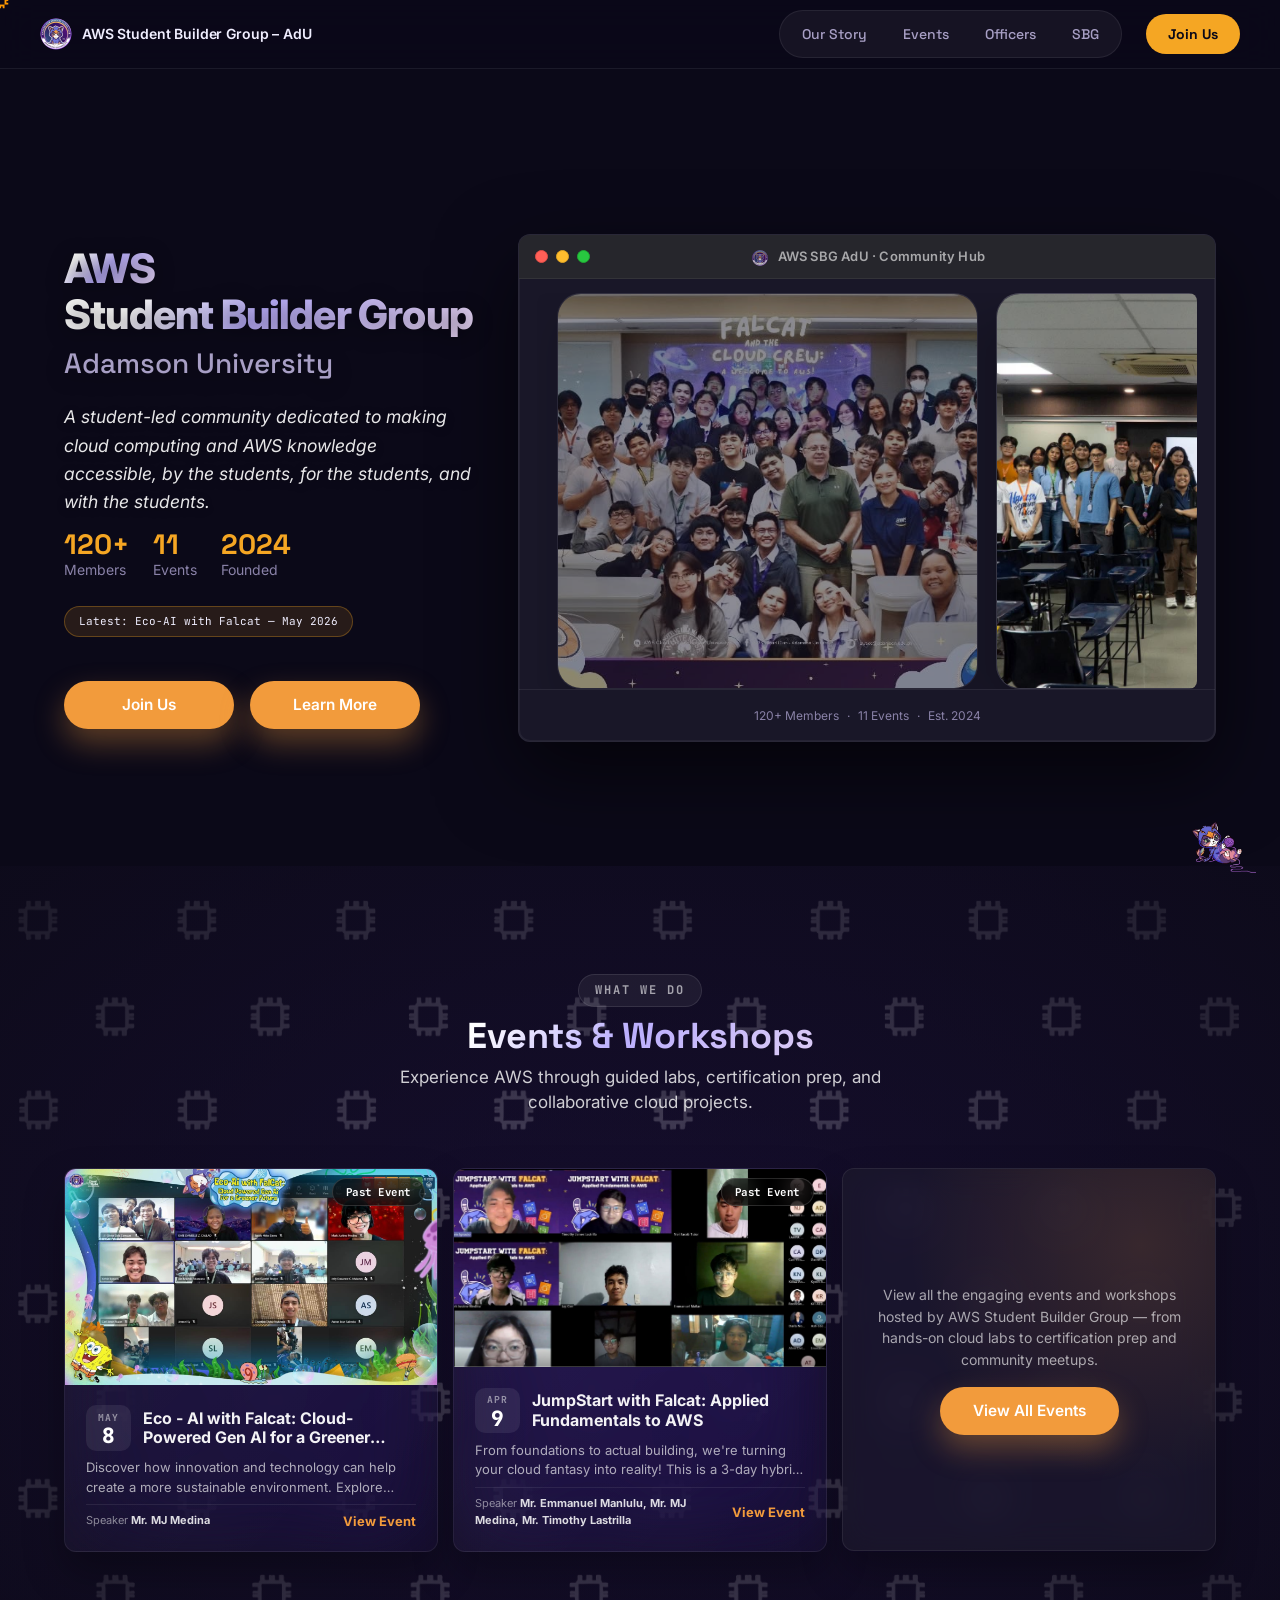
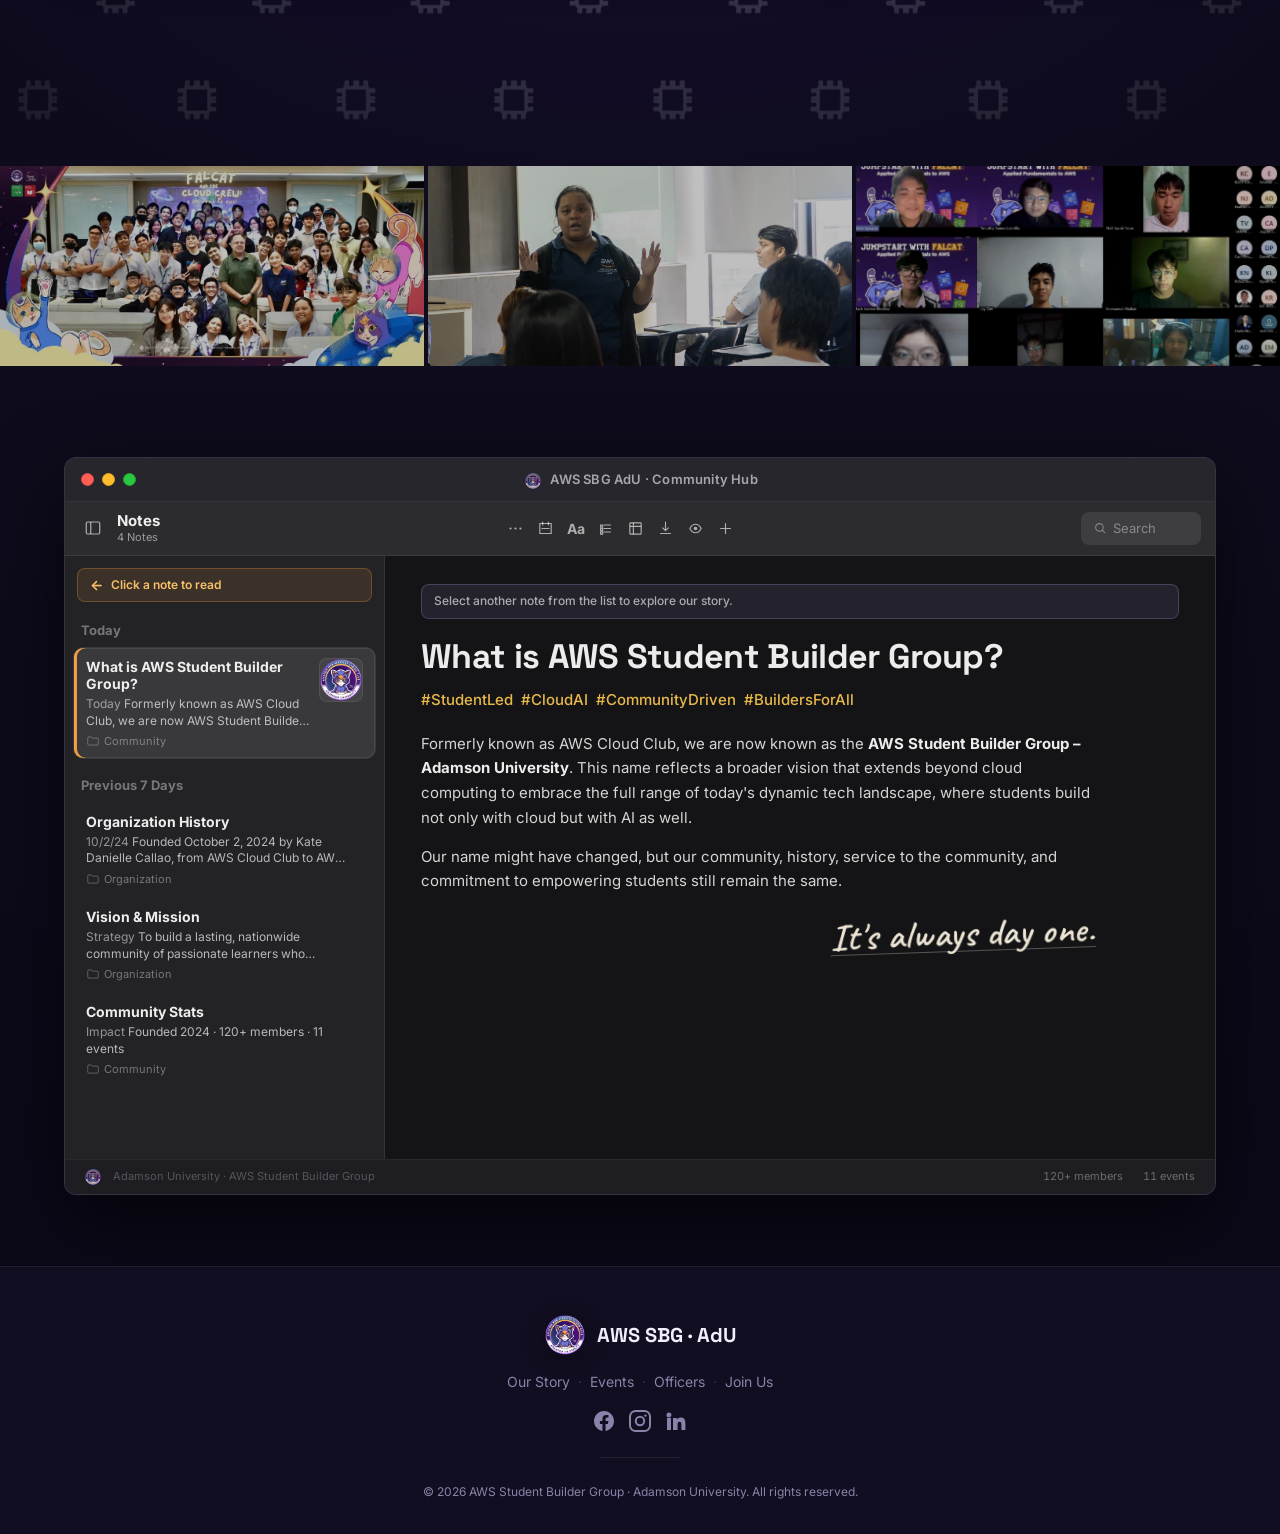
==== index.html @ 2e2fcd74 "feat: suggested prompts, message animations, reduced-motion support, button press feedback" ====
﻿<!DOCTYPE html>
<html lang="en">
<head>
    <meta charset="UTF-8" />
    <meta name="viewport" content="width=device-width, initial-scale=1.0, user-scalable=yes" />
    <title>AWS Student Builder Group · Adamson University</title>
    <link rel="icon" type="image/png" href="img/awscatlogo.png" />
    <link rel="preconnect" href="https://fonts.googleapis.com" />
    <link rel="preconnect" href="https://fonts.gstatic.com" crossorigin />
    <link rel="stylesheet" href="https://fonts.googleapis.com/css2?family=Space+Grotesk:wght@400;500;600;700&family=Inter:wght@400;500;600&family=JetBrains+Mono:wght@400;500&family=Caveat:wght@500;600&display=swap" />

    <link rel="stylesheet" href="css/design-tokens.css" />
    <link rel="stylesheet" href="css/base.css" />
    <link rel="stylesheet" href="css/navbar.css" />
    <link rel="stylesheet" href="css/desktop-adaptive.css" />
    <link rel="stylesheet" href="css/mobile-layout.css" />
    <link rel="stylesheet" href="css/section3-notes-mobile.css" />
    <link rel="stylesheet" href="css/pages/index.css" />
    <link rel="stylesheet" href="css/responsive.css" />
</head>
<body class="home-page">
    <a class="skip-link" href="#main-content">Skip to main content</a>
    <div class="custom-cursor-glow" id="custom-cursor-glow" aria-hidden="true"></div>
    <div class="custom-cursor" id="custom-cursor" aria-hidden="true"></div>

    <!-- NAVBAR -->
    <header class="site-navbar" aria-label="Site navigation">
        <div class="navbar-inner">
            <!-- Left: Brand Pill -->
            <a class="navbar-brand-pill" href="index.html" aria-label="Go to home page">
                <img src="img/awscatlogo.png" alt="AWS Cat Logo" class="navbar-brand-logo" fetchpriority="high" decoding="async" width="512" height="512" />
                <span class="navbar-brand-name"><span class="brand-full">AWS Student Builder Group – AdU</span><span class="brand-short">AWS SBG · AdU</span></span>
            </a>

            <!-- Right: Nav group -->
            <div class="navbar-right">
                <nav class="navbar-nav-pill" aria-label="Main navigation">
                    <a class="navbar-link" href="org-history.html">Our Story</a>
                    <a class="navbar-link" href="events.html">Events</a>
                    <a class="navbar-link" href="officers.html">Officers</a>
                    <a class="navbar-link" href="sbg.html">SBG</a>
                </nav>
                <a class="navbar-cta" href="join.html">Join Us</a>
            </div>

            <!-- Mobile hamburger -->
            <button class="navbar-hamburger" type="button" aria-label="Open navigation menu" aria-expanded="false">
                <span class="navbar-hamburger-line"></span>
                <span class="navbar-hamburger-line"></span>
                <span class="navbar-hamburger-line"></span>
            </button>
        </div>

        <!-- Mobile menu -->
        <div class="navbar-mobile-menu" aria-hidden="true">
            <nav class="navbar-mobile-links" aria-label="Mobile navigation">
                <a class="navbar-mobile-cta" href="join.html">Join Us</a>
                <a class="navbar-mobile-link" href="org-history.html">Our Story</a>
                <a class="navbar-mobile-link" href="events.html">Events</a>
                <a class="navbar-mobile-link" href="officers.html">Officers</a>
                <a class="navbar-mobile-link" href="sbg.html">SBG</a>
            </nav>
        </div>
    </header>

    <main class="home-main" id="main-content">
        <!-- SECTION 1: Hero -->
        <section class="page-section section1">
            <div class="section1-content">
                <h1>
                    <span class="section1-title">
                        <span class="section1-title-line1">AWS</span>
                        <span class="section1-title-line2">Student Builder Group</span>
                    </span>
                    <span class="section1-subtitle">Adamson University</span>
                </h1>
                <p class="section1-lead">A student-led community dedicated to making cloud computing and AWS knowledge accessible, by the students, for the students, and with the students.</p>
                <div class="section1-stats">
                    <span class="section1-stat"><strong>120+</strong> Members</span>
                    <span class="section1-stat"><strong>11</strong> Events</span>
                    <span class="section1-stat"><strong>2024</strong> Founded</span>
                </div>
                <span class="section1-latest-pill">Latest: Eco-AI with Falcat — May 2026</span>
                <div class="section1-buttons">
                    <a class="section1-btn section1-btn-primary" href="join.html">Join Us</a>
                    <a class="section1-btn section1-btn-ghost" href="org-history.html">Learn More</a>
                </div>
            </div>

            <div class="section1-card-wrapper">
                <div class="section1-glass-card" id="section1-tilt-card">
                    <div class="section3-titlebar section1-card-topbar">
                        <div class="section3-window-controls">
                            <button class="section3-control red" type="button" tabindex="-1" aria-hidden="true"></button>
                            <button class="section3-control yellow" type="button" tabindex="-1" aria-hidden="true"></button>
                            <button class="section3-control green" type="button" tabindex="-1" aria-hidden="true"></button>
                        </div>
                        <div class="section3-title">
                            <span class="section3-title-icon"></span>
                            AWS SBG AdU · Community Hub
                        </div>
                        <div class="section3-titlebar-spacer" aria-hidden="true"></div>
                    </div>
                    <div class="section1-card-media">
                        <div class="section1-carousel-window">
                            <div class="section1-carousel-track">
                                <div class="section1-carousel-slide"><img decoding="async" src="img/home1.jpg" alt="Community event" /></div>
                                <div class="section1-carousel-slide"><img loading="lazy" decoding="async" src="img/home2.jpg" alt="Workshop session" /></div>
                                <div class="section1-carousel-slide"><img loading="lazy" decoding="async" src="img/home3.jpg" alt="Group photo" /></div>
                                <div class="section1-carousel-slide"><img loading="lazy" decoding="async" src="img/home1.jpg" alt="Community event" /></div>
                                <div class="section1-carousel-slide"><img loading="lazy" decoding="async" src="img/home2.jpg" alt="Workshop session" /></div>
                                <div class="section1-carousel-slide"><img loading="lazy" decoding="async" src="img/home3.jpg" alt="Group photo" /></div>
                            </div>
                        </div>
                    </div>
                    <div class="section1-card-stats">
                        <span>120+ Members</span>
                        <span>·</span>
                        <span>11 Events</span>
                        <span>·</span>
                        <span>Est. 2024</span>
                    </div>
                </div>
            </div>
        </section>

        <!-- SECTION 2: Workshops & Events -->
        <section class="page-section section2" id="workshops">
            <div class="section2-header section2-reveal">
                <span class="page-label">What We Do</span>
                <h2>Events & Workshops</h2>
                <p class="section2-subtitle">Experience AWS through guided labs, certification prep, and collaborative cloud projects.</p>
            </div>

            <div class="section2-events-grid" id="section2-events-grid"></div>
        </section>

        <!-- Community photo strip (static) -->
        <div class="community-photo-divider">
            <div class="community-photo-track">
                <img src="img/event6/event6-1.jpg" alt="Falcat and the Cloud Crew" loading="lazy" decoding="async" />
                <img src="img/event5/event5-1.jpg" alt="Building Bridges" loading="lazy" decoding="async" />
                <img src="img/event10/event10-1.jpg" alt="JumpStart with Falcat" loading="lazy" decoding="async" />
            </div>
        </div>

        <!-- SECTION 3: Community Hub -->
        <section class="page-section section3">
            <div class="section3-stage">
            <div class="section3-window">
                <!-- Title Bar -->
                <div class="section3-titlebar">
                    <div class="section3-window-controls">
                        <button class="section3-control red"></button>
                        <button class="section3-control yellow"></button>
                        <button class="section3-control green"></button>
                    </div>
                    <div class="section3-title">
                        <span class="section3-title-icon"></span>
                        AWS SBG AdU · Community Hub
                    </div>
                    <div class="section3-titlebar-spacer" aria-hidden="true"></div>
                </div>

                <!-- Finder Body -->
                <div class="section3-body">
                    <!-- Main Content: macOS Notes inside Finder -->
                    <div class="section3-main">
                        <div class="section3-notes-app is-mobile-list">
                            <div class="section3-notes-toolbar">
                                <div class="section3-notes-mobile-topnav">
                                    <button type="button" class="section3-notes-mobile-nav-btn section3-notes-mobile-back" id="section3-notes-mobile-back" aria-label="Back to all notes">
                                        <svg viewBox="0 0 24 24" width="18" height="18" aria-hidden="true"><path d="M14.5 7.5L10 12l4.5 4.5" fill="none" stroke="currentColor" stroke-width="2.2" stroke-linecap="round" stroke-linejoin="round"/></svg>
                                    </button>
                                    <button type="button" class="section3-notes-mobile-nav-btn section3-notes-mobile-more" tabindex="-1" aria-hidden="true">
                                        <svg viewBox="0 0 24 24" width="18" height="18" aria-hidden="true"><circle cx="6" cy="12" r="1.6" fill="currentColor"/><circle cx="12" cy="12" r="1.6" fill="currentColor"/><circle cx="18" cy="12" r="1.6" fill="currentColor"/></svg>
                                    </button>
                                </div>
                                <div class="section3-notes-mobile-header">
                                    <div class="section3-notes-toolbar-heading">
                                        <span class="section3-notes-app-title">Notes</span>
                                        <span class="section3-notes-count">
                                            <svg class="section3-notes-count-icon" viewBox="0 0 24 24" width="14" height="14" aria-hidden="true"><circle cx="12" cy="12" r="8.5" fill="none" stroke="currentColor" stroke-width="1.6"/><path d="M12 7.5v4.2l2.6 1.5" fill="none" stroke="currentColor" stroke-width="1.6" stroke-linecap="round"/></svg>
                                            4 Notes
                                        </span>
                                    </div>
                                </div>
                                <div class="section3-notes-toolbar-left">
                                    <button type="button" class="section3-notes-toolbar-btn" aria-label="Sidebar" tabindex="-1">
                                        <svg viewBox="0 0 24 24" width="18" height="18" aria-hidden="true"><rect x="3" y="4" width="18" height="16" rx="2" fill="none" stroke="currentColor" stroke-width="1.6"/><path d="M9 4v16" stroke="currentColor" stroke-width="1.6"/></svg>
                                    </button>
                                    <div class="section3-notes-toolbar-heading">
                                        <span class="section3-notes-app-title">Notes</span>
                                        <span class="section3-notes-count">4 Notes</span>
                                    </div>
                                </div>
                                <div class="section3-notes-toolbar-actions" aria-hidden="true">
                                    <button type="button" class="section3-notes-toolbar-btn" tabindex="-1">
                                        <svg viewBox="0 0 24 24" width="17" height="17"><circle cx="5" cy="12" r="1.5" fill="currentColor"/><circle cx="12" cy="12" r="1.5" fill="currentColor"/><circle cx="19" cy="12" r="1.5" fill="currentColor"/></svg>
                                    </button>
                                    <button type="button" class="section3-notes-toolbar-btn" tabindex="-1">
                                        <svg viewBox="0 0 24 24" width="17" height="17"><path d="M4 5h16v14H4z" fill="none" stroke="currentColor" stroke-width="1.6"/><path d="M8 3v4M16 3v4M7 12h10" stroke="currentColor" stroke-width="1.6" stroke-linecap="round"/></svg>
                                    </button>
                                    <button type="button" class="section3-notes-toolbar-btn" tabindex="-1"><span class="section3-notes-toolbar-aa">Aa</span></button>
                                    <button type="button" class="section3-notes-toolbar-btn" tabindex="-1">
                                        <svg viewBox="0 0 24 24" width="17" height="17"><path d="M5 7h3v3H5zM10 7h9M5 12h3v3H5zM10 12h9M5 17h3v3H5zM10 17h9" fill="none" stroke="currentColor" stroke-width="1.6" stroke-linecap="round"/></svg>
                                    </button>
                                    <button type="button" class="section3-notes-toolbar-btn" tabindex="-1">
                                        <svg viewBox="0 0 24 24" width="17" height="17"><rect x="4" y="4" width="16" height="16" rx="1" fill="none" stroke="currentColor" stroke-width="1.6"/><path d="M4 9h16M9 4v16" stroke="currentColor" stroke-width="1.6"/></svg>
                                    </button>
                                    <button type="button" class="section3-notes-toolbar-btn" tabindex="-1">
                                        <svg viewBox="0 0 24 24" width="17" height="17"><path d="M12 3v12M8 11l4 4 4-4" fill="none" stroke="currentColor" stroke-width="1.6" stroke-linecap="round" stroke-linejoin="round"/><path d="M5 19h14" stroke="currentColor" stroke-width="1.6" stroke-linecap="round"/></svg>
                                    </button>
                                    <button type="button" class="section3-notes-toolbar-btn" tabindex="-1">
                                        <svg viewBox="0 0 24 24" width="17" height="17"><path d="M4 12c2-4 6-6 8-6s6 2 8 6c-2 4-6 6-8 6s-6-2-8-6z" fill="none" stroke="currentColor" stroke-width="1.6"/><circle cx="12" cy="12" r="2.5" fill="currentColor"/></svg>
                                    </button>
                                    <button type="button" class="section3-notes-toolbar-btn" tabindex="-1">
                                        <svg viewBox="0 0 24 24" width="17" height="17"><path d="M12 5v14M5 12h14" stroke="currentColor" stroke-width="1.6" stroke-linecap="round"/></svg>
                                    </button>
                                </div>
                                <div class="section3-notes-search section3-notes-search--toolbar" role="search">
                                    <svg viewBox="0 0 24 24" width="14" height="14" aria-hidden="true"><circle cx="11" cy="11" r="6.5" fill="none" stroke="currentColor" stroke-width="1.8"/><path d="M16 16l4 4" stroke="currentColor" stroke-width="1.8" stroke-linecap="round"/></svg>
                                    <span>Search</span>
                                </div>
                            </div>

                            <div class="section3-notes-body">
                                <aside class="section3-notes-list" aria-label="Notes list">
                                    <p class="section3-notes-list-hint" id="section3-notes-hint">
                                        <span class="section3-notes-list-hint-icon" aria-hidden="true">←</span>
                                        Click a note to read
                                    </p>
                                    <div class="section3-notes-list-group">
                                        <div class="section3-notes-list-label">Today</div>
                                        <div class="section3-notes-list-card">
                                        <button type="button" class="section3-notes-list-item active" data-note-id="about" aria-pressed="true" title="Open this note">
                                            <div class="section3-notes-list-item-text">
                                                <span class="section3-notes-list-item-title">What is AWS Student Builder Group?</span>
                                                <span class="section3-notes-list-item-preview"><span class="section3-notes-list-item-time">Today</span> Formerly known as AWS Cloud Club, we are now AWS Student Builder Group – Adamson University…</span>
                                                <span class="section3-notes-list-item-folder">
                                                    <svg viewBox="0 0 24 24" width="14" height="14" aria-hidden="true"><path d="M3 7a2 2 0 012-2h4l2 2h8a2 2 0 012 2v8a2 2 0 01-2 2H5a2 2 0 01-2-2V7z" fill="none" stroke="currentColor" stroke-width="1.6"/></svg>
                                                    Community
                                                </span>
                                            </div>
                                            <img class="section3-notes-list-item-thumb" src="img/awscatlogo.png" alt="" />
                                        </button>
                                        </div>
                                    </div>
                                    <div class="section3-notes-list-group">
                                        <div class="section3-notes-list-label">Previous 7 Days</div>
                                        <div class="section3-notes-list-card">
                                        <button type="button" class="section3-notes-list-item" data-note-id="history" aria-pressed="false" title="Click to open Organization History">
                                            <div class="section3-notes-list-item-text">
                                                <span class="section3-notes-list-item-title">Organization History</span>
                                                <span class="section3-notes-list-item-preview"><span class="section3-notes-list-item-time">10/2/24</span> Founded October 2, 2024 by Kate Danielle Callao, from AWS Cloud Club to AWS Student Builder Group…</span>
                                                <span class="section3-notes-list-item-folder">
                                                    <svg viewBox="0 0 24 24" width="14" height="14" aria-hidden="true"><path d="M3 7a2 2 0 012-2h4l2 2h8a2 2 0 012 2v8a2 2 0 01-2 2H5a2 2 0 01-2-2V7z" fill="none" stroke="currentColor" stroke-width="1.6"/></svg>
                                                    Organization
                                                </span>
                                            </div>
                                        </button>
                                        <button type="button" class="section3-notes-list-item" data-note-id="vision-mission" aria-pressed="false" title="Click to open Vision &amp; Mission">
                                            <div class="section3-notes-list-item-text">
                                                <span class="section3-notes-list-item-title">Vision &amp; Mission</span>
                                                <span class="section3-notes-list-item-preview"><span class="section3-notes-list-item-time">Strategy</span> To build a lasting, nationwide community of passionate learners who embrace innovation…</span>
                                                <span class="section3-notes-list-item-folder">
                                                    <svg viewBox="0 0 24 24" width="14" height="14" aria-hidden="true"><path d="M3 7a2 2 0 012-2h4l2 2h8a2 2 0 012 2v8a2 2 0 01-2 2H5a2 2 0 01-2-2V7z" fill="none" stroke="currentColor" stroke-width="1.6"/></svg>
                                                    Organization
                                                </span>
                                            </div>
                                        </button>
                                        <button type="button" class="section3-notes-list-item" data-note-id="stats" aria-pressed="false" title="Click to open Community Stats">
                                            <div class="section3-notes-list-item-text">
                                                <span class="section3-notes-list-item-title">Community Stats</span>
                                                <span class="section3-notes-list-item-preview"><span class="section3-notes-list-item-time">Impact</span> <span id="section3-stats-snippet">Founded 2024 · 120+ members · 11 events</span></span>
                                                <span class="section3-notes-list-item-folder">
                                                    <svg viewBox="0 0 24 24" width="14" height="14" aria-hidden="true"><path d="M3 7a2 2 0 012-2h4l2 2h8a2 2 0 012 2v8a2 2 0 01-2 2H5a2 2 0 01-2-2V7z" fill="none" stroke="currentColor" stroke-width="1.6"/></svg>
                                                    Community
                                                </span>
                                            </div>
                                        </button>
                                        </div>
                                    </div>
                                </aside>

                                <div class="section3-notes-detail" aria-live="polite">
                                    <p class="section3-notes-detail-hint" id="section3-notes-detail-hint">Select another note from the list to explore our story.</p>
                                    <article class="section3-notes-pane active" data-note-panel="about">
                                        <h2 class="section3-notes-pane-title">What is AWS Student Builder Group?</h2>
                                        <div class="section3-notes-pane-tags">
                                            <span>#StudentLed</span>
                                            <span>#CloudAI</span>
                                            <span>#CommunityDriven</span>
                                            <span>#BuildersForAll</span>
                                        </div>
                                        <div class="section3-notes-pane-body">
                                            <p>Formerly known as AWS Cloud Club, we are now known as the <strong>AWS Student Builder Group – Adamson University</strong>. This name reflects a broader vision that extends beyond cloud computing to embrace the full range of today's dynamic tech landscape, where students build not only with cloud but with AI as well.</p>
                                            <p>Our name might have changed, but our community, history, service to the community, and commitment to empowering students still remain the same.</p>
                                            <p class="section3-notes-handwrite" aria-label="It's always day one">
                                                <span class="section3-notes-handwrite-text">It&apos;s always day one.</span>
                                            </p>
                                        </div>
                                    </article>

                                    <article class="section3-notes-pane" data-note-panel="history" hidden>
                                        <h2 class="section3-notes-pane-title">Organization History</h2>
                                        <div class="section3-notes-pane-tags">
                                            <span>#Founded2024</span>
                                            <span>#Community</span>
                                        </div>
                                        <div class="section3-notes-pane-body">
                                            <p>AWS Cloud Club Adamson University was officially founded on October 2, 2024, by <strong>Kate Danielle Callao</strong>, driven by a vision to bring AWS and cloud computing education to every Adamson student. Like all founding chapters, the first term was a period of building, learning, and laying groundwork that would carry the org forward.</p>
                                            <p>Under <strong>Kelvin Ignacio</strong>'s presidency, that foundation grew into something recognized, rising as a top socio-civic organization and eventually evolving into AWS Student Builder Group, opening its doors to all learners regardless of skill level, with one goal: to transform students into builders.</p>
                                        </div>
                                    </article>

                                    <article class="section3-notes-pane" data-note-panel="vision-mission" hidden>
                                        <h2 class="section3-notes-pane-title">Vision &amp; Mission</h2>
                                        <div class="section3-notes-pane-tags">
                                            <span>#Vision</span>
                                            <span>#Mission</span>
                                            <span>#Innovation</span>
                                        </div>
                                        <div class="section3-notes-pane-body">
                                            <h3>Vision</h3>
                                            <p>To build a lasting, nationwide community of passionate learners who embrace innovation and harness the power of AWS to drive technological advancement.</p>
                                            <h3>Mission</h3>
                                            <p>We empower students to grow into their chosen fields through inclusive education, hands-on workshops, and meaningful networking, equipping them with the skills to thrive in the digital economy.</p>
                                            <p>We champion volunteerism and community service, creating real opportunities for students to give back. And we serve as the bridge between students and the AWS ecosystem, preparing them to help transform industries through cloud technology.</p>
                                        </div>
                                    </article>

                                    <article class="section3-notes-pane" data-note-panel="stats" hidden>
                                        <h2 class="section3-notes-pane-title">Community Stats</h2>
                                        <div class="section3-notes-pane-tags">
                                            <span>#Community</span>
                                            <span>#Impact</span>
                                        </div>
                                        <div class="section3-notes-pane-body">
                                            <p>A snapshot of our growing community, aligned with our organization history.</p>
                                            <div class="section3-notes-stats-grid section3-notes-stats-grid--three">
                                                <div class="section3-notes-stat">
                                                    <span class="section3-notes-stat-number">2024</span>
                                                    <span class="section3-notes-stat-label">Year Founded</span>
                                                </div>
                                                <div class="section3-notes-stat">
                                                    <span class="section3-notes-stat-number">50+</span>
                                                    <span class="section3-notes-stat-label">Members</span>
                                                </div>
                                                <div class="section3-notes-stat">
                                                    <span class="section3-notes-stat-number" id="section3-stat-events">11</span>
                                                    <span class="section3-notes-stat-label">Events</span>
                                                </div>
                                            </div>
                                            <p>Since our founding on October 2, 2024, workshops, certification prep, and community events have brought together students from every skill level, from first-time cloud learners to builders ready for the AWS ecosystem.</p>
                                            <p>These numbers reflect more than headcount: they capture a student-led organization that rebuilt through early challenges, earned recognition as a top socio-civic group, and continues to grow as <strong>AWS Student Builder Group – Adamson University</strong>.</p>
                                        </div>
                                    </article>
                                </div>
                            </div>

                            <div class="section3-notes-mobile-dock" aria-hidden="true">
                                <div class="section3-notes-search" role="search">
                                    <svg viewBox="0 0 24 24" width="16" height="16" aria-hidden="true"><circle cx="11" cy="11" r="6.5" fill="none" stroke="currentColor" stroke-width="1.8"/><path d="M16 16l4 4" stroke="currentColor" stroke-width="1.8" stroke-linecap="round"/></svg>
                                    <span>Search</span>
                                    <svg class="section3-notes-search-mic" viewBox="0 0 24 24" width="16" height="16" aria-hidden="true"><rect x="9" y="3" width="6" height="11" rx="3" fill="none" stroke="currentColor" stroke-width="1.8"/><path d="M5 11a7 7 0 0014 0M12 18v3" fill="none" stroke="currentColor" stroke-width="1.8" stroke-linecap="round"/></svg>
                                </div>
                                <button type="button" class="section3-notes-mobile-compose" tabindex="-1" aria-hidden="true">
                                    <svg viewBox="0 0 24 24" width="20" height="20" aria-hidden="true"><path d="M12 20h8" fill="none" stroke="currentColor" stroke-width="2" stroke-linecap="round"/><path d="M16.5 4.5a2.1 2.1 0 013 3L8 19l-4 1 1-4 11.5-11.5z" fill="none" stroke="currentColor" stroke-width="2" stroke-linecap="round" stroke-linejoin="round"/></svg>
                                </button>
                            </div>
                        </div>
                    </div>
                </div>

                <!-- Footer / Status Bar -->
                <div class="section3-footer">
                    <span><span class="section3-title-icon" aria-hidden="true"></span>Adamson University · AWS Student Builder Group</span>
                    <div class="section3-footer-items" id="section3-footer-stats">
                        <span>120+ members</span>
                        <span id="section3-footer-events" data-finder-footer-events>11 events</span>
                    </div>
                </div>
            </div>
            </div>
        </section>
    </main>

    <!-- SITE FOOTER -->
    <footer class="site-footer" aria-label="Site footer">
        <div class="site-footer-inner">
            <div class="site-footer-columns">
                <div class="site-footer-brand">
                    <img src="img/awscatlogo.png" alt="AWS Cat Logo" class="site-footer-logo" loading="lazy" decoding="async" />
                    <span class="site-footer-brand-name">AWS SBG · AdU</span>
                </div>
                <nav class="site-footer-nav" aria-label="Footer navigation">
                    <a href="org-history.html">Our Story</a>
                    <span class="site-footer-nav-dot">·</span>
                    <a href="events.html">Events</a>
                    <span class="site-footer-nav-dot">·</span>
                    <a href="officers.html">Officers</a>
                    <span class="site-footer-nav-dot">·</span>
                    <a href="join.html">Join Us</a>
                </nav>
                <div class="site-footer-socials">
                    <a href="https://www.facebook.com/awsccadamsonuniversity" target="_blank" rel="noopener noreferrer" aria-label="Facebook">
                        <svg viewBox="0 0 24 24" width="24" height="24" fill="currentColor" aria-hidden="true"><path d="M22 12.06C22 6.5 17.52 2 12 2S2 6.5 2 12.06c0 5 3.66 9.15 8.44 9.94v-7.03H7.9v-2.9h2.54V9.85c0-2.51 1.49-3.9 3.78-3.9 1.09 0 2.24.2 2.24.2v2.46h-1.26c-1.24 0-1.63.77-1.63 1.56v1.88h2.78l-.44 2.9h-2.34V22c4.78-.79 8.44-4.94 8.44-9.94z"/></svg>
                    </a>
                    <a href="https://www.instagram.com/awscc_adu/" target="_blank" rel="noopener noreferrer" aria-label="Instagram">
                        <svg viewBox="0 0 24 24" width="24" height="24" fill="none" stroke="currentColor" stroke-width="2" aria-hidden="true"><rect x="2" y="2" width="20" height="20" rx="5.5"/><circle cx="12" cy="12" r="4.2"/><circle cx="17.4" cy="6.6" r="1.2" fill="currentColor" stroke="none"/></svg>
                    </a>
                    <a href="https://www.linkedin.com/company/aws-cloud-clubs-adamson-university/" target="_blank" rel="noopener noreferrer" aria-label="LinkedIn">
                        <svg viewBox="0 0 24 24" width="24" height="24" fill="currentColor" aria-hidden="true"><path d="M4.98 3.5a2.5 2.5 0 11-.02 5 2.5 2.5 0 01.02-5zM3 9h4v12H3zM9 9h3.8v1.64h.05c.53-1 1.83-2.06 3.77-2.06 4.03 0 4.78 2.65 4.78 6.1V21h-4v-5.3c0-1.26-.02-2.9-1.77-2.9-1.77 0-2.04 1.38-2.04 2.8V21H9z"/></svg>
                    </a>
                </div>
            </div>
            <div class="site-footer-divider"></div>
            <p class="site-footer-copy">© 2026 AWS Student Builder Group · Adamson University. All rights reserved.</p>
        </div>
    </footer>

    <div class="section2-event-modal" id="section2-event-modal" hidden aria-hidden="true" role="dialog" aria-modal="true" aria-labelledby="section2-event-modal-title">
        <div class="section2-event-modal-backdrop" data-modal-close></div>
        <div class="section2-event-modal-inner">
            <button type="button" class="section2-event-modal-back" data-modal-close>
                <span class="arrow">←</span>
                Back
            </button>
            <div class="section2-event-modal-window">
            <div class="section3-titlebar section2-event-modal-titlebar">
                <div class="section3-window-controls">
                    <button class="section3-control red" type="button" data-modal-close aria-label="Close"></button>
                    <button class="section3-control yellow" type="button" tabindex="-1" aria-hidden="true"></button>
                    <button class="section3-control green" type="button" tabindex="-1" aria-hidden="true"></button>
                </div>
                <div class="section3-title">
                    <span class="section3-title-icon"></span>
                    <span id="section2-event-modal-title">Event Details</span>
                </div>
                <div class="section3-titlebar-spacer" aria-hidden="true"></div>
            </div>
            <div class="section2-event-modal-body">
                <div class="section2-event-modal-gallery">
                    <div class="section2-event-modal-gallery-view">
                        <img id="section2-event-modal-image" src="" alt="" />
                        <span class="section2-event-modal-gallery-counter" id="section2-event-modal-counter" aria-live="polite">1 / 4</span>
                    </div>
                    <div class="section2-event-modal-gallery-bar" aria-label="Event photo gallery">
                        <button type="button" class="section2-gallery-btn section2-gallery-prev" aria-label="Previous image">
                            <svg viewBox="0 0 24 24" fill="none" stroke="currentColor" stroke-width="2.2" stroke-linecap="round" stroke-linejoin="round" aria-hidden="true"><path d="M15 6l-6 6 6 6"/></svg>
                        </button>
                        <div class="section2-event-modal-gallery-thumbs" id="section2-event-modal-thumbs"></div>
                        <button type="button" class="section2-gallery-btn section2-gallery-next" aria-label="Next image">
                            <svg viewBox="0 0 24 24" fill="none" stroke="currentColor" stroke-width="2.2" stroke-linecap="round" stroke-linejoin="round" aria-hidden="true"><path d="M9 6l6 6-6 6"/></svg>
                        </button>
                    </div>
                </div>
                <div class="section2-event-modal-details">
                    <div class="section2-event-modal-meta section2-event-modal-reveal">
                        <div class="section2-event-date-box">
                            <div class="section2-event-date-month" id="section2-event-modal-month">Jan</div>
                            <div class="section2-event-date-day" id="section2-event-modal-day">1</div>
                        </div>
                        <span class="section2-event-modal-badge" id="section2-event-modal-badge">Past Event</span>
                    </div>
                    <h2 class="section2-event-modal-heading section2-event-modal-reveal" id="section2-event-modal-heading"></h2>
                    <div class="section2-event-modal-tags section2-event-modal-reveal" id="section2-event-modal-tags"></div>
                    <p class="section2-event-modal-desc section2-event-modal-reveal" id="section2-event-modal-desc"></p>
                    <p class="section2-event-modal-speaker section2-event-modal-reveal">Speaker: <strong id="section2-event-modal-speaker">n/a</strong></p>
                </div>
            </div>
            <div class="section3-footer section2-event-modal-footer">
                <span><span class="section3-title-icon" aria-hidden="true"></span>Adamson University · AWS Student Builder Group</span>
                <div class="section3-footer-items">
                    <span>120+ members</span>
                    <span data-finder-footer-events>11 events</span>
                </div>
            </div>
        </div>
        </div>
    </div>

    <img src="img/awscat1.png" alt="AWS Cat Sticker" class="sticker"  loading="lazy" decoding="async" />

    <script src="js/navbar.js" defer></script>
    <script src="js/events-data.js" defer></script>
    <script src="js/pages/index.js" defer></script>
</body>
</html>
---- css/design-tokens.css ----
/* ============================================================
   AWS SBG AdU — Design Tokens (v2)
   All visual decisions flow from these variables.
   No ad-hoc values anywhere in the codebase.
   ============================================================ */

:root {
    /* Colors */
    --color-bg-deep: #0B0918;
    --color-bg-dark: #110E21;
    --color-bg-surface: #1A1535;
    --color-bg-elevated: #241D45;
    --color-brand-purple: #5B3FD9;
    --color-accent-orange: #F5A623;
    --color-accent-glow: rgba(91, 63, 217, 0.15);
    --color-text-primary: #F0EEFF;
    --color-text-secondary: #A89FC5;
    --color-text-muted: #8A82A8;
    --color-border-subtle: rgba(255, 255, 255, 0.07);
    --color-border-active: rgba(255, 255, 255, 0.15);

    /* Typography */
    --font-display: 'Space Grotesk', sans-serif;
    --font-body: 'Inter', sans-serif;
    --font-mono: 'JetBrains Mono', monospace;

    /* Type scale */
    --text-xs: clamp(11px, 1vw, 12px);
    --text-sm: clamp(13px, 1.2vw, 14px);
    --text-base: clamp(14px, 1.5vw, 16px);
    --text-lg: clamp(16px, 2vw, 20px);
    --text-xl: clamp(20px, 2.5vw, 28px);
    --text-2xl: clamp(28px, 3.5vw, 40px);
    --text-3xl: clamp(36px, 4.5vw, 56px);
    --text-hero: clamp(32px, 5vw, 64px);

    /* Spacing (4px base) */
    --space-xs: 4px;
    --space-sm: 8px;
    --space-md: 16px;
    --space-lg: 24px;
    --space-xl: 40px;
    --space-2xl: 64px;
    --space-3xl: 96px;

    /* Border radius */
    --radius-sm: 8px;
    --radius-md: 12px;
    --radius-lg: 20px;
    --radius-pill: 999px;

    /* Legacy compatibility aliases */
    --bg-gradient: linear-gradient(180deg, #0B0918 0%, #110E21 40%, #0B0918 100%);
    --accent-gradient: linear-gradient(135deg, #F0EEFF 0%, #A89FC5 50%, #5B3FD9 100%);
    --aws-orange: #F5A623;
    --aws-orange-hover: #FFB83F;
    --font-sans: var(--font-body);
    --font-heading: var(--font-display);

    /* Layout */
    --page-padding: clamp(20px, 5vw, 80px);
    --content-max: 1400px;
    --ui-scale: 1;

    /* Section padding */
    --section-pad-v: var(--space-3xl);
    --section-pad-h: 80px;
}

@media (max-width: 1024px) {
    :root {
        --section-pad-v: var(--space-2xl);
        --section-pad-h: 40px;
        --ui-scale: 1;
    }
}

@media (max-width: 767px) {
    :root {
        --section-pad-v: 48px;
        --section-pad-h: 20px;
    }
}
---- css/base.css ----
/* ============================================================
   AWS SBG AdU — Base styles & shared chrome (all pages)
   Font loaded via <link> in HTML (non-blocking).
   ============================================================ */

*, *::before, *::after {
    margin: 0;
    padding: 0;
    box-sizing: border-box;
}

html {
    min-height: 100%;
    background: var(--bg-gradient);
    background-repeat: no-repeat;
}

body {
    font-family: var(--font-sans);
    color: #ffffff;
    background: transparent;
    position: relative;
    min-height: 100vh;
    font-size: var(--text-base);
    line-height: 1.5;
}

/* Custom cursor */
body.custom-cursor-active,
body.custom-cursor-active * {
    cursor: none !important;
}

.custom-cursor-glow {
    position: fixed;
    top: 0;
    left: 0;
    width: calc(34px * var(--ui-scale));
    height: calc(34px * var(--ui-scale));
    pointer-events: none;
    z-index: 99998;
    border-radius: 50%;
    background: radial-gradient(circle, var(--glow-light) 0%, var(--glow-purple) 40%, var(--glow-deep) 62%, transparent 70%);
    filter: blur(6px);
    opacity: 0.8;
    transform: translate(-50%, -50%);
    will-change: transform;
}

.custom-cursor {
    position: fixed;
    top: 0;
    left: 0;
    width: calc(20px * var(--ui-scale));
    height: calc(20px * var(--ui-scale));
    pointer-events: none;
    z-index: 99999;
    background: url("../img/cursor.png") center / contain no-repeat;
    transform: translate(-50%, -50%);
    will-change: transform;
}

@media (pointer: coarse) and (hover: none) {
    .custom-cursor,
    .custom-cursor-glow {
        display: none;
    }
}

/* Phones, tablets (incl. iPad): no hero card cursor-tilt */
@media (hover: none), (pointer: coarse) {
    .home-page #section1-tilt-card {
        transform: none !important;
        transition: none !important;
    }
}

.touch-primary-device .home-page #section1-tilt-card {
    transform: none !important;
    transition: none !important;
}

@media (prefers-reduced-motion: reduce) {
    .home-page #section1-tilt-card {
        transform: none !important;
        transition: none !important;
    }
}

/* Shared animations */
@keyframes fadeInUp {
    from { opacity: 0; transform: translateY(30px); }
    to { opacity: 1; transform: translateY(0); }
}

@keyframes float {
    0%, 100% { transform: translateY(0); }
    50% { transform: translateY(-15px); }
}

@keyframes pulseGlow {
    0%, 100% {
        box-shadow: 0 30px 80px rgba(0, 0, 0, 0.6), 0 0 0 1px rgba(255, 255, 255, 0.05) inset, 0 0 20px rgba(187, 175, 253, 0.08);
    }
    50% {
        box-shadow: 0 30px 80px rgba(0, 0, 0, 0.6), 0 0 0 1px rgba(255, 255, 255, 0.05) inset, 0 0 40px rgba(187, 175, 253, 0.15);
    }
}

.sticker {
    position: fixed;
    bottom: calc(30px * var(--ui-scale));
    right: calc(30px * var(--ui-scale));
    width: calc(120px * var(--ui-scale));
    height: auto;
    z-index: 999;
    animation: float 3s ease-in-out infinite;
    pointer-events: none;
}

/* ============================================================
   Header — now handled by css/navbar.css
   Legacy class kept for subpage back-button offset.
   ============================================================ */
.site-header {
    display: none;
}

/* Subpage shared patterns */
.page-back,
.events-back {
    display: inline-flex;
    align-items: center;
    gap: 8px;
    color: rgba(255, 255, 255, 0.7);
    text-decoration: none;
    font-size: var(--text-sm);
    font-weight: 600;
    padding: calc(8px * var(--ui-scale)) calc(18px * var(--ui-scale));
    border-radius: 100px;
    border: 1px solid rgba(255, 255, 255, 0.15);
    background: rgba(255, 255, 255, 0.06);
    backdrop-filter: blur(16px);
    -webkit-backdrop-filter: blur(16px);
    transition: transform 0.25s ease, background 0.25s ease, border-color 0.25s ease;
    margin-bottom: calc(28px * var(--ui-scale));
}

.page-back:hover,
.events-back:hover {
    background: rgba(255, 255, 255, 0.14);
    border-color: rgba(255, 255, 255, 0.4);
    transform: translateY(-2px);
}

.page-back .arrow,
.events-back .arrow {
    transition: transform 0.25s ease;
}

.page-back:hover .arrow,
.events-back:hover .arrow {
    transform: translateX(-4px);
}

.page-label {
    display: inline-block;
    font-size: var(--text-xs);
    font-weight: 700;
    letter-spacing: 2px;
    text-transform: uppercase;
    color: rgba(255, 255, 255, 0.6);
    margin-bottom: var(--space-md);
    padding: 6px 16px;
    background: rgba(255, 255, 255, 0.06);
    border-radius: 100px;
    border: 1px solid rgba(255, 255, 255, 0.1);
}

.join-page,
.sbg-page,
.events-page,
.of-page,
.oh-page {
    position: relative;
    z-index: 1;
    padding: calc(40px * var(--ui-scale)) var(--page-padding) calc(40px * var(--ui-scale));
}

.join-hero,
.sbg-hero,
.events-header,
.of-hero,
.oh-hero {
    text-align: center;
    margin-bottom: calc(40px * var(--ui-scale));
    animation: fadeInUp 0.8s ease-out both;
    display: flex;
    flex-direction: column;
    align-items: center;
}

.page-hero-logo {
    width: calc(160px * var(--ui-scale));
    height: calc(160px * var(--ui-scale));
    border-radius: calc(28px * var(--ui-scale));
    object-fit: contain;
    filter: drop-shadow(0 8px 28px rgba(0, 0, 0, 0.5));
    margin: 0 auto calc(28px * var(--ui-scale));
    display: block;
}

.page-hero-logo--flat {
    border-radius: 0;
}

.join-hero h1,
.sbg-hero h1,
.events-header h1,
.of-hero h1,
.oh-hero h1 {
    font-size: var(--text-hero);
    font-weight: 800;
    line-height: 1.04;
    margin-bottom: var(--space-md);
    background: var(--accent-gradient);
    -webkit-background-clip: text;
    -webkit-text-fill-color: transparent;
    background-clip: text;
}

.join-hero p,
.sbg-hero p,
.events-header p,
.events-subtitle,
.of-hero p,
.oh-hero p {
    font-size: var(--text-subtitle);
    color: rgba(255, 255, 255, 0.8);
    line-height: 1.7;
    max-width: 680px;
    margin: 0 auto;
    text-align: center;
}

/* Site footer */
.site-footer {
    width: 100%;
    padding: 0;
    display: flex;
    flex-direction: column;
    align-items: stretch;
    position: relative;
    z-index: 2;
    isolation: isolate;
}

.site-footer-card {
    position: relative;
    width: 100%;
    background: #000000;
    border-top: 1px solid rgba(255, 255, 255, 0.1);
    box-shadow: none;
}

.site-footer-card::before {
    display: none;
}

.site-footer-main {
    position: relative;
    z-index: 1;
    width: 100%;
    max-width: var(--content-max);
    margin: 0 auto;
    padding: calc(48px * var(--ui-scale)) var(--page-padding) calc(32px * var(--ui-scale));
    text-align: center;
    display: flex;
    flex-direction: column;
    align-items: center;
    gap: calc(18px * var(--ui-scale));
}

.site-footer-logo-row {
    display: flex;
    align-items: center;
    gap: calc(16px * var(--ui-scale));
}

.site-footer-logo {
    width: calc(56px * var(--ui-scale));
    height: calc(56px * var(--ui-scale));
    border-radius: 12px;
    object-fit: contain;
    filter: drop-shadow(0 4px 12px rgba(0, 0, 0, 0.4));
    flex-shrink: 0;
}

.site-footer-titles {
    display: flex;
    flex-direction: column;
    align-items: flex-start;
    line-height: 1.15;
}

.site-footer-title {
    font-size: var(--text-xl);
    font-weight: 800;
    background: var(--accent-gradient);
    -webkit-background-clip: text;
    -webkit-text-fill-color: transparent;
    background-clip: text;
}

.site-footer-subtitle {
    font-size: var(--text-sm);
    font-weight: 600;
    color: rgba(255, 255, 255, 0.65);
    letter-spacing: 0.5px;
}

.site-footer-desc {
    max-width: 540px;
    margin: 0;
    font-size: var(--text-md);
    line-height: 1.7;
    color: rgba(255, 255, 255, 0.8);
}

.site-footer-socials {
    display: flex;
    gap: calc(14px * var(--ui-scale));
    margin-top: 4px;
}

.site-footer-social {
    width: calc(46px * var(--ui-scale));
    height: calc(46px * var(--ui-scale));
    border-radius: 50%;
    display: inline-flex;
    align-items: center;
    justify-content: center;
    color: #fff;
    background: var(--aws-orange);
    border: 1px solid rgba(242, 155, 60, 0.6);
    box-shadow: 0 6px 18px rgba(242, 155, 60, 0.3);
    transition: transform 0.25s ease, background 0.25s ease, box-shadow 0.25s ease;
    text-decoration: none;
}

button.site-footer-social {
    appearance: none;
    -webkit-appearance: none;
    font: inherit;
    cursor: pointer;
    padding: 0;
    margin: 0;
}

.site-footer-social:hover {
    transform: translateY(-3px);
    background: var(--aws-orange-hover);
    box-shadow: 0 0 22px rgba(242, 155, 60, 0.55);
}

.site-footer-social svg {
    width: calc(20px * var(--ui-scale));
    height: calc(20px * var(--ui-scale));
    display: block;
}

.site-footer-bottom {
    position: relative;
    z-index: 1;
    padding: calc(16px * var(--ui-scale)) var(--page-padding) calc(20px * var(--ui-scale));
    text-align: center;
    font-size: var(--text-xs);
    letter-spacing: 0.2px;
    color: rgba(255, 255, 255, 0.55);
    background: #000000;
}

.footer-copy-toast {
    position: fixed;
    bottom: calc(28px + env(safe-area-inset-bottom));
    left: 50%;
    z-index: 10010;
    transform: translateX(-50%) translateY(10px);
    padding: 12px 20px;
    border-radius: 12px;
    background: linear-gradient(180deg, rgba(38, 32, 58, 0.96) 0%, rgba(22, 16, 38, 0.96) 100%);
    backdrop-filter: blur(24px) saturate(180%);
    -webkit-backdrop-filter: blur(24px) saturate(180%);
    border: 1px solid rgba(255, 255, 255, 0.14);
    box-shadow: 0 16px 40px rgba(0, 0, 0, 0.45);
    color: #ffffff;
    font-size: var(--text-sm);
    font-weight: 600;
    letter-spacing: -0.01em;
    white-space: nowrap;
    opacity: 0;
    pointer-events: none;
    transition: opacity 0.24s ease, transform 0.24s cubic-bezier(0.25, 1, 0.5, 1);
}

.footer-copy-toast.is-visible {
    opacity: 1;
    transform: translateX(-50%) translateY(0);
}

/* Finder window footer — branding + community stats (one line) */
[class$="-finder-footer"],
.section3-footer {
    padding: 8px 20px;
    border-top: 1px solid rgba(255, 255, 255, 0.05);
    display: flex;
    flex-direction: row;
    align-items: center;
    justify-content: space-between;
    gap: 12px;
    flex-shrink: 0;
    flex-wrap: nowrap;
    font-size: 11px;
    color: rgba(255, 255, 255, 0.25);
    background: rgba(30, 30, 35, 0.9);
    min-height: 32px;
    font-family: var(--font-sans);
}

[class$="-finder-footer"] > span,
.section3-footer > span {
    display: flex;
    align-items: center;
    gap: 6px;
    flex-shrink: 1;
    min-width: 0;
}

[class$="-finder-footer-items"],
.section3-footer-items {
    display: flex;
    flex-wrap: nowrap;
    align-items: center;
    justify-content: flex-end;
    gap: 20px;
    flex-shrink: 0;
}

[class$="-finder-footer-items"] span,
.section3-footer-items span {
    display: inline-flex;
    align-items: center;
    white-space: nowrap;
    color: rgba(255, 255, 255, 0.35);
    font-variant-numeric: tabular-nums;
}
---- css/navbar.css ----
/* ============================================================
   AWS SBG AdU — Navbar v3
   Pill-based sticky bar. Brand pill left, nav pill + CTA right.
   Responsive: tablet hides nav pill, mobile hides CTA too.
   ============================================================ */

/* ---------- Base bar ---------- */
.site-navbar {
    position: fixed;
    top: 0;
    left: 0;
    right: 0;
    z-index: 100;
    background: rgba(11, 9, 24, 0.88);
    backdrop-filter: blur(20px) saturate(150%);
    -webkit-backdrop-filter: blur(20px) saturate(150%);
    border-bottom: 1px solid var(--color-border-subtle);
}

/* Homepage: same fixed behavior */
.home-page .site-navbar {
    position: fixed;
}

.navbar-inner {
    display: flex;
    align-items: center;
    justify-content: space-between;
    padding: 10px 40px;
    max-width: 1400px;
    margin: 0 auto;
}

/* ---------- LEFT: Brand (clean, no pill) ---------- */
.navbar-brand-pill {
    display: flex;
    align-items: center;
    gap: 10px;
    padding: 0;
    background: none;
    border: none;
    border-radius: 0;
    text-decoration: none;
    color: var(--color-text-primary);
    flex-shrink: 0;
    transition: opacity 0.2s ease;
}

.navbar-brand-pill:hover {
    opacity: 0.8;
}

.navbar-brand-logo {
    width: 32px;
    height: 32px;
    border-radius: 50%;
    object-fit: cover;
    flex-shrink: 0;
}

.navbar-brand-name {
    font-family: var(--font-display);
    font-size: var(--text-sm);
    font-weight: 600;
    color: var(--color-text-primary);
    white-space: nowrap;
    letter-spacing: -0.01em;
}

/* Short brand name — hidden by default, shown on tablet */
.navbar-brand-name .brand-short {
    display: none;
}
.navbar-brand-name .brand-full {
    display: inline;
}

/* ---------- RIGHT: Nav group ---------- */
.navbar-right {
    display: flex;
    align-items: center;
    gap: 12px;
}

/* Nav links pill container */
.navbar-nav-pill {
    display: flex;
    align-items: center;
    gap: 4px;
    padding: 5px 6px;
    background: rgba(255, 255, 255, 0.05);
    border: 1px solid var(--color-border-subtle);
    border-radius: var(--radius-pill);
}

/* Link wrappers */
.navbar-link-wrap {
    position: relative;
    display: flex;
    align-items: center;
}

.navbar-link {
    font-family: var(--font-display);
    font-size: var(--text-sm);
    font-weight: 500;
    color: var(--color-text-secondary);
    text-decoration: none;
    padding: 7px 16px;
    border-radius: var(--radius-pill);
    position: relative;
    transition: color 0.2s ease, background 0.2s ease;
    white-space: nowrap;
}

.navbar-link:hover {
    color: var(--color-text-primary);
}

/* Active state */
.navbar-link.active {
    color: var(--color-text-primary);
    background: rgba(255, 255, 255, 0.09);
}

.navbar-link.active::after {
    content: '';
    position: absolute;
    bottom: 2px;
    left: 50%;
    transform: translateX(-50%);
    width: 4px;
    height: 4px;
    border-radius: 50%;
    background: var(--color-accent-orange);
}

/* ---------- CTA: Join Us ---------- */
.navbar-cta {
    font-family: var(--font-display);
    font-size: var(--text-sm);
    font-weight: 700;
    color: #0B0918;
    background: var(--color-accent-orange);
    padding: 9px 22px;
    border-radius: var(--radius-pill);
    text-decoration: none;
    white-space: nowrap;
    margin-left: 12px;
    transition: background 0.2s ease, transform 0.2s ease;
}

.navbar-cta:hover {
    background: #FFB83F;
    transform: scale(1.02);
}

.navbar-cta:active {
    transform: scale(0.98);
}

/* ---------- Dropdown menus ---------- */
.navbar-dropdown {
    position: absolute;
    top: calc(100% + 12px);
    left: 50%;
    transform: translateX(-50%) translateY(-6px) scale(0.96);
    transform-origin: top center;
    min-width: 180px;
    padding: 8px;
    background: rgba(15, 12, 30, 0.97);
    border: 1px solid var(--color-border-subtle);
    border-radius: var(--radius-md);
    box-shadow: 0 16px 40px rgba(0, 0, 0, 0.5);
    opacity: 0;
    pointer-events: none;
    transition: opacity 0.2s ease, transform 0.2s ease;
    z-index: 200;
}

.navbar-link-wrap:hover .navbar-dropdown,
.navbar-link-wrap.open .navbar-dropdown {
    opacity: 1;
    pointer-events: auto;
    transform: translateX(-50%) translateY(0) scale(1);
}

.navbar-dropdown-item {
    display: block;
    padding: 10px 14px;
    border-radius: var(--radius-sm);
    color: var(--color-text-secondary);
    font-family: var(--font-body);
    font-size: var(--text-sm);
    font-weight: 500;
    text-decoration: none;
    transition: background 0.2s ease, color 0.2s ease;
}

.navbar-dropdown-item:hover {
    background: var(--color-bg-elevated);
    color: var(--color-text-primary);
}

.navbar-dropdown-item.primary {
    color: var(--color-text-primary);
    font-weight: 600;
}

.navbar-dropdown-divider {
    height: 1px;
    margin: 4px 8px;
    background: var(--color-border-subtle);
}

/* ---------- Hamburger ---------- */
.navbar-hamburger {
    display: none;
    flex-direction: column;
    justify-content: center;
    align-items: center;
    gap: 4px;
    width: 44px;
    height: 44px;
    padding: 0;
    border: none;
    border-radius: var(--radius-sm);
    background: transparent;
    cursor: pointer;
    -webkit-tap-highlight-color: transparent;
    transition: background 0.2s ease;
}

.navbar-hamburger:hover {
    background: rgba(255, 255, 255, 0.06);
}

.navbar-hamburger-line {
    display: block;
    width: 20px;
    height: 2px;
    background: var(--color-text-primary);
    border-radius: 2px;
    transition: transform 0.3s ease, opacity 0.3s ease;
}

.navbar-hamburger[aria-expanded="true"] .navbar-hamburger-line:nth-child(1) {
    transform: translateY(6px) rotate(45deg);
}
.navbar-hamburger[aria-expanded="true"] .navbar-hamburger-line:nth-child(2) {
    opacity: 0;
}
.navbar-hamburger[aria-expanded="true"] .navbar-hamburger-line:nth-child(3) {
    transform: translateY(-6px) rotate(-45deg);
}

/* ---------- Mobile menu (dropdown panel) ---------- */
.navbar-mobile-menu {
    display: none;
    flex-direction: column;
    padding: 0;
    max-height: 0;
    overflow: hidden;
    transition: max-height 0.35s cubic-bezier(0.25, 1, 0.5, 1), padding 0.35s ease;
    visibility: hidden;
}

.navbar-mobile-menu.is-open {
    max-height: 500px;
    padding: 16px 24px;
    visibility: visible;
}

.navbar-mobile-links {
    display: flex;
    flex-direction: column;
    gap: 0;
}

.navbar-mobile-link {
    font-family: var(--font-display);
    font-size: var(--text-base);
    font-weight: 500;
    color: var(--color-text-secondary);
    text-decoration: none;
    padding: 0 16px;
    min-height: 48px;
    display: flex;
    align-items: center;
    border-bottom: 1px solid var(--color-border-subtle);
    transition: color 0.2s ease, background 0.2s ease;
}

.navbar-mobile-link:last-of-type {
    border-bottom: none;
}

.navbar-mobile-link:hover,
.navbar-mobile-link:active {
    background: var(--color-bg-elevated);
    color: var(--color-text-primary);
}

.navbar-mobile-cta {
    font-family: var(--font-display);
    font-size: var(--text-base);
    font-weight: 700;
    color: #0B0918;
    background: var(--color-accent-orange);
    text-align: center;
    padding: 14px 20px;
    border-radius: var(--radius-sm);
    text-decoration: none;
    margin-bottom: 8px;
    transition: background 0.2s ease;
    min-height: 48px;
    display: flex;
    align-items: center;
    justify-content: center;
}

.navbar-mobile-cta:hover {
    background: #FFB83F;
}

/* ═══════════════════════════════════════
   TABLET (768px – 1024px)
   ═══════════════════════════════════════ */
@media (min-width: 768px) and (max-width: 1024px) {
    .navbar-inner {
        padding: 10px 24px;
    }

    /* Brand: short name */
    .navbar-brand-name .brand-full {
        display: none;
    }
    .navbar-brand-name .brand-short {
        display: inline;
    }

    /* Hide nav pill */
    .navbar-nav-pill {
        display: none;
    }

    /* Show hamburger */
    .navbar-hamburger {
        display: flex;
    }

    /* Keep Join Us visible */
    .navbar-cta {
        margin-left: 0;
    }

    /* Show mobile menu */
    .navbar-mobile-menu {
        display: flex;
        background: rgba(11, 9, 24, 0.98);
    }
}

/* ═══════════════════════════════════════
   MOBILE (<768px)
   ═══════════════════════════════════════ */
@media (max-width: 767px) {
    .navbar-inner {
        padding: 10px 20px;
    }

    /* Brand: short name */
    .navbar-brand-name .brand-full {
        display: none;
    }
    .navbar-brand-name .brand-short {
        display: inline;
    }
    .navbar-brand-name {
        font-size: 12px;
    }

    /* Hide nav pill and CTA */
    .navbar-nav-pill {
        display: none;
    }
    .navbar-cta {
        display: none;
    }

    /* Hamburger only */
    .navbar-hamburger {
        display: flex;
    }

    /* Mobile menu with Join Us as first item */
    .navbar-mobile-menu {
        display: flex;
        background: rgba(11, 9, 24, 0.98);
    }

    .navbar-mobile-cta {
        order: -1;
        width: 100%;
    }
}
---- css/desktop-adaptive.css ----
/* ============================================================
   AWS SBG AdU — Desktop & tablet adaptive layout
   ============================================================ */

/* Tablet */
@media (max-width: 1024px) {
    .join-page,
    .sbg-page,
    .events-page,
    .of-page,
    .oh-page {
        padding-top: calc(32px * var(--ui-scale));
    }
}

/* Home — index horizontal sections */
@media (max-width: 1024px) {
    .page-section {
        padding-left: var(--page-padding);
        padding-right: var(--page-padding);
    }

    .top-bar {
        left: var(--page-padding);
    }

    .section2 {
        padding: calc(56px * var(--ui-scale)) var(--page-padding) calc(16px * var(--ui-scale));
    }

    .section3-stage {
        padding: calc(60px * var(--ui-scale)) var(--page-padding) calc(30px * var(--ui-scale));
    }
}

@media (min-width: 1025px) {
    /* Scale index hero typography */
    .section1-content h1 {
        font-size: calc(var(--text-hero) * var(--ui-scale));
    }

    .section1-content p {
        font-size: calc(var(--text-subtitle) * var(--ui-scale));
    }

    .section3-stat-number {
        font-size: calc(36px * var(--ui-scale));
    }

    .section3-stat-label {
        font-size: calc(var(--text-sm) * var(--ui-scale));
    }

    /* Finder windows scale down on smaller desktops */
    .ev-finder-window,
    .oh-finder-window,
    .sbg-finder-window,
    .of-finder-window,
    .jf-finder-window,
    .section3-window {
        font-size: calc(14px * var(--ui-scale));
    }
}

/* Short viewports — keep home sections visible */
@media (max-height: 800px) and (min-width: 1025px) {
    .section2 {
        justify-content: flex-start;
        padding-top: calc(84px * var(--ui-scale));
        padding-bottom: calc(28px * var(--ui-scale));
        gap: calc(10px * var(--ui-scale));
    }

    .home-page .section2-header .section2-subtitle {
        margin-bottom: clamp(6px, 0.8vh, 12px);
    }

    .home-page .section2-events-grid {
        margin-top: clamp(24px, 3vh, 44px);
        gap: clamp(8px, 1vw, 12px);
    }

    .home-page .section2-event-card-image {
        flex: 1 1 auto;
        min-height: clamp(92px, 16vh, 155px);
        height: auto;
    }

    .home-page .section2-event-card-content {
        padding: clamp(8px, 0.9vh, 12px);
    }

    .home-page .section2-view-all-card {
        padding: clamp(8px, 1vh, 14px) clamp(10px, 1vw, 14px);
    }

    .home-page .section2-header h2 {
        font-size: clamp(1.375rem, 1rem + 1.6vw, 2rem);
    }

    .home-page .section2-header .section2-subtitle {
        font-size: clamp(0.75rem, 0.7rem + 0.25vw, 0.875rem);
    }

    .home-page .section2-event-card-title {
        font-size: clamp(0.8125rem, 0.74rem + 0.3vw, 0.9375rem);
    }

    .home-page .section2-event-card-desc {
        font-size: clamp(0.6875rem, 0.64rem + 0.2vw, 0.75rem);
    }
}

@media (max-height: 700px) and (min-width: 1025px) {
    .section1-content h1 {
        font-size: calc(clamp(1.5rem, 3vw, 2rem) * var(--ui-scale));
        margin-bottom: calc(12px * var(--ui-scale));
    }

    .home-page .section2-header h2 {
        font-size: clamp(1.25rem, 0.9rem + 1.4vw, 1.75rem);
    }

    .home-page .section2-header .section2-subtitle {
        font-size: clamp(0.6875rem, 0.64rem + 0.2vw, 0.8125rem);
    }

    .home-page .section2-event-card-title {
        font-size: clamp(0.75rem, 0.68rem + 0.25vw, 0.875rem);
    }

    .home-page .section2-event-card-desc {
        font-size: clamp(0.625rem, 0.58rem + 0.18vw, 0.6875rem);
    }

    .home-page .section2-event-card-speaker,
    .home-page .section2-event-card-link {
        font-size: clamp(0.625rem, 0.58rem + 0.15vw, 0.6875rem);
    }

    .home-page .section2-event-card-image {
        flex: 1 1 auto;
        min-height: clamp(76px, 13vh, 120px);
        height: auto;
    }

    .home-page .section2-view-all-card {
        padding: clamp(6px, 0.8vh, 10px) clamp(8px, 0.9vw, 12px);
    }

    .home-page .section2-view-all-card-btn {
        min-width: clamp(150px, 14vw, 170px);
        height: clamp(48px, 5.2vh, 56px);
        padding: clamp(12px, 1.2vh, 16px) clamp(24px, 2.5vw, 32px);
        font-size: clamp(0.875rem, 0.8rem + 0.2vw, 1rem);
        margin-top: clamp(14px, 1.8vh, 22px);
    }
}

/* Container-based card behavior */
.ev-preview-panel,
.section2-event-card,
.of-card,
.ev-stat,
.oh-stat {
    container-type: inline-size;
}

@container (max-width: 320px) {
    .section2-event-card-footer {
        flex-wrap: nowrap;
        justify-content: space-between;
        align-items: center;
    }

    .section2-event-card-speaker {
        font-size: 10px;
    }

    .section2-event-card-link {
        font-size: 11px;
    }
}

/* Prevent horizontal overflow on all pages */
html,
body {
    overflow-x: hidden;
}

body:not(.home-page) {
    overflow-x: hidden;
    overflow-y: auto;
}

/* Mobile menu elements never show on desktop/tablet */
@media (min-width: 1025px) and (hover: hover) and (pointer: fine) {
    .mnav-toggle,
    .mnav-sheet,
    .mnav-backdrop {
        display: none !important;
    }
}

/* Laptops & desktops: always run the Section 1 moving carousel */
@media (min-width: 1025px) {
    .home-page .section1-carousel-track {
        display: flex !important;
        animation: slideCarousel 6.5s linear infinite !important;
        animation-play-state: running !important;
        width: auto;
    }

    .home-page .section1-carousel-track {
        will-change: transform;
    }

    .home-page .section1-carousel-window {
        overflow: hidden;
        padding: 0 clamp(20px, 2.5vw, 38px);
    }

    .home-page .section1-carousel-slide {
        display: block !important;
        flex: 0 0 65%;
        min-width: min(400px, 38vw);
    }

    .home-page .section1-carousel-slide:first-child,
    .home-page .section1-carousel-slide:nth-child(4) {
        opacity: 0.5;
    }
}

/* ============================================================
   Section 1 hero — keep clear of the fixed nav and scale with
   viewport height so it never clashes on smaller laptops
   (e.g. Dell 7420 at 100%/125%).
   ============================================================ */
@media (min-width: 1025px) {
    .home-page .page-section.section1 {
        align-items: stretch;
        justify-content: flex-start;
        padding-top: clamp(112px, 13vh, 148px);
        padding-bottom: clamp(48px, 7vh, 80px);
        padding-left: clamp(48px, 5vw, 88px);
        padding-right: clamp(48px, 5vw, 88px);
        gap: clamp(20px, 3.5vw, 56px);
        box-sizing: border-box;
    }

    .home-page .section1-content {
        flex: 0 1 clamp(280px, 32vw, 520px);
        min-width: 0;
        max-width: clamp(300px, 32vw, 520px);
        text-align: left;
        align-self: center;
    }

    .home-page .section1-hero-logo {
        width: clamp(96px, 9vmin, 140px);
        height: clamp(96px, 9vmin, 140px);
        margin-bottom: clamp(16px, 2.5vh, 28px);
    }

    .home-page .section1-content h1 {
        margin-bottom: clamp(14px, 2vh, 20px);
    }

    .home-page .section1-content h1 .section1-title {
        font-size: clamp(1.75rem, 1rem + 1.5vw + 0.6vh, 3.25rem);
        align-items: flex-start;
    }

    .home-page .section1-content h1 .section1-title .section1-title-line1,
    .home-page .section1-content h1 .section1-title .section1-title-line2,
    .home-page .section1-content h1 .section1-title .section1-title-line3 {
        text-align: left;
    }

    .home-page .section1-lead {
        font-size: clamp(0.9375rem, 0.82rem + 0.35vw, 1.125rem);
        line-height: 1.6;
        margin-bottom: clamp(10px, 1.4vh, 16px);
    }

    .home-page .section1-motto {
        font-size: clamp(0.875rem, 0.78rem + 0.28vw, 1.0625rem);
        line-height: 1.55;
        margin-bottom: clamp(20px, 3vh, 32px);
    }

    .home-page .section1-btn {
        font-size: clamp(0.875rem, 0.8rem + 0.2vw, 1rem);
        min-width: clamp(150px, 14vw, 170px);
        height: clamp(48px, 5.2vh, 56px);
        padding: clamp(12px, 1.2vh, 16px) clamp(24px, 2.5vw, 32px);
    }

    .home-page .section1-card-wrapper {
        flex: 1 1 clamp(380px, 50vw, 960px);
        min-width: 0;
        max-width: none;
        padding-left: 0;
        padding-top: clamp(24px, 4vh, 48px);
        padding-bottom: clamp(24px, 4vh, 48px);
        display: flex;
        flex-direction: column;
        justify-content: flex-start;
        align-items: stretch;
        align-self: stretch;
        min-height: 0;
        height: 100%;
        box-sizing: border-box;
    }

    .home-page .section1-glass-card {
        width: 100%;
        max-width: min(960px, 100%);
        flex: 1 1 auto;
        min-height: 0;
        height: 100%;
        max-height: 100%;
    }

    .home-page .section1-card-media {
        flex: 1 1 auto;
        min-height: clamp(140px, 20vh, 220px);
        height: auto;
        width: calc(100% - clamp(24px, 2.5vw, 36px));
        margin: clamp(10px, 1.2vh, 14px) clamp(12px, 1.6vw, 18px) 0;
    }

    .home-page .section1-carousel-window,
    .home-page .section1-carousel-track,
    .home-page .section1-carousel-slide {
        height: 100%;
        min-height: 100%;
    }

    .home-page .section1-card-topbar,
    .home-page .section1-card-bottombar {
        flex-shrink: 0;
    }

    .home-page .section1-glass-card h2 {
        font-size: clamp(1rem, 0.85rem + 0.75vw, 1.5rem);
        padding: clamp(10px, 1.6vh, 18px) clamp(14px, 2vw, 24px) 0;
        flex-shrink: 0;
    }

    .home-page .section1-glass-card p {
        font-size: clamp(0.8125rem, 0.75rem + 0.25vw, 1.0625rem);
        padding: clamp(8px, 1vh, 12px) clamp(14px, 2vw, 24px) clamp(12px, 1.6vh, 16px);
        flex-shrink: 0;
    }

    .home-page .section1-carousel-slide {
        min-width: min(400px, 38vw);
    }
}

/* Home — section 2 fluid typography (scales with viewport width & height) */
@media (min-width: 1025px) {
    .home-page .section2-header .page-label {
        font-size: clamp(0.625rem, 0.54rem + 0.28vw, 0.75rem);
        margin-bottom: clamp(8px, 1.2vh, 12px);
    }

    .home-page .section2-header h2 {
        font-size: clamp(1.75rem, 1.05rem + 2vw + 0.45vh, 3.25rem);
        margin-bottom: clamp(6px, 1vh, 10px);
    }

    .home-page .section2-header .section2-subtitle {
        font-size: clamp(0.8125rem, 0.74rem + 0.38vw + 0.08vh, 1.0625rem);
    }

    .home-page .section2-event-card-content {
        padding: clamp(14px, 1.2vw + 0.6vh, 22px);
        gap: clamp(6px, 0.8vh, 10px);
        flex: 0 0 auto;
    }

    .home-page .section2-event-card-title {
        font-size: clamp(0.875rem, 0.78rem + 0.48vw, 1.125rem);
    }

    .home-page .section2-event-card-desc {
        font-size: clamp(0.6875rem, 0.64rem + 0.32vw, 0.8125rem);
    }

    .home-page .section2-event-card-speaker {
        font-size: clamp(0.625rem, 0.56rem + 0.22vw, 0.6875rem);
    }

    .home-page .section2-event-card-link {
        font-size: clamp(0.6875rem, 0.62rem + 0.28vw, 0.8125rem);
    }

    .home-page .section2-event-date-day {
        font-size: clamp(1rem, 0.88rem + 0.55vw, 1.375rem);
    }

    .home-page .section2-event-date-month {
        font-size: clamp(0.5rem, 0.46rem + 0.18vw, 0.625rem);
    }

    .home-page .section2-event-card-badge {
        font-size: clamp(0.5625rem, 0.5rem + 0.22vw, 0.6875rem);
        padding: clamp(4px, 0.5vh, 5px) clamp(10px, 1vw, 14px);
    }

    .home-page .section2-view-all-card-label {
        font-size: clamp(0.625rem, 0.55rem + 0.28vw, 0.6875rem);
    }

    .home-page .section2-view-all-card-title {
        font-size: clamp(1rem, 0.88rem + 0.65vw, 1.375rem);
    }

    .home-page .section2-view-all-card-desc {
        font-size: clamp(0.75rem, 0.68rem + 0.32vw, 0.875rem);
    }

    .home-page .section2-view-all-card-btn {
        min-width: clamp(150px, 14vw, 170px);
        height: clamp(48px, 5.2vh, 56px);
        padding: clamp(12px, 1.2vh, 16px) clamp(24px, 2.5vw, 32px);
        font-size: clamp(0.875rem, 0.8rem + 0.2vw, 1rem);
        margin-top: clamp(16px, 2vh, 24px);
    }
}

@media (min-width: 1025px) and (max-width: 1280px) {
    .home-page .section2-header h2 {
        font-size: clamp(1.5rem, 0.95rem + 2.4vw, 2.25rem);
    }

    .home-page .section2-event-card-title {
        font-size: clamp(0.8125rem, 0.74rem + 0.4vw, 1rem);
    }

    .home-page .section2-events-grid {
        gap: clamp(8px, 1vw, 14px);
    }

    .home-page .section2-event-card-image {
        flex: 1 1 auto;
        min-height: clamp(68px, 11vh, 130px);
        height: auto;
    }
}

/* Home — section 2 fills viewport (no internal scroll) */
@media (min-width: 1025px) {
    .home-page .page-section.section2 {
        height: 100vh;
        max-height: 100vh;
        overflow: hidden;
        justify-content: flex-start;
        padding-top: clamp(104px, 12vh, 136px);
        padding-bottom: clamp(52px, 7vh, 88px);
        padding-left: clamp(48px, 5vw, 88px);
        padding-right: clamp(48px, 5vw, 88px);
        gap: clamp(8px, 1.2vh, 14px);
    }

    .home-page .section2-header {
        flex-shrink: 0;
    }

    .home-page .section2-events-grid {
        flex: 0 1 auto;
        min-height: 0;
        max-height: min(70vh, 620px);
        margin-top: clamp(32px, 3.5vh, 52px);
        margin-bottom: clamp(16px, 2.5vh, 32px);
        gap: clamp(10px, 1.2vw, 18px);
        max-width: min(1160px, 93vw);
        grid-template-rows: minmax(0, 1fr);
        align-self: center;
    }

    .home-page .section2-event-card,
    .home-page .section2-view-all-card {
        min-height: 0;
        max-height: 100%;
        border-radius: clamp(12px, 1.1vw, 18px);
    }

    .home-page .section2-event-card-image {
        flex: 1 1 auto;
        min-height: clamp(132px, 22vh, 290px);
        height: auto;
    }

    .home-page .section2-event-card-content {
        flex: 0 0 auto;
    }

    .home-page .section2-event-card-badge {
        top: clamp(8px, 1vh, 12px);
        right: clamp(8px, 1vw, 12px);
    }

    .home-page .section2-event-date-box {
        padding: clamp(4px, 0.5vh, 6px) clamp(8px, 0.8vw, 12px);
        min-width: clamp(40px, 3.5vw, 48px);
        border-radius: clamp(8px, 0.8vw, 12px);
    }

    .home-page .section2-view-all-card {
        padding: clamp(10px, 1.2vh, 19px) clamp(11px, 1.15vw, 19px);
    }

    .home-page .section2-view-all-card-btn {
        min-width: clamp(150px, 14vw, 170px);
        height: clamp(48px, 5.2vh, 56px);
        padding: clamp(12px, 1.2vh, 16px) clamp(24px, 2.5vw, 32px);
        font-size: clamp(0.875rem, 0.8rem + 0.2vw, 1rem);
        margin-top: clamp(14px, 1.8vh, 22px);
    }
}

/* Shorter laptop screens (e.g. Dell 7420 at 100%/125%): shrink the hero so
   it never tucks under the fixed nav. */
@media (min-width: 1025px) and (max-height: 880px) {
    .home-page .page-section.section1 {
        padding-top: clamp(104px, 12vh, 124px);
        padding-bottom: clamp(36px, 5.5vh, 56px);
    }

    .home-page .section1-hero-logo {
        width: 92px;
        height: 92px;
        margin-bottom: 14px;
    }

    .home-page .section1-content h1 {
        margin-bottom: 12px;
    }

    .home-page .section1-content h1 .section1-title {
        font-size: clamp(1.5rem, 2.6vw, 2.1rem);
        line-height: 1.06;
    }

    .home-page .section1-lead {
        font-size: 0.95rem;
        line-height: 1.5;
        margin-bottom: 12px;
    }

    .home-page .section1-motto {
        font-size: 0.9rem;
        margin-bottom: 18px;
    }

    .home-page .section1-card-media {
        min-height: clamp(110px, 16vh, 160px);
    }

    .home-page .section1-card-wrapper {
        padding-top: clamp(16px, 3vh, 28px);
        padding-bottom: clamp(16px, 3vh, 28px);
    }

    .home-page .page-section.section2 {
        padding-top: clamp(96px, 11vh, 112px);
        padding-bottom: clamp(36px, 5vh, 56px);
        gap: clamp(6px, 1vh, 10px);
    }

    .home-page .section2-event-card-image {
        flex: 1 1 auto;
        min-height: clamp(112px, 18vh, 190px);
        height: auto;
    }

    .home-page .section2-events-grid {
        margin-top: clamp(18px, 2.2vh, 32px);
    }
}

@media (min-width: 1025px) and (max-height: 730px) {
    .home-page .page-section.section1 {
        padding-top: clamp(96px, 11vh, 112px);
        padding-bottom: clamp(28px, 4.5vh, 44px);
    }

    .home-page .section1-hero-logo {
        width: 72px;
        height: 72px;
        margin-bottom: 10px;
    }

    .home-page .section1-content h1 .section1-title {
        font-size: clamp(1.35rem, 2.1vw, 1.75rem);
    }

    .home-page .section1-lead {
        font-size: 0.9rem;
        margin-bottom: 10px;
    }

    .home-page .section1-motto {
        font-size: 0.85rem;
        margin-bottom: 14px;
    }

    .home-page .section1-card-media {
        min-height: clamp(96px, 14vh, 140px);
    }

    .home-page .section1-card-wrapper {
        padding-top: clamp(12px, 2.5vh, 20px);
        padding-bottom: clamp(12px, 2.5vh, 20px);
    }

    .home-page .section2-event-card-image {
        flex: 1 1 auto;
        min-height: clamp(76px, 13vh, 120px);
        height: auto;
    }

    .home-page .section2-view-all-card {
        padding: clamp(6px, 0.8vh, 10px) clamp(8px, 0.9vw, 12px);
    }
}

/* Narrow desktop widths: prevent the hero text from crowding the card */
@media (min-width: 1025px) and (max-width: 1100px) {
    .home-page .section1-content {
        max-width: clamp(280px, 42vw, 460px);
    }
}

/* ============================================================
   Laptop (1025px – 1279px)
   ============================================================ */
@media (min-width: 1025px) and (max-width: 1279px) {
    .home-page .section1-content {
        max-width: clamp(300px, 34vw, 460px);
        flex-basis: clamp(300px, 34vw, 460px);
    }

    .home-page .section1-glass-card {
        max-width: min(820px, 100%);
    }
}

/* ============================================================
   Large desktop — bigger community hub card
   ============================================================ */
@media (min-width: 1440px) {
    .home-page .page-section.section1 {
        padding-left: clamp(72px, 5vw, 120px);
        padding-right: clamp(72px, 5vw, 120px);
        gap: clamp(36px, 4vw, 80px);
    }

    .home-page .section1-content {
        flex: 0 1 540px;
        max-width: 540px;
    }

    .home-page .section1-card-wrapper {
        flex: 1 1 720px;
    }

    .home-page .section1-glass-card {
        max-width: min(1120px, 100%);
    }

    .home-page .section1-carousel-slide {
        min-width: min(460px, 34vw);
    }

    .home-page .section1-glass-card h2 {
        font-size: clamp(1.15rem, 0.9rem + 0.5vw, 1.625rem);
        padding: clamp(12px, 1.8vh, 20px) clamp(18px, 2.2vw, 28px) 0;
    }

    .home-page .section1-glass-card p {
        font-size: clamp(0.875rem, 0.8rem + 0.18vw, 1.0625rem);
        padding: clamp(8px, 1.2vh, 12px) clamp(18px, 2.2vw, 28px) clamp(14px, 1.8vh, 18px);
    }

    .home-page .section2-events-grid {
        max-width: min(1220px, 91vw);
        max-height: min(72vh, 640px);
    }

    .home-page .section2-event-card-image {
        min-height: clamp(158px, 24vh, 308px);
    }
}

@media (min-width: 1920px) {
    .home-page .page-section.section1 {
        padding-left: clamp(96px, 6vw, 140px);
        padding-right: clamp(96px, 6vw, 140px);
    }

    .home-page .section1-glass-card {
        max-width: min(1320px, 100%);
    }

    .home-page .section1-carousel-slide {
        min-width: min(520px, 30vw);
    }

    .home-page .section1-glass-card h2 {
        font-size: clamp(1.25rem, 1rem + 0.4vw, 1.75rem);
    }

    .home-page .section1-glass-card p {
        font-size: clamp(0.9375rem, 0.88rem + 0.12vw, 1.125rem);
    }

    .home-page .section2-events-grid {
        max-width: min(1280px, 89vw);
        max-height: min(74vh, 660px);
    }

    .home-page .section2-event-card-image {
        min-height: clamp(182px, 27vh, 335px);
    }
}

/* ============================================================
   Desktop browser zoom > ~110% — mobile-like section 1 stack.
   Applied via body.desktop-zoom-stack (set by JS from estimated
   browser zoom). At 110% and below the side-by-side hero with
   the moving carousel card is kept exactly as designed.
   ============================================================ */
.home-page.desktop-zoom-stack .horizontal-container {
    scroll-snap-type: y proximity;
}

.home-page.desktop-zoom-stack .page-section.section1 {
    flex-direction: column;
    justify-content: flex-start;
    align-items: center;
    height: auto;
    min-height: 100vh;
    overflow: visible;
    scroll-snap-stop: normal;
    padding: clamp(96px, 14vh, 128px) clamp(24px, 5vw, 48px) clamp(32px, 6vh, 56px);
    gap: 0;
}

.home-page.desktop-zoom-stack .section1-content {
    flex: none;
    width: 100%;
    max-width: 640px;
    text-align: center;
    padding-top: 0;
}

.home-page.desktop-zoom-stack .section1-hero-logo {
    width: 120px;
    height: 120px;
    margin: 0 auto 24px;
}

.home-page.desktop-zoom-stack .section1-content h1 {
    margin-bottom: 16px;
}

.home-page.desktop-zoom-stack .section1-content h1 .section1-title {
    align-items: center;
    font-size: clamp(1.65rem, 4vw, 2rem);
}

.home-page.desktop-zoom-stack .section1-content h1 .section1-title .section1-title-line1,
.home-page.desktop-zoom-stack .section1-content h1 .section1-title .section1-title-line2,
.home-page.desktop-zoom-stack .section1-content h1 .section1-title .section1-title-line3 {
    text-align: center;
}

.home-page.desktop-zoom-stack .section1-content p {
    font-size: clamp(0.95rem, 2vw, 1.05rem);
    margin-bottom: 24px;
}

.home-page.desktop-zoom-stack .section1-buttons {
    justify-content: center;
    margin-top: 0;
}

.home-page.desktop-zoom-stack .section1-card-wrapper {
    flex: none;
    width: 100%;
    max-width: 640px;
    margin-top: 32px;
    padding-left: 0;
    justify-content: center;
}

.home-page.desktop-zoom-stack .section1-glass-card {
    max-width: 100%;
    padding: 0;
    transform: none !important;
    transition: none !important;
}

.home-page.desktop-zoom-stack .section1-card-topbar {
    margin: 0;
}

.home-page.desktop-zoom-stack .section1-card-bottombar {
    margin: 0;
    margin-top: auto;
}

.home-page.desktop-zoom-stack .section1-glass-card h2 {
    font-size: 1.15rem;
    padding: 16px 16px 0;
}

.home-page.desktop-zoom-stack .section1-glass-card p {
    font-size: 0.9rem;
    padding: 10px 16px 16px;
}

.home-page.desktop-zoom-stack .section1-card-media {
    width: calc(100% - 32px);
    margin: 16px 16px 0;
    height: 200px;
}

.home-page.desktop-zoom-stack .page-section.section2 {
    height: auto;
    min-height: 100vh;
    overflow: visible;
    scroll-snap-stop: normal;
    padding-top: clamp(96px, 14vh, 124px);
    padding-bottom: clamp(32px, 6vh, 52px);
}

.home-page.desktop-zoom-stack .section3-stage {
    height: auto;
    min-height: 100vh;
    overflow: visible;
    scroll-snap-stop: normal;
    padding-top: clamp(88px, 12vh, 112px);
    padding-bottom: clamp(28px, 5vh, 48px);
}

/* Section 3 finder — compact typography & flexible grid when zoomed > ~110% */
.home-page.desktop-zoom-stack .section3-window {
    height: auto;
    max-height: none;
    min-height: 0;
}

.home-page.desktop-zoom-stack .section3-body {
    overflow: visible;
}

.home-page.desktop-zoom-stack .section3-main {
    overflow: hidden;
    padding: 0;
}

.home-page.desktop-zoom-stack .section3-notes-toolbar {
    padding: 8px 10px;
    min-height: 44px;
}

.home-page.desktop-zoom-stack .section3-notes-toolbar-actions {
    display: none;
}

.home-page.desktop-zoom-stack .section3-notes-list {
    width: 36%;
    min-width: 160px;
}

.home-page.desktop-zoom-stack .section3-notes-list-item-title {
    font-size: 12px;
}

.home-page.desktop-zoom-stack .section3-notes-list-item-snippet,
.home-page.desktop-zoom-stack .section3-notes-list-item-meta {
    font-size: 10px;
}

.home-page.desktop-zoom-stack .section3-notes-detail {
    padding: 16px 18px 20px;
}

.home-page.desktop-zoom-stack .section3-notes-pane-title {
    font-size: 20px;
}

.home-page.desktop-zoom-stack .section3-notes-pane-body {
    font-size: 12px;
    line-height: 1.5;
}

.home-page.desktop-zoom-stack .section3-notes-pane-tags span {
    font-size: 12px;
}

.home-page.desktop-zoom-stack .section3-stat-grid {
    gap: 8px;
    grid-template-rows: auto auto;
    flex: none;
}

.home-page.desktop-zoom-stack .section3-stat-item {
    padding: 8px 6px;
}

.home-page.desktop-zoom-stack .section3-stat-number {
    font-size: 22px;
}

.home-page.desktop-zoom-stack .section3-stat-label {
    font-size: 9px;
    margin-top: 2px;
}

.home-page.desktop-zoom-stack .section3-feature-grid {
    gap: 6px;
    margin-top: 0;
}

.home-page.desktop-zoom-stack .section3-feature-item {
    font-size: 11px;
    padding: 6px 8px;
    gap: 6px;
}

.home-page.desktop-zoom-stack .section3-join-wrap {
    margin-top: 8px;
    padding: 4px 6px 2px 2px;
}

.home-page.desktop-zoom-stack .section3-join-wrap .section1-btn {
    min-width: 120px;
    height: 36px;
    padding: 8px 18px;
    font-size: 12px;
}

.home-page.desktop-zoom-stack .section3-sidebar {
    width: 148px;
}

.home-page.desktop-zoom-stack .section3-sidebar-item {
    font-size: 11px;
    padding: 5px 10px;
}

.home-page.desktop-zoom-stack .section3-sidebar-label {
    font-size: 9px;
    padding: 6px 12px 3px;
}

.home-page.desktop-zoom-stack .section3-title {
    font-size: 11px;
}

.home-page.desktop-zoom-stack .section3-footer {
    font-size: 10px;
    padding: 6px 14px;
}

.home-page.desktop-zoom-stack .section3-footer-items {
    gap: 10px;
}

/* ============================================================
   Large tablet landscape (iPad Pro, Surface Pro 7, etc.)
   Width > 1024px but short viewport — prevent full-height stretch
   and vw-based slide min-widths, while keeping the card sized to
   fill the hero column (between iPad mini and desktop laptop).
   ============================================================ */
@media (min-width: 1025px) and (max-width: 1440px) and (max-height: 1024px) {
    .home-page .section1-card-wrapper {
        flex: 1 1 clamp(520px, 50vw, 780px);
        min-width: 0;
        max-width: min(780px, 58vw);
        align-self: center;
        height: auto;
        padding-top: clamp(20px, 3.5vh, 44px);
        padding-bottom: clamp(20px, 3.5vh, 44px);
    }

    .home-page .section1-glass-card {
        flex: 0 1 auto;
        width: 100%;
        max-width: 100%;
        height: auto;
        max-height: none;
    }

    .home-page .section1-card-media {
        flex: 0 0 auto;
        width: calc(100% - clamp(28px, 3vw, 36px));
        margin: clamp(12px, 1.5vh, 16px) clamp(14px, 1.8vw, 18px) 0;
        height: auto;
        aspect-ratio: 16 / 10;
        min-height: clamp(240px, 30vh, 300px);
        max-height: min(420px, 44vh);
    }

    .home-page .section1-carousel-window,
    .home-page .section1-carousel-track,
    .home-page .section1-carousel-slide {
        height: 100%;
        min-height: 0;
    }

    .home-page .section1-carousel-window {
        padding: 0 clamp(14px, 1.8vw, 20px);
    }

    .home-page .section1-carousel-track {
        gap: clamp(14px, 1.5vw, 18px);
    }

    .home-page .section1-carousel-slide {
        flex: 0 0 68%;
        min-width: 0;
    }

    .home-page .section1-glass-card h2 {
        font-size: clamp(1rem, 0.85rem + 0.75vw, 1.5rem);
        padding: clamp(10px, 1.6vh, 18px) clamp(14px, 2vw, 24px) 0;
    }

    .home-page .section1-glass-card p {
        font-size: clamp(0.8125rem, 0.75rem + 0.25vw, 1.0625rem);
        padding: clamp(8px, 1vh, 12px) clamp(14px, 2vw, 24px) clamp(12px, 1.6vh, 16px);
    }
}
---- css/mobile-layout.css ----
/* ============================================================
   AWS SBG AdU — Compact layout stylesheet (≤1024px)
   Applies stacked layouts + mobile nav when the window is narrow (phones,
   tablets, or a minimized desktop browser). Requires: design-tokens, base,
   desktop-adaptive.
   ============================================================ */

@media (max-width: 1024px) {
    :root {
        --ui-scale: 1;
        --mobile-gutter: clamp(20px, 6.5vw, 32px);
        --mobile-content-max: calc(100vw - 2 * var(--mobile-gutter));
        --page-padding: var(--mobile-gutter);
        --mobile-brand-block-h: 44px;
        --mobile-nav-h: 44px;
        --mobile-header-gap: 8px;
        --mobile-header-pill-py: 6px;
        --mobile-header-pill-px: 16px;
        --mobile-nav-font: 11px;
        --mobile-header-h: 48px;
        --mobile-header-glass: linear-gradient(180deg, rgba(255, 255, 255, 0.18) 0%, rgba(255, 255, 255, 0.08) 100%);
        --mobile-header-border: 1px solid rgba(255, 255, 255, 0.18);
        --mobile-header-shadow: 0 20px 40px rgba(0, 0, 0, 0.4);
        --ios-surface: #0c0c0e;
        --ios-group: rgba(255, 255, 255, 0.06);
        --ios-separator: rgba(255, 255, 255, 0.08);
        --ios-blue: #0a84ff;
        --ios-nav-bg: rgba(18, 12, 36, 0.96);
        --mobile-text-sm: 13px;
        --mobile-text-base: 14px;
        --mobile-text-nav: 12px;
        --space-xs: 4px;
        --space-sm: 8px;
        --space-md: 12px;
        --space-lg: 16px;
        --space-xl: 20px;
        --space-2xl: 24px;
        --space-3xl: 32px;
        --mobile-stack: 20px;
        --mobile-card-gap: 12px;
        --mobile-section-pad: 20px;
        --mobile-page-top-offset: clamp(56px, 14vh, 96px);
        --mobile-header-top: max(8px, env(safe-area-inset-top));
        --mobile-back-gap: 8px;
        --mobile-back-h: 34px;
        --mobile-content-top: calc(var(--mobile-back-gap) + var(--mobile-back-h) + 24px);
        --mobile-finder-pad: 14px;
        --mobile-stat-num: 22px;
        --mobile-stat-label: 10px;
        --mobile-btn-h: 38px;
        --mobile-btn-py: 8px;
        --mobile-btn-px: 16px;
        --mobile-btn-fs: 13px;
    }

    html {
        -webkit-text-size-adjust: 100%;
    }

    html {
        height: auto !important;
    }

    body {
        overflow-x: hidden !important;
        overflow-y: auto !important;
        height: auto !important;
        min-height: 100% !important;
    }

    /* ---------- Mobile header: brand pill (left) + three-dot button (right) ---------- */
    .site-header {
        position: fixed !important;
        top: max(8px, env(safe-area-inset-top)) !important;
        left: var(--mobile-gutter) !important;
        right: var(--mobile-gutter) !important;
        transform: none !important;
        width: auto !important;
        max-width: none !important;
        margin: 0 !important;
        z-index: 10000 !important;
        display: flex !important;
        flex-direction: row !important;
        align-items: center !important;
        justify-content: space-between !important;
        gap: 10px !important;
        padding: 0 !important;
        background: transparent !important;
        border: none !important;
        box-shadow: none !important;
        backdrop-filter: none !important;
        -webkit-backdrop-filter: none !important;
        box-sizing: border-box !important;
        overflow: visible !important;
    }

    /* Brand pill only consumes what it needs (not the full width) */
    .site-header .top-bar {
        position: static !important;
        left: auto !important;
        top: auto !important;
        transform: none !important;
        flex: 0 1 auto !important;
        width: auto !important;
        max-width: calc(100% - var(--mobile-header-h) - 10px) !important;
        min-width: 0 !important;
        flex-direction: row !important;
        align-items: center !important;
        justify-content: flex-start !important;
        text-align: left !important;
        gap: 8px !important;
        padding: 6px 14px 6px 7px !important;
        height: var(--mobile-header-h) !important;
        background: var(--mobile-header-glass) !important;
        backdrop-filter: blur(45px) saturate(200%) !important;
        -webkit-backdrop-filter: blur(45px) saturate(200%) !important;
        border: var(--mobile-header-border) !important;
        border-radius: 26px !important;
        box-shadow: 0 12px 32px rgba(0, 0, 0, 0.35) !important;
        overflow: hidden !important;
    }

    .site-header .top-bar::after {
        display: none !important;
    }

    .top-bar-logo {
        width: 30px !important;
        height: 30px !important;
        flex-shrink: 0 !important;
    }

    .top-bar-text {
        display: block !important;
        white-space: nowrap !important;
        overflow: hidden !important;
        text-overflow: ellipsis !important;
        font-size: 13px !important;
        font-weight: 700 !important;
        line-height: 1.15 !important;
        letter-spacing: -0.15px !important;
        flex: 0 1 auto !important;
        min-width: 0 !important;
        text-align: left !important;
        background: linear-gradient(135deg, #ffffff 18%, #bbaffd 47%, #efdcf1 110%) !important;
        -webkit-background-clip: text !important;
        -webkit-text-fill-color: transparent !important;
        background-clip: text !important;
    }

    /* Compact brand label on mobile: show the short form, hide the long one */
    .top-bar-text .brand-full {
        display: none !important;
    }

    .top-bar-text .brand-short {
        display: inline !important;
    }

    /* Hide the desktop dock entirely on mobile */
    .site-header .liquid-dock {
        display: none !important;
    }

    /* Three-dot toggle button (liquid glass) */
    .mnav-toggle {
        flex: 0 0 auto;
        width: var(--mobile-header-h);
        height: var(--mobile-header-h);
        display: inline-flex;
        align-items: center;
        justify-content: center;
        gap: 4px;
        padding: 0;
        border-radius: 50%;
        cursor: pointer;
        background: var(--mobile-header-glass);
        backdrop-filter: blur(45px) saturate(200%);
        -webkit-backdrop-filter: blur(45px) saturate(200%);
        border: var(--mobile-header-border);
        box-shadow: 0 12px 32px rgba(0, 0, 0, 0.35);
        -webkit-tap-highlight-color: transparent;
        transition: transform 0.22s ease, background 0.22s ease, box-shadow 0.22s ease;
    }

    .mnav-toggle:active {
        transform: scale(0.94);
    }

    .mnav-toggle.is-active {
        background: linear-gradient(180deg, rgba(187, 175, 253, 0.4) 0%, rgba(187, 175, 253, 0.18) 100%);
        box-shadow: 0 0 0 1px rgba(187, 175, 253, 0.4), 0 12px 32px rgba(0, 0, 0, 0.4);
    }

    .mnav-dot {
        width: 4px;
        height: 4px;
        border-radius: 50%;
        background: rgba(255, 255, 255, 0.9);
    }

    /* Backdrop behind the menu sheet */
    .mnav-backdrop {
        position: fixed;
        inset: 0;
        z-index: 10001;
        background: rgba(0, 0, 0, 0.45);
        opacity: 0;
        pointer-events: none;
        transition: opacity 0.26s ease;
        -webkit-backdrop-filter: blur(2px);
        backdrop-filter: blur(2px);
    }

    .mnav-backdrop.is-visible {
        opacity: 1;
        pointer-events: auto;
    }

    /* iOS-style context menu sheet */
    .mnav-sheet {
        position: fixed;
        top: calc(var(--mobile-header-top) + var(--mobile-header-h) + 12px);
        right: var(--mobile-gutter);
        z-index: 10002;
        width: min(280px, calc(100vw - var(--mobile-gutter) * 2));
        max-height: calc(100dvh - var(--mobile-header-top) - var(--mobile-header-h) - 28px);
        overflow-y: auto;
        padding: 6px;
        border-radius: 16px;
        background: linear-gradient(180deg, rgba(38, 32, 58, 0.82) 0%, rgba(22, 16, 38, 0.82) 100%);
        backdrop-filter: blur(40px) saturate(180%);
        -webkit-backdrop-filter: blur(40px) saturate(180%);
        border: 1px solid rgba(255, 255, 255, 0.14);
        box-shadow: 0 30px 60px rgba(0, 0, 0, 0.55), inset 0 1px 1px rgba(255, 255, 255, 0.12);
        opacity: 0;
        transform: translateY(-10px) scale(0.96);
        transform-origin: top right;
        pointer-events: none;
        transition: opacity 0.24s ease, transform 0.24s cubic-bezier(0.25, 1, 0.5, 1);
        -webkit-overflow-scrolling: touch;
        scrollbar-width: none;
    }

    .mnav-sheet::-webkit-scrollbar {
        display: none;
    }

    .mnav-sheet.is-visible {
        opacity: 1;
        transform: translateY(0) scale(1);
        pointer-events: auto;
    }

    .mnav-group {
        padding: 4px 0;
    }

    .mnav-group + .mnav-group {
        border-top: 1px solid rgba(255, 255, 255, 0.1);
    }

    .mnav-title {
        display: flex;
        align-items: center;
        justify-content: space-between;
        gap: 10px;
        padding: 11px 14px;
        border-radius: 11px;
        text-decoration: none;
        color: #ffffff;
        font-size: 16px;
        font-weight: 700;
        letter-spacing: -0.2px;
        -webkit-tap-highlight-color: transparent;
        transition: background 0.18s ease;
    }

    .mnav-title:active {
        background: rgba(187, 175, 253, 0.22);
    }

    .mnav-title.is-current {
        color: #cdbcff;
    }

    .mnav-chevron {
        display: inline-flex;
        align-items: center;
        opacity: 0.45;
    }

    .mnav-item {
        display: block;
        padding: 9px 14px 9px 18px;
        border-radius: 10px;
        text-decoration: none;
        color: rgba(255, 255, 255, 0.74);
        font-size: 14px;
        font-weight: 500;
        -webkit-tap-highlight-color: transparent;
        transition: background 0.18s ease, color 0.18s ease;
    }

    .mnav-item:active {
        background: rgba(187, 175, 253, 0.18);
        color: #ffffff;
    }

    .mnav-item.is-current {
        color: #cdbcff;
        font-weight: 600;
    }

    body.mnav-open {
        overflow: hidden !important;
    }

    /* No scroll snapping on mobile */
    html,
    body,
    .horizontal-container {
        scroll-snap-type: none !important;
    }

    .page-section,
    .section2,
    .section3,
    .section3-stage,
    .site-footer {
        scroll-snap-align: none !important;
        scroll-snap-stop: normal !important;
    }

    .dock-slider {
        display: none !important;
    }

    /* Hide side page dots — they clash with nav/content on mobile */
    .page-indicator {
        display: none !important;
    }

    /* ---------- Centered content shell ---------- */
    .join-page,
    .sbg-page,
    .events-page,
    .of-page,
    .oh-page {
        padding: var(--mobile-content-top) 0 var(--space-3xl) !important;
        display: block !important;
        width: 100% !important;
        max-width: 100% !important;
        box-sizing: border-box !important;
    }

    /* Subpage vertical rhythm between major blocks */
    .join-page > * + *,
    .sbg-page > * + *,
    .events-page > * + *,
    .of-page > * + *,
    .oh-page > * + * {
        margin-top: var(--mobile-stack) !important;
    }

    .join-page > *,
    .sbg-page > *,
    .events-page > *,
    .of-page > *,
    .oh-page > *,
    .join-hero,
    .sbg-hero,
    .events-header,
    .of-hero,
    .oh-hero,
    .ev-stats,
    .oh-stats,
    [class$="-finder-wrap"],
    .sbg-cta {
        width: 100% !important;
        max-width: var(--mobile-content-max) !important;
        margin-left: auto !important;
        margin-right: auto !important;
        box-sizing: border-box !important;
    }

    .site-footer {
        width: 100% !important;
        max-width: none !important;
    }

    .site-footer-main {
        max-width: var(--mobile-content-max) !important;
        margin-left: auto !important;
        margin-right: auto !important;
    }

    .page-back,
    .events-back {
        position: sticky !important;
        top: 8px !important;
        left: auto !important;
        right: auto !important;
        transform: none !important;
        z-index: 99 !important;
        display: inline-flex !important;
        align-items: center !important;
        width: auto !important;
        max-width: calc(100vw - var(--mobile-gutter) * 2) !important;
        font-size: 12px !important;
        padding: 6px 14px !important;
        margin: 0 0 8px !important;
        white-space: nowrap !important;
    }

    .page-back:hover,
    .events-back:hover {
        transform: translateY(-2px) !important;
    }

    /* Heroes */
    .join-hero,
    .sbg-hero,
    .events-header,
    .of-hero,
    .oh-hero {
        margin-top: 0 !important;
        margin-bottom: 0 !important;
        text-align: center !important;
        display: flex !important;
        flex-direction: column !important;
        align-items: center !important;
    }

    .page-hero-logo {
        width: clamp(96px, 28vw, 128px) !important;
        height: clamp(96px, 28vw, 128px) !important;
        margin: 0 auto var(--space-lg) !important;
        border-radius: 22px !important;
    }

    .page-hero-logo--flat {
        border-radius: 0 !important;
    }

    .join-hero h1,
    .sbg-hero h1,
    .events-header h1,
    .of-hero h1,
    .oh-hero h1 {
        font-size: clamp(1.5rem, 6.5vw, 1.85rem) !important;
        line-height: 1.15 !important;
        margin: 0 0 var(--space-sm) !important;
    }

    .join-hero p,
    .sbg-hero p,
    .events-header .events-subtitle,
    .of-hero p,
    .oh-hero p {
        font-size: var(--mobile-text-base) !important;
        line-height: 1.6 !important;
        text-align: center !important;
        max-width: 640px !important;
        width: 100% !important;
        margin: var(--space-sm) auto var(--space-lg) !important;
    }

    .page-label,
    .events-label {
        font-size: 11px !important;
        padding: var(--space-xs) var(--space-md) !important;
        margin: 0 auto var(--space-sm) !important;
        display: inline-block !important;
    }

    /* Stats / counter cards — align with finder cards below */
    .ev-stats,
    .oh-stats {
        display: grid !important;
        grid-template-columns: repeat(3, minmax(0, 1fr)) !important;
        gap: var(--space-sm) !important;
        max-width: var(--mobile-content-max) !important;
        width: 100% !important;
        margin-top: var(--space-2xl) !important;
        margin-bottom: var(--space-xl) !important;
        margin-left: auto !important;
        margin-right: auto !important;
        padding-left: 0 !important;
        padding-right: 0 !important;
        box-sizing: border-box !important;
    }

    .ev-finder-wrap,
    .oh-page .oh-finder-wrap {
        max-width: var(--mobile-content-max) !important;
        width: 100% !important;
        margin-left: auto !important;
        margin-right: auto !important;
        padding-left: 0 !important;
        padding-right: 0 !important;
        box-sizing: border-box !important;
    }

    .ev-stat,
    .oh-stat {
        padding: var(--space-lg) var(--space-xs) !important;
        border-radius: 12px !important;
        min-width: 0 !important;
        text-align: center !important;
    }

    .ev-stat {
        background: linear-gradient(
            145deg,
            rgba(58, 16, 184, 0.62) 0%,
            rgba(36, 0, 144, 0.52) 42%,
            rgba(24, 0, 108, 0.58) 100%
        ) !important;
        backdrop-filter: blur(28px) saturate(190%) !important;
        -webkit-backdrop-filter: blur(28px) saturate(190%) !important;
        border: 1px solid rgba(255, 255, 255, 0.14) !important;
        border-top: 1px solid rgba(255, 255, 255, 0.26) !important;
        box-shadow:
            0 12px 28px rgba(0, 0, 0, 0.38),
            0 0 0 1px rgba(36, 0, 144, 0.35),
            inset 0 1px 0 rgba(255, 255, 255, 0.14),
            inset 0 -1px 0 rgba(0, 0, 0, 0.18) !important;
    }

    .ev-stat-num,
    .oh-stat-num {
        font-size: var(--mobile-stat-num) !important;
        line-height: 1 !important;
    }

    .ev-stat-label,
    .oh-stat-label {
        font-size: var(--mobile-stat-label) !important;
        line-height: 1.25 !important;
        margin-top: var(--space-xs) !important;
        letter-spacing: 0 !important;
    }

    /* Full-width shells & cards — span content area like ev-stats / oh-stats */
    .of-org-chart,
    .of-org-row,
    .section3-stat-grid,
    .sbg-narrative-grid,
    .oh-narrative-grid,
    .jf-registration-closed-card {
        max-width: 100% !important;
        width: 100% !important;
    }

    .of-card.of-contact-card,
    .of-page .of-org-row--leadership .of-card.of-contact-card,
    .section2-event-card,
    .section2-view-all-card,
    .sbg-narrative-card,
    .oh-narrative-card,
    .sbg-cta,
    .section3-stat-item,
    .jf-registration-closed-card {
        width: 100% !important;
        max-width: 100% !important;
        box-sizing: border-box !important;
        --of-card-max: 100%;
    }

    /* Narrative + CTA */
    .sbg-finder-narrative,
    .oh-finder-narrative {
        border-radius: 14px !important;
        padding: var(--space-lg) var(--space-md) !important;
        margin-top: 0 !important;
        margin-bottom: 0 !important;
    }

    .oh-page .oh-finder-wrap {
        display: flex !important;
        flex-direction: column !important;
        gap: var(--space-lg) !important;
        margin-top: var(--space-lg) !important;
    }

    .oh-page .oh-finder-wrap .oh-finder-window {
        margin-top: 0 !important;
    }

    .sbg-page .sbg-finder-wrap {
        display: flex !important;
        flex-direction: column !important;
        gap: var(--space-lg) !important;
        margin-top: var(--space-lg) !important;
    }

    .sbg-page .sbg-finder-wrap .sbg-finder-window {
        margin-top: 0 !important;
    }

    .sbg-page .sbg-cta {
        margin-top: var(--space-2xl) !important;
    }

    .sbg-narrative-lead,
    .oh-narrative-lead {
        font-size: var(--mobile-text-base) !important;
        margin: 0 0 var(--space-md) !important;
    }

    .sbg-narrative-card p,
    .oh-narrative-card p {
        font-size: var(--mobile-text-sm) !important;
        margin: 0 !important;
    }

    .sbg-narrative-grid,
    .oh-narrative-grid {
        grid-template-columns: 1fr !important;
        gap: var(--space-sm) !important;
        margin-top: var(--space-md) !important;
    }

    .sbg-narrative-card,
    .oh-narrative-card {
        padding: var(--space-md) !important;
    }

    .sbg-cta {
        padding: var(--space-xl) var(--space-lg) !important;
        border-radius: 14px !important;
        margin-top: 0 !important;
        margin-bottom: 0 !important;
        text-align: center !important;
    }

    .sbg-cta-inner {
        display: flex !important;
        flex-direction: column !important;
        align-items: center !important;
    }

    .sbg-cta h2 {
        font-size: 1.25rem !important;
        margin: 0 0 var(--space-sm) !important;
    }

    .sbg-cta p {
        font-size: var(--mobile-text-base) !important;
        margin: 0 0 var(--space-md) !important;
        line-height: 1.55 !important;
    }

    .sbg-narrative-tags,
    .oh-narrative-tags {
        gap: var(--space-xs) !important;
        margin-bottom: var(--space-sm) !important;
    }

    .sbg-narrative-tag,
    .oh-narrative-tag {
        font-size: 10px !important;
        padding: 4px 10px !important;
    }

    .sticker {
        width: 56px !important;
        bottom: 14px !important;
        right: 14px !important;
        opacity: 0.7;
        z-index: 999 !important;
    }

    .site-footer-main {
        padding: var(--space-2xl) 0 var(--space-xl) !important;
    }

    .site-footer-bottom {
        padding: var(--space-md) 0 calc(var(--space-md) + env(safe-area-inset-bottom)) !important;
        max-width: var(--mobile-content-max) !important;
        width: 100% !important;
        margin-left: auto !important;
        margin-right: auto !important;
        box-sizing: border-box !important;
        font-size: 10px !important;
    }

    /* ============================================================
       iOS FILES — Finder windows
       ============================================================ */
    [class$="-finder-wrap"],
    .section3-stage {
        margin-bottom: 0 !important;
    }

    .sbg-cta,
    .oh-finder-narrative,
    .sbg-finder-narrative {
        margin-top: 0 !important;
    }

    [class$="-finder-window"],
    .section3-window,
    .section2-event-modal-window {
        border-radius: 14px !important;
        background: var(--ios-surface) !important;
        border: 1px solid rgba(255, 255, 255, 0.1) !important;
        box-shadow: 0 8px 32px rgba(0, 0, 0, 0.4) !important;
        overflow: hidden !important;
        isolation: isolate !important;
        min-height: 0 !important;
        max-height: none !important;
        height: auto !important;
        width: 100% !important;
    }

    [class$="-finder-window"],
    .section3-window {
        animation: none !important;
    }

    .section2-event-modal:not([hidden]) .section2-event-modal-window {
        animation: section2ModalWindowIn 0.4s cubic-bezier(0.16, 1, 0.3, 1) forwards !important;
    }

    .section2-event-modal {
        z-index: 10050 !important;
    }

    .ev-gallery-modal {
        z-index: 10060 !important;
        padding: max(16px, env(safe-area-inset-top)) 14px max(16px, env(safe-area-inset-bottom)) !important;
        align-items: center !important;
        justify-content: center !important;
    }

    .ev-gallery-inner {
        width: calc(100% - 28px) !important;
        max-width: 420px !important;
        gap: 12px !important;
        height: auto !important;
        justify-content: center !important;
        overflow-x: hidden !important;
    }

    .ev-gallery-back {
        display: inline-flex !important;
        align-items: center !important;
        gap: 8px !important;
        align-self: flex-start !important;
        padding: 8px 14px !important;
        font-size: 13px !important;
        -webkit-tap-highlight-color: transparent;
    }

    .ev-gallery-window {
        width: 100% !important;
        max-height: min(88dvh, 720px) !important;
        border-radius: 14px !important;
        overflow-x: hidden !important;
    }

    .ev-gallery-view {
        min-height: 200px !important;
    }

    .ev-gallery-view img {
        max-height: 48dvh !important;
    }

    .ev-gallery-thumb {
        width: 52px !important;
        height: 38px !important;
    }

    .ev-gallery-titlebar {
        display: block !important;
        grid-template-columns: unset !important;
        padding: 12px 14px !important;
        min-height: 0 !important;
        border-top-left-radius: 14px !important;
        border-top-right-radius: 14px !important;
    }

    .ev-gallery-titlebar .ev-finder-controls,
    .ev-gallery-titlebar-spacer {
        display: none !important;
    }

    .ev-gallery-titlebar .ev-finder-title {
        grid-column: unset !important;
        justify-self: stretch !important;
        width: 100% !important;
        max-width: none !important;
        white-space: normal !important;
        overflow: visible !important;
        text-overflow: unset !important;
        word-break: break-word !important;
        line-height: 1.35 !important;
        font-size: 12px !important;
        padding: 0 !important;
    }

    .ev-gallery-footer {
        border-bottom-left-radius: 14px !important;
        border-bottom-right-radius: 14px !important;
    }

    [class$="-finder-controls"] {
        display: none !important;
    }

    [class$="-finder-titlebar"],
    .section3-titlebar {
        display: grid !important;
        grid-template-columns: minmax(52px, auto) 1fr minmax(52px, auto) !important;
        align-items: center !important;
        justify-content: unset !important;
        background: rgba(28, 28, 32, 0.96) !important;
        backdrop-filter: blur(20px) saturate(180%) !important;
        -webkit-backdrop-filter: blur(20px) saturate(180%) !important;
        border-bottom: 0.5px solid rgba(255, 255, 255, 0.1) !important;
        padding: 8px 12px !important;
        min-height: 38px !important;
        border-top-left-radius: 14px !important;
        border-top-right-radius: 14px !important;
    }

    .sbg-safari .sbg-window-titlebar {
        border-top-left-radius: 14px !important;
        border-top-right-radius: 14px !important;
    }

    .section3-window-controls {
        grid-column: 1;
        justify-self: start;
        display: flex !important;
    }

    .section3-titlebar-spacer {
        grid-column: 3;
        justify-self: end;
        width: 52px !important;
    }

    [class$="-finder-title"],
    .section3-title {
        grid-column: 2;
        justify-self: center;
        flex: none !important;
        text-align: center !important;
        font-size: var(--mobile-text-sm) !important;
        font-weight: 600 !important;
        color: rgba(255, 255, 255, 0.92) !important;
        letter-spacing: -0.01em !important;
        line-height: 1.3 !important;
    }

    [class$="-finder-title-icon"],
    .section3-title-icon {
        width: 14px !important;
        height: 14px !important;
        margin-right: 4px !important;
    }

    [class$="-finder-body"],
    .section3-body {
        flex-direction: column !important;
        background: #000 !important;
        min-height: 0 !important;
        overflow: hidden !important;
    }

    .section3-body {
        border-bottom-left-radius: 14px !important;
        border-bottom-right-radius: 14px !important;
    }

    /* Sidebar → horizontal folder chips (all finders) */
    [class$="-finder-sidebar"],
    .section3-sidebar {
        width: 100% !important;
        flex-shrink: 0 !important;
        border-right: none !important;
        border-bottom: 0.5px solid rgba(255, 255, 255, 0.06) !important;
        background: #000 !important;
        display: flex !important;
        flex-direction: row !important;
        flex-wrap: nowrap !important;
        align-items: center !important;
        overflow-x: auto !important;
        overflow-y: hidden !important;
        max-height: none !important;
        height: auto !important;
        padding: 8px 10px !important;
        gap: 8px !important;
        -webkit-overflow-scrolling: touch;
        scrollbar-width: none;
    }

    [class$="-finder-sidebar"]::-webkit-scrollbar,
    .section3-sidebar::-webkit-scrollbar {
        display: none;
    }

    [class$="-finder-sidebar-divider"],
    [class$="-finder-sidebar-label"],
    .section3-sidebar-divider,
    .section3-sidebar-label {
        display: none !important;
    }

    [class$="-finder-sidebar-item"],
    .section3-sidebar-item {
        display: inline-flex !important;
        align-items: center !important;
        justify-content: flex-start !important;
        gap: 6px !important;
        flex: 0 0 auto !important;
        width: auto !important;
        max-width: none !important;
        margin: 0 !important;
        padding: 6px 10px !important;
        border-radius: 999px !important;
        border: 0.5px solid rgba(255, 255, 255, 0.08) !important;
        background: transparent !important;
        font-size: var(--mobile-text-sm) !important;
        font-weight: 500 !important;
        color: rgba(255, 255, 255, 0.88) !important;
        white-space: nowrap !important;
        box-sizing: border-box !important;
        text-align: left !important;
        -webkit-tap-highlight-color: transparent;
    }

    button[class$="-finder-sidebar-item"] {
        appearance: none !important;
        -webkit-appearance: none !important;
        font-family: inherit !important;
        cursor: pointer !important;
    }

    [class$="-finder-sidebar-item"] .icon,
    .section3-sidebar-item .icon {
        width: 16px !important;
        height: 16px !important;
        flex-shrink: 0 !important;
    }

    [class$="-finder-sidebar-item"]::after,
    .section3-sidebar-item::after {
        display: none !important;
        content: none !important;
    }

    [class$="-finder-sidebar-item"].active,
    .section3-sidebar-item.active {
        background: rgba(10, 132, 255, 0.12) !important;
        color: var(--ios-blue) !important;
        border-color: rgba(10, 132, 255, 0.28) !important;
        margin: 0 !important;
        padding: 6px 10px !important;
        font-weight: 500 !important;
        box-shadow: none !important;
    }

    [class$="-finder-main"],
    .section3-main {
        padding: 0 !important;
        background: #1a1a1d !important;
        overflow: hidden !important;
        display: flex !important;
        flex-direction: column !important;
        gap: 0 !important;
        min-height: 0 !important;
    }

    [class$="-finder-block"],
    .sbg-finder-block,
    .section3-main-block,
    .oh-finder-timeline-panel {
        margin: 0 !important;
    }

    .sbg-finder-block + .sbg-finder-block,
    .section3-main-block + .section3-main-block {
        margin-top: 0 !important;
    }

    [class$="-section-title"],
    .section3-block-title,
    .sbg-section-title {
        font-size: 11px !important;
        margin: 0 0 var(--space-sm) !important;
        padding-left: 2px;
    }

    .section3-narrative-quote + .section3-block-title {
        margin-top: var(--space-lg) !important;
    }

    .of-group + .of-group {
        margin-top: var(--space-xl) !important;
    }

    .of-group-title {
        font-size: 11px !important;
        margin: 0 0 var(--space-md) !important;
    }

    .of-grid {
        gap: var(--mobile-card-gap) !important;
    }

    .sbg-features,
    .sbg-steps,
    .section3-feature-grid {
        gap: 0 !important;
        border-radius: 10px !important;
        overflow: hidden !important;
        background: var(--ios-group) !important;
        border: 1px solid var(--ios-separator) !important;
    }

    .section3-feature-grid {
        display: grid !important;
        grid-template-columns: 1fr !important;
    }

    .section3-stat-grid {
        display: grid !important;
        grid-template-columns: 1fr 1fr !important;
        gap: var(--space-sm) !important;
        border-radius: 0 !important;
        overflow: visible !important;
        background: transparent !important;
        border: none !important;
        margin: var(--space-xl) 0 var(--space-xl) !important;
    }

    .sbg-features,
    .sbg-steps {
        grid-template-columns: 1fr !important;
    }

    .sbg-feature,
    .sbg-step,
    .of-card:not(.of-contact-card),
    .section3-feature-item {
        border-radius: 0 !important;
        border: none !important;
        border-bottom: 0.5px solid var(--ios-separator) !important;
        background: transparent !important;
        padding: var(--space-md) var(--space-md) !important;
    }

    .section3-stat-item {
        border-radius: 10px !important;
        border: 1px solid var(--ios-separator) !important;
        border-bottom: 1px solid var(--ios-separator) !important;
        background: var(--ios-group) !important;
        padding: var(--space-lg) var(--space-xs) !important;
        text-align: center !important;
    }

    .section3-stat-number {
        font-size: 20px !important;
        line-height: 1 !important;
    }

    .section3-stat-label {
        font-size: var(--mobile-stat-label) !important;
        margin-top: var(--space-xs) !important;
        line-height: 1.25 !important;
    }

    .sbg-feature h3,
    .sbg-step h4 {
        font-size: var(--mobile-text-sm) !important;
        margin: 0 0 var(--space-xs) !important;
    }

    .sbg-feature p,
    .sbg-step p {
        font-size: 12px !important;
        line-height: 1.5 !important;
        margin: 0 !important;
    }

    .sbg-feature:last-child,
    .sbg-step:last-child,
    .of-card:not(.of-contact-card):last-child,
    .section3-feature-item:last-child {
        border-bottom: none !important;
    }

    .sbg-safari .sbg-finder-body.sbg-safari-body {
        background: #000 !important;
    }

    .sbg-safari .sbg-finder-footer.sbg-window-footer {
        background: rgba(28, 28, 32, 0.96) !important;
    }

    .sbg-feature-icon {
        width: 36px !important;
        height: 36px !important;
        margin-bottom: var(--space-sm) !important;
        font-size: unset !important;
    }

    .sbg-step {
        gap: var(--space-sm) !important;
    }

    [class$="-finder-footer"],
    .section3-footer {
        background: rgba(28, 28, 32, 0.96) !important;
        border-top: 0.5px solid rgba(255, 255, 255, 0.08) !important;
        padding: 8px 12px !important;
        flex-direction: row !important;
        justify-content: space-between !important;
        align-items: center !important;
        gap: 8px !important;
        flex-wrap: nowrap !important;
        font-size: 10px !important;
        text-align: left !important;
        line-height: 1.3 !important;
        border-bottom-left-radius: 14px !important;
        border-bottom-right-radius: 14px !important;
    }

    [class$="-finder-footer"] > span,
    .section3-footer > span {
        justify-content: flex-start !important;
        min-width: 0 !important;
    }

    [class$="-finder-footer-items"],
    .section3-footer-items {
        flex-wrap: nowrap !important;
        justify-content: flex-end !important;
        gap: 10px !important;
        flex-shrink: 0 !important;
    }

    [class$="-finder-footer-items"] span,
    .section3-footer-items span {
        white-space: nowrap !important;
        font-size: 9px !important;
    }

    /* Events finder */
    .ev-year-strip {
        padding: var(--space-xs) var(--space-sm) var(--space-sm) !important;
        gap: var(--space-xs) !important;
        overflow-x: auto;
        -webkit-overflow-scrolling: touch;
    }

    .ev-year-tab {
        flex-shrink: 0;
        font-size: 11px !important;
        padding: 4px 10px !important;
    }

    .ev-month-strip {
        padding: var(--space-xs) var(--space-sm) 0 !important;
    }

    .ev-month-tab {
        font-size: 11px !important;
        padding: 4px 8px 7px !important;
    }

    .ev-split {
        display: flex !important;
        flex-direction: column !important;
        grid-template-columns: 1fr !important;
    }

    .ev-preview-panel {
        order: 1 !important;
        padding: var(--space-lg) var(--mobile-finder-pad) var(--mobile-finder-pad) !important;
        display: flex !important;
        flex-direction: column !important;
        gap: var(--space-md) !important;
        overflow: visible !important;
        background: #1a1a1d !important;
    }

    .ev-list-panel {
        order: 2 !important;
        max-height: none !important;
        overflow: visible !important;
        border-right: none !important;
        border-bottom: none !important;
        border-top: 0.5px solid rgba(255, 255, 255, 0.06) !important;
    }

    .ev-list-header {
        font-size: 11px !important;
        padding: var(--space-sm) var(--space-md) var(--space-xs) !important;
        position: static !important;
        background: transparent !important;
    }

    .ev-list-row {
        grid-template-columns: 40px 1fr auto !important;
        gap: var(--space-sm) !important;
        padding: 10px 12px !important;
    }

    .ev-list-info h3 {
        font-size: 12px !important;
    }

    .ev-list-info span {
        font-size: 11px !important;
    }

    .ev-list-row.selected {
        background: rgba(10, 132, 255, 0.1) !important;
        box-shadow: inset 3px 0 0 var(--ios-blue) !important;
        border-left: none !important;
    }

    .ev-preview-panel .ev-list-empty {
        padding: var(--space-md) 0 !important;
        margin: 0 !important;
    }

    .ev-preview-hero-btn {
        margin: 0 !important;
        color: #ffffff !important;
    }

    .ev-preview-hero {
        min-height: 190px !important;
        height: 190px !important;
        border-radius: 10px !important;
        margin: 0 !important;
        width: 100% !important;
    }

    .ev-preview-hero-gallery-hint {
        font-size: 10px !important;
        padding: 5px 10px !important;
        bottom: 10px !important;
        right: 10px !important;
    }

    .ev-preview-hero-date .day {
        font-size: 24px !important;
        color: #ffffff !important;
    }

    .ev-preview-hero-date .month-year {
        font-size: 11px !important;
        color: rgba(255, 255, 255, 0.75) !important;
    }

    .ev-preview-hero-badge {
        color: rgba(255, 255, 255, 0.95) !important;
    }

    .ev-preview-hero-badge.featured {
        color: #f7ad58 !important;
    }

    .ev-preview-hero-badge.upcoming {
        color: #5de878 !important;
    }

    .ev-preview-title {
        font-size: 1.05rem !important;
        margin: 0 !important;
        padding: 0 2px !important;
    }

    .ev-preview-desc {
        font-size: var(--mobile-text-sm) !important;
        margin: 0 !important;
        padding: 0 2px !important;
        line-height: 1.55 !important;
    }

    .ev-preview-speaker {
        margin: 0 !important;
        font-size: 12px !important;
        padding: 0 2px !important;
        line-height: 1.55 !important;
    }

    .ev-preview-footer {
        flex-direction: row !important;
        align-items: center !important;
        justify-content: space-between !important;
        gap: var(--space-sm) !important;
        margin: 0 !important;
        padding: var(--space-xs) 2px 0 !important;
        border-top: 0.5px solid rgba(255, 255, 255, 0.08) !important;
    }

    .ev-preview-tags {
        gap: var(--space-xs) !important;
    }

    .ev-tag {
        font-size: 10px !important;
        padding: 3px 8px !important;
    }

    /* Join form — compact iOS grouped style */
    .jf-finder-main {
        padding: var(--mobile-finder-pad) !important;
        font-family: var(--font-sans) !important;
    }

    .jf-form-intro {
        font-size: var(--mobile-text-sm) !important;
        margin: 0 0 var(--space-md) !important;
        line-height: 1.55 !important;
    }

    .jf-form-section-label {
        font-size: 10px !important;
        margin: 0 0 var(--space-xs) 2px !important;
    }

    .jf-form-group {
        border-radius: 10px !important;
        margin-bottom: var(--space-md) !important;
    }

    .jf-form-row {
        flex-direction: row !important;
        align-items: center !important;
        gap: var(--space-sm) !important;
        min-height: 0 !important;
        padding: 7px 12px !important;
    }

    .jf-form-row label {
        width: 34% !important;
        max-width: 108px !important;
        flex-shrink: 0 !important;
        font-size: 12px !important;
        margin: 0 !important;
        line-height: 1.2 !important;
        color: rgba(255, 255, 255, 0.88) !important;
    }

    .jf-form-row input,
    .jf-form-row select {
        flex: 1 !important;
        width: auto !important;
        height: 30px !important;
        min-height: 30px !important;
        max-height: 30px !important;
        padding: 0 !important;
        margin: 0 !important;
        font-size: 14px !important;
        font-family: inherit !important;
        line-height: 1.2 !important;
        text-align: right !important;
        border-radius: 0 !important;
        box-sizing: border-box !important;
    }

    .jf-form-row select {
        padding-right: 16px !important;
        background-position: right center !important;
    }

    .jf-form-row input::placeholder {
        font-size: 13px !important;
        color: rgba(255, 255, 255, 0.28) !important;
    }

    .jf-form-note {
        font-size: 10px !important;
        margin: calc(-1 * var(--space-xs)) 0 var(--space-md) 2px !important;
        line-height: 1.45 !important;
    }

    .jf-form-actions {
        flex-direction: column !important;
        gap: var(--space-md) !important;
        margin-top: var(--space-md) !important;
        padding-top: 0 !important;
    }

    /* Unified action buttons — all pages */
    .sbg-cta-btn,
    .section1-btn,
    .section2-view-all-btn,
    .section3-join-wrap .section1-btn {
        display: inline-flex !important;
        align-items: center !important;
        justify-content: center !important;
        gap: 6px !important;
        min-height: var(--mobile-btn-h) !important;
        height: auto !important;
        padding: var(--mobile-btn-py) var(--mobile-btn-px) !important;
        font-size: var(--mobile-btn-fs) !important;
        font-weight: 600 !important;
        line-height: 1.2 !important;
        border-radius: 999px !important;
        box-sizing: border-box !important;
        width: auto !important;
        max-width: 100% !important;
        transform: none !important;
    }

    .sbg-cta-btn {
        padding: var(--mobile-btn-py) 18px !important;
        text-align: center !important;
    }

    .ev-preview-footer .ev-register-btn {
        width: auto !important;
        min-height: 0 !important;
        height: auto !important;
        padding: 0 !important;
        font-size: 11px !important;
        font-weight: 700 !important;
        color: #f29b3c !important;
        background: none !important;
        border: none !important;
        box-shadow: none !important;
        border-radius: 0 !important;
        justify-content: flex-end !important;
    }

    .ev-preview-footer .ev-register-btn:hover {
        color: #f7ad58 !important;
        background: none !important;
        transform: none !important;
        box-shadow: none !important;
    }

    .jf-btn-primary,
    .jf-btn-secondary {
        width: 100% !important;
        font-size: var(--mobile-btn-fs) !important;
        padding: var(--mobile-btn-py) var(--mobile-btn-px) !important;
        min-height: var(--mobile-btn-h) !important;
        border-radius: 10px !important;
        font-weight: 600 !important;
        line-height: 1.2 !important;
        box-sizing: border-box !important;
    }

    /* Org history finder */
    .oh-page .oh-finder-main {
        padding: var(--mobile-finder-pad) !important;
        gap: var(--space-lg) !important;
        display: flex !important;
        flex-direction: column !important;
        grid-template-columns: unset !important;
        min-height: 0 !important;
        overflow: visible !important;
        background: #1a1a1d !important;
    }

    .oh-finder-story {
        flex-direction: column !important;
        gap: var(--space-md) !important;
        padding: 0 0 var(--space-lg) !important;
        border: none !important;
        border-bottom: 0.5px solid rgba(255, 255, 255, 0.08) !important;
    }

    .oh-finder-story-text {
        margin: 0 !important;
        padding: 0 2px !important;
    }

    .oh-finder-story--gallery-only .oh-finder-photos,
    .oh-finder-photos {
        margin-top: 0 !important;
    }

    .oh-finder-gallery-view {
        min-height: 190px !important;
        aspect-ratio: 4 / 3 !important;
        height: auto !important;
        border-radius: 10px !important;
        margin: 0 !important;
    }

    .oh-finder-gallery-bar {
        padding: var(--space-sm) 2px !important;
        gap: var(--space-sm) !important;
    }

    .oh-finder-timeline-panel {
        padding: var(--space-xs) 2px 0 !important;
        margin: 0 !important;
        overflow: visible !important;
    }

    .oh-finder-block-title {
        font-size: 11px !important;
        margin: 0 0 var(--space-md) !important;
        padding: 0 2px !important;
    }

    .oh-finder-timeline {
        padding-left: 28px !important;
        margin-top: 0 !important;
        overflow: visible !important;
    }

    .oh-finder-timeline::before {
        left: 5px !important;
    }

    .oh-finder-node {
        padding: 0 0 var(--space-md) 0 !important;
    }

    .oh-finder-node::before {
        left: -28px !important;
    }

    .oh-finder-story-text h2 {
        font-size: 1rem !important;
        margin: 0 0 var(--space-sm) !important;
    }

    .oh-finder-story-text p {
        font-size: var(--mobile-text-sm) !important;
        margin: 0 0 var(--space-sm) !important;
        line-height: 1.55 !important;
    }

    .oh-finder-story-text p:last-child {
        margin-bottom: var(--space-2xl) !important;
    }

    .oh-page .oh-finder-footer {
        padding: 10px var(--mobile-finder-pad) !important;
    }

    .oh-finder-cat-decor {
        display: none !important;
    }

    /* SBG finder (Safari window) */
    .sbg-page .sbg-finder-main.sbg-safari-content {
        padding: var(--mobile-finder-pad) !important;
        gap: var(--space-lg) !important;
        overflow: visible !important;
        min-height: 0 !important;
        background: var(--safari-content, #1c1c1e) !important;
    }

    .sbg-page .sbg-finder-block {
        margin: 0 !important;
    }

    .sbg-page .sbg-finder-block + .sbg-finder-block {
        margin-top: 0 !important;
        padding-top: var(--space-lg) !important;
        border-top: 0.5px solid rgba(255, 255, 255, 0.08) !important;
    }

    .sbg-page .sbg-section-title {
        margin: 0 0 var(--space-md) !important;
        padding: 0 2px !important;
    }

    .sbg-page .sbg-safari-desktop-chrome .sbg-safari-toolbar {
        padding: 8px var(--mobile-finder-pad) 10px !important;
    }

    .sbg-page .sbg-safari-mobile-url {
        padding: 8px var(--mobile-finder-pad) 10px !important;
    }

    .sbg-page .sbg-finder-footer.sbg-window-footer {
        padding: 10px var(--mobile-finder-pad) !important;
    }

    .sbg-page .sbg-features,
    .sbg-page .sbg-steps {
        margin: 0 !important;
    }

    .oh-gallery-thumb {
        width: 48px !important;
        height: 34px !important;
    }

    .oh-gallery-btn {
        width: 28px !important;
        height: 28px !important;
    }

    /* Officers — iOS contact cards in grid */
    .of-page .of-finder-main {
        padding: var(--mobile-finder-pad) !important;
        gap: var(--space-lg) !important;
        overflow: visible !important;
        min-height: 0 !important;
        background: #1a1a1d !important;
        display: block !important;
    }

    .of-page .of-grid,
    .of-page .of-org-chart {
        margin: 0 !important;
        gap: var(--mobile-card-gap) !important;
    }

    .of-page .of-org-row {
        flex-direction: column !important;
        align-items: stretch !important;
    }

    .of-page .of-org-row--leadership {
        display: flex !important;
        flex-direction: column !important;
        align-items: stretch !important;
        width: 100% !important;
        gap: var(--mobile-card-gap) !important;
    }

    .of-page .of-org-row--leadership .of-card.of-contact-card {
        max-width: 100% !important;
        width: 100% !important;
        height: auto !important;
    }

    .of-page .of-org-row--roster {
        display: flex !important;
        flex-direction: column !important;
        align-items: stretch !important;
        width: 100% !important;
    }

    .of-page .of-org-row--operations {
        display: flex !important;
        flex-direction: column !important;
        width: 100% !important;
    }

    .of-page .of-org-row--vice-president {
        grid-template-columns: 1fr !important;
        width: 100% !important;
    }

    .of-card.of-contact-card {
        padding: var(--of-card-pad-block, var(--space-lg)) var(--of-card-pad-inline, var(--space-md)) var(--of-card-pad-inline, var(--space-md)) !important;
        background: linear-gradient(180deg, #3a1580 0%, #2d1066 45%, #1a0a4a 100%) !important;
        border: 1px solid rgba(255, 255, 255, 0.1) !important;
        border-radius: 16px !important;
        width: 100% !important;
        max-width: 100% !important;
        flex: 1 1 100% !important;
        min-width: 0 !important;
        --of-card-max: 100%;
    }

    .of-contact-actions {
        gap: 8px !important;
        margin-bottom: var(--space-md) !important;
    }

    .of-contact-action {
        width: 60px !important;
        min-height: 54px !important;
    }

    .of-page .of-finder-footer {
        padding: 10px var(--mobile-finder-pad) !important;
    }

    .oh-finder-node:last-child {
        padding-bottom: 0 !important;
    }

    /* ============================================================
       INDEX — Home
       ============================================================ */
    .horizontal-container {
        height: 100vh !important;
        height: 100dvh !important;
        min-height: 0 !important;
        overflow-x: hidden !important;
        overflow-y: auto !important;
        -webkit-overflow-scrolling: touch;
        scroll-snap-type: none !important;
        padding-bottom: var(--space-2xl) !important;
    }

    .page-section {
        flex-direction: column !important;
        justify-content: flex-start !important;
        align-items: center !important;
        padding: calc(var(--mobile-header-h) + env(safe-area-inset-top) + var(--mobile-page-top-offset)) 0 var(--mobile-section-pad) !important;
        height: auto !important;
        min-height: auto !important;
        overflow: visible !important;
        box-sizing: border-box !important;
        scroll-snap-align: none !important;
    }

    .section1-content,
    .section1-card-wrapper,
    .section2-header,
    .section2-events-grid,
    .section2-view-all-wrapper,
    .section2-view-all-wrap,
    .section3-stage {
        width: 100% !important;
        max-width: var(--mobile-content-max) !important;
        margin-left: auto !important;
        margin-right: auto !important;
        box-sizing: border-box !important;
    }

    .horizontal-container > .site-footer {
        width: 100% !important;
        max-width: none !important;
    }

    .horizontal-container > .site-footer .site-footer-main {
        max-width: var(--mobile-content-max) !important;
        margin-left: auto !important;
        margin-right: auto !important;
    }

    .section1-content {
        text-align: center !important;
        padding-top: 0 !important;
    }

    .section1-hero-logo {
        width: 88px !important;
        height: 88px !important;
        margin: 0 auto var(--space-md) !important;
    }

    .section1-content h1,
    .section1-content h1 .section1-title {
        font-size: clamp(1.4rem, 6vw, 1.75rem) !important;
        align-items: center !important;
        margin-bottom: var(--space-md) !important;
    }

    .section1-lead {
        font-size: var(--mobile-text-base) !important;
        margin: 0 0 var(--space-md) !important;
    }

    .section1-motto {
        font-size: var(--mobile-text-sm) !important;
        margin: 0 0 var(--space-xl) !important;
    }

    .section1-content p {
        margin-top: var(--space-2xl) !important;
        padding-left: 0 !important;
    }

    .section1-glass-card {
        display: flex !important;
        flex-direction: column !important;
        overflow: hidden !important;
        padding: 0 !important;
        border-radius: 14px !important;
        background: #261a52 !important;
        border: 1px solid rgba(255, 255, 255, 0.1) !important;
        box-shadow: 0 10px 40px rgba(0, 0, 0, 0.45) !important;
    }

    .section1-card-topbar.section3-titlebar {
        border-top-left-radius: 14px !important;
        border-top-right-radius: 14px !important;
    }

    .section1-card-topbar,
    .section1-card-bottombar {
        margin: 0 !important;
    }

    .section1-card-topbar {
        margin-bottom: 0 !important;
    }

    .section1-card-bottombar {
        margin-top: auto !important;
    }

    .section1-card-bottombar.section3-footer {
        flex-direction: row !important;
        justify-content: space-between !important;
        text-align: left !important;
        gap: 8px !important;
        border-bottom-left-radius: 14px !important;
        border-bottom-right-radius: 14px !important;
        color: rgba(255, 255, 255, 0.42) !important;
        font-family: var(--font-sans) !important;
    }

    .section1-glass-card h2 {
        padding: 14px 14px 0 !important;
        font-family: var(--font-sans) !important;
        font-size: 1.12rem !important;
        font-weight: 700 !important;
        line-height: 1.35 !important;
        letter-spacing: -0.01em !important;
        text-align: left !important;
        color: #ffffff !important;
        background: none !important;
        -webkit-background-clip: unset !important;
        background-clip: unset !important;
        -webkit-text-fill-color: #ffffff !important;
    }

    .section1-glass-card p {
        padding: 10px 14px 16px !important;
        font-family: var(--font-sans) !important;
        font-size: 15px !important;
        font-weight: 400 !important;
        line-height: 1.6 !important;
        letter-spacing: 0 !important;
        text-align: left !important;
        color: rgba(255, 255, 255, 0.9) !important;
    }

    .section1-card-media {
        width: calc(100% - 28px) !important;
        margin: 14px 14px 0 !important;
        height: 200px !important;
        border-radius: 10px !important;
    }

    #section1-tilt-card,
    .section1-glass-card {
        transform: none !important;
        transition: none !important;
    }

    .section1-carousel-window {
        padding: 0 10px !important;
        overflow: hidden !important;
        height: 100% !important;
    }

    .section1-carousel-track {
        display: flex !important;
        align-items: center !important;
        gap: 16px !important;
        width: auto !important;
        height: 100% !important;
        animation: slideCarousel 6.5s linear infinite !important;
        animation-play-state: running !important;
    }

    .section1-carousel-slide {
        flex: 0 0 82% !important;
        min-width: min(280px, 76vw) !important;
        height: 100% !important;
        display: block !important;
        border-radius: 10px !important;
        border: 1px solid rgba(255, 255, 255, 0.14) !important;
        border-top: 1px solid rgba(255, 255, 255, 0.22) !important;
        box-sizing: border-box !important;
        box-shadow: 0 20px 40px rgba(0, 0, 0, 0.3) !important;
        overflow: hidden !important;
    }

    .section1-carousel-slide:first-child,
    .section1-carousel-slide:nth-child(4) {
        opacity: 0.5 !important;
    }

    /* iPad portrait / mini landscape (768–1024px): wide 16:10 frame + peeking slides */
    @media (min-width: 768px) {
        .section1-card-media {
            height: auto !important;
            aspect-ratio: 16 / 10 !important;
            min-height: 240px !important;
            max-height: min(400px, 44vh) !important;
        }

        .section1-carousel-window {
            padding: 0 16px !important;
        }

        .section1-carousel-slide {
            flex: 0 0 72% !important;
            min-width: min(340px, 64vw) !important;
        }
    }

    .section1-buttons {
        justify-content: center !important;
        align-items: center !important;
        width: auto !important;
        margin: var(--space-md) 0 var(--space-lg) !important;
    }

    .section1-btn,
    .section2-view-all-btn,
    .section3-join-wrap .section1-btn,
    .section1-buttons .section1-btn {
        min-width: 100px !important;
    }

    .section3-join-wrap {
        margin-top: 0 !important;
        padding: var(--space-xl) 0 var(--space-sm) !important;
        justify-content: center !important;
    }

    .section3-main-block + .section3-main-block {
        margin-top: 0 !important;
    }

    .section3-narrative-tags {
        gap: var(--space-xs) !important;
        margin-bottom: var(--space-xs) !important;
    }

    .section3-narrative-content {
        grid-template-columns: 1fr !important;
        gap: var(--space-md) !important;
        margin-top: 0 !important;
    }

    .section3-main-block:first-child .section3-block-title {
        margin-top: 0 !important;
    }

    .section3-narrative-tag {
        font-size: 10px !important;
        padding: 4px 10px !important;
    }

    .section3-main .section3-description,
    .section3-narrative-quote {
        margin: 0 !important;
        line-height: 1.55 !important;
    }

    .section3-feature-grid {
        margin-bottom: var(--space-md) !important;
        grid-template-columns: 1fr !important;
    }

    .section3-feature-item {
        display: flex !important;
        align-items: center !important;
        gap: var(--space-sm) !important;
        width: 100% !important;
    }

    .section3-timeline-graph {
        padding-left: 20px !important;
        margin-top: var(--space-xs) !important;
    }

    .section3-timeline-node {
        padding-bottom: var(--space-md) !important;
    }

    .page-section.section1 {
        padding-top: calc(var(--mobile-header-h) + env(safe-area-inset-top) + var(--mobile-page-top-offset)) !important;
        padding-bottom: var(--space-2xl) !important;
        padding-left: 0 !important;
        padding-right: 0 !important;
    }

    .page-section.section2 {
        padding: var(--space-2xl) 0 var(--space-xl) !important;
        height: auto !important;
        min-height: auto !important;
        max-height: none !important;
        overflow: visible !important;
    }

    .page-section.section3 {
        padding: var(--space-xl) 0 var(--space-2xl) !important;
        position: relative !important;
        z-index: 2 !important;
    }

    .section2-header {
        margin-bottom: var(--space-sm) !important;
        text-align: center !important;
    }

    .section2-header h2 {
        margin: 0 0 var(--space-sm) !important;
    }

    .section2-header .section2-subtitle {
        font-size: var(--mobile-text-base) !important;
        text-align: center !important;
        margin: 0 auto !important;
        max-width: 100% !important;
    }

    .section2-event-card-image {
        min-height: 190px !important;
        height: 190px !important;
        flex: none !important;
    }

    .section2-view-all-card-desc {
        text-align: center !important;
        margin-left: auto !important;
        margin-right: auto !important;
        max-width: 100% !important;
    }

    .section2-events-grid {
        display: grid !important;
        grid-template-columns: 1fr !important;
        align-items: stretch !important;
        gap: var(--space-lg) !important;
        margin-top: var(--space-lg) !important;
        margin-bottom: var(--space-sm) !important;
        flex: none !important;
        max-height: none !important;
        grid-template-rows: none !important;
        flex-shrink: 0 !important;
        min-height: auto !important;
    }

    .section2-event-card,
    .section2-view-all-card {
        max-width: 100% !important;
        width: 100% !important;
        padding: 0 !important;
        border-radius: 12px !important;
        overflow: hidden !important;
        height: auto !important;
        min-height: auto !important;
    }

    .section2-view-all-card {
        min-height: 260px !important;
        padding: var(--space-md) var(--space-lg) var(--space-lg) !important;
    }

    .section2-event-card-content {
        padding: var(--space-md) var(--space-md) var(--space-xl) !important;
        gap: var(--space-sm) !important;
        overflow: visible !important;
        flex: 1 1 auto !important;
        display: flex !important;
        flex-direction: column !important;
        justify-content: flex-start !important;
        align-items: stretch !important;
    }

    .section2-event-card-footer {
        padding-top: var(--space-md) !important;
        margin-top: auto !important;
        flex-shrink: 0 !important;
        flex-wrap: nowrap !important;
        justify-content: space-between !important;
        align-items: center !important;
        align-self: stretch !important;
        width: 100% !important;
    }

    .section2-event-card-desc {
        display: -webkit-box !important;
        -webkit-box-orient: vertical !important;
        -webkit-line-clamp: 2 !important;
        line-clamp: 2 !important;
        overflow: hidden !important;
        text-overflow: ellipsis !important;
        white-space: normal !important;
        flex: none !important;
        height: auto !important;
        max-height: none !important;
        font-size: 12px !important;
        line-height: 1.55 !important;
        margin: 0 !important;
    }

    .section2-event-card-date {
        margin-bottom: var(--space-sm) !important;
    }

    .section3-narrative-content {
        grid-template-columns: 1fr !important;
        gap: var(--space-md) !important;
    }

    .section3-block-title {
        margin-bottom: var(--space-sm) !important;
    }

    .section2-view-all-wrapper,
    .section2-view-all-wrap {
        margin-top: var(--space-sm) !important;
        margin-bottom: 0 !important;
    }

    .section2 {
        padding: 0 !important;
        align-items: center !important;
        height: auto !important;
        min-height: auto !important;
        max-height: none !important;
        overflow: visible !important;
        position: relative !important;
        z-index: 1 !important;
    }

    .section3 {
        min-height: auto !important;
        overflow: visible !important;
        position: relative !important;
        z-index: 2 !important;
    }

    .section3-stage {
        min-height: auto !important;
        height: auto !important;
        overflow: visible !important;
        scroll-snap-align: none !important;
    }

    .section2-header h2 {
        font-size: 1.45rem !important;
        margin: 0 0 var(--space-sm) !important;
    }

    .section2-header .section2-subtitle {
        font-size: var(--mobile-text-base) !important;
        text-align: center !important;
        margin: 0 auto !important;
        max-width: 100% !important;
    }

    .section2-event-card-image {
        min-height: 190px !important;
        height: 190px !important;
    }

    .section2-view-all-card-desc {
        text-align: center !important;
        margin-left: auto !important;
        margin-right: auto !important;
        max-width: 100% !important;
    }

    .section2-event-card-title {
        font-size: var(--mobile-text-sm) !important;
        margin: 0 0 var(--space-xs) !important;
    }

    .section3-stage {
        padding: 0 !important;
    }

    .section3-feature-item {
        font-size: var(--mobile-text-sm) !important;
        padding: var(--space-sm) var(--space-md) !important;
    }
}

@media (max-width: 480px) {
    :root {
        --mobile-gutter: clamp(18px, 6.5vw, 26px);
        --mobile-brand-block-h: 48px;
        --mobile-stat-num: 20px;
        --mobile-finder-pad: 12px;
        --mobile-page-top-offset: clamp(44px, 11vh, 80px);
        --mobile-back-h: 32px;
    }

    .top-bar-text {
        font-size: 10px !important;
    }

    .dock-item {
        font-size: 10.5px !important;
        padding: 6px 3px !important;
    }

    .site-header .top-bar,
    .site-header .liquid-dock {
        --mobile-header-pill-px: 14px;
    }

    .section3-stat-grid {
        grid-template-columns: 1fr 1fr !important;
    }

    .ev-stats,
    .oh-stats {
        gap: var(--space-xs) !important;
    }

    .ev-stat,
    .oh-stat {
        padding: var(--space-md) var(--space-xs) !important;
    }

    .section3-stat-item {
        padding: var(--space-md) var(--space-xs) !important;
    }

    .section3-stat-grid {
        margin: var(--space-lg) 0 var(--space-lg) !important;
    }

    .section1-buttons {
        flex-direction: row !important;
        width: auto !important;
        align-items: center !important;
        justify-content: center !important;
    }

    .section2-view-all-wrapper,
    .section2-view-all-wrap {
        display: flex !important;
        justify-content: center !important;
    }

    .sticker {
        display: none !important;
    }
}

@media (max-width: 360px) {
    :root {
        --mobile-brand-block-h: 50px;
        --mobile-stack: 16px;
    }

    .dock-item {
        font-size: 10px !important;
    }

    /* Keep carets — helps identify dropdowns */
    .nav-caret svg {
        width: 7px !important;
        height: 4px !important;
    }
}

/* Desktop spacing */
@media (min-width: 1025px) {
    .join-page > * + *,
    .sbg-page > * + *,
    .events-page > * + *,
    .of-page > * + *,
    .oh-page > * + * {
        margin-top: 1.5rem;
    }

    .join-page,
    .sbg-page,
    .events-page,
    .of-page,
    .oh-page {
        padding-bottom: 3rem;
    }

    .page-back,
    .events-back {
        align-self: flex-start;
        margin-left: 0;
        margin-right: auto;
    }

    .ev-stats,
    .oh-stats {
        gap: 1rem;
        margin-top: 1.75rem;
        margin-bottom: 2rem;
    }

    .section3-stat-grid {
        margin-top: 1.5rem;
        margin-bottom: 1.75rem;
    }

    .section3-stat-item,
    .ev-stat,
    .oh-stat {
        padding-top: 1.125rem;
        padding-bottom: 1.125rem;
    }

    .section2-events-grid {
        gap: 1.25rem;
    }

    .section2-view-all-wrapper,
    .section2-view-all-wrap {
        margin-top: 0.5rem;
        margin-bottom: 1.5rem;
    }

    .of-group + .of-group {
        margin-top: 1.75rem;
    }

    .jf-form-group {
        margin-bottom: 1.25rem;
    }

    .jf-form-actions {
        margin-top: 1.5rem;
        gap: 0.75rem;
    }

    .sbg-cta,
    .sbg-finder-narrative,
    .oh-finder-narrative {
        margin-bottom: 1.5rem;
    }
}

/* ---------- New navbar mobile adjustments ---------- */
@media (max-width: 1024px) {
    .site-navbar {
        position: sticky;
        top: 0;
        left: 0;
        right: 0;
        z-index: 10000;
    }
}
---- css/section3-notes-mobile.css ----
/* Section 3 iPhone Notes — mobile only */
@media (max-width: 1024px) {
    .section3-notes-app,
    .section3-notes-app button,
    .section3-notes-app .section3-notes-search,
    .section3-notes-app .section3-notes-list,
    .section3-notes-app .section3-notes-detail,
    .section3-notes-app .section3-notes-mobile-dock {
        font-family: var(--font-sans) !important;
    }

    .section3-titlebar {
        display: grid !important;
        flex-shrink: 0 !important;
        border-top-left-radius: 14px !important;
        border-top-right-radius: 14px !important;
        font-family: var(--font-sans) !important;
    }

    .section3-footer {
        display: flex !important;
        flex-shrink: 0 !important;
        border-bottom-left-radius: 14px !important;
        border-bottom-right-radius: 14px !important;
        font-family: var(--font-sans) !important;
    }

    .section3-window {
        display: flex !important;
        flex-direction: column !important;
        border-radius: 14px !important;
        background: transparent !important;
        border: 1px solid rgba(255, 255, 255, 0.1) !important;
        box-shadow: 0 10px 40px rgba(0, 0, 0, 0.45) !important;
        overflow: hidden !important;
        min-height: min(72vh, 640px) !important;
    }

    .section3-body {
        border-radius: 0 !important;
        border-bottom-left-radius: 0 !important;
        border-bottom-right-radius: 0 !important;
        flex: 1 1 auto !important;
        min-height: 0 !important;
        display: flex !important;
        flex-direction: column !important;
        background: #1a1a1d !important;
        overflow: hidden !important;
    }

    .section3-body .section3-main {
        flex: 1 1 auto !important;
        min-height: 0 !important;
        display: flex !important;
        flex-direction: column !important;
        overflow: hidden !important;
    }

    .section3-notes-app {
        min-height: 0 !important;
        flex: 1 1 auto !important;
        position: relative !important;
        display: flex !important;
        flex-direction: column !important;
        background: #1a1a1d !important;
        overflow: hidden !important;
        --notes-bg-app: #1a1a1d;
        --notes-bg-toolbar: #1a1a1d;
        --notes-bg-list: #232326;
        --notes-bg-detail: #141416;
        --notes-bg-search: rgba(118, 118, 128, 0.24);
        --notes-text-primary: rgba(255, 255, 255, 0.92);
        --notes-text-secondary: rgba(255, 255, 255, 0.52);
        --notes-border: rgba(255, 255, 255, 0.08);
        --ios-notes-card: #232326;
        --ios-notes-card-active: #2c2c2e;
        --notes-nav-duration: 0.32s;
        --notes-nav-ease: cubic-bezier(0.32, 0.72, 0, 1);
    }

    .section3-notes-toolbar {
        display: block !important;
        flex-wrap: nowrap !important;
        padding: 14px 16px 0 !important;
        min-height: auto !important;
        background: #1a1a1d !important;
        border-bottom: none !important;
        flex-shrink: 0 !important;
    }

    .section3-notes-app.is-mobile-detail .section3-notes-toolbar {
        padding-top: 12px !important;
        padding-bottom: 6px !important;
        border-bottom: 0.5px solid rgba(255, 255, 255, 0.08) !important;
    }

    .section3-notes-mobile-topnav {
        display: flex !important;
        align-items: center !important;
        justify-content: space-between !important;
        margin-bottom: 12px !important;
    }

    .section3-notes-mobile-header {
        display: block !important;
        padding-bottom: 4px !important;
    }

    .section3-notes-app.is-mobile-detail .section3-notes-mobile-header {
        display: none !important;
    }

    .section3-notes-toolbar-left,
    .section3-notes-toolbar-actions,
    .section3-notes-search--toolbar {
        display: none !important;
    }

    .section3-notes-mobile-nav-btn {
        display: inline-flex !important;
        align-items: center !important;
        justify-content: center !important;
        width: 36px !important;
        height: 36px !important;
        padding: 0 !important;
        border: none !important;
        border-radius: 999px !important;
        background: #2c2c2e !important;
        color: rgba(255, 255, 255, 0.88) !important;
        cursor: pointer !important;
        -webkit-tap-highlight-color: transparent;
    }

    .section3-notes-mobile-back {
        display: none !important;
    }

    .section3-notes-app.is-mobile-detail .section3-notes-mobile-back {
        display: inline-flex !important;
    }

    .section3-notes-app.is-mobile-detail .section3-notes-mobile-more {
        display: none !important;
    }

    .section3-notes-toolbar-heading {
        gap: 2px !important;
    }

    .section3-notes-app-title {
        font-size: 28px !important;
        font-weight: 700 !important;
        letter-spacing: -0.04em !important;
        line-height: 1.05 !important;
        color: rgba(255, 255, 255, 0.92) !important;
        font-family: var(--font-sans) !important;
    }

    .section3-notes-count {
        display: inline-flex !important;
        align-items: center !important;
        gap: 6px !important;
        font-size: 14px !important;
        color: rgba(255, 255, 255, 0.52) !important;
        font-weight: 400 !important;
        margin-top: 0 !important;
        font-family: var(--font-sans) !important;
    }

    .section3-notes-count-icon {
        flex-shrink: 0 !important;
        opacity: 0.7 !important;
    }

    .section3-notes-body {
        position: relative !important;
        flex: 1 1 0 !important;
        min-height: 0 !important;
        background: #1a1a1d !important;
        overflow: hidden !important;
    }

    .section3-notes-list,
    .section3-notes-detail {
        position: absolute !important;
        top: 0 !important;
        left: 0 !important;
        right: 0 !important;
        bottom: 0 !important;
        width: 100% !important;
        height: 100% !important;
        max-width: none !important;
        min-width: 0 !important;
        transform: translate3d(0, 0, 0) !important;
        transition: transform var(--notes-nav-duration) var(--notes-nav-ease) !important;
        backface-visibility: hidden !important;
        -webkit-backface-visibility: hidden !important;
    }

    .section3-notes-list {
        z-index: 1 !important;
        pointer-events: auto !important;
    }

    .section3-notes-detail {
        z-index: 2 !important;
        transform: translate3d(100%, 0, 0) !important;
        pointer-events: none !important;
        box-shadow: -8px 0 20px rgba(0, 0, 0, 0.35) !important;
    }

    .section3-notes-app.is-mobile-detail .section3-notes-list {
        transform: translate3d(-30%, 0, 0) !important;
        pointer-events: none !important;
    }

    .section3-notes-app.is-mobile-detail .section3-notes-detail {
        transform: translate3d(0, 0, 0) !important;
        pointer-events: auto !important;
        padding-top: 24px !important;
    }

    @media (prefers-reduced-motion: reduce) {
        .section3-notes-list,
        .section3-notes-detail {
            transition: none !important;
        }
    }

    .section3-notes-list {
        display: flex !important;
        flex-direction: column !important;
        width: 100% !important;
        max-width: none !important;
        min-width: 0 !important;
        flex: none !important;
        border: none !important;
        background: #1a1a1d !important;
        padding: 0 0 4px !important;
        overflow: hidden !important;
    }

    .section3-notes-list-hint,
    .section3-notes-detail-hint,
    .section3-notes-mobile-bar {
        display: none !important;
    }

    .section3-notes-list-group {
        flex-shrink: 0 !important;
        margin-bottom: 10px !important;
    }

    .section3-notes-list-group:last-child {
        margin-bottom: 0 !important;
    }

    .section3-notes-list-label {
        padding: 0 16px 4px !important;
        font-size: 17px !important;
        font-weight: 700 !important;
        color: rgba(255, 255, 255, 0.92) !important;
        letter-spacing: -0.02em !important;
        font-family: var(--font-sans) !important;
    }

    .section3-notes-list-card {
        margin: 0 12px !important;
        background: #232326 !important;
        border-radius: 12px !important;
        overflow: hidden !important;
        border: 0.5px solid rgba(255, 255, 255, 0.06) !important;
    }

    .section3-notes-list-item {
        display: block !important;
        width: 100% !important;
        margin: 0 !important;
        padding: 9px 14px !important;
        border: none !important;
        border-radius: 0 !important;
        border-bottom: 0.5px solid rgba(255, 255, 255, 0.08) !important;
        background: #232326 !important;
        box-shadow: none !important;
        text-align: left !important;
        transform: none !important;
        transition: background 0.15s ease !important;
    }

    .section3-notes-list-item:not(.active):hover,
    .section3-notes-list-item:not(.active):focus-visible {
        transform: none !important;
        border-color: transparent !important;
        box-shadow: none !important;
    }

    .section3-notes-list-card .section3-notes-list-item:last-child {
        border-bottom: none !important;
    }

    .section3-notes-list-item::after {
        display: none !important;
    }

    .section3-notes-list-item.active {
        background: #2c2c2e !important;
    }

    .section3-notes-list-item-text {
        display: flex !important;
        flex-direction: column !important;
        gap: 2px !important;
        min-width: 0 !important;
    }

    .section3-notes-list-item-title {
        font-size: 16px !important;
        font-weight: 700 !important;
        line-height: 1.2 !important;
        color: rgba(255, 255, 255, 0.92) !important;
        font-family: var(--font-sans) !important;
        white-space: nowrap !important;
        overflow: hidden !important;
        text-overflow: ellipsis !important;
    }

    .section3-notes-list-item-preview {
        font-size: 14px !important;
        line-height: 1.3 !important;
        color: rgba(255, 255, 255, 0.52) !important;
        white-space: nowrap !important;
        overflow: hidden !important;
        text-overflow: ellipsis !important;
        font-family: var(--font-sans) !important;
        -webkit-line-clamp: unset !important;
        -webkit-box-orient: unset !important;
        display: block !important;
    }

    .section3-notes-list-item-time {
        color: rgba(255, 255, 255, 0.52) !important;
    }

    .section3-notes-list-item-folder,
    .section3-notes-list-item-thumb,
    .section3-notes-list-item-meta,
    .section3-notes-list-item-snippet,
    .section3-notes-list-item-tags {
        display: none !important;
    }

    .section3-notes-mobile-dock {
        display: flex !important;
        align-items: center !important;
        gap: 10px !important;
        flex-shrink: 0 !important;
        padding: 8px 16px 12px !important;
        background: #1a1a1d !important;
        border-top: none !important;
    }

    .section3-notes-app.is-mobile-detail .section3-notes-mobile-dock {
        display: none !important;
    }

    .section3-notes-mobile-dock .section3-notes-search {
        display: flex !important;
        align-items: center !important;
        gap: 8px !important;
        flex: 1 1 auto !important;
        min-width: 0 !important;
        margin: 0 !important;
        padding: 10px 14px !important;
        border-radius: 999px !important;
        font-size: 16px !important;
        color: rgba(255, 255, 255, 0.45) !important;
        background: #2c2c2e !important;
        font-family: var(--font-sans) !important;
    }

    .section3-notes-mobile-dock .section3-notes-search svg {
        flex-shrink: 0 !important;
        color: rgba(255, 255, 255, 0.45) !important;
    }

    .section3-notes-search-mic {
        margin-left: auto !important;
        flex-shrink: 0 !important;
    }

    .section3-notes-mobile-dock .section3-notes-mobile-compose {
        display: inline-flex !important;
        align-items: center !important;
        justify-content: center !important;
        width: 44px !important;
        height: 44px !important;
        flex-shrink: 0 !important;
        padding: 0 !important;
        border: none !important;
        border-radius: 14px !important;
        background: #2c2c2e !important;
        color: rgba(255, 255, 255, 0.88) !important;
    }

    .section3-notes-detail {
        flex: none !important;
        min-height: 0 !important;
        padding: 8px 20px 48px !important;
        background: #141416 !important;
        overflow-y: auto !important;
        overflow-x: hidden !important;
        -webkit-overflow-scrolling: touch;
        overscroll-behavior: contain;
    }

    .section3-notes-pane {
        max-width: none !important;
    }

    .section3-notes-pane.active {
        flex: none !important;
        display: block !important;
    }

    .section3-notes-pane[data-note-panel="about"] .section3-notes-pane-body {
        flex: none !important;
        display: block !important;
    }

    .section3-notes-pane-title {
        font-size: 28px !important;
        font-weight: 700 !important;
        letter-spacing: -0.03em !important;
        line-height: 1.15 !important;
        margin-top: 0 !important;
        margin-bottom: 10px !important;
        color: rgba(255, 255, 255, 0.92) !important;
        font-family: var(--font-sans) !important;
    }

    .section3-notes-app.is-mobile-detail .section3-notes-pane-title {
        margin-top: 6px !important;
    }

    .section3-notes-pane-tags span {
        font-size: 15px !important;
        color: #e8b84a !important;
    }

    .section3-notes-pane-body {
        font-size: 17px !important;
        line-height: 1.55 !important;
        color: rgba(255, 255, 255, 0.82) !important;
        font-family: var(--font-sans) !important;
    }

    .section3-notes-pane-body strong {
        color: rgba(255, 255, 255, 0.92) !important;
    }

    .section3-notes-pane-body p.section3-notes-handwrite {
        margin: 32px 0 24px !important;
        padding-top: 0 !important;
    }

    .section3-notes-handwrite-text {
        font-size: clamp(28px, 7vw, 34px) !important;
        color: rgba(255, 246, 228, 0.92) !important;
        transform: rotate(-2deg) translateX(-12px) !important;
    }

    .section3-notes-stats-grid {
        display: grid !important;
        grid-template-columns: repeat(3, minmax(0, 1fr)) !important;
        gap: var(--space-sm) !important;
        width: 100% !important;
        max-width: 100% !important;
        margin-top: var(--space-lg) !important;
        margin-bottom: var(--space-xl) !important;
    }

    .section3-notes-stat {
        background: #232326 !important;
        border-color: rgba(255, 255, 255, 0.08) !important;
        padding: var(--space-lg) var(--space-xs) !important;
        border-radius: 10px !important;
        min-width: 0 !important;
    }

    .section3-notes-stat-number {
        font-size: 20px !important;
        line-height: 1 !important;
    }

    .section3-notes-stat-label {
        font-size: var(--mobile-stat-label, 11px) !important;
        line-height: 1.25 !important;
        margin-top: var(--space-xs) !important;
    }

    .section3-notes-pane-body p + .section3-notes-stats-grid {
        margin-top: var(--space-md) !important;
    }

    .section3-notes-stats-grid + p {
        margin-top: 0 !important;
    }

    .section3-stage {
        min-height: min(78vh, 680px) !important;
    }
}
---- css/pages/index.css ----
/* Index-specific layout overrides (shared chrome in css/base.css) */
html {
    min-height: 100%;
}

body {
    overflow-y: auto;
}

/* Main content wrapper — replaces old scroll-snap container */
.home-main {
    width: 100%;
    background: var(--bg-gradient);
    background-repeat: no-repeat;
    background-size: 100% 100%;
}

.page-section {
    width: 100%;
    min-height: 100vh;
    display: flex;
    align-items: center;
    justify-content: space-between;
    padding: 0 clamp(20px, 5vw, 80px);
    position: relative;
    overflow: hidden;
    box-sizing: border-box;
}

/* Section 1 specifically — tighter on smaller desktops */
.section1 {
    background: var(--color-bg-deep);
    position: relative;
    gap: clamp(24px, 3vw, 48px);
    padding-top: 60px;
    padding-bottom: 40px;
}

/* ---------- SECTION 1: Hero ---------- */
.section1 {
    background: var(--color-bg-deep);
    position: relative;
    min-height: 90vh;
}

/* Headline */
.section1-content h1 {
    margin-bottom: var(--space-lg);
}

.section1-content h1 .section1-title {
    display: flex;
    flex-direction: column;
    gap: 0;
    font-size: var(--text-hero);
    font-weight: 800;
    line-height: 1.05;
    font-family: var(--font-display);
}

.section1-content h1 .section1-title span {
    display: block;
    background: linear-gradient(135deg, #F0EEFF 20%, #A89FC5 80%);
    -webkit-background-clip: text;
    -webkit-text-fill-color: transparent;
    background-clip: text;
}

.section1-subtitle {
    display: block;
    font-family: var(--font-display);
    font-size: var(--text-xl);
    font-weight: 500;
    color: var(--color-text-secondary);
    margin-top: var(--space-xs);
}

/* Lead paragraph */
.section1-lead {
    font-family: var(--font-body);
    font-size: var(--text-base);
    color: var(--color-text-secondary);
    max-width: 480px;
    line-height: 1.7;
    margin-bottom: var(--space-lg);
    font-style: italic;
}

/* Stats inline in hero */
.section1-stats {
    display: flex;
    gap: var(--space-lg);
    margin-bottom: var(--space-lg);
    flex-wrap: wrap;
}

.section1-stat {
    font-family: var(--font-body);
    font-size: var(--text-sm);
    color: var(--color-text-muted);
}

.section1-stat strong {
    font-family: var(--font-display);
    font-size: var(--text-xl);
    font-weight: 700;
    color: var(--color-accent-orange);
    display: block;
    line-height: 1.1;
}

@media (max-width: 767px) {
    .section1-stats {
        justify-content: center;
        gap: var(--space-xl);
    }
}

/* Latest event liveness signal */
.section1-latest-pill {
    display: inline-block;
    font-family: var(--font-mono);
    font-size: 11px;
    color: var(--color-text-primary);
    background: rgba(245, 166, 35, 0.12);
    border: 1px solid rgba(245, 166, 35, 0.3);
    padding: 6px 14px;
    border-radius: var(--radius-pill, 999px);
    margin-bottom: var(--space-lg);
}

@media (max-width: 767px) {
    .section1-latest-pill {
        display: block;
        text-align: center;
    }
}

/* Button row */
.section1-buttons {
    display: flex;
    flex-wrap: wrap;
    gap: var(--space-md);
}

.section1-btn {
    font-family: var(--font-display);
    font-weight: 700;
    font-size: var(--text-sm);
    padding: 14px 32px;
    border-radius: var(--radius-pill);
    text-decoration: none;
    display: inline-flex;
    align-items: center;
    justify-content: center;
    white-space: nowrap;
    transition: all 0.2s ease;
    cursor: pointer;
    border: none;
}

.section1-btn-primary {
    background: var(--color-accent-orange);
    color: #0B0918;
    box-shadow: 0 4px 16px rgba(245, 166, 35, 0.25);
}

.section1-btn-primary:hover {
    background: #FFB83F;
    transform: translateY(-2px);
    box-shadow: 0 8px 24px rgba(245, 166, 35, 0.35);
}

.section1-btn-ghost {
    background: transparent;
    color: var(--color-text-primary);
    border: 1px solid var(--color-border-active, rgba(255,255,255,0.15));
}

.section1-btn-ghost:hover {
    background: rgba(255, 255, 255, 0.06);
    border-color: rgba(255, 255, 255, 0.3);
    transform: translateY(-2px);
}

/* Hero card — carousel with stats */
.section1-card-wrapper {
    flex: 1;
    display: flex;
    justify-content: flex-end;
    align-items: center;
    padding-left: var(--space-xl);
    min-width: 0;
}

.section1-glass-card {
    width: 100%;
    max-width: 580px;
    border-radius: var(--radius-md);
    background: var(--color-bg-surface);
    border: 1px solid var(--color-border-subtle);
    overflow: hidden;
    display: flex;
    flex-direction: column;
    box-shadow: 0 24px 64px rgba(0, 0, 0, 0.4);
}

.section1-card-media {
    width: 100%;
    height: clamp(240px, 35vh, 320px);
    overflow: hidden;
    position: relative;
}

.section1-carousel-window {
    width: 100%;
    height: 100%;
    overflow: hidden;
    position: relative;
}

.section1-carousel-track {
    display: flex;
    align-items: center;
    gap: 12px;
    height: 100%;
    animation: slideCarousel 8s linear infinite;
}

.section1-carousel-slide {
    flex: 0 0 70%;
    min-width: 320px;
    height: 100%;
    border-radius: 8px;
    overflow: hidden;
}

.section1-carousel-slide img {
    width: 100%;
    height: 100%;
    display: block;
    object-fit: cover;
}

.section1-card-stats {
    display: flex;
    align-items: center;
    justify-content: center;
    gap: var(--space-sm);
    padding: var(--space-md);
    font-family: var(--font-mono);
    font-size: var(--text-xs);
    color: var(--color-text-muted);
    border-top: 1px solid var(--color-border-subtle);
}

/* Content column */
.section1-content {
    flex: 0 0 45%;
    max-width: 560px;
    z-index: 10;
}

@keyframes section2PatternShift {
    0% { background-position: 0 0; }
    100% { background-position: 1400px 1400px; }
}

/* ---------- SECTION 2: Workshops & Events ---------- */
.section2 {
    background: transparent;
    position: relative;
    flex-direction: column;
    justify-content: center;
    align-items: center;
    padding: clamp(64px, 8vh, 96px) clamp(48px, 5vw, 10vw) clamp(40px, 6vh, 72px);
    min-height: auto;
    height: auto;
    max-height: none;
    gap: clamp(10px, 1.4vh, 18px);
    box-sizing: border-box;
    overflow: hidden;
}

.page-section.section2 {
    overflow: hidden;
    min-height: auto;
}

.section2::before {
    content: '';
    position: absolute;
    inset: 0;
    background-image: url("../../img/awsrepetitive.png");
    background-repeat: repeat;
    background-size: 1400px auto;
    background-position: 0 0;
    opacity: 0.3;
    pointer-events: none;
    z-index: 0;
    animation: section2PatternShift 28s linear infinite;
}

.section2::after {
    content: '';
    position: absolute;
    inset: 0;
    background: radial-gradient(ellipse at center, rgba(42, 16, 102, 0.2) 0%, rgba(13, 10, 26, 0.8) 100%);
    pointer-events: none;
    z-index: 1;
}

.section2 > * {
    position: relative;
    z-index: 2;
}

/* ---------- SECTION 3: Community Hub ---------- */
.section3 {
    background: transparent;
    flex-direction: column;
    justify-content: flex-start;
    align-items: center;
    padding: 0;
    gap: 0;
    height: auto;
    min-height: 100vh;
    overflow: visible;
    scroll-snap-align: none;
}

.section3-stage {
    width: 100%;
    min-height: 100vh;
    display: flex;
    align-items: center;
    justify-content: center;
    padding: 60px clamp(20px, 5vw, 80px) 40px;
    max-width: 1400px;
    margin: 0 auto;
    scroll-snap-align: start;
    scroll-snap-stop: always;
}

@keyframes slideCarousel {
    0% { transform: translateX(0); }
    100% { transform: translateX(calc(-50% - 28px)); }
}

@keyframes pulseGlow {
    0%, 100% { box-shadow: 0 0 20px rgba(187, 175, 253, 0.08); }
    50% { box-shadow: 0 0 40px rgba(187, 175, 253, 0.15); }
}

/* Scrollbar hidden */
.home-main::-webkit-scrollbar {
    display: none;
}

/* ---------- PAGE INDICATOR ---------- */
.page-indicator {
    display: none;
    right: 28px;
    top: 50%;
    transform: translateY(-50%);
    z-index: 9999;
    width: 24px;
    display: flex;
    flex-direction: column;
    align-items: center;
    gap: 14px;
}

.page-indicator-dot {
    width: 10px;
    height: 10px;
    padding: 0;
    border: 2px solid rgba(255, 255, 255, 0.35);
    border-radius: 50%;
    background: transparent;
    cursor: pointer;
    transition: background 0.3s ease, border-color 0.3s ease, transform 0.3s ease, box-shadow 0.3s ease;
}

.page-indicator-dot:hover {
    border-color: rgba(255, 255, 255, 0.7);
    transform: scale(1.15);
}

.page-indicator-dot.active {
    background: #bbaffd;
    border-color: #bbaffd;
    transform: scale(1.25);
    box-shadow: 0 0 12px rgba(187, 175, 253, 0.6);
}

/* Flat (bar) indicator for the footer instead of a round dot */
.page-indicator-dot.footer-dot {
    width: 16px;
    height: 5px;
    border-radius: 4px;
    margin-top: 4px;
}

.page-indicator-dot.footer-dot:hover {
    transform: scaleX(1.15);
}

.page-indicator-dot.footer-dot.active {
    width: 22px;
    background: #bbaffd;
    border-color: #bbaffd;
    transform: none;
    box-shadow: 0 0 12px rgba(187, 175, 253, 0.6);
}

/* ---------- TOP BAR (legacy home overrides; layout from base.css .site-header) ---------- */
.site-header .top-bar {
    position: relative;
    top: auto;
    left: auto;
    transform: none;
}

.top-bar {
    display: flex;
    align-items: center;
    gap: 10px;
    padding: 6px 14px 6px 8px;
    border-radius: 100px;
    background: linear-gradient(180deg, rgba(255, 255, 255, 0.18) 0%, rgba(255, 255, 255, 0.08) 100%);
    backdrop-filter: blur(45px) saturate(200%);
    -webkit-backdrop-filter: blur(45px) saturate(200%);
    border: 1px solid rgba(255, 255, 255, 0.18);
    box-shadow: 0 12px 32px rgba(0, 0, 0, 0.35);
    box-sizing: border-box;
}

.top-bar-logo {
    width: 39px;
    height: 39px;
    border-radius: 8px;
    object-fit: contain;
    filter: drop-shadow(0 4px 8px rgba(0, 0, 0, 0.3));
    flex-shrink: 0;
}

.top-bar-text {
    font-size: 15px;
    font-weight: 700;
    white-space: nowrap;
    line-height: 1;
    background: linear-gradient(135deg, #ffffff 18%, #bbaffd 47%, #efdcf1 110%);
    -webkit-background-clip: text;
    -webkit-text-fill-color: transparent;
    background-clip: text;
    letter-spacing: -0.2px;
}

/* ---------- NAVIGATION DOCK (legacy; layout from base.css .site-header) ---------- */
.site-header .liquid-dock {
    position: relative;
    top: auto;
    left: auto;
    transform: none;
}

.liquid-dock {
    display: flex;
    align-items: center;
    padding: 6px;
    background: linear-gradient(180deg, rgba(255, 255, 255, 0.18) 0%, rgba(255, 255, 255, 0.08) 100%);
    backdrop-filter: blur(45px) saturate(200%);
    -webkit-backdrop-filter: blur(45px) saturate(200%);
    border-radius: 100px;
    border: 1px solid rgba(255, 255, 255, 0.18);
    box-shadow: 0 20px 40px rgba(0, 0, 0, 0.4);
}

.dock-item {
    background: transparent;
    border: none;
    cursor: pointer;
    color: rgba(255, 255, 255, 0.6);
    font-size: 15px;
    font-weight: 500;
    text-decoration: none;
    padding: 12px 24px;
    border-radius: 50px;
    display: flex;
    justify-content: center;
    align-items: center;
    white-space: nowrap;
    line-height: 1;
    transition: color 0.3s ease;
    position: relative;
    z-index: 20;
}

.dock-item.active {
    color: #ffffff;
    font-weight: 700;
}

.dock-slider {
    position: absolute;
    background: linear-gradient(135deg, rgba(255, 255, 255, 0.12) 0%, rgba(255, 255, 255, 0.04) 100%);
    backdrop-filter: blur(10px) saturate(130%);
    -webkit-backdrop-filter: blur(10px) saturate(130%);
    border-radius: 50px;
    transition: all 0.4s cubic-bezier(0.25, 1, 0.5, 1);
    z-index: 10;
    box-shadow: 0 4px 10px rgba(0, 0, 0, 0.1),
                inset 0 1px 1px rgba(255, 255, 255, 0.2);
    height: calc(100% - 12px);
    top: 6px;
}

/* ---------- NAV DROPDOWN (macOS / iOS style) ---------- */
.dock-item-wrap {
    position: relative;
    display: flex;
    align-items: center;
}

.dock-item .nav-caret {
    display: inline-flex;
    align-items: center;
    margin-left: 4px;
    opacity: 0.7;
    transition: transform 0.25s ease;
}

.dock-item-wrap.open .nav-caret {
    transform: rotate(180deg);
}

.nav-dropdown {
    position: absolute;
    top: calc(100% + 14px);
    left: 50%;
    transform: translateX(-50%) translateY(-8px) scale(0.96);
    transform-origin: top center;
    min-width: 240px;
    padding: 8px;
    background: linear-gradient(180deg, rgba(42, 32, 70, 0.86) 0%, rgba(24, 16, 46, 0.84) 100%);
    backdrop-filter: blur(34px) saturate(180%);
    -webkit-backdrop-filter: blur(34px) saturate(180%);
    border: 1px solid rgba(255, 255, 255, 0.14);
    border-radius: 16px;
    box-shadow: 0 24px 50px rgba(0, 0, 0, 0.5), inset 0 1px 1px rgba(255, 255, 255, 0.12);
    opacity: 0;
    pointer-events: none;
    transition: opacity 0.22s ease, transform 0.22s cubic-bezier(0.25, 1, 0.5, 1);
    z-index: 40;
}

.dock-item-wrap.open .nav-dropdown {
    opacity: 1;
    pointer-events: auto;
    transform: translateX(-50%) translateY(0) scale(1);
}

.nav-dropdown::before {
    content: '';
    position: absolute;
    top: -6px;
    left: 50%;
    transform: translateX(-50%) rotate(45deg);
    width: 12px;
    height: 12px;
    background: rgba(42, 32, 70, 0.86);
    border-left: 1px solid rgba(255, 255, 255, 0.14);
    border-top: 1px solid rgba(255, 255, 255, 0.14);
    border-radius: 3px 0 0 0;
}

.nav-dropdown-item {
    display: flex;
    align-items: center;
    gap: 12px;
    padding: 10px 14px;
    border-radius: 10px;
    color: rgba(255, 255, 255, 0.85);
    font-size: 14px;
    font-weight: 500;
    text-decoration: none;
    cursor: pointer;
    white-space: nowrap;
    transition: background 0.18s ease, color 0.18s ease;
}

.nav-dropdown-item:hover {
    background: rgba(187, 175, 253, 0.18);
    color: #ffffff;
}

.nav-dropdown-item.primary {
    background: rgba(187, 175, 253, 0.16);
    color: #ffffff;
    font-weight: 700;
}

.nav-dropdown-item.primary:hover {
    background: rgba(187, 175, 253, 0.3);
}

.nav-dropdown-divider {
    height: 1px;
    margin: 6px 8px;
    background: rgba(255, 255, 255, 0.1);
}

/* Section 1: content & buttons */
.section1-content {
    flex: 1;
    max-width: 560px;
    z-index: 10;
    text-align: left;
}

.section1-hero-logo {
    width: 140px;
    height: 140px;
    border-radius: 24px;
    object-fit: contain;
    filter: drop-shadow(0 8px 24px rgba(0, 0, 0, 0.45));
    margin-bottom: 28px;
    display: block;
}

.section1-content h1 {
    margin-bottom: 20px;
    text-shadow: 0 4px 20px rgba(0, 0, 0, 0.4);
}

.section1-content h1 .section1-title {
    display: flex;
    flex-direction: column;
    align-items: flex-start;
    gap: 0.06em;
    font-size: var(--text-hero);
    line-height: 1.08;
    letter-spacing: -0.02em;
}

.section1-content h1 .section1-title .section1-title-line1 {
    letter-spacing: inherit;
}

.section1-content h1 .section1-title .section1-title-line1,
.section1-content h1 .section1-title .section1-title-line2,
.section1-content h1 .section1-title .section1-title-line3 {
    display: block;
    text-align: left;
    background: linear-gradient(135deg, #ffffff 18%, #bbaffd 47%, #efdcf1 110%);
    -webkit-background-clip: text;
    -webkit-text-fill-color: transparent;
    background-clip: text;
}

.section1-lead {
    font-size: var(--text-lg);
    line-height: 1.6;
    color: rgba(255, 255, 255, 0.92);
    margin-bottom: 16px;
    text-shadow: 0 2px 10px rgba(0, 0, 0, 0.3);
}

.section1-motto {
    font-size: var(--text-md);
    line-height: 1.55;
    color: rgba(255, 255, 255, 0.88);
    margin-bottom: 32px;
    text-shadow: 0 2px 10px rgba(0, 0, 0, 0.3);
}

.section1-content p {
    font-size: var(--text-lg);
    line-height: 1.6;
    color: rgba(255, 255, 255, 0.9);
    margin-bottom: 32px;
    text-shadow: 0 2px 10px rgba(0, 0, 0, 0.3);
}

/* ---------- BUTTONS - All same size ---------- */
.section1-btn {
    font-family: var(--font-sans);
    font-weight: 600;
    cursor: pointer;
    padding: 16px 32px;
    border-radius: 100px;
    border: 1px solid rgba(242, 155, 60, 0.75);
    background: #f29b3c;
    color: #ffffff;
    font-size: 16px;
    backdrop-filter: blur(16px);
    -webkit-backdrop-filter: blur(16px);
    box-shadow: 0 14px 30px rgba(242, 155, 60, 0.35);
    transition: transform 0.25s ease, background 0.25s ease, border-color 0.25s ease, box-shadow 0.25s ease;
    display: inline-flex;
    align-items: center;
    justify-content: center;
    text-decoration: none;
    min-width: 170px;
    height: 56px;
}

.section1-btn:hover {
    background: #f7ad58;
    border-color: rgba(242, 155, 60, 0.95);
    transform: translateY(-2px);
    box-shadow: 0 16px 34px rgba(242, 155, 60, 0.45);
}

.section1-btn-glow {
    background: #f29b3c;
    border: 1px solid rgba(242, 155, 60, 0.85);
    color: #ffffff;
    box-shadow: 0 0 16px rgba(242, 155, 60, 0.45);
}

.section1-btn-glow:hover {
    background: #f7ad58;
    border-color: rgba(242, 155, 60, 1);
    transform: translateY(-2px);
    box-shadow: 0 0 24px rgba(242, 155, 60, 0.6);
}

.section1-buttons {
    display: flex;
    flex-wrap: wrap;
    gap: 16px;
    margin-top: 20px;
}

.section2-view-all-btn {
    font-family: var(--font-sans);
    font-weight: 600;
    cursor: pointer;
    padding: 12px 28px;
    border-radius: 100px;
    border: 1px solid rgba(242, 155, 60, 0.75);
    background: #f29b3c;
    color: #ffffff;
    font-size: clamp(0.8125rem, 0.74rem + 0.28vw, 0.875rem);
    backdrop-filter: blur(16px);
    -webkit-backdrop-filter: blur(16px);
    box-shadow: 0 12px 26px rgba(242, 155, 60, 0.32);
    transition: transform 0.25s ease, background 0.25s ease, border-color 0.25s ease, box-shadow 0.25s ease;
    display: inline-flex;
    align-items: center;
    justify-content: center;
    gap: 8px;
    text-decoration: none;
    min-width: 160px;
    height: 48px;
}

.section2-view-all-btn:hover {
    background: #f7ad58;
    border-color: rgba(242, 155, 60, 0.95);
    transform: translateY(-2px);
    box-shadow: 0 16px 34px rgba(242, 155, 60, 0.45);
}

.section2-view-all-btn .arrow {
    transition: transform 0.25s ease;
}

.section2-view-all-btn:hover .arrow {
    transform: translateX(4px);
}

/* Section 1: glass card & carousel */
.section1-card-wrapper {
    flex: 1;
    display: flex;
    justify-content: flex-end;
    align-items: center;
    position: relative;
    padding-left: 40px;
    min-width: 0;
}

.section1-glass-card {
    width: 100%;
    max-width: min(960px, 100%);
    padding: 0;
    border-radius: 12px;
    background: rgba(28, 26, 42, 0.92);
    backdrop-filter: blur(55px) saturate(180%);
    -webkit-backdrop-filter: blur(55px) saturate(180%);
    border: 1px solid rgba(255, 255, 255, 0.12);
    box-shadow: 0 30px 80px rgba(0, 0, 0, 0.6),
                0 0 0 1px rgba(255, 255, 255, 0.05) inset;
    display: flex;
    flex-direction: column;
    overflow: hidden;
    transform-style: preserve-3d;
}

.section1-glass-card.is-tilting {
    will-change: transform;
    backdrop-filter: blur(22px) saturate(160%);
    -webkit-backdrop-filter: blur(22px) saturate(160%);
}

.section1-card-topbar {
    margin: 0;
    flex-shrink: 0;
}

.section1-card-bottombar {
    margin: 0;
    margin-top: auto;
    border-top: 1px solid rgba(255, 255, 255, 0.05);
    justify-content: space-between;
}

.section1-glass-card h2 {
    font-size: 22px;
    font-weight: 900;
    margin: 0;
    padding: 20px 20px 0;
    font-family: var(--font-sans);
    background: linear-gradient(135deg, #ffffff 18%, #bbaffd 47%, #efdcf1 110%);
    -webkit-background-clip: text;
    -webkit-text-fill-color: transparent;
    background-clip: text;
}

.section1-glass-card p {
    font-family: var(--font-sans);
    font-size: 15px;
    font-weight: 400;
    line-height: 1.6;
    color: rgba(255, 255, 255, 0.9);
    margin: 0;
    padding: 12px 20px 20px;
    letter-spacing: 0;
}

.section1-card-media {
    width: calc(100% - 32px);
    min-height: 230px;
    height: 275px;
    border-radius: 8px;
    overflow: hidden;
    margin: 16px 16px 0;
    position: relative;
}

.section1-carousel-window {
    width: 100%;
    height: 100%;
    overflow: hidden;
    position: relative;
    padding: 0;
}

.section1-carousel-track {
    display: flex;
    align-items: center;
    gap: 16px;
    height: 100%;
    animation: slideCarousel 6.5s linear infinite;
    animation-play-state: running;
}

.section1-carousel-slide {
    flex: 0 0 65%;
    min-width: 380px;
    height: 100%;
    border-radius: 24px;
    overflow: hidden;
    border: 1px solid rgba(255, 255, 255, 0.14);
    border-top: 1px solid rgba(255, 255, 255, 0.22);
    box-sizing: border-box;
    box-shadow: 0 20px 40px rgba(0, 0, 0, 0.3);
}

.section1-carousel-slide img {
    width: 100%;
    height: 100%;
    display: block;
    object-fit: cover;
}

.section1-carousel-slide:first-child,
.section1-carousel-slide:nth-child(4) {
    opacity: 0.5;
}

/* Section 2: event cards */
@media (max-height: 800px) {
    .section2 {
        justify-content: flex-start;
        padding: clamp(80px, 10vh, 88px) clamp(40px, 5vw, 10vw) clamp(28px, 4vh, 40px);
        gap: clamp(8px, 1vh, 12px);
    }
    .section2-header h2 {
        font-size: clamp(1.375rem, 1rem + 1.8vw, 2.375rem);
    }
    .section2-header .section2-subtitle {
        font-size: clamp(0.75rem, 0.7rem + 0.25vw, 0.8125rem);
    }
    .section2-events-grid {
        margin-top: clamp(20px, 2.5vh, 36px);
        gap: clamp(8px, 1.2vw, 14px);
    }
    .section2-event-card-image {
        min-height: clamp(92px, 16vh, 165px);
        height: auto;
    }
    .section2-event-card-content {
        padding: clamp(8px, 1vh, 12px);
    }
    .section2-event-card-title {
        font-size: clamp(0.875rem, 0.78rem + 0.35vw, 1rem);
    }
    .section2-event-card-desc {
        font-size: clamp(0.6875rem, 0.64rem + 0.22vw, 0.75rem);
    }
    .section2-event-card-footer {
        padding-top: 10px;
    }
    .section2-view-all-card {
        padding: clamp(10px, 1.2vh, 16px) clamp(12px, 1.2vw, 18px);
    }
    .section2-view-all-btn {
        padding: 12px 28px;
        font-size: 14px;
        min-width: 150px;
        height: 48px;
    }
}

@media (max-height: 700px) {
    .section2 {
        justify-content: flex-start;
        padding: clamp(76px, 9vh, 82px) clamp(36px, 4vw, 10vw) clamp(24px, 3.5vh, 32px);
        gap: clamp(6px, 0.8vh, 10px);
    }
    .section2-header {
        margin-bottom: -4px;
    }
    .section2-header h2 {
        font-size: clamp(1.25rem, 0.9rem + 1.5vw, 1.875rem);
        margin-bottom: 4px;
    }
    .section2-header .section2-subtitle {
        font-size: clamp(0.6875rem, 0.64rem + 0.2vw, 0.75rem);
    }
    .section2-events-grid {
        margin-top: clamp(16px, 2vh, 28px);
        gap: clamp(6px, 1vw, 10px);
    }
    .section2-event-card-image {
        min-height: clamp(76px, 13vh, 120px);
        height: auto;
    }
    .section2-event-card-content {
        padding: clamp(6px, 0.8vh, 10px);
        gap: 4px;
    }
    .section2-event-card-meta {
        gap: 8px;
    }
    .section2-event-date-box {
        padding: 4px 10px;
        min-width: 40px;
    }
    .section2-event-date-day {
        font-size: clamp(0.9375rem, 0.85rem + 0.4vw, 1.125rem);
    }
    .section2-event-date-month {
        font-size: clamp(0.5rem, 0.46rem + 0.15vw, 0.5625rem);
    }
    .section2-event-card-title {
        font-size: clamp(0.8125rem, 0.74rem + 0.28vw, 0.875rem);
    }
    .section2-event-card-desc {
        font-size: clamp(0.625rem, 0.58rem + 0.18vw, 0.6875rem);
        display: -webkit-box;
        -webkit-line-clamp: 2;
        -webkit-box-orient: vertical;
        overflow: hidden;
    }
    .section2-event-card-footer {
        padding-top: 8px;
        flex-wrap: nowrap;
        gap: 4px;
    }
    .section2-event-card-speaker {
        font-size: clamp(0.5625rem, 0.52rem + 0.15vw, 0.625rem);
    }
    .section2-event-card-link {
        font-size: clamp(0.625rem, 0.58rem + 0.18vw, 0.6875rem);
    }
    .section2-view-all-card {
        padding: clamp(8px, 1vh, 12px) clamp(10px, 1vw, 14px);
    }
    .section2-view-all-card-btn {
        min-width: clamp(150px, 14vw, 170px);
        height: clamp(48px, 5.2vh, 56px);
        padding: clamp(12px, 1.2vh, 16px) clamp(24px, 2.5vw, 32px);
        font-size: clamp(0.875rem, 0.8rem + 0.2vw, 1rem);
        margin-top: clamp(14px, 1.8vh, 22px);
    }
    .section2-view-all-btn {
        padding: 10px 24px;
        font-size: 13px;
        min-width: 140px;
        height: 44px;
    }
}

.section2-header {
    text-align: center;
    z-index: 10;
    flex-shrink: 0;
}

.section2-header .page-label {
    margin-bottom: clamp(6px, 0.9vh, 12px);
}

.section2-header h2 {
    font-size: clamp(1.75rem, 1.05rem + 2.2vw + 0.35vh, 3.25rem);
    font-weight: 800;
    margin-bottom: clamp(6px, 1vh, 10px);
    line-height: 1.05;
    background: linear-gradient(135deg, #ffffff 18%, #bbaffd 47%, #efdcf1 110%);
    -webkit-background-clip: text;
    -webkit-text-fill-color: transparent;
    background-clip: text;
}

.section2-header .section2-subtitle {
    font-size: clamp(0.8125rem, 0.74rem + 0.4vw + 0.1vh, 1rem);
    color: rgba(255, 255, 255, 0.8);
    line-height: 1.5;
    max-width: min(500px, 90vw);
    margin: 0 auto clamp(8px, 1vh, 14px);
}

.section2-events-grid {
    display: grid;
    grid-template-columns: repeat(3, minmax(0, 1fr));
    gap: clamp(10px, 1.4vw, 22px);
    width: 100%;
    max-width: min(1160px, 93vw);
    z-index: 10;
    align-items: stretch;
    margin-top: clamp(32px, 4vh, 56px);
    flex: 1 1 auto;
    min-height: 0;
    grid-template-rows: minmax(0, 1fr);
}

.section2-event-card {
    width: 100%;
    min-width: 0;
    min-height: 0;
    max-height: 100%;
    max-width: none;
    border-radius: clamp(12px, 1.3vw, 20px);
    background: linear-gradient(135deg, rgba(255, 255, 255, 0.055) 0%, rgba(255, 255, 255, 0.015) 100%);
    backdrop-filter: blur(40px) saturate(180%);
    -webkit-backdrop-filter: blur(40px) saturate(180%);
    border: 1px solid rgba(255, 255, 255, 0.14);
    border-top: 1px solid rgba(255, 255, 255, 0.22);
    box-shadow: 0 20px 40px rgba(0, 0, 0, 0.3);
    overflow: hidden;
    transition: all 0.3s ease;
    display: flex;
    flex-direction: column;
}

.section2-event-card:hover {
    transform: translateY(-6px);
    box-shadow: 0 30px 55px rgba(0, 0, 0, 0.4);
    border-color: rgba(255, 255, 255, 0.25);
}

.section2-event-card-image {
    width: 100%;
    flex: 0 0 160px;
    height: 160px;
    background-size: cover;
    background-position: center;
    position: relative;
}

.section2-event-card-image--empty {
    background: linear-gradient(135deg, rgba(42, 32, 70, 0.85) 0%, rgba(24, 16, 46, 0.9) 100%);
}

.section2-event-card-badge {
    position: absolute;
    top: 14px;
    right: 14px;
    background: rgba(0, 0, 0, 0.6);
    backdrop-filter: blur(10px);
    -webkit-backdrop-filter: blur(10px);
    padding: clamp(4px, 0.5vh, 5px) clamp(10px, 1vw, 14px);
    border-radius: 100px;
    font-size: clamp(0.5625rem, 0.5rem + 0.25vw, 0.6875rem);
    font-weight: 700;
    color: #fff;
    letter-spacing: 0.5px;
    border: 1px solid rgba(255, 255, 255, 0.15);
}

.section2-event-card-content {
    padding: clamp(10px, 0.95vh + 0.48vw, 17px);
    flex: 0 0 auto;
    display: flex;
    flex-direction: column;
    justify-content: flex-start;
    align-items: stretch;
    gap: clamp(4px, 0.7vh, 8px);
}

.section2-event-card-meta {
    display: flex;
    align-items: center;
    gap: 12px;
    flex: 0 0 auto;
    flex-shrink: 0;
}

.section2-event-date-box {
    background: rgba(255, 255, 255, 0.08);
    border-radius: 12px;
    padding: 6px 12px;
    text-align: center;
    min-width: 48px;
    flex-shrink: 0;
}

.section2-event-date-month {
    font-size: clamp(0.5rem, 0.46rem + 0.2vw, 0.625rem);
    font-weight: 700;
    text-transform: uppercase;
    color: rgba(255, 255, 255, 0.5);
    letter-spacing: 1px;
}

.section2-event-date-day {
    font-size: clamp(1.0625rem, 0.92rem + 0.6vw, 1.375rem);
    font-weight: 900;
    color: #fff;
    line-height: 1;
}

.section2-event-card-title {
    font-size: clamp(0.9375rem, 0.82rem + 0.5vw, 1.125rem);
    font-weight: 700;
    color: rgba(255, 255, 255, 0.95);
    line-height: 1.2;
    display: -webkit-box;
    -webkit-box-orient: vertical;
    -webkit-line-clamp: 2;
    line-clamp: 2;
    overflow: hidden;
    min-width: 0;
    flex: 0 1 auto;
}

.section2-event-card-desc {
    font-size: clamp(0.75rem, 0.68rem + 0.35vw, 0.8125rem);
    color: rgba(255, 255, 255, 0.65);
    line-height: 1.5;
    margin: 0;
    display: -webkit-box;
    -webkit-box-orient: vertical;
    -webkit-line-clamp: 2;
    line-clamp: 2;
    overflow: hidden;
    text-overflow: ellipsis;
    flex: 0 0 auto;
    flex-shrink: 0;
}

.section2-event-card-footer {
    display: flex;
    justify-content: space-between;
    align-items: center;
    align-self: stretch;
    width: 100%;
    padding-top: clamp(6px, 0.8vh, 10px);
    border-top: 1px solid rgba(255, 255, 255, 0.08);
    flex-wrap: nowrap;
    gap: 8px;
    margin-top: auto;
    flex-shrink: 0;
}

.section2-event-card-speaker {
    font-size: clamp(0.625rem, 0.58rem + 0.25vw, 0.6875rem);
    color: rgba(255, 255, 255, 0.5);
    flex: 1 1 auto;
    min-width: 0;
    text-align: left;
}

.section2-event-card-speaker strong {
    color: rgba(255, 255, 255, 0.85);
}

.section2-event-card-link {
    display: inline-flex;
    align-items: center;
    justify-content: center;
    flex: 0 0 auto;
    margin-left: auto;
    font-family: var(--font-sans);
    font-size: clamp(0.75rem, 0.68rem + 0.3vw, 0.8125rem);
    font-weight: 700;
    color: #f29b3c;
    text-decoration: none;
    padding: 0;
    border: none;
    background: none;
    box-shadow: none;
    cursor: pointer;
    transition: color 0.2s ease;
}

.section2-event-card-link:hover {
    background: none;
    border: none;
    box-shadow: none;
    transform: none;
    color: #f7ad58;
}

/* Section 2 — View All Events card (replaces 3rd event slot) */
.section2-view-all-card {
    display: flex;
    flex-direction: column;
    align-items: center;
    justify-content: center;
    width: 100%;
    min-width: 0;
    min-height: 0;
    max-height: 100%;
    padding: clamp(10px, 1.1vh + 0.3vw, 18px) clamp(14px, 1.4vw, 22px) clamp(12px, 1.4vh, 20px);
    border-radius: clamp(12px, 1.3vw, 20px);
    text-decoration: none;
    text-align: center;
    cursor: pointer;
    position: relative;
    overflow: hidden;
    background: rgba(28, 26, 42, 0.72);
    backdrop-filter: blur(16px) saturate(160%);
    -webkit-backdrop-filter: blur(16px) saturate(160%);
    border: 1px solid rgba(255, 255, 255, 0.14);
    border-top: 1px solid rgba(255, 255, 255, 0.22);
    box-shadow: 0 20px 40px rgba(0, 0, 0, 0.3);
    transition: transform 0.3s ease, box-shadow 0.3s ease, border-color 0.3s ease;
    font-family: var(--font-sans);
}

.section2-view-all-card::before {
    content: '';
    position: absolute;
    inset: 0;
    background: radial-gradient(ellipse at 80% 20%, rgba(242, 155, 60, 0.14) 0%, transparent 55%);
    pointer-events: none;
}

.section2-view-all-card:hover {
    transform: translateY(-6px);
    border-color: rgba(242, 155, 60, 0.35);
    box-shadow: 0 30px 55px rgba(0, 0, 0, 0.45);
}

.section2-view-all-card:focus-visible {
    outline: 2px solid rgba(242, 155, 60, 0.55);
    outline-offset: 3px;
}

.section2-view-all-card-label {
    position: relative;
    z-index: 1;
    font-size: clamp(0.625rem, 0.55rem + 0.3vw, 0.6875rem);
    font-weight: 600;
    text-transform: uppercase;
    letter-spacing: 0.08em;
    color: rgba(187, 175, 253, 0.85);
    margin: 0 0 clamp(6px, 0.8vh, 10px);
}

.section2-view-all-card-title {
    position: relative;
    z-index: 1;
    font-size: clamp(1rem, 0.88rem + 0.7vw, 1.375rem);
    font-weight: 800;
    margin: 0 0 clamp(6px, 0.8vh, 10px);
    color: #fff;
    line-height: 1.25;
}

.section2-view-all-card-desc {
    position: relative;
    z-index: 1;
    font-size: clamp(0.75rem, 0.68rem + 0.35vw, 0.875rem);
    line-height: 1.55;
    color: rgba(255, 255, 255, 0.62);
    margin: 0 auto;
    max-width: min(320px, 90%);
    flex: 0 0 auto;
    text-align: center;
}

.section2-view-all-card-btn {
    position: relative;
    z-index: 1;
    pointer-events: none;
    width: auto;
    max-width: none;
    min-width: 170px;
    height: 56px;
    padding: 16px 32px;
    font-size: 16px;
    margin-top: clamp(14px, 1.6vh, 22px);
}

.section2-view-all-card:hover .section2-view-all-card-btn {
    background: #f7ad58;
    border-color: rgba(242, 155, 60, 0.95);
    transform: translateY(-2px);
    box-shadow: 0 16px 34px rgba(242, 155, 60, 0.45);
}

.section2-view-all-wrapper {
    z-index: 10;
    flex-shrink: 0;
    display: flex;
    justify-content: center;
    width: 100%;
    margin: clamp(20px, 2.5vh, 32px) 0 0;
    padding: 0;
}

@keyframes section2Reveal {
    from {
        opacity: 0;
        transform: translateY(28px);
    }
    to {
        opacity: 1;
        transform: translateY(0);
    }
}

.section2 .section2-reveal {
    opacity: 0;
}

.section2.is-revealed .section2-reveal {
    animation: section2Reveal 0.55s ease forwards;
}

.section2.is-revealed .section2-header.section2-reveal {
    animation-delay: 0s;
}

.section2.is-revealed .section2-events-grid .section2-event-card:nth-child(1) {
    animation-delay: 0.15s;
}

.section2.is-revealed .section2-events-grid .section2-event-card:nth-child(2) {
    animation-delay: 0.3s;
}

.section2.is-revealed .section2-events-grid > :nth-child(3) {
    animation-delay: 0.45s;
}

/* Section 2: event detail modal */
body.section2-modal-open {
    overflow: hidden;
}

@keyframes section2ModalBackdropIn {
    from { opacity: 0; }
    to { opacity: 1; }
}

@keyframes section2ModalWindowIn {
    from {
        opacity: 0;
        transform: scale(0.94) translateY(24px);
    }
    to {
        opacity: 1;
        transform: scale(1) translateY(0);
    }
}

@keyframes section2ModalImageIn {
    from {
        opacity: 0;
        transform: scale(1.06);
    }
    to {
        opacity: 1;
        transform: scale(1);
    }
}

@keyframes section2ModalReveal {
    from {
        opacity: 0;
        transform: translateY(14px);
    }
    to {
        opacity: 1;
        transform: translateY(0);
    }
}

.section2-event-modal {
    position: fixed;
    inset: 0;
    z-index: 10050;
    display: flex;
    align-items: center;
    justify-content: center;
    padding: 60px 10vw 40px;
}

.section2-event-modal[hidden] {
    display: none;
}

.section2-event-modal:not([hidden]) .section2-event-modal-backdrop {
    animation: section2ModalBackdropIn 0.35s ease forwards;
}

.section2-event-modal:not([hidden]) .section2-event-modal-window {
    animation: section2ModalWindowIn 0.45s cubic-bezier(0.16, 1, 0.3, 1) forwards,
               pulseGlow 4s ease-in-out 0.45s infinite;
}

.section2-event-modal-backdrop {
    position: absolute;
    inset: 0;
    background: rgba(0, 0, 0, 0.78);
    backdrop-filter: blur(12px);
    -webkit-backdrop-filter: blur(12px);
}

.section2-event-modal-inner {
    position: relative;
    z-index: 1;
    width: 100%;
    max-width: 1200px;
    display: flex;
    flex-direction: column;
    gap: 12px;
}

.section2-event-modal:not([hidden]) .section2-event-modal-back {
    animation: section2ModalReveal 0.4s cubic-bezier(0.16, 1, 0.3, 1) backwards;
}

.section2-event-modal-back {
    display: inline-flex;
    align-items: center;
    gap: 8px;
    align-self: flex-start;
    color: rgba(255, 255, 255, 0.85);
    font-size: 14px;
    font-weight: 600;
    padding: 8px 18px;
    border-radius: 100px;
    border: 1px solid rgba(255, 255, 255, 0.15);
    background: rgba(255, 255, 255, 0.08);
    backdrop-filter: blur(16px);
    -webkit-backdrop-filter: blur(16px);
    cursor: pointer;
    font-family: inherit;
    line-height: 1;
    transition: transform 0.25s ease, background 0.25s ease, border-color 0.25s ease, color 0.25s ease;
}

.section2-event-modal-back:hover {
    background: rgba(255, 255, 255, 0.14);
    border-color: rgba(255, 255, 255, 0.35);
    color: #fff;
    transform: translateY(-2px);
}

.section2-event-modal-back .arrow {
    transition: transform 0.25s ease;
}

.section2-event-modal-back:hover .arrow {
    transform: translateX(-4px);
}

.section2-event-modal-window {
    position: relative;
    width: 100%;
    max-width: none;
    height: 82vh;
    max-height: 750px;
    border-radius: 12px;
    background: rgba(28, 26, 42, 0.92);
    backdrop-filter: blur(55px) saturate(180%);
    -webkit-backdrop-filter: blur(55px) saturate(180%);
    border: 1px solid rgba(255, 255, 255, 0.12);
    box-shadow: 0 30px 80px rgba(0, 0, 0, 0.6),
                0 0 0 1px rgba(255, 255, 255, 0.05) inset;
    overflow: hidden;
    display: flex;
    flex-direction: column;
    transform-origin: center center;
}

.section2-event-modal-titlebar {
    flex-shrink: 0;
}

.section3-titlebar-spacer {
    width: 52px;
    flex-shrink: 0;
}

.section2-event-modal-body {
    display: grid;
    grid-template-columns: 1.15fr 0.85fr;
    gap: 0;
    overflow: hidden;
    flex: 1;
    min-height: 0;
    background: rgba(20, 20, 25, 0.88);
}

.section2-event-modal-gallery {
    display: flex;
    flex-direction: column;
    min-height: 0;
    border-right: 1px solid rgba(255, 255, 255, 0.08);
}

.section2-event-modal-gallery-view {
    position: relative;
    flex: 1;
    min-height: 280px;
    overflow: hidden;
    background: rgba(0, 0, 0, 0.35);
    display: flex;
    align-items: center;
    justify-content: center;
}

.section2-event-modal-gallery-view img {
    width: 100%;
    height: 100%;
    max-width: 100%;
    max-height: 100%;
    object-fit: contain;
    object-position: center;
    display: block;
    transition: opacity 0.3s ease, transform 0.6s cubic-bezier(0.16, 1, 0.3, 1);
    transform: scale(1);
}

.section2-event-modal-gallery-view img.is-fading {
    opacity: 0;
    transform: scale(1.04);
}

.section2-event-modal-gallery-view img.is-entering {
    animation: section2ModalImageIn 0.55s cubic-bezier(0.16, 1, 0.3, 1) forwards;
}

.section2-event-modal-gallery-counter {
    position: absolute;
    bottom: 14px;
    right: 14px;
    padding: 5px 12px;
    border-radius: 100px;
    font-size: 11px;
    font-weight: 700;
    letter-spacing: 0.04em;
    color: rgba(255, 255, 255, 0.9);
    background: rgba(0, 0, 0, 0.55);
    backdrop-filter: blur(10px);
    -webkit-backdrop-filter: blur(10px);
    border: 1px solid rgba(255, 255, 255, 0.12);
    pointer-events: none;
}

.section2-event-modal-gallery-bar {
    display: flex;
    align-items: center;
    gap: 10px;
    padding: 10px 14px;
    border-top: 1px solid rgba(255, 255, 255, 0.06);
    background: rgba(18, 18, 22, 0.72);
    flex-shrink: 0;
}

.section2-gallery-btn {
    width: 32px;
    height: 32px;
    flex-shrink: 0;
    border-radius: 8px;
    border: 1px solid rgba(255, 255, 255, 0.12);
    background: rgba(255, 255, 255, 0.06);
    color: rgba(255, 255, 255, 0.85);
    cursor: pointer;
    display: inline-flex;
    align-items: center;
    justify-content: center;
    transition: background 0.15s ease, border-color 0.15s ease, transform 0.15s ease;
}

.section2-gallery-btn:hover {
    background: rgba(255, 255, 255, 0.12);
    border-color: rgba(255, 255, 255, 0.22);
}

.section2-gallery-btn:active {
    transform: scale(0.96);
}

.section2-gallery-btn svg {
    width: 16px;
    height: 16px;
    display: block;
}

.section2-event-modal-gallery-thumbs {
    flex: 1;
    display: flex;
    align-items: center;
    gap: 8px;
    overflow-x: auto;
    scrollbar-width: none;
    min-width: 0;
    padding: 2px 0;
}

.section2-event-modal-gallery-thumbs::-webkit-scrollbar {
    display: none;
}

.section2-gallery-thumb {
    flex-shrink: 0;
    width: 64px;
    height: 44px;
    padding: 0;
    border-radius: 6px;
    overflow: hidden;
    border: 2px solid transparent;
    background: none;
    cursor: pointer;
    opacity: 0.72;
    transition: opacity 0.15s ease, border-color 0.15s ease, transform 0.15s ease;
}

.section2-gallery-thumb:hover {
    opacity: 0.95;
}

.section2-gallery-thumb.active {
    opacity: 1;
    border-color: #f29b3c;
    box-shadow: 0 0 0 1px rgba(242, 155, 60, 0.35);
}

.section2-gallery-thumb img {
    width: 100%;
    height: 100%;
    object-fit: contain;
    object-position: center;
    background: rgba(0, 0, 0, 0.4);
    display: block;
}

.section2-event-modal-details {
    padding: 28px 32px;
    overflow-y: auto;
    display: flex;
    flex-direction: column;
    gap: 16px;
}

.section2-event-modal.is-open .section2-event-modal-reveal {
    animation: section2ModalReveal 0.5s cubic-bezier(0.16, 1, 0.3, 1) backwards;
}

.section2-event-modal.is-open .section2-event-modal-meta.section2-event-modal-reveal {
    animation-delay: 0.08s;
}

.section2-event-modal.is-open .section2-event-modal-heading.section2-event-modal-reveal {
    animation-delay: 0.14s;
}

.section2-event-modal.is-open .section2-event-modal-tags.section2-event-modal-reveal {
    animation-delay: 0.2s;
}

.section2-event-modal.is-open .section2-event-modal-desc.section2-event-modal-reveal {
    animation-delay: 0.26s;
}

.section2-event-modal.is-open .section2-event-modal-speaker.section2-event-modal-reveal {
    animation-delay: 0.32s;
}

.section2-event-modal-tags {
    display: flex;
    flex-wrap: wrap;
    gap: 8px;
}

.section2-event-modal-tag {
    font-size: 11px;
    font-weight: 600;
    color: rgba(242, 155, 60, 0.95);
    background: rgba(242, 155, 60, 0.12);
    border: 1px solid rgba(242, 155, 60, 0.28);
    padding: 4px 10px;
    border-radius: 100px;
}

.section2-event-modal-footer {
    flex-shrink: 0;
}

.section2-event-modal-footer-items span {
    font-size: 11px;
    color: rgba(255, 255, 255, 0.45);
}

.section2-event-modal-details::-webkit-scrollbar {
    width: 4px;
}

.section2-event-modal-details::-webkit-scrollbar-thumb {
    background: rgba(255, 255, 255, 0.15);
    border-radius: 4px;
}

.section2-event-modal-meta {
    display: flex;
    align-items: center;
    gap: 12px;
}

.section2-event-modal-badge {
    font-size: 11px;
    font-weight: 700;
    color: rgba(255, 255, 255, 0.75);
    background: rgba(255, 255, 255, 0.08);
    padding: 5px 12px;
    border-radius: 100px;
    border: 1px solid rgba(255, 255, 255, 0.12);
}

.section2-event-modal-heading {
    font-size: clamp(22px, 2.2vw, 28px);
    font-weight: 800;
    color: rgba(255, 255, 255, 0.95);
    line-height: 1.25;
    margin: 0;
}

.section2-event-modal-desc {
    font-size: 14px;
    color: rgba(255, 255, 255, 0.68);
    line-height: 1.6;
    margin: 0;
    flex: 1;
}

.section2-event-modal-speaker {
    font-size: 13px;
    color: rgba(255, 255, 255, 0.55);
    margin: 0;
    padding-top: 12px;
    border-top: 1px solid rgba(255, 255, 255, 0.08);
}

.section2-event-modal-speaker strong {
    color: rgba(255, 255, 255, 0.85);
}

@media (max-width: 1024px) {
    .section2-event-modal {
        padding: calc(max(8px, env(safe-area-inset-top)) + var(--mobile-header-h, 44px) + 8px) var(--mobile-gutter, 16px) var(--mobile-gutter, 16px);
        align-items: stretch;
    }

    .section2-event-modal-inner {
        gap: 10px;
        flex: 1;
        min-height: 0;
    }

    .section2-event-modal-back {
        font-size: 13px;
        padding: 7px 14px;
        flex-shrink: 0;
    }

    .section2-event-modal-window {
        height: auto;
        max-height: none;
        flex: 1;
        border-radius: 14px;
        animation: section2ModalWindowIn 0.4s cubic-bezier(0.16, 1, 0.3, 1) forwards;
    }

    .section2-event-modal-body {
        grid-template-columns: 1fr;
        overflow-y: auto;
    }

    .section2-event-modal-gallery {
        border-right: none;
        border-bottom: 1px solid rgba(255, 255, 255, 0.08);
    }

    .section2-event-modal-gallery-view {
        aspect-ratio: 16 / 10;
        flex: none;
        min-height: 0;
    }

    .section2-event-modal-details {
        padding: 18px 16px 20px;
    }

    .section2-event-modal-heading {
        font-size: 20px;
    }

    .section2-event-modal-footer {
        flex-direction: column;
        gap: 4px;
        padding: 8px 16px;
        font-size: 10px;
    }

    .section2-event-modal-footer-items {
        flex-wrap: wrap;
        justify-content: center;
        gap: 12px;
    }
}

/* Section 3: community window */
.section3-window {
    width: 100%;
    max-width: 1200px;
    height: 82vh;
    max-height: 750px;
    border-radius: 12px;
    background: rgba(28, 26, 42, 0.92);
    backdrop-filter: blur(55px) saturate(180%);
    -webkit-backdrop-filter: blur(55px) saturate(180%);
    border: 1px solid rgba(255, 255, 255, 0.12);
    box-shadow: 0 30px 80px rgba(0, 0, 0, 0.6),
                0 0 0 1px rgba(255, 255, 255, 0.05) inset;
    overflow: hidden;
    animation: pulseGlow 4s ease-in-out infinite;
    display: flex;
    flex-direction: column;
}

.section3-titlebar {
    display: flex;
    align-items: center;
    padding: 10px 16px;
    background: rgba(40, 40, 45, 0.95);
    border-bottom: 1px solid rgba(255, 255, 255, 0.06);
    flex-shrink: 0;
    gap: 12px;
    min-height: 44px;
}

.section3-window-controls {
    display: flex;
    gap: 8px;
    flex-shrink: 0;
}

.section3-control {
    width: 13px;
    height: 13px;
    border-radius: 50%;
    border: 1px solid rgba(0, 0, 0, 0.15);
    cursor: pointer;
    transition: transform 0.15s ease, opacity 0.15s ease;
    position: relative;
}

.section3-control:hover {
    transform: scale(1.15);
}

.section3-control.red {
    background: #ff5f57;
    border-color: #e04e47;
}
.section3-control.red::after {
    content: '✕';
    position: absolute;
    top: 50%;
    left: 50%;
    transform: translate(-50%, -50%);
    font-size: 8px;
    color: rgba(0, 0, 0, 0.4);
    opacity: 0;
    transition: opacity 0.15s ease;
}
.section3-control.red:hover::after {
    opacity: 1;
}

.section3-control.yellow {
    background: #ffbd2e;
    border-color: #e0a524;
}
.section3-control.yellow::after {
    content: '−';
    position: absolute;
    top: 50%;
    left: 50%;
    transform: translate(-50%, -50%);
    font-size: 10px;
    color: rgba(0, 0, 0, 0.4);
    opacity: 0;
    transition: opacity 0.15s ease;
}
.section3-control.yellow:hover::after {
    opacity: 1;
}

.section3-control.green {
    background: #28c840;
    border-color: #1fa833;
}
.section3-control.green::after {
    content: '+';
    position: absolute;
    top: 50%;
    left: 50%;
    transform: translate(-50%, -50%);
    font-size: 10px;
    color: rgba(0, 0, 0, 0.4);
    opacity: 0;
    transition: opacity 0.15s ease;
}
.section3-control.green:hover::after {
    opacity: 1;
}

.section3-title {
    flex: 1;
    text-align: center;
    font-size: 13px;
    font-weight: 600;
    color: rgba(255, 255, 255, 0.6);
    letter-spacing: 0.2px;
    font-family: var(--font-sans);
}

.section3-title-icon {
    display: inline-block;
    width: 16px;
    height: 16px;
    background: url("../../img/awscatlogo.png") center center / contain no-repeat;
    vertical-align: middle;
    margin-right: 6px;
    filter: brightness(0.8);
}

.section3-body {
    display: flex;
    flex: 1;
    overflow: hidden;
    min-height: 0;
    background: #1a1a1d;
}

.section3-sidebar {
    width: 180px;
    background: rgba(30, 30, 35, 0.9);
    border-right: 1px solid rgba(255, 255, 255, 0.05);
    padding: 12px 0;
    flex-shrink: 0;
    overflow: hidden;
}

.section3-sidebar::-webkit-scrollbar {
    width: 3px;
}
.section3-sidebar::-webkit-scrollbar-track {
    background: transparent;
}
.section3-sidebar::-webkit-scrollbar-thumb {
    background: rgba(255, 255, 255, 0.15);
    border-radius: 2px;
}

.section3-sidebar-item {
    display: flex;
    align-items: center;
    gap: 10px;
    padding: 6px 16px;
    margin: 0 8px;
    border-radius: 6px;
    font-size: 13px;
    color: rgba(255, 255, 255, 0.6);
    cursor: pointer;
    transition: all 0.15s ease;
    font-weight: 500;
}

.section3-sidebar-item:hover {
    background: rgba(255, 255, 255, 0.06);
    color: rgba(255, 255, 255, 0.8);
}

.section3-sidebar-item.active {
    background: rgba(187, 175, 253, 0.15);
    color: #bbaffd;
}

.section3-sidebar-item .icon {
    display: inline-block;
    width: 18px;
    height: 18px;
    background: url("../../img/folder.png") center / contain no-repeat;
    flex-shrink: 0;
}

.section3-sidebar-divider {
    height: 1px;
    background: rgba(255, 255, 255, 0.05);
    margin: 8px 16px;
}

.section3-sidebar-label {
    font-size: 10px;
    font-weight: 700;
    text-transform: uppercase;
    letter-spacing: 0.8px;
    color: rgba(255, 255, 255, 0.25);
    padding: 8px 16px 4px;
}

.section3-main {
    flex: 1;
    width: 100%;
    padding: 0;
    overflow: hidden;
    display: flex;
    flex-direction: column;
    min-height: 0;
    background: #1a1a1d;
}

/* macOS Notes app inside Finder — dark mode */
.section3-notes-app {
    --notes-bg-app: #1a1a1d;
    --notes-bg-toolbar: #2c2c2e;
    --notes-bg-list: #232326;
    --notes-bg-detail: #141416;
    --notes-bg-active: rgba(255, 255, 255, 0.1);
    --notes-bg-hover: rgba(255, 255, 255, 0.05);
    --notes-bg-search: rgba(118, 118, 128, 0.24);
    --notes-text-primary: rgba(255, 255, 255, 0.92);
    --notes-text-secondary: rgba(255, 255, 255, 0.52);
    --notes-text-muted: rgba(255, 255, 255, 0.38);
    --notes-border: rgba(255, 255, 255, 0.08);
    --notes-tag: #e8b84a;
    --notes-icon: rgba(255, 255, 255, 0.62);
    width: 100%;
    flex: 1 1 auto;
    display: flex;
    flex-direction: column;
    min-height: 0;
    background: var(--notes-bg-app);
    font-family: var(--font-sans);
}

.section3-notes-toolbar {
    display: flex;
    align-items: center;
    gap: 12px;
    padding: 10px 14px;
    background: var(--notes-bg-toolbar);
    border-bottom: 1px solid var(--notes-border);
    flex-shrink: 0;
    min-height: 52px;
}

.section3-notes-mobile-back,
.section3-notes-mobile-compose,
.section3-notes-mobile-topnav,
.section3-notes-mobile-header,
.section3-notes-mobile-dock {
    display: none;
}

.section3-notes-toolbar-left {
    display: flex;
    align-items: center;
    gap: 10px;
    flex-shrink: 0;
}

.section3-notes-toolbar-heading {
    display: flex;
    flex-direction: column;
    gap: 1px;
}

.section3-notes-app-title {
    font-size: 15px;
    font-weight: 700;
    color: var(--notes-text-primary);
    line-height: 1.2;
}

.section3-notes-count {
    font-size: 11px;
    color: var(--notes-text-secondary);
    line-height: 1.2;
}

.section3-notes-toolbar-btn {
    display: inline-flex;
    align-items: center;
    justify-content: center;
    width: 28px;
    height: 28px;
    padding: 0;
    border: none;
    border-radius: 6px;
    background: transparent;
    color: var(--notes-icon);
    cursor: default;
}

.section3-notes-toolbar-btn:hover {
    background: var(--notes-bg-hover);
}

.section3-notes-toolbar-aa {
    font-size: 14px;
    font-weight: 700;
    font-family: var(--font-sans);
    color: var(--notes-icon);
}

.section3-notes-toolbar-actions {
    display: flex;
    align-items: center;
    gap: 2px;
    flex: 1;
    justify-content: center;
    flex-wrap: wrap;
}

.section3-notes-search {
    display: inline-flex;
    align-items: center;
    gap: 6px;
    padding: 6px 12px;
    border-radius: 8px;
    background: var(--notes-bg-search);
    color: var(--notes-text-muted);
    font-size: 13px;
    flex-shrink: 0;
    min-width: 120px;
}

.section3-notes-body {
    flex: 1;
    display: flex;
    min-height: 0;
    overflow: hidden;
}

.section3-notes-list {
    width: 34%;
    min-width: 220px;
    max-width: 320px;
    flex-shrink: 0;
    overflow-y: auto;
    overflow-x: hidden;
    background: var(--notes-bg-list);
    border-right: 1px solid var(--notes-border);
    padding: 8px 0 16px;
}

.section3-notes-list::-webkit-scrollbar {
    width: 8px;
}

.section3-notes-list::-webkit-scrollbar-thumb {
    background: rgba(255, 255, 255, 0.15);
    border-radius: 8px;
}

.section3-notes-list-group + .section3-notes-list-group {
    margin-top: 8px;
}

.section3-notes-list-hint {
    display: flex;
    align-items: center;
    gap: 8px;
    margin: 4px 12px 10px;
    padding: 8px 12px;
    border-radius: 8px;
    background: rgba(242, 155, 60, 0.12);
    border: 1px solid rgba(242, 155, 60, 0.28);
    color: #f7c06a;
    font-size: 12px;
    font-weight: 600;
    line-height: 1.35;
    animation: section3NotesHintPulse 2.4s ease-in-out infinite;
    transition: opacity 0.25s ease, transform 0.25s ease, max-height 0.25s ease, margin 0.25s ease, padding 0.25s ease;
}

.section3-notes-list-hint.is-dismissed {
    opacity: 0;
    transform: translateY(-4px);
    max-height: 0;
    margin-top: 0;
    margin-bottom: 0;
    padding-top: 0;
    padding-bottom: 0;
    overflow: hidden;
    border-width: 0;
    animation: none;
    pointer-events: none;
}

.section3-notes-list-hint-icon {
    font-size: 14px;
    font-weight: 700;
    line-height: 1;
}

@keyframes section3NotesHintPulse {
    0%, 100% {
        box-shadow: 0 0 0 0 rgba(242, 155, 60, 0);
    }
    50% {
        box-shadow: 0 0 0 3px rgba(242, 155, 60, 0.12);
    }
}

.section3-notes-detail-hint {
    margin: 0 0 18px;
    padding: 8px 12px;
    border-radius: 8px;
    background: rgba(187, 175, 253, 0.1);
    border: 1px solid rgba(187, 175, 253, 0.22);
    color: rgba(255, 255, 255, 0.62);
    font-size: 12px;
    font-weight: 500;
    line-height: 1.4;
    transition: opacity 0.25s ease, max-height 0.25s ease, margin 0.25s ease, padding 0.25s ease;
}

.section3-notes-app.is-note-explored .section3-notes-detail-hint {
    opacity: 0;
    max-height: 0;
    margin: 0;
    padding: 0;
    overflow: hidden;
    border-width: 0;
    pointer-events: none;
}

.section3-notes-list-label {
    padding: 8px 16px 6px;
    font-size: 13px;
    font-weight: 700;
    color: var(--notes-text-muted);
}

.section3-notes-list-item {
    display: flex;
    align-items: flex-start;
    gap: 10px;
    width: calc(100% - 16px);
    margin: 0 8px;
    padding: 10px 12px;
    border: 1px solid transparent;
    border-radius: 10px;
    background: transparent;
    text-align: left;
    cursor: pointer;
    transition: background 0.15s ease, border-color 0.15s ease, transform 0.15s ease, box-shadow 0.15s ease;
    font-family: inherit;
    position: relative;
}

.section3-notes-list-item:not(.active) {
    padding-right: 28px;
}

.section3-notes-list-item:not(.active)::after {
    content: '›';
    position: absolute;
    right: 10px;
    top: 50%;
    transform: translateY(-50%);
    font-size: 18px;
    font-weight: 700;
    color: rgba(242, 155, 60, 0.55);
    opacity: 0;
    transition: opacity 0.15s ease, transform 0.15s ease;
    pointer-events: none;
}

.section3-notes-list-item:not(.active):hover::after,
.section3-notes-list-item:not(.active):focus-visible::after {
    opacity: 1;
    transform: translate(2px, -50%);
}

.section3-notes-list-item:hover {
    background: var(--notes-bg-hover);
}

.section3-notes-list-item:not(.active):hover,
.section3-notes-list-item:not(.active):focus-visible {
    border-color: rgba(242, 155, 60, 0.38);
    box-shadow: 0 0 0 1px rgba(242, 155, 60, 0.1);
    transform: translateX(2px);
}

.section3-notes-list-item:focus-visible {
    outline: 2px solid rgba(242, 155, 60, 0.55);
    outline-offset: 1px;
}

.section3-notes-list-item.active {
    background: var(--notes-bg-active);
    box-shadow: inset 0 0 0 1px rgba(255, 255, 255, 0.08), inset 3px 0 0 #f29b3c;
    cursor: default;
}

.section3-notes-list-item-text {
    display: flex;
    flex-direction: column;
    gap: 3px;
    min-width: 0;
    flex: 1;
}

.section3-notes-list-item-title {
    font-size: 14px;
    font-weight: 700;
    color: var(--notes-text-primary);
    line-height: 1.25;
    display: -webkit-box;
    -webkit-box-orient: vertical;
    -webkit-line-clamp: 2;
    line-clamp: 2;
    overflow: hidden;
}

.section3-notes-list-item-meta {
    font-size: 12px;
    color: var(--notes-text-secondary);
}

.section3-notes-list-item-snippet {
    font-size: 12px;
    line-height: 1.4;
    color: rgba(255, 255, 255, 0.68);
    display: -webkit-box;
    -webkit-box-orient: vertical;
    -webkit-line-clamp: 2;
    line-clamp: 2;
    overflow: hidden;
}

.section3-notes-list-item-tags {
    font-size: 11px;
    color: var(--notes-tag);
    margin-top: 2px;
}

.section3-notes-list-item-thumb {
    width: 44px;
    height: 44px;
    border-radius: 8px;
    object-fit: cover;
    flex-shrink: 0;
    background: rgba(255, 255, 255, 0.06);
    border: 1px solid var(--notes-border);
}

.section3-notes-list-card {
    display: contents;
}

.section3-notes-list-item-preview {
    font-size: 12px;
    line-height: 1.4;
    color: rgba(255, 255, 255, 0.68);
    display: -webkit-box;
    -webkit-box-orient: vertical;
    -webkit-line-clamp: 2;
    line-clamp: 2;
    overflow: hidden;
}

.section3-notes-list-item-time {
    color: var(--notes-text-secondary);
}

.section3-notes-list-item-folder {
    display: inline-flex;
    align-items: center;
    gap: 4px;
    font-size: 11px;
    color: var(--notes-text-muted);
    margin-top: 2px;
}

.section3-notes-list-item-folder svg {
    flex-shrink: 0;
    opacity: 0.75;
}

.section3-notes-mobile-bar {
    display: none;
}

.section3-notes-detail {
    flex: 1;
    min-width: 0;
    overflow-y: auto;
    background: var(--notes-bg-detail);
    padding: 28px 36px 40px;
}

.section3-notes-detail::-webkit-scrollbar {
    width: 8px;
}

.section3-notes-detail::-webkit-scrollbar-thumb {
    background: rgba(255, 255, 255, 0.12);
    border-radius: 8px;
}

.section3-notes-list-item,
.section3-notes-pane,
.section3-notes-list-label {
    opacity: 1;
    transform: none;
    animation: none !important;
}

.section3-notes-pane {
    max-width: 680px;
}

.section3-notes-pane[hidden] {
    display: none;
}

.section3-notes-pane-title {
    font-size: clamp(26px, 3vw, 34px);
    font-weight: 800;
    color: var(--notes-text-primary);
    line-height: 1.15;
    margin: 0 0 12px;
    letter-spacing: -0.02em;
}

.section3-notes-pane-tags {
    display: flex;
    flex-wrap: wrap;
    gap: 8px;
    margin-bottom: 20px;
}

.section3-notes-pane-tags span {
    font-size: 15px;
    font-weight: 500;
    color: var(--notes-tag);
}

.section3-notes-pane-body {
    font-size: 15px;
    line-height: 1.65;
    color: rgba(255, 255, 255, 0.82);
}

.section3-notes-pane-body p {
    margin: 0 0 14px;
}

.section3-notes-pane-body p:last-child {
    margin-bottom: 0;
}

.section3-notes-pane-body strong {
    font-weight: 700;
    color: var(--notes-text-primary);
}

.section3-notes-pane-body h3 {
    font-size: 17px;
    font-weight: 700;
    color: var(--notes-text-primary);
    margin: 20px 0 8px;
    letter-spacing: -0.01em;
}

.section3-notes-pane-body h3:first-child {
    margin-top: 0;
}

.section3-notes-handwrite {
    margin: 30px 0 6px;
    padding-right: 6px;
    text-align: right;
}

.section3-notes-handwrite-text {
    display: inline-block;
    font-family: 'Caveat', 'Segoe Print', 'Bradley Hand', 'Apple Chancery', cursive;
    font-size: clamp(30px, 3.6vw, 38px);
    font-weight: 600;
    line-height: 1.1;
    letter-spacing: 0.015em;
    color: rgba(255, 246, 228, 0.92);
    transform: rotate(-2deg);
    transform-origin: right center;
    text-decoration: underline;
    text-decoration-color: rgba(255, 246, 228, 0.28);
    text-underline-offset: 5px;
    text-decoration-thickness: 1px;
}

.section3-notes-stats-grid {
    display: grid;
    grid-template-columns: repeat(2, minmax(0, 1fr));
    gap: 12px;
    margin-top: 18px;
    margin-bottom: 20px;
}

.section3-notes-stat {
    background: rgba(255, 255, 255, 0.05);
    border: 1px solid rgba(255, 255, 255, 0.08);
    border-radius: 12px;
    padding: 18px 14px;
    text-align: center;
    display: flex;
    flex-direction: column;
    align-items: center;
    gap: 6px;
}

.section3-notes-stat-number {
    font-size: clamp(28px, 3vw, 36px);
    font-weight: 800;
    line-height: 1;
    background: linear-gradient(135deg, #ffffff 18%, #bbaffd 47%, #efdcf1 110%);
    -webkit-background-clip: text;
    -webkit-text-fill-color: transparent;
    background-clip: text;
}

.section3-notes-stats-grid--three {
    grid-template-columns: repeat(3, minmax(0, 1fr));
}

.section3-notes-stat-label {
    font-size: 13px;
    font-weight: 600;
    color: rgba(255, 255, 255, 0.5);
    text-transform: uppercase;
    letter-spacing: 0.04em;
}

.section3-notes-stat-sub {
    font-size: 12px;
    font-weight: 500;
    color: rgba(255, 255, 255, 0.38);
    font-style: italic;
    margin-top: -2px;
}

@keyframes section3Shimmer {
    0% { background-position: 0% 50%; }
    100% { background-position: 200% 50%; }
}

@keyframes section3TagGlow {
    0%, 100% { border-color: rgba(187, 175, 253, 0.22); box-shadow: none; }
    50% { border-color: rgba(242, 155, 60, 0.42); box-shadow: 0 0 12px rgba(242, 155, 60, 0.12); }
}

.section3-narrative-tags {
    display: flex;
    flex-wrap: wrap;
    gap: 8px;
    margin-bottom: 14px;
    flex-shrink: 0;
}

.section3-narrative-tag {
    font-size: 10px;
    font-weight: 700;
    letter-spacing: 0.7px;
    text-transform: uppercase;
    padding: 5px 12px;
    border-radius: 100px;
    border: 1px solid rgba(187, 175, 253, 0.22);
    background: rgba(187, 175, 253, 0.07);
    color: rgba(255, 255, 255, 0.72);
    animation: section3TagGlow 3.2s ease-in-out infinite;
}

.section3-narrative-tag:nth-child(2) { animation-delay: 0.5s; }
.section3-narrative-tag:nth-child(3) { animation-delay: 1s; }
.section3-narrative-tag:nth-child(4) { animation-delay: 1.5s; }

.section3-narrative-shimmer {
    background: linear-gradient(90deg, #ffffff 0%, #bbaffd 35%, #f29b3c 55%, #efdcf1 100%);
    background-size: 200% auto;
    -webkit-background-clip: text;
    background-clip: text;
    -webkit-text-fill-color: transparent;
    animation: section3Shimmer 5s linear infinite;
    font-weight: 800;
}

.section3-narrative-content {
    flex: 1;
    display: grid;
    grid-template-columns: 1fr 1fr;
    grid-template-rows: minmax(0, 1fr) minmax(0, 1fr);
    gap: 14px 20px;
    align-items: stretch;
    min-height: 0;
}

.section3-main-block {
    min-width: 0;
    min-height: 0;
    overflow: hidden;
    padding: 14px 16px;
    border-radius: 10px;
    background: rgba(255, 255, 255, 0.035);
    border: 1px solid rgba(255, 255, 255, 0.06);
    transition: transform 0.28s ease, border-color 0.28s ease, background 0.28s ease;
    display: flex;
    flex-direction: column;
}

.section3-main-block:hover {
    transform: translateY(-3px);
    border-color: rgba(242, 155, 60, 0.28);
    background: rgba(255, 255, 255, 0.055);
}

.section3-main .section3-description {
    font-size: 14px;
    line-height: 1.65;
    color: rgba(255, 255, 255, 0.68);
}

.section3-main-block:nth-child(n + 3) {
    margin-top: 0;
}

.section3-main-block:nth-child(4) {
    display: flex;
    flex-direction: column;
    overflow: visible;
}

.section3-join-wrap {
    margin-top: auto;
    padding: 8px 16px 12px 8px;
    display: flex;
    justify-content: flex-end;
    flex-shrink: 0;
}

.section3-join-wrap .section1-btn {
    min-width: 150px;
    height: 44px;
    padding: 10px 26px;
    font-size: 14px;
}

.section3-block-title {
    font-size: 10px;
    font-weight: 700;
    text-transform: uppercase;
    letter-spacing: 1px;
    color: rgba(255, 255, 255, 0.35);
    margin-bottom: 10px;
    min-height: 16px;
}

.section3-stat-grid {
    display: grid;
    grid-template-columns: 1fr 1fr;
    grid-template-rows: 1fr 1fr;
    gap: 14px;
    flex: 1;
    min-height: 0;
}

.section3-stat-item {
    background: rgba(255, 255, 255, 0.03);
    border-radius: 8px;
    padding: 16px 14px;
    text-align: center;
    border: 1px solid rgba(255, 255, 255, 0.06);
    transition: transform 0.28s ease, border-color 0.28s ease, background 0.28s ease;
    display: flex;
    flex-direction: column;
    align-items: center;
    justify-content: center;
}

.section3-stat-item:hover {
    background: rgba(255, 255, 255, 0.06);
    border-color: rgba(242, 155, 60, 0.28);
    transform: translateY(-2px);
}

.section3-stat-number {
    font-size: calc(36px * var(--ui-scale));
    font-weight: 900;
    background: linear-gradient(135deg, #ffffff 18%, #bbaffd 47%, #efdcf1 110%);
    -webkit-background-clip: text;
    -webkit-text-fill-color: transparent;
    background-clip: text;
    line-height: 1;
}

.section3-stat-label {
    font-size: var(--text-sm);
    font-weight: 600;
    color: rgba(255, 255, 255, 0.45);
    margin-top: 4px;
}

.section3-description {
    font-size: 14px;
    line-height: 1.65;
    color: rgba(255, 255, 255, 0.68);
}

.section3-narrative-quote {
    margin: 10px 0 0;
    padding: 10px 14px;
    border-left: 3px solid #f29b3c;
    border-radius: 0 8px 8px 0;
    background: rgba(242, 155, 60, 0.06);
    font-size: 13px;
    line-height: 1.6;
    font-style: italic;
    color: rgba(255, 255, 255, 0.72);
}

.section3-feature-grid {
    display: grid;
    grid-template-columns: 1fr 1fr;
    gap: 10px;
}

.section3-feature-item {
    display: flex;
    align-items: center;
    gap: 10px;
    padding: 10px 12px;
    background: rgba(255, 255, 255, 0.03);
    border-radius: 8px;
    border: 1px solid rgba(255, 255, 255, 0.06);
    font-size: 14px;
    color: rgba(255, 255, 255, 0.68);
    transition: transform 0.28s ease, border-color 0.28s ease, background 0.28s ease;
}

.section3-feature-item:hover {
    background: rgba(255, 255, 255, 0.06);
    border-color: rgba(242, 155, 60, 0.28);
    transform: translateY(-2px);
}

.section3-feature-icon {
    font-size: 18px;
    flex-shrink: 0;
}

.section3-footer {
    padding: 8px 20px;
    border-top: 1px solid rgba(255, 255, 255, 0.05);
    display: flex;
    flex-direction: row;
    align-items: center;
    justify-content: space-between;
    gap: 12px;
    flex-shrink: 0;
    flex-wrap: nowrap;
    font-size: 11px;
    color: rgba(255, 255, 255, 0.25);
    background: rgba(30, 30, 35, 0.9);
    min-height: 32px;
    font-family: var(--font-sans);
}

.section3-footer > span {
    display: flex;
    align-items: center;
    gap: 6px;
    flex-shrink: 1;
    min-width: 0;
}

.section3-footer-items {
    display: flex;
    flex-wrap: nowrap;
    justify-content: flex-end;
    gap: 20px;
    flex-shrink: 0;
}

.section3-footer-items span {
    display: flex;
    align-items: center;
    gap: 4px;
}

@keyframes section3Reveal {
    from {
        opacity: 0;
        transform: translateY(12px);
    }
    to {
        opacity: 1;
        transform: translateY(0);
    }
}

.section3-reveal {
    opacity: 0;
}

.section3-window.is-revealed .section3-reveal {
    animation: section3Reveal 0.38s ease forwards;
}

/* ---------- SITE FOOTER ---------- */
.site-footer {
    scroll-snap-align: end;
    width: 100%;
    padding: 0;
    display: flex;
    flex-direction: column;
    align-items: stretch;
}

.site-footer-card {
    position: relative;
    width: 100%;
    background: transparent;
    border-top: 1px solid rgba(255, 255, 255, 0.08);
    box-shadow: none;
}

.site-footer-card::before {
    display: none;
}

.site-footer-main {
    position: relative;
    z-index: 1;
    width: 100%;
    max-width: 1200px;
    margin: 0 auto;
    padding: 48px 10vw 32px;
    text-align: center;
    display: flex;
    flex-direction: column;
    align-items: center;
    gap: 18px;
}

.site-footer-logo-row {
    display: flex;
    align-items: center;
    gap: 16px;
}

.site-footer-logo {
    width: 56px;
    height: 56px;
    border-radius: 12px;
    object-fit: contain;
    filter: drop-shadow(0 4px 12px rgba(0, 0, 0, 0.4));
    flex-shrink: 0;
}

.site-footer-titles {
    display: flex;
    flex-direction: column;
    align-items: flex-start;
    line-height: 1.15;
}

.site-footer-title {
    font-size: 22px;
    font-weight: 800;
    background: var(--accent-gradient);
    -webkit-background-clip: text;
    -webkit-text-fill-color: transparent;
    background-clip: text;
}

.site-footer-subtitle {
    font-size: 14px;
    font-weight: 600;
    color: rgba(255, 255, 255, 0.65);
    letter-spacing: 0.5px;
}

.site-footer-desc {
    max-width: 540px;
    margin: 0;
    font-size: 15px;
    line-height: 1.7;
    color: rgba(255, 255, 255, 0.8);
}

.site-footer-socials {
    display: flex;
    gap: 14px;
    margin-top: 4px;
}

.site-footer-social {
    width: 46px;
    height: 46px;
    border-radius: 50%;
    display: inline-flex;
    align-items: center;
    justify-content: center;
    color: #fff;
    background: #f29b3c;
    border: 1px solid rgba(242, 155, 60, 0.6);
    box-shadow: 0 6px 18px rgba(242, 155, 60, 0.3);
    backdrop-filter: blur(16px);
    -webkit-backdrop-filter: blur(16px);
    transition: transform 0.25s ease, background 0.25s ease, border-color 0.25s ease, box-shadow 0.25s ease;
}

.site-footer-social:hover {
    transform: translateY(-3px);
    background: #f7ad58;
    border-color: rgba(230, 158, 69, 0.9);
    box-shadow: 0 0 22px rgba(242, 155, 60, 0.55);
}

.site-footer-social svg {
    width: 20px;
    height: 20px;
    display: block;
}

.site-footer-bottom {
    position: relative;
    z-index: 1;
    padding: 16px 10vw 20px;
    text-align: center;
    font-size: 10px;
    letter-spacing: 0.2px;
    color: rgba(255, 255, 255, 0.5);
}

@media (max-width: 1024px) {
    .site-footer {
        padding: 0;
    }
    .site-footer-main {
        padding: 36px 5vw 28px;
    }
    .site-footer-logo-row {
        flex-direction: column;
        gap: 10px;
    }
    .site-footer-titles {
        align-items: center;
        text-align: center;
    }
    .site-footer-title {
        font-size: 19px;
    }
    .site-footer-desc {
        font-size: 14px;
    }
    .site-footer-bottom {
        padding: 14px 5vw 16px;
        font-size: 9px;
    }
}

.sticker {
    position: fixed;
    bottom: 30px;
    right: 30px;
    width: 120px;
    height: auto;
    z-index: 999;
    animation: float 3s ease-in-out infinite;
    pointer-events: none;
}

/* Responsive */
@media (max-width: 1024px) {
    .page-section {
        padding: 0 5vw;
    }
    .section2 {
        padding: 72px 5vw 20px;
    }
    .section3-stage {
        padding: 60px 5vw 30px;
    }
    .section1-card-wrapper {
        padding-left: 20px;
    }
    .section2-events-grid {
        gap: 16px;
    }
    .section1-content h1 .section1-title {
        font-size: clamp(1.85rem, 3.5vw, 2.375rem);
    }
    .section3-main {
        padding: 0;
    }
    .section3-notes-toolbar-actions {
        display: none;
    }
    .section3-notes-search {
        min-width: 90px;
        font-size: 12px;
    }
    .section3-notes-list {
        width: 38%;
        min-width: 180px;
    }
    .section3-window {
        height: 82vh;
        max-height: 750px;
        min-height: 520px;
        max-width: 100%;
    }
    .section3-sidebar {
        width: 140px;
    }
}

@media (max-width: 1024px) {
    .page-section {
        flex-direction: column;
        justify-content: center;
        padding: 80px 5vw 30px;
        height: auto;
        min-height: 100vh;
    }
    .section1-content {
        max-width: 100%;
        padding-top: 0;
        text-align: center;
    }
    .section1-hero-logo {
        width: 120px;
        height: 120px;
        margin-left: auto;
        margin-right: auto;
        margin-bottom: 24px;
    }
    .section1-content h1 .section1-title {
        align-items: center;
        font-size: clamp(1.65rem, 7vw, 2rem);
    }
    .section1-content h1 .section1-title .section1-title-line1,
    .section1-content h1 .section1-title .section1-title-line2,
    .section1-content h1 .section1-title .section1-title-line3 {
        text-align: center;
    }
    .section1-buttons {
        justify-content: center;
    }
    .section1-btn, .section2-view-all-btn, .section2-view-all-card-btn {
        min-width: 140px;
        height: 48px;
        padding: 12px 24px;
        font-size: 14px;
    }
    .section1-card-wrapper {
        width: 100%;
        margin-top: 30px;
        padding-left: 0;
    }
    .section1-glass-card {
        max-width: 100%;
        padding: 0;
    }
    .section1-card-topbar,
    .section1-card-bottombar {
        margin: 0;
    }
    .section1-glass-card h2 {
        padding: 16px 16px 0;
    }
    .section1-glass-card p {
        padding: 10px 16px 16px;
    }
    .section1-card-media {
        width: calc(100% - 32px);
        margin: 16px 16px 0;
        height: 200px;
    }
    .section1-carousel-slide {
        min-width: 260px;
    }
    .section2 {
        padding: 60px 4vw 20px;
        height: auto;
        min-height: auto;
        max-height: none;
        overflow: visible;
    }

    .page-section.section2 {
        overflow: visible;
        max-height: none;
    }

    .section2-events-grid {
        grid-template-columns: 1fr;
        gap: 16px;
        flex: none;
        max-height: none;
        grid-template-rows: none;
    }
    .section2-event-card {
        max-width: 400px;
        width: 100%;
        justify-self: center;
    }
    .section2-view-all-card {
        max-width: 400px;
        width: 100%;
        justify-self: center;
        min-height: 280px;
    }
    .section2-view-all-card-title {
        font-size: 19px;
    }
    .section2-view-all-card-desc {
        font-size: 13px;
    }
    .section3-stage {
        padding: 60px 4vw 30px;
    }
    .section3-window {
        height: 82vh;
        max-height: 750px;
        min-height: 480px;
        border-radius: 12px;
        max-width: 100%;
    }
    .section3-body {
        flex-direction: column;
    }
    .section3-sidebar {
        width: 100%;
        border-right: none;
        border-bottom: 1px solid rgba(255, 255, 255, 0.05);
        padding: 8px 0;
        display: flex;
        flex-wrap: wrap;
        gap: 2px;
    }
    .section3-sidebar-item {
        padding: 4px 12px;
        font-size: 12px;
        margin: 0 4px;
    }
    .section3-sidebar-divider {
        display: none;
    }
    .section3-sidebar-label {
        display: none;
    }
    .section3-main {
        padding: 0;
        min-height: 0;
    }
    .section3-notes-toolbar {
        padding: 8px 10px;
        gap: 8px;
    }
    .section3-notes-toolbar-actions {
        display: none;
    }
    /* iPhone Notes layout: see mobile-layout.css */
    .section3-feature-item {
        padding: 8px 10px;
        font-size: 13px;
    }
    .section3-join-wrap .section1-btn {
        min-width: 120px;
        height: 40px;
        padding: 8px 18px;
        font-size: 13px;
    }
    .section3-stat-grid {
        grid-template-columns: 1fr 1fr;
        gap: 10px;
    }
    .section3-feature-grid {
        grid-template-columns: 1fr 1fr;
        gap: 8px;
    }
    .section3-title {
        font-size: 11px;
    }
    .section3-titlebar {
        padding: 8px 12px;
        min-height: 36px;
    }
    .top-bar-text {
        font-size: 12px;
    }
    .liquid-dock {
        padding: 4px;
        top: 12px;
    }
    .dock-item {
        font-size: 12px;
        padding: 8px 14px;
        line-height: 1;
    }
    .top-bar {
        top: 12px;
        padding: 4px 12px 4px 6px;
    }
    .top-bar-logo {
        width: 28px;
        height: 28px;
    }
    .sticker {
        width: 80px;
        bottom: 16px;
        right: 16px;
    }
    .page-indicator {
        right: 16px;
        gap: 10px;
    }
    .page-indicator-dot {
        width: 8px;
        height: 8px;
    }
    .section3-footer {
        flex-direction: row;
        justify-content: space-between;
        gap: 8px;
        padding: 8px 16px;
        font-size: 10px;
    }
    .section3-footer-items {
        flex-wrap: nowrap;
        justify-content: flex-end;
        gap: 10px;
    }
}

@media (max-width: 480px) {
    .section1-content h1 .section1-title {
        font-size: clamp(1.45rem, 8vw, 1.65rem);
    }
    .section1-lead {
        font-size: 15px;
    }
    .section1-motto {
        font-size: 14px;
    }
    .section1-btn, .section2-view-all-btn, .section2-view-all-card-btn {
        padding: 10px 20px;
        font-size: 13px;
        min-width: 120px;
        height: 44px;
    }
    .section1-glass-card {
        padding: 0;
    }
    .section1-card-topbar,
    .section1-card-bottombar {
        margin: 0;
    }
    .section1-glass-card h2 {
        padding: 14px 14px 0;
        font-size: 18px;
    }
    .section1-glass-card p {
        padding: 8px 14px 14px;
        font-size: 15px;
        font-weight: 400;
        line-height: 1.6;
        color: rgba(255, 255, 255, 0.9);
    }
    .section1-carousel-slide {
        min-width: 200px;
    }
    .section1-card-media {
        width: calc(100% - 24px);
        margin: 12px 12px 0;
        height: 160px;
    }
    .section2-header h2 {
        font-size: 26px;
    }
    .section2-event-card {
        max-width: 100%;
    }
    .section2-event-card-image {
        min-height: 190px;
        height: 190px;
    }
    .section3-stat-number {
        font-size: 30px;
    }
    .section3-stat-label {
        font-size: 12px;
    }
    .section3-main .section3-description {
        font-size: 14px;
    }
    .section3-feature-item {
        font-size: 13px;
    }
    .section3-stat-item {
        padding: 12px;
    }
    .section3-feature-grid {
        grid-template-columns: 1fr 1fr;
        gap: 6px;
    }
    .section3-sidebar {
        flex-wrap: nowrap;
        overflow-x: auto;
        padding: 6px 8px;
    }
    .section3-sidebar-item {
        font-size: 11px;
        padding: 4px 10px;
        white-space: nowrap;
    }
    .section3-main {
        padding: 0;
        gap: 0;
    }
    .section3-join-wrap {
        padding: 6px 12px 10px 6px;
    }
}

/* Shorter desktop/laptop heights: keep notes flush inside the finder window */
@media (min-width: 1025px) and (max-height: 880px) {
    .section3-main {
        padding: 0;
    }
    .section3-narrative-content {
        gap: 10px 18px;
    }
    .section3-narrative-tags {
        margin-bottom: 10px;
    }
    .section3-main-block {
        padding: 11px 14px;
    }
    .section3-block-title {
        margin-bottom: 6px;
        min-height: 0;
    }
    .section3-stat-grid {
        gap: 10px;
    }
    .section3-stat-item {
        padding: 9px 10px;
    }
    .section3-stat-number {
        font-size: calc(28px * var(--ui-scale));
    }
    .section3-stat-label {
        font-size: 11px;
        margin-top: 2px;
    }
    .section3-main .section3-description {
        font-size: 13px;
        line-height: 1.5;
    }
}

@media (min-width: 1025px) and (max-height: 740px) {
    .section3-stat-item {
        padding: 7px 9px;
    }
    .section3-stat-number {
        font-size: calc(24px * var(--ui-scale));
    }
    .section3-stat-grid {
        gap: 8px;
    }
    .section3-main .section3-description {
        font-size: 12px;
        line-height: 1.45;
    }
}
---- css/responsive.css ----
/* ============================================================
   AWS SBG AdU — Global Responsive & Design System Overrides
   Loads LAST. Enforces design tokens, removes AI feel,
   ensures full responsiveness across all breakpoints.
   ============================================================ */

/* ═══════════════════════════════════════
   GLOBAL RESETS & FOUNDATIONS
   ═══════════════════════════════════════ */
html, body {
    overflow-x: hidden !important;
    max-width: 100vw !important;
}

body {
    font-family: var(--font-body) !important;
    color: var(--color-text-primary) !important;
    background: var(--color-bg-deep) !important;
    line-height: 1.6;
    padding-top: 56px; /* Space for fixed navbar */
}

img {
    max-width: 100%;
    height: auto;
    display: block;
}

/* Skip link — accessibility */
.skip-link {
    position: absolute;
    top: -100px;
    left: 16px;
    background: var(--color-accent-orange, #F5A623);
    color: #0B0918;
    padding: 12px 24px;
    border-radius: var(--radius-sm, 8px);
    font-family: var(--font-display);
    font-weight: 700;
    font-size: 14px;
    z-index: 10000;
    text-decoration: none;
    transition: top 0.2s ease;
}

.skip-link:focus {
    top: 12px;
}

/* All interactive elements get consistent transition */
a, button, [role="button"], input, select, textarea {
    transition: all 0.2s ease;
}

/* Focus-visible — keyboard accessibility */
:focus-visible {
    outline: 2px solid var(--color-brand-purple, #5B3FD9);
    outline-offset: 3px;
    border-radius: 4px;
}

a:focus-visible,
button:focus-visible {
    outline: 2px solid var(--color-brand-purple, #5B3FD9);
    outline-offset: 3px;
}

/* Don't show outline on mouse click */
:focus:not(:focus-visible) {
    outline: none;
}

/* Community photo strip — static grid */
.community-photo-divider {
    width: 100%;
    overflow: hidden;
    position: relative;
    display: grid;
    grid-template-columns: repeat(3, 1fr);
    gap: 4px;
    height: 200px;
}

.community-photo-track {
    display: contents;
}

.community-photo-track img {
    width: 100%;
    height: 200px;
    object-fit: cover;
    filter: brightness(0.75);
    display: block;
}

/* Hide duplicates — only show first 3 */
.community-photo-track img:nth-child(n+4) {
    display: none;
}

@media (max-width: 767px) {
    .community-photo-divider {
        grid-template-columns: 1fr;
        height: auto;
    }

    .community-photo-track img {
        height: 160px;
    }

    .community-photo-track img:nth-child(n+3) {
        display: none;
    }
}

/* Custom cursor — keep the builder icon */
.custom-cursor {
    pointer-events: none;
}

@media (pointer: coarse) {
    .custom-cursor,
    .custom-cursor-glow {
        display: none !important;
    }
}

/* Reduced motion — respect user preference */
@media (prefers-reduced-motion: reduce) {
    .section1-carousel-track,
    .community-photo-track,
    .sticker {
        animation: none !important;
    }

    *, *::before, *::after {
        transition-duration: 0.01ms !important;
        animation-duration: 0.01ms !important;
    }
}

/* ═══════════════════════════════════════
   MASCOT (Falcat sticker)
   ═══════════════════════════════════════ */
.sticker {
    position: fixed !important;
    bottom: 24px !important;
    right: 24px !important;
    width: 72px !important;
    z-index: 50 !important;
    pointer-events: none !important;
    animation: float 3s ease-in-out infinite;
}

@media (max-width: 1024px) {
    .sticker {
        width: 56px !important;
        bottom: 20px !important;
        right: 20px !important;
    }
}

@media (max-width: 767px) {
    .sticker {
        width: 44px !important;
        bottom: 16px !important;
        right: 16px !important;
    }
}

/* ═══════════════════════════════════════
   TYPOGRAPHY — enforce token fonts
   ═══════════════════════════════════════ */
h1, h2, h3, h4, h5, h6,
.section1-content h1,
.section2-header h2,
.join-hero h1,
.sbg-hero h1,
.events-header h1,
.of-hero h1,
.oh-hero h1 {
    font-family: var(--font-display) !important;
    color: var(--color-text-primary);
}

p, li, span, a, label, td, th {
    font-family: var(--font-body);
}

/* Mono only for stats, dates, labels, badges */
.ev-list-date,
.ev-list-badge,
.section3-notes-stat-number,
.ev-stat-num,
.oh-stat-num,
.ev-pagination-info,
.section2-event-card-badge,
.section2-event-date-month,
.section2-event-date-day,
.page-label,
.events-label {
    font-family: var(--font-mono) !important;
}

/* ═══════════════════════════════════════
   CARDS — consistent treatment
   ═══════════════════════════════════════ */
.section2-event-card,
.section2-view-all-card,
.of-card.of-contact-card,
.sbg-narrative-card,
.oh-narrative-card,
.section1-glass-card {
    border-radius: var(--radius-md) !important;
    border: 1px solid var(--color-border-subtle) !important;
    width: 100%;
    max-width: 100%;
    box-sizing: border-box;
}

/* ═══════════════════════════════════════
   NAVBAR — responsive overrides handled in navbar.css
   Only add !important overrides here if navbar.css isn't winning
   ═══════════════════════════════════════ */

/* ═══════════════════════════════════════
   HOMEPAGE — MOBILE (≤1024px)
   ═══════════════════════════════════════ */
@media (max-width: 1024px) {
    /* Normal scroll — no wrapper needed */

    /* Hero — stack */
    .home-page .page-section.section1 {
        flex-direction: column !important;
        align-items: center !important;
        justify-content: flex-start !important;
        gap: var(--space-lg) !important;
    }

    .section1-content {
        flex: none !important;
        max-width: 100% !important;
        width: 100% !important;
        text-align: center !important;
        order: 1 !important;
    }

    .section1-content h1 .section1-title {
        font-size: var(--text-2xl) !important;
        align-items: center !important;
    }

    .section1-content h1 .section1-title .section1-title-line1,
    .section1-content h1 .section1-title .section1-title-line2,
    .section1-content h1 .section1-title .section1-title-line3 {
        text-align: center !important;
    }

    .section1-lead,
    .section1-motto {
        font-size: var(--text-base) !important;
        text-align: center !important;
    }

    .section1-buttons {
        justify-content: center !important;
        width: 100% !important;
    }

    .section1-btn {
        width: 100% !important;
        max-width: 280px !important;
        text-align: center !important;
        justify-content: center !important;
        padding: 14px 28px !important;
        min-width: 0 !important;
        height: auto !important;
    }

    .section1-card-wrapper {
        flex: none !important;
        width: 100% !important;
        padding-left: 0 !important;
        order: 2 !important;
    }

    .section1-glass-card {
        max-width: 100% !important;
        max-height: 280px !important;
        overflow: hidden !important;
    }

    .section1-card-bottombar {
        display: none !important;
    }

    .section1-carousel-track {
        animation: none !important;
    }

    .section1-carousel-slide {
        min-width: 100% !important;
        flex: 0 0 100% !important;
    }

    .section1-carousel-slide:first-child,
    .section1-carousel-slide:nth-child(4) {
        opacity: 1 !important;
    }

    .section1-card-media {
        width: 100% !important;
        margin: 0 !important;
        border-radius: 0 !important;
        min-height: 180px !important;
        height: 200px !important;
    }

    /* Section 2 */
    .home-page .page-section.section2 {
        height: auto !important;
        max-height: none !important;
        min-height: auto !important;
    }

    .section2-events-grid {
        grid-template-columns: 1fr !important;
        gap: var(--space-md) !important;
    }

    .section2-header h2 {
        font-size: var(--text-2xl) !important;
    }

    /* Section 3 — Notes scrollable */
    .home-page .page-section.section3 {
        min-height: auto !important;
    }

    .section3-stage {
        min-height: auto !important;
        padding: var(--space-lg) 0 !important;
    }

    .section3-window {
        min-height: auto !important;
        max-height: none !important;
        height: auto !important;
    }

    .section3-notes-body {
        position: relative !important;
        height: auto !important;
        min-height: 300px !important;
        overflow: visible !important;
    }

    .section3-notes-list {
        position: relative !important;
        height: auto !important;
        overflow-y: auto !important;
        max-height: none !important;
        -webkit-overflow-scrolling: touch !important;
    }

    .section3-notes-detail {
        position: relative !important;
        height: auto !important;
        overflow-y: auto !important;
        transform: none !important;
    }

/* Page indicator — hidden since scroll-snap removed */
.page-indicator {
    display: none !important;
    visibility: hidden !important;
    pointer-events: none !important;
    width: 0 !important;
    height: 0 !important;
    overflow: hidden !important;
    position: absolute !important;
}
}

/* Tablet events grid */
@media (min-width: 768px) and (max-width: 1024px) {
    .section2-events-grid {
        grid-template-columns: repeat(2, minmax(0, 1fr)) !important;
    }

    .section1-content h1 .section1-title {
        font-size: var(--text-3xl) !important;
    }
}

/* ═══════════════════════════════════════
   SUBPAGES — padding & layout
   ═══════════════════════════════════════ */
@media (max-width: 1024px) {
    .join-page,
    .sbg-page,
    .events-page,
    .of-page,
    .oh-page {
        padding: var(--section-pad-v) var(--section-pad-h) !important;
    }

    .page-back,
    .events-back {
        position: static !important;
        margin-bottom: var(--space-md) !important;
    }

    .join-hero h1,
    .sbg-hero h1,
    .events-header h1,
    .of-hero h1,
    .oh-hero h1 {
        font-size: var(--text-2xl) !important;
    }
}

/* ═══════════════════════════════════════
   OFFICERS — Card grid
   ═══════════════════════════════════════ */
@media (max-width: 767px) {
    .of-org-row {
        display: flex !important;
        flex-direction: column !important;
        gap: var(--space-md) !important;
    }

    .of-card.of-contact-card {
        width: 100% !important;
        max-width: 100% !important;
        --of-card-max: 100% !important;
    }

    .of-contact-photo-ring {
        width: 100px !important;
        height: 100px !important;
    }
}

@media (min-width: 768px) and (max-width: 1024px) {
    .of-org-row {
        grid-template-columns: repeat(2, minmax(0, 1fr)) !important;
    }
}

/* ═══════════════════════════════════════
   EVENTS — Layout
   ═══════════════════════════════════════ */
@media (max-width: 767px) {
    .ev-finder-window {
        height: auto !important;
        max-height: none !important;
        border-radius: 12px !important;
    }

    .ev-split {
        display: flex !important;
        flex-direction: column !important;
    }

    .ev-list-panel {
        max-height: 400px !important;
        overflow-y: auto !important;
    }

    /* Fix overlapping event rows on mobile */
    .ev-list-row {
        grid-template-columns: 42px 1fr auto !important;
        gap: 8px !important;
        padding: 14px 12px !important;
        border-bottom: 1px solid rgba(255, 255, 255, 0.06) !important;
        min-height: 60px !important;
    }

    .ev-list-info h3 {
        font-size: 13px !important;
        line-height: 1.3 !important;
        margin-bottom: 2px !important;
    }

    .ev-list-info span {
        font-size: 11px !important;
        display: block !important;
        white-space: nowrap !important;
        overflow: hidden !important;
        text-overflow: ellipsis !important;
        max-width: 180px !important;
    }

    .ev-list-date {
        padding: 4px 2px !important;
    }

    .ev-list-date-month {
        font-size: 8px !important;
    }

    .ev-list-date-day {
        font-size: 16px !important;
    }

    .ev-list-badge {
        font-size: 8px !important;
        padding: 3px 6px !important;
        white-space: nowrap !important;
    }

    /* Sidebar — hide on mobile */
    .ev-finder-sidebar {
        display: none !important;
    }

    /* Year tabs — scrollable */
    .ev-year-strip {
        overflow-x: auto !important;
        flex-wrap: nowrap !important;
        -webkit-overflow-scrolling: touch;
    }

    .section2-events-grid {
        grid-template-columns: 1fr !important;
    }

    .section2-view-all-btn {
        width: 100% !important;
    }

    /* Stats row */
    .ev-stats {
        grid-template-columns: 1fr !important;
        gap: 12px !important;
    }
}

/* ═══════════════════════════════════════
   TOUCH TARGETS — 44px minimum on mobile
   ═══════════════════════════════════════ */
@media (max-width: 1024px) {
    .navbar-hamburger,
    .navbar-mobile-link,
    .navbar-mobile-cta,
    .section1-btn,
    .section2-view-all-btn,
    .ev-list-row,
    .ev-pagination-btn {
        min-height: 44px;
    }
}

/* ═══════════════════════════════════════
   FOOTER — centered, warm, personal
   ═══════════════════════════════════════ */
.site-footer {
    background: var(--color-bg-dark) !important;
    border-top: 1px solid var(--color-border-subtle) !important;
    padding: 0 !important;
    width: 100% !important;
    box-shadow: none !important;
}

.site-footer-inner {
    max-width: 1400px;
    margin: 0 auto;
    padding: 48px 40px 32px;
    display: flex;
    flex-direction: column;
    align-items: center;
    text-align: center;
    gap: var(--space-lg);
}

.site-footer-columns {
    display: flex;
    flex-direction: column;
    align-items: center;
    gap: var(--space-md);
}

.site-footer-brand {
    display: flex;
    align-items: center;
    gap: 12px;
}

.site-footer-logo {
    width: 40px !important;
    height: 40px !important;
    border-radius: 10px !important;
    object-fit: contain;
}

.site-footer-brand-name {
    font-family: var(--font-display);
    font-size: var(--text-lg);
    font-weight: 700;
    color: var(--color-text-primary);
    white-space: nowrap;
}

.site-footer-nav {
    display: flex;
    align-items: center;
    gap: var(--space-sm);
    flex-wrap: wrap;
    justify-content: center;
}

.site-footer-nav a {
    font-family: var(--font-body);
    font-size: var(--text-sm);
    color: var(--color-text-muted);
    text-decoration: none;
    transition: color 0.2s ease;
}

.site-footer-nav a:hover {
    color: var(--color-text-primary);
}

.site-footer-nav-dot {
    color: var(--color-border-active);
    font-size: var(--text-sm);
}

.site-footer-socials {
    display: flex !important;
    align-items: center;
    gap: 12px !important;
    flex-direction: row !important;
    justify-content: center;
    padding: 0 !important;
    margin: 0 !important;
}

.site-footer-socials a {
    color: var(--color-text-muted);
    transition: color 0.2s ease;
    display: flex;
    text-decoration: none;
}

.site-footer-socials a:hover {
    color: var(--color-accent-orange);
}

.site-footer-socials svg {
    width: 24px;
    height: 24px;
}

.site-footer-divider {
    width: 80px;
    height: 1px;
    background: var(--color-border-subtle);
}

.site-footer-copy {
    font-family: var(--font-body);
    font-size: var(--text-xs);
    color: var(--color-text-muted);
    text-align: center;
    margin: 0;
}

/* Homepage footer — inside scroll container */
.site-footer--home {
    position: relative;
    z-index: 2;
    scroll-snap-align: none;
}

/* Page hero logos (Falcat illustrations) — decorative, smaller */
.page-hero-logo {
    width: 120px !important;
    height: 120px !important;
    margin: 0 auto var(--space-lg) !important;
    display: block;
    object-fit: contain;
    border-radius: 0 !important;
    filter: drop-shadow(0 4px 16px rgba(0, 0, 0, 0.3));
}
.site-footer-card,
.site-footer-main,
.site-footer-logo-row,
.site-footer-titles,
.site-footer-desc,
.site-footer-bottom {
    display: none !important;
}
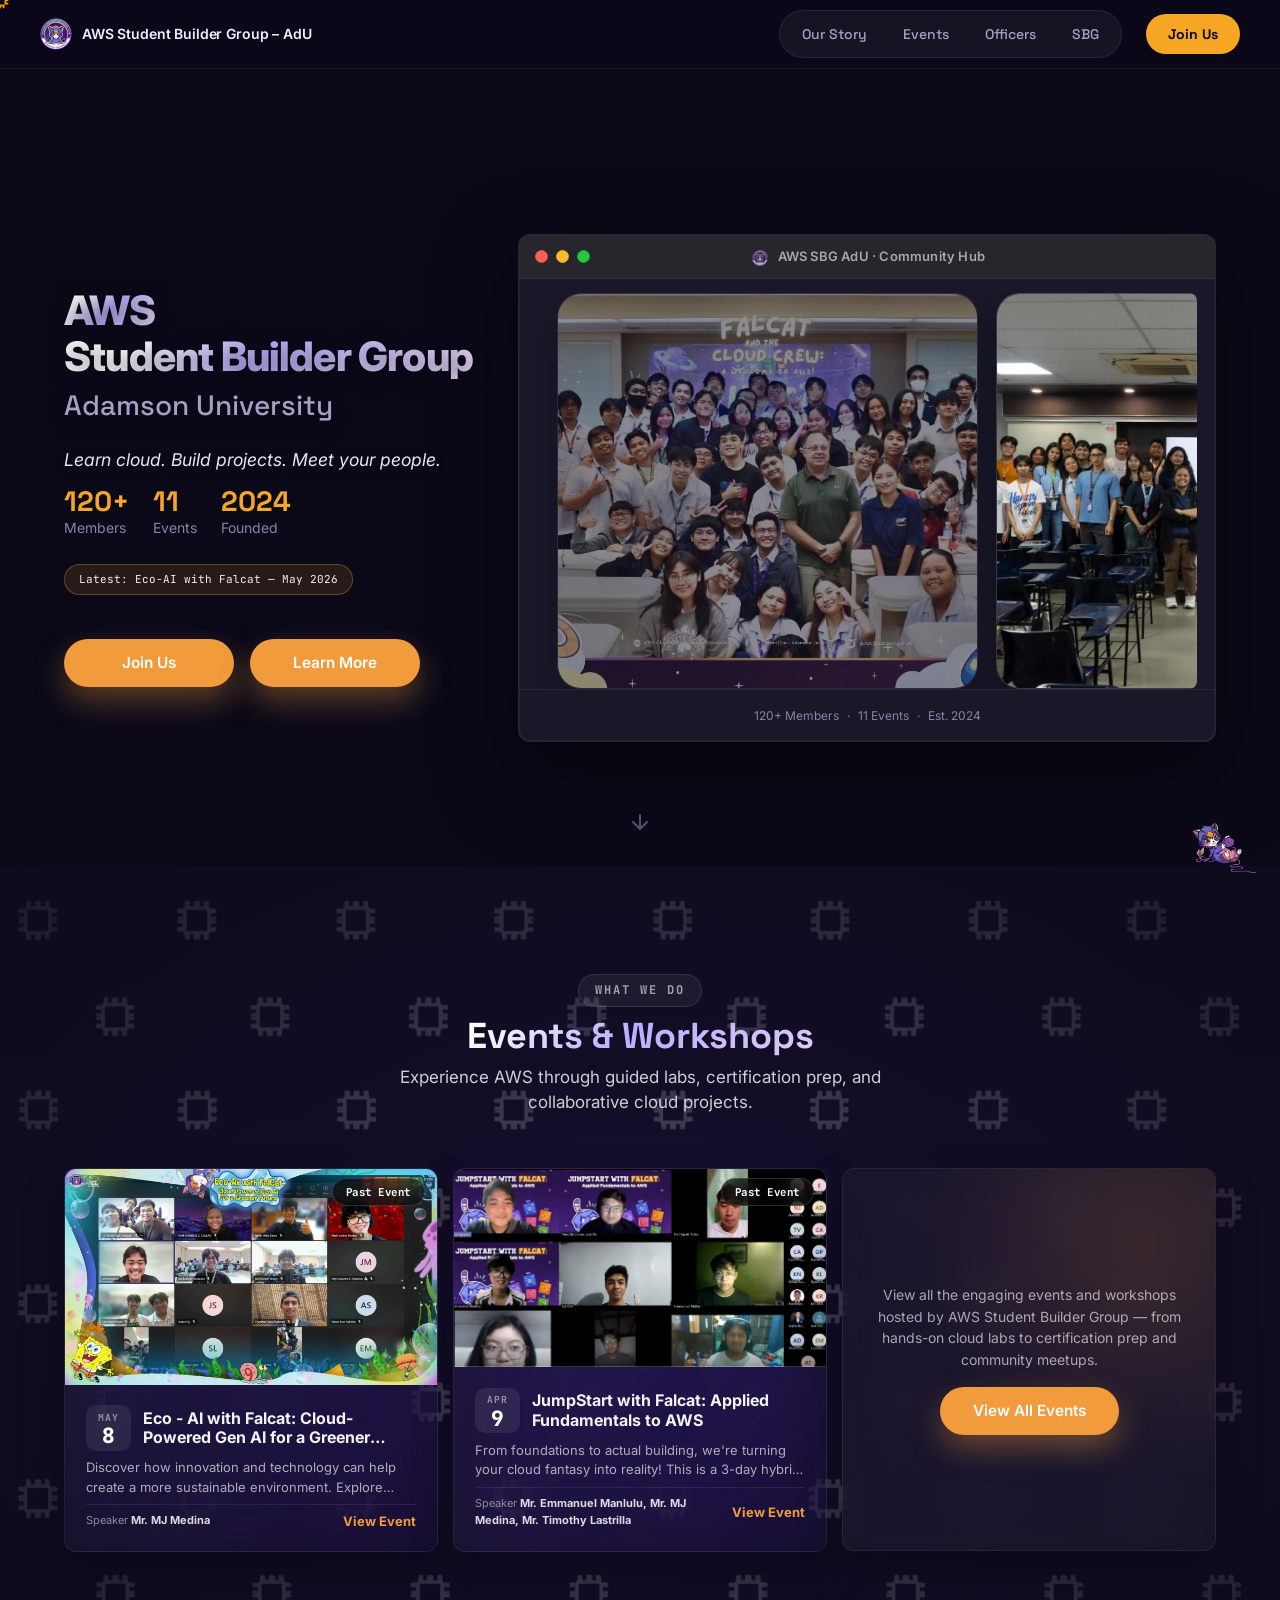
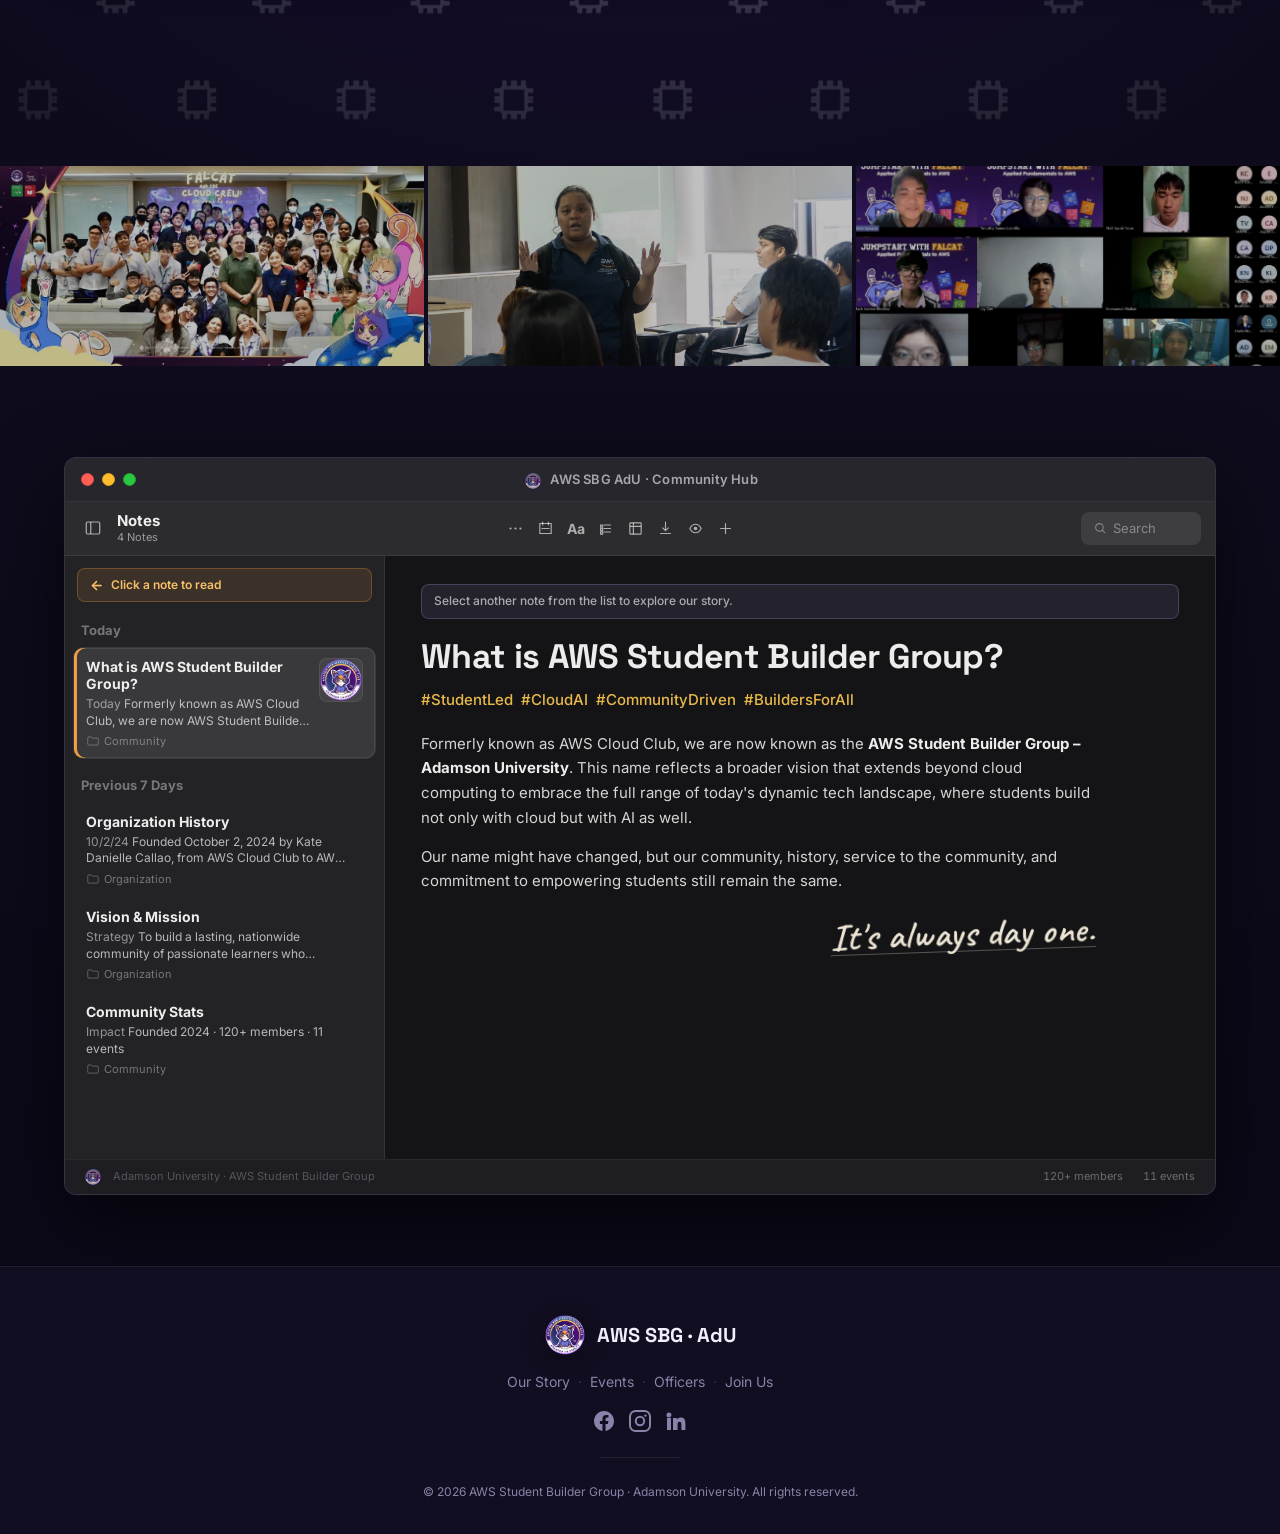
==== commit 29cf4fb4: "changed text" ====
--- a/index.html
+++ b/index.html
@@ -74,7 +74,7 @@
                     </span>
                     <span class="section1-subtitle">Adamson University</span>
                 </h1>
-                <p class="section1-lead">A student-led community dedicated to making cloud computing and AWS knowledge accessible, by the students, for the students, and with the students.</p>
+                <p class="section1-lead">Learn cloud. Build projects. Meet your people.</p>
                 <div class="section1-stats">
                     <span class="section1-stat"><strong>120+</strong> Members</span>
                     <span class="section1-stat"><strong>11</strong> Events</span>
@@ -122,9 +122,10 @@
                     </div>
                 </div>
             </div>
+            <div class="scroll-hint" aria-hidden="true">
+                <svg viewBox="0 0 24 24" width="24" height="24" fill="none" stroke="currentColor" stroke-width="2" stroke-linecap="round"><path d="M12 5v14M5 12l7 7 7-7"/></svg>
+            </div>
         </section>
-
-        <!-- SECTION 2: Workshops & Events -->
         <section class="page-section section2" id="workshops">
             <div class="section2-header section2-reveal">
                 <span class="page-label">What We Do</span>
--- a/css/pages/index.css
+++ b/css/pages/index.css
@@ -17,7 +17,7 @@
 
 .page-section {
     width: 100%;
-    min-height: 100vh;
+    min-height: 90vh;
     display: flex;
     align-items: center;
     justify-content: space-between;
--- a/css/responsive.css
+++ b/css/responsive.css
@@ -52,6 +52,11 @@
     transition: all 0.2s ease;
 }
 
+/* Cursor pointer on all clickable elements */
+a, button, [role="button"], summary, [tabindex="0"] {
+    cursor: pointer;
+}
+
 /* Focus-visible — keyboard accessibility */
 :focus-visible {
     outline: 2px solid var(--color-brand-purple, #5B3FD9);
@@ -68,6 +73,22 @@
 /* Don't show outline on mouse click */
 :focus:not(:focus-visible) {
     outline: none;
+}
+
+/* Scroll hint chevron */
+.scroll-hint {
+    position: absolute;
+    bottom: 24px;
+    left: 50%;
+    transform: translateX(-50%);
+    animation: scrollBounce 2s ease-in-out infinite;
+    color: var(--color-text-muted, #8A82A8);
+    opacity: 0.6;
+}
+
+@keyframes scrollBounce {
+    0%, 100% { transform: translateX(-50%) translateY(0); }
+    50% { transform: translateX(-50%) translateY(8px); }
 }
 
 /* Community photo strip — static grid */
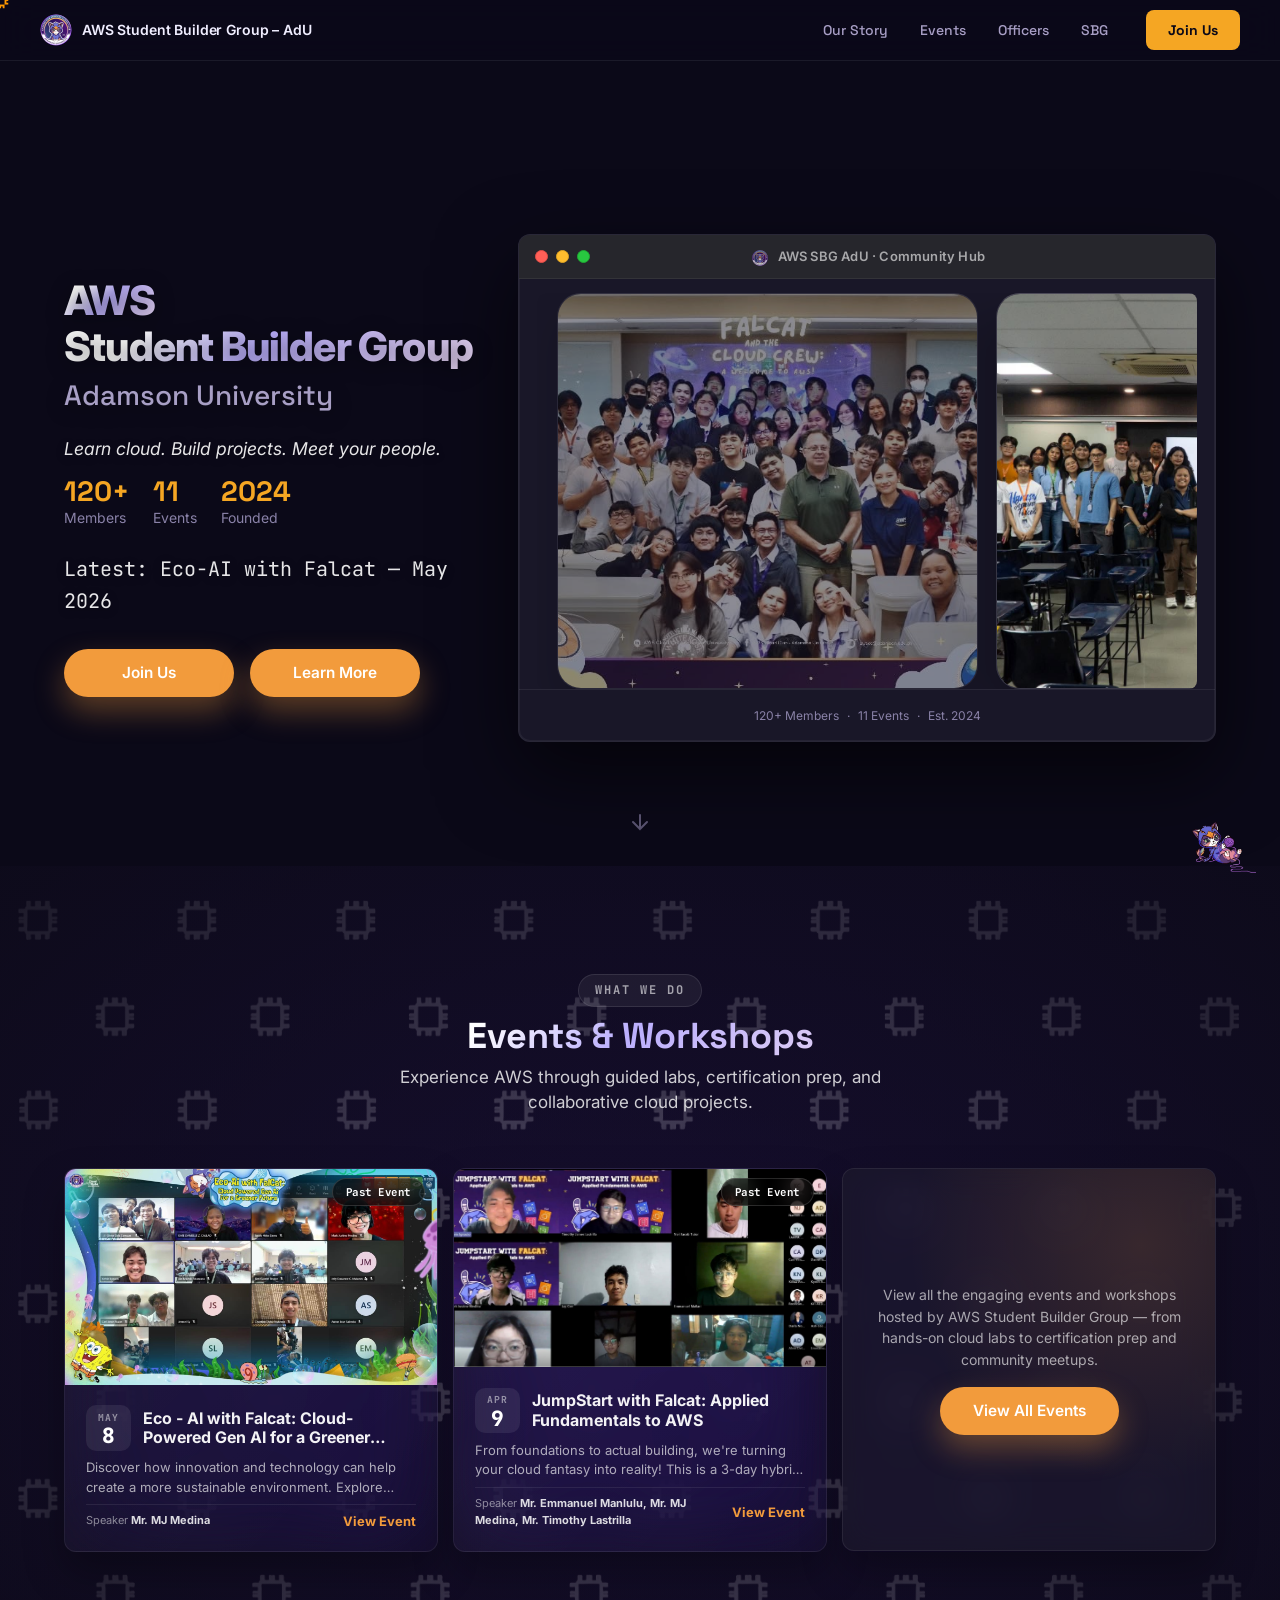
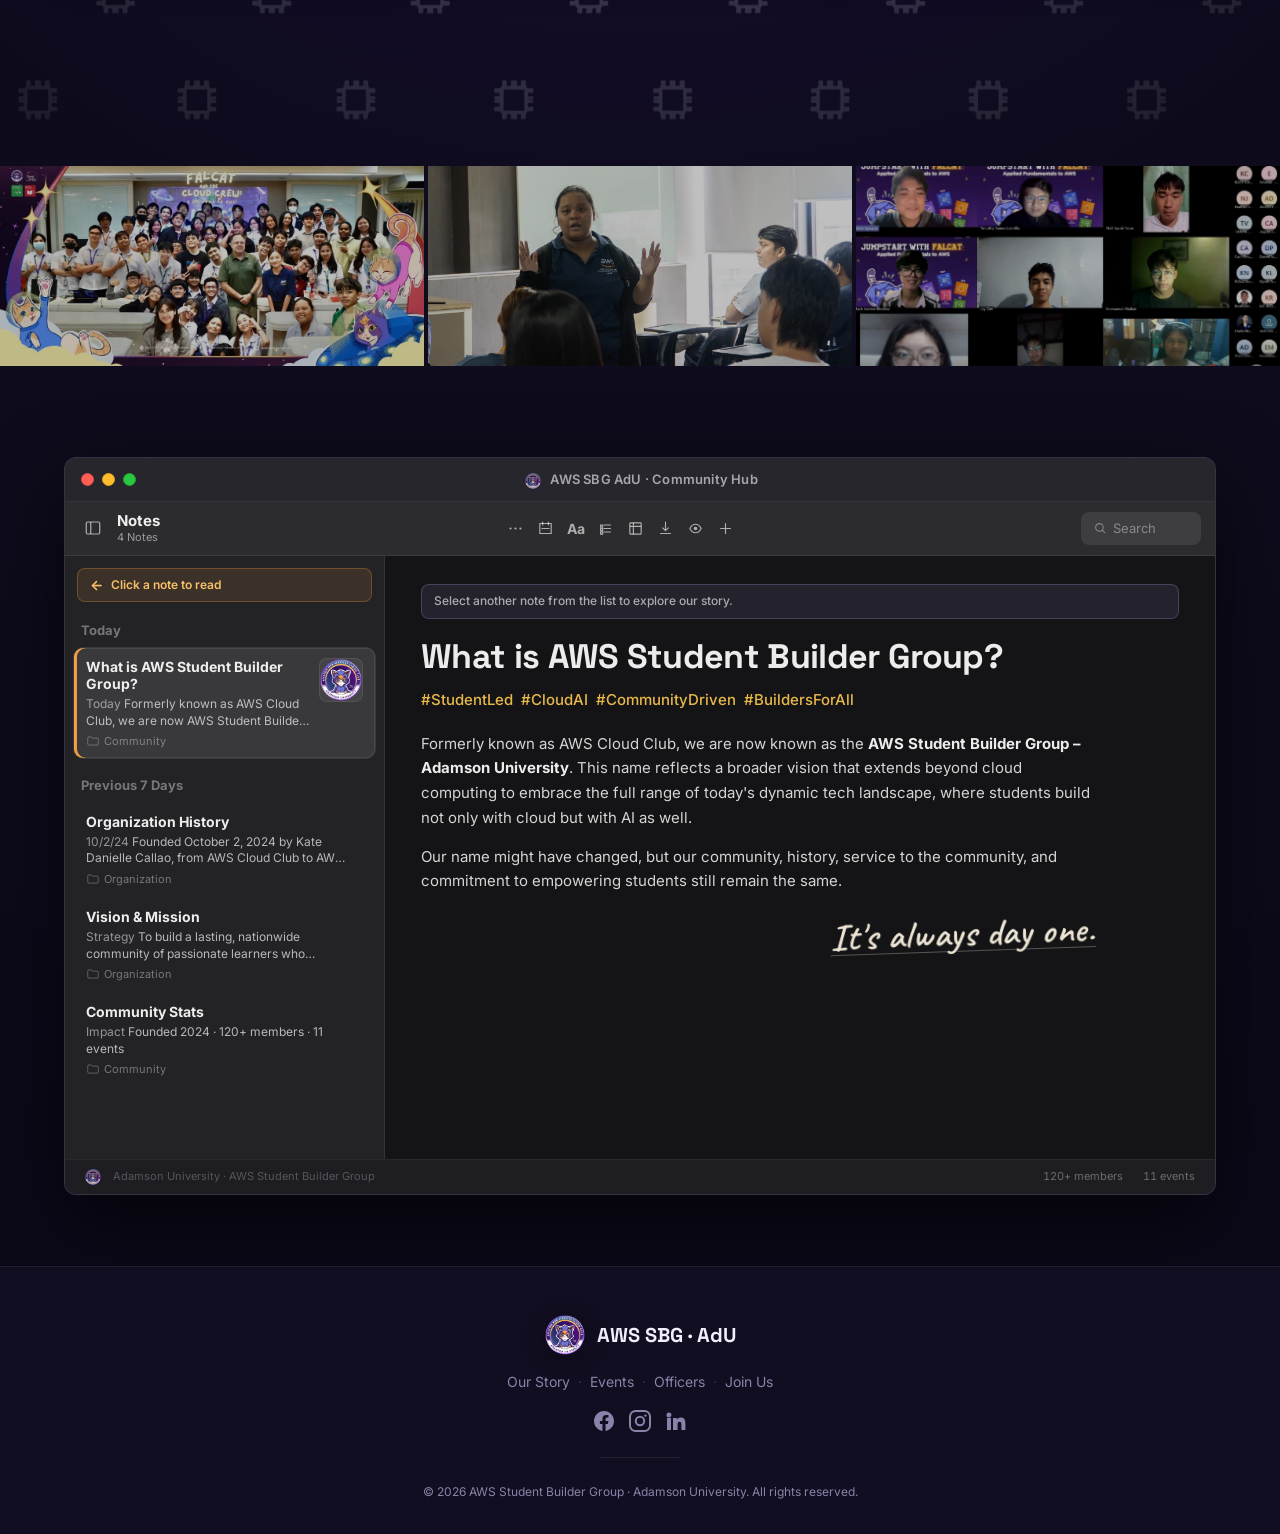
==== commit c8ee70b6: "enahnced landing page" ====
--- a/index.html
+++ b/index.html
@@ -80,7 +80,7 @@
                     <span class="section1-stat"><strong>11</strong> Events</span>
                     <span class="section1-stat"><strong>2024</strong> Founded</span>
                 </div>
-                <span class="section1-latest-pill">Latest: Eco-AI with Falcat — May 2026</span>
+                <p class="section1-latest">Latest: Eco-AI with Falcat — May 2026</p>
                 <div class="section1-buttons">
                     <a class="section1-btn section1-btn-primary" href="join.html">Join Us</a>
                     <a class="section1-btn section1-btn-ghost" href="org-history.html">Learn More</a>
--- a/css/navbar.css
+++ b/css/navbar.css
@@ -82,15 +82,15 @@
     gap: 12px;
 }
 
-/* Nav links pill container */
+/* Nav links — flat, no pill container */
 .navbar-nav-pill {
     display: flex;
     align-items: center;
     gap: 4px;
-    padding: 5px 6px;
-    background: rgba(255, 255, 255, 0.05);
-    border: 1px solid var(--color-border-subtle);
-    border-radius: var(--radius-pill);
+    padding: 0;
+    background: none;
+    border: none;
+    border-radius: 0;
 }
 
 /* Link wrappers */
@@ -106,10 +106,9 @@
     font-weight: 500;
     color: var(--color-text-secondary);
     text-decoration: none;
-    padding: 7px 16px;
-    border-radius: var(--radius-pill);
+    padding: 7px 14px;
     position: relative;
-    transition: color 0.2s ease, background 0.2s ease;
+    transition: color 0.2s ease;
     white-space: nowrap;
 }
 
@@ -117,21 +116,19 @@
     color: var(--color-text-primary);
 }
 
-/* Active state */
+/* Active state — clean underline */
 .navbar-link.active {
     color: var(--color-text-primary);
-    background: rgba(255, 255, 255, 0.09);
 }
 
 .navbar-link.active::after {
     content: '';
     position: absolute;
-    bottom: 2px;
-    left: 50%;
-    transform: translateX(-50%);
-    width: 4px;
-    height: 4px;
-    border-radius: 50%;
+    bottom: 0;
+    left: 14px;
+    right: 14px;
+    height: 2px;
+    border-radius: 1px;
     background: var(--color-accent-orange);
 }
 
@@ -143,7 +140,7 @@
     color: #0B0918;
     background: var(--color-accent-orange);
     padding: 9px 22px;
-    border-radius: var(--radius-pill);
+    border-radius: var(--radius-sm);
     text-decoration: none;
     white-space: nowrap;
     margin-left: 12px;
@@ -152,7 +149,7 @@
 
 .navbar-cta:hover {
     background: #FFB83F;
-    transform: scale(1.02);
+    transform: translateY(-1px);
 }
 
 .navbar-cta:active {
--- a/css/pages/index.css
+++ b/css/pages/index.css
@@ -116,22 +116,16 @@
     }
 }
 
-/* Latest event liveness signal */
-.section1-latest-pill {
-    display: inline-block;
+/* Latest event liveness signal — simple text */
+.section1-latest {
     font-family: var(--font-mono);
-    font-size: 11px;
-    color: var(--color-text-primary);
-    background: rgba(245, 166, 35, 0.12);
-    border: 1px solid rgba(245, 166, 35, 0.3);
-    padding: 6px 14px;
-    border-radius: var(--radius-pill, 999px);
+    font-size: 12px;
+    color: var(--color-text-muted);
     margin-bottom: var(--space-lg);
 }
 
 @media (max-width: 767px) {
-    .section1-latest-pill {
-        display: block;
+    .section1-latest {
         text-align: center;
     }
 }
@@ -148,7 +142,7 @@
     font-weight: 700;
     font-size: var(--text-sm);
     padding: 14px 32px;
-    border-radius: var(--radius-pill);
+    border-radius: var(--radius-sm);
     text-decoration: none;
     display: inline-flex;
     align-items: center;
--- a/css/responsive.css
+++ b/css/responsive.css
@@ -10,6 +10,10 @@
 html, body {
     overflow-x: hidden !important;
     max-width: 100vw !important;
+}
+
+html {
+    scroll-behavior: smooth;
 }
 
 body {
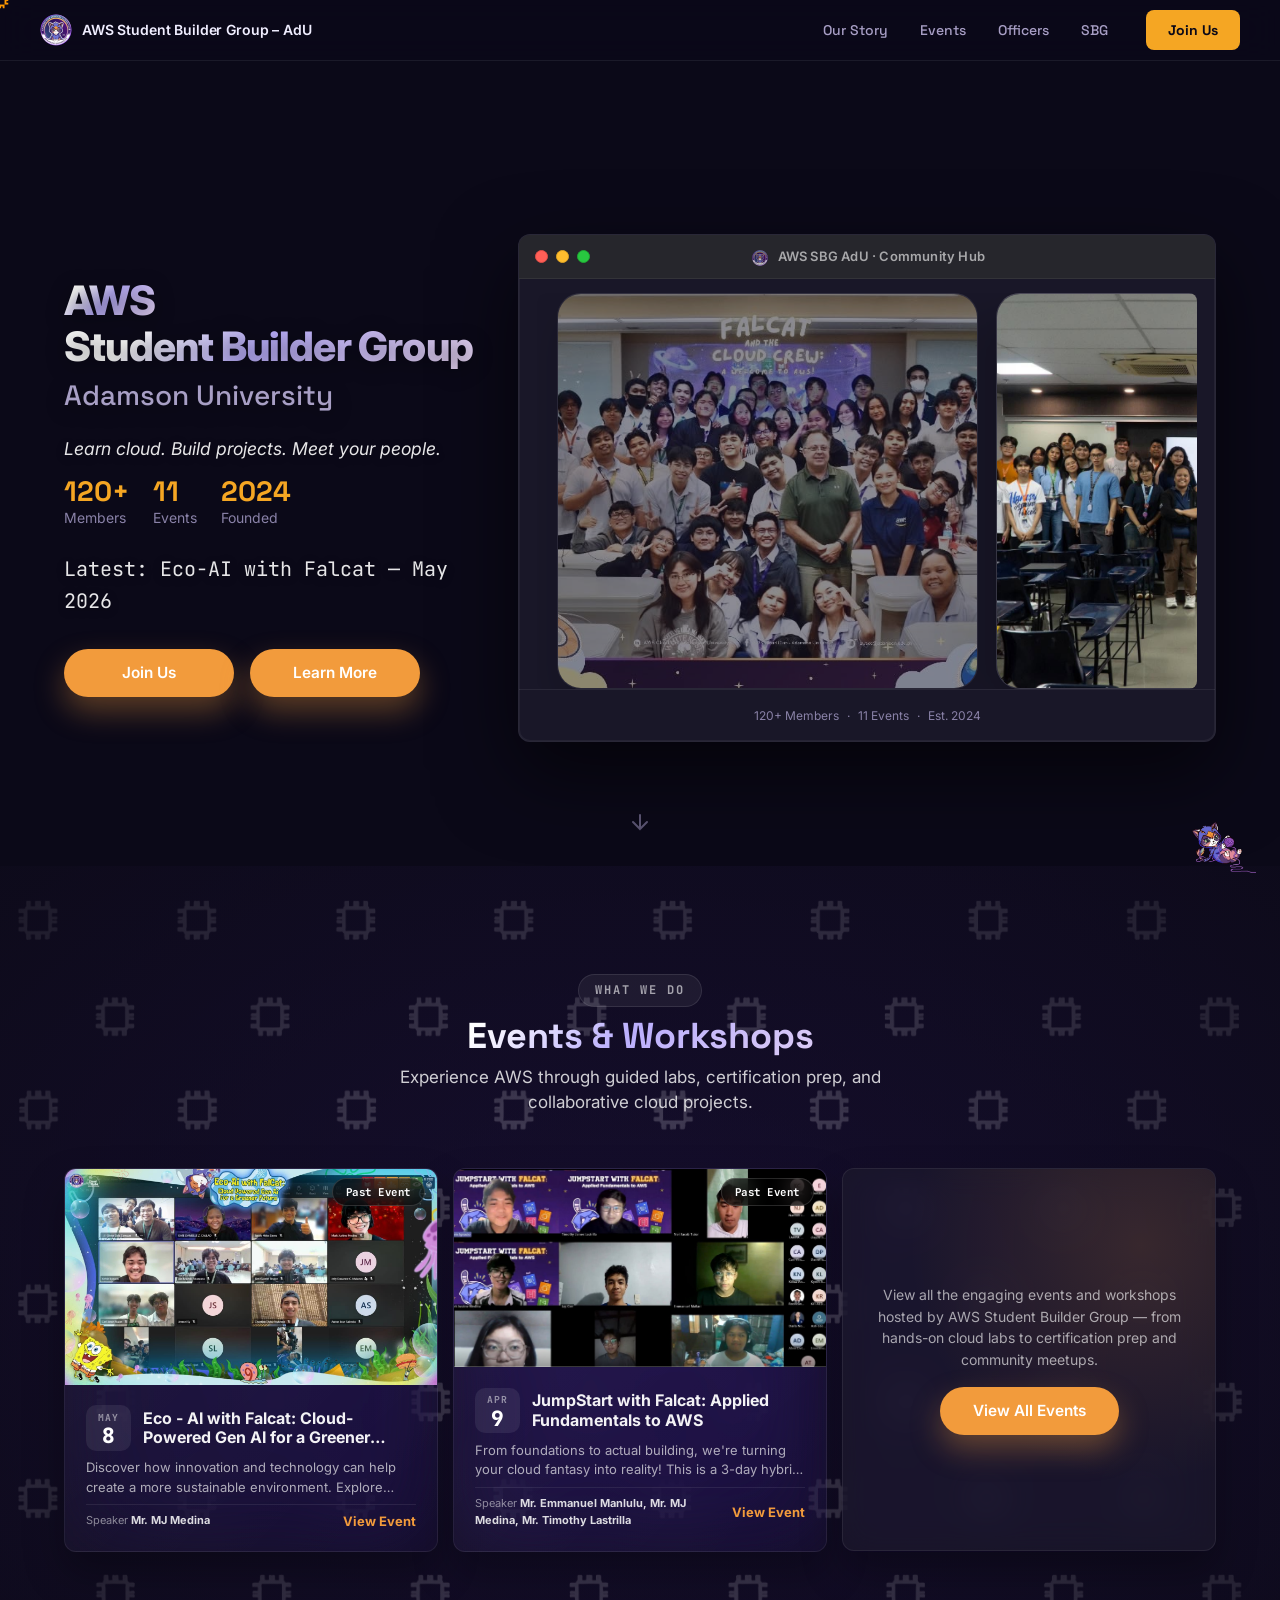
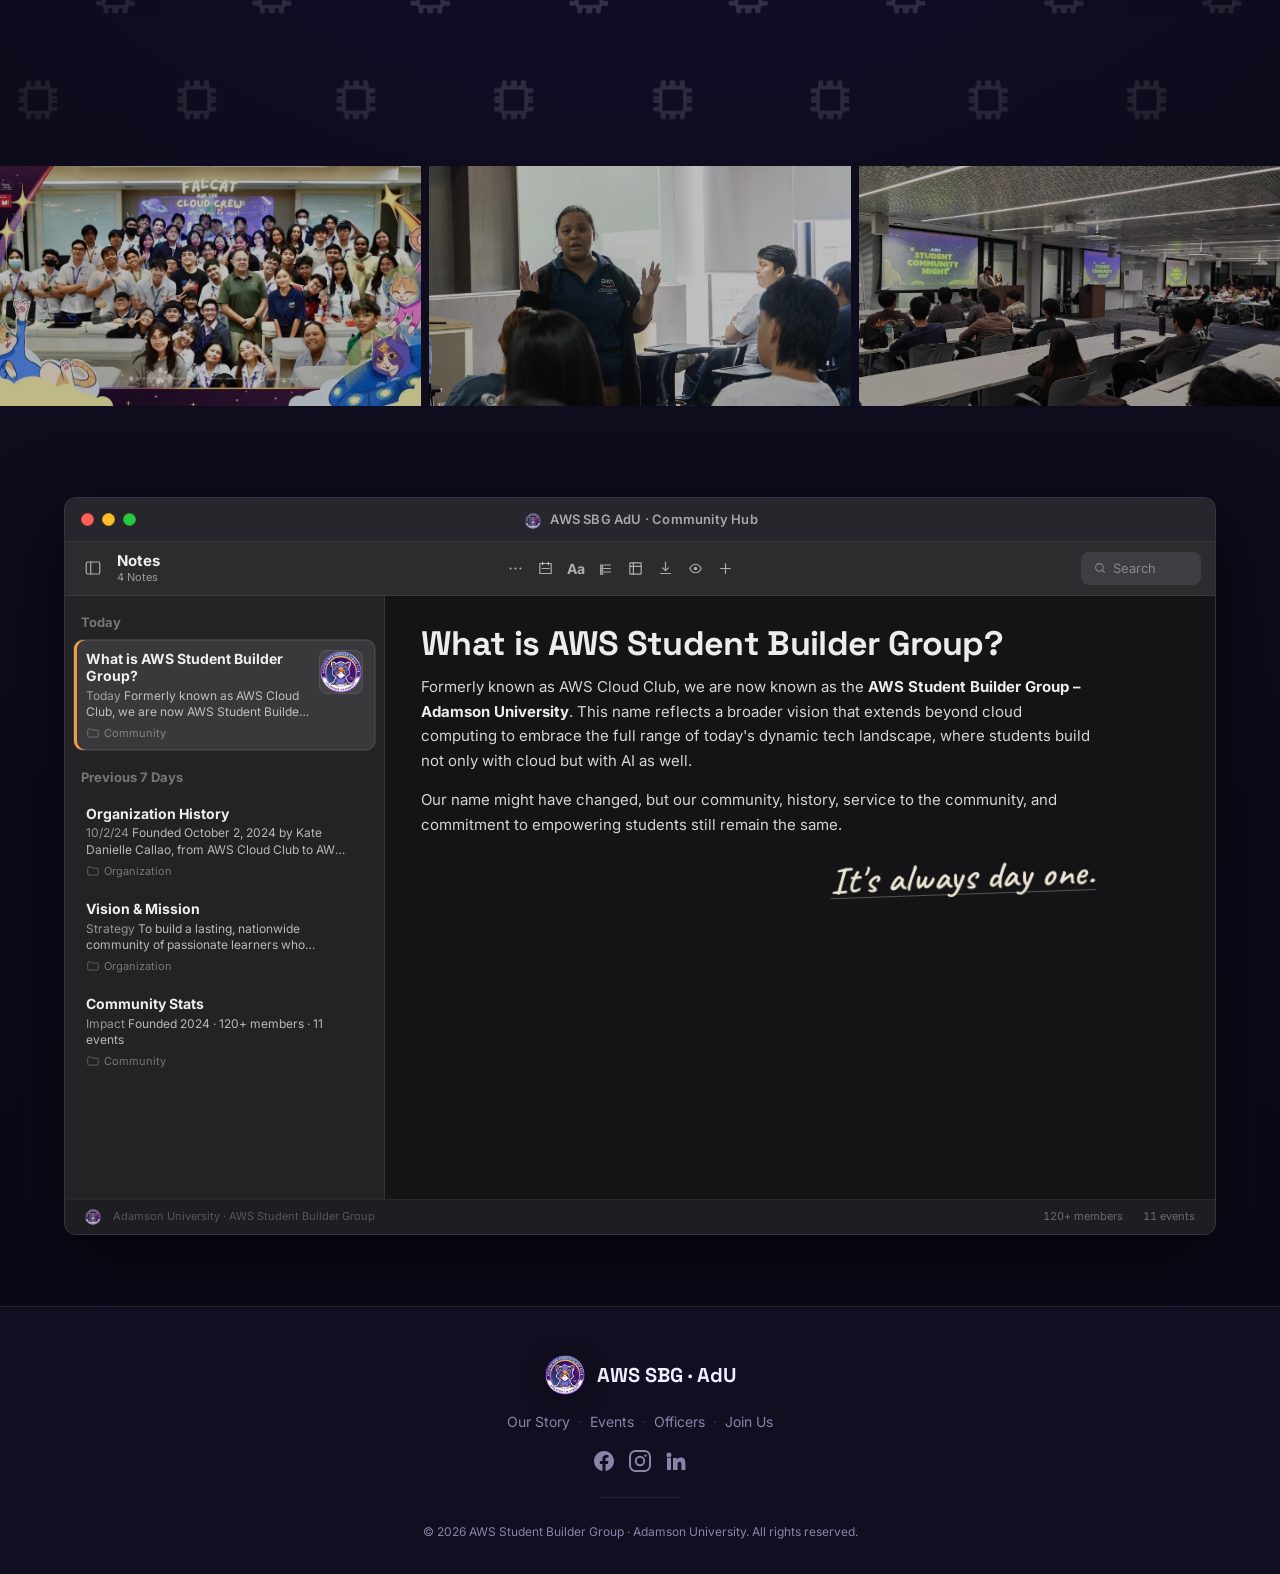
==== commit c177c909: "lessen redundancy" ====
--- a/index.html
+++ b/index.html
@@ -139,9 +139,9 @@
         <!-- Community photo strip (static) -->
         <div class="community-photo-divider">
             <div class="community-photo-track">
-                <img src="img/event6/event6-1.jpg" alt="Falcat and the Cloud Crew" loading="lazy" decoding="async" />
-                <img src="img/event5/event5-1.jpg" alt="Building Bridges" loading="lazy" decoding="async" />
-                <img src="img/event10/event10-1.jpg" alt="JumpStart with Falcat" loading="lazy" decoding="async" />
+                <img src="img/event6/event6-1.jpg" alt="Falcat and the Cloud Crew event" loading="lazy" decoding="async" />
+                <img src="img/event5/event5-1.jpg" alt="Building Bridges session" loading="lazy" decoding="async" />
+                <img src="img/event8/event8-1.jpg" alt="AWS Student Community Night" loading="lazy" decoding="async" />
             </div>
         </div>
 
@@ -227,10 +227,6 @@
 
                             <div class="section3-notes-body">
                                 <aside class="section3-notes-list" aria-label="Notes list">
-                                    <p class="section3-notes-list-hint" id="section3-notes-hint">
-                                        <span class="section3-notes-list-hint-icon" aria-hidden="true">←</span>
-                                        Click a note to read
-                                    </p>
                                     <div class="section3-notes-list-group">
                                         <div class="section3-notes-list-label">Today</div>
                                         <div class="section3-notes-list-card">
@@ -285,15 +281,8 @@
                                 </aside>
 
                                 <div class="section3-notes-detail" aria-live="polite">
-                                    <p class="section3-notes-detail-hint" id="section3-notes-detail-hint">Select another note from the list to explore our story.</p>
                                     <article class="section3-notes-pane active" data-note-panel="about">
                                         <h2 class="section3-notes-pane-title">What is AWS Student Builder Group?</h2>
-                                        <div class="section3-notes-pane-tags">
-                                            <span>#StudentLed</span>
-                                            <span>#CloudAI</span>
-                                            <span>#CommunityDriven</span>
-                                            <span>#BuildersForAll</span>
-                                        </div>
                                         <div class="section3-notes-pane-body">
                                             <p>Formerly known as AWS Cloud Club, we are now known as the <strong>AWS Student Builder Group – Adamson University</strong>. This name reflects a broader vision that extends beyond cloud computing to embrace the full range of today's dynamic tech landscape, where students build not only with cloud but with AI as well.</p>
                                             <p>Our name might have changed, but our community, history, service to the community, and commitment to empowering students still remain the same.</p>
@@ -305,10 +294,6 @@
 
                                     <article class="section3-notes-pane" data-note-panel="history" hidden>
                                         <h2 class="section3-notes-pane-title">Organization History</h2>
-                                        <div class="section3-notes-pane-tags">
-                                            <span>#Founded2024</span>
-                                            <span>#Community</span>
-                                        </div>
                                         <div class="section3-notes-pane-body">
                                             <p>AWS Cloud Club Adamson University was officially founded on October 2, 2024, by <strong>Kate Danielle Callao</strong>, driven by a vision to bring AWS and cloud computing education to every Adamson student. Like all founding chapters, the first term was a period of building, learning, and laying groundwork that would carry the org forward.</p>
                                             <p>Under <strong>Kelvin Ignacio</strong>'s presidency, that foundation grew into something recognized, rising as a top socio-civic organization and eventually evolving into AWS Student Builder Group, opening its doors to all learners regardless of skill level, with one goal: to transform students into builders.</p>
@@ -317,11 +302,6 @@
 
                                     <article class="section3-notes-pane" data-note-panel="vision-mission" hidden>
                                         <h2 class="section3-notes-pane-title">Vision &amp; Mission</h2>
-                                        <div class="section3-notes-pane-tags">
-                                            <span>#Vision</span>
-                                            <span>#Mission</span>
-                                            <span>#Innovation</span>
-                                        </div>
                                         <div class="section3-notes-pane-body">
                                             <h3>Vision</h3>
                                             <p>To build a lasting, nationwide community of passionate learners who embrace innovation and harness the power of AWS to drive technological advancement.</p>
@@ -333,10 +313,6 @@
 
                                     <article class="section3-notes-pane" data-note-panel="stats" hidden>
                                         <h2 class="section3-notes-pane-title">Community Stats</h2>
-                                        <div class="section3-notes-pane-tags">
-                                            <span>#Community</span>
-                                            <span>#Impact</span>
-                                        </div>
                                         <div class="section3-notes-pane-body">
                                             <p>A snapshot of our growing community, aligned with our organization history.</p>
                                             <div class="section3-notes-stats-grid section3-notes-stats-grid--three">
--- a/css/responsive.css
+++ b/css/responsive.css
@@ -102,8 +102,8 @@
     position: relative;
     display: grid;
     grid-template-columns: repeat(3, 1fr);
-    gap: 4px;
-    height: 200px;
+    gap: 8px;
+    height: 240px;
 }
 
 .community-photo-track {
@@ -112,7 +112,7 @@
 
 .community-photo-track img {
     width: 100%;
-    height: 200px;
+    height: 240px;
     object-fit: cover;
     filter: brightness(0.75);
     display: block;
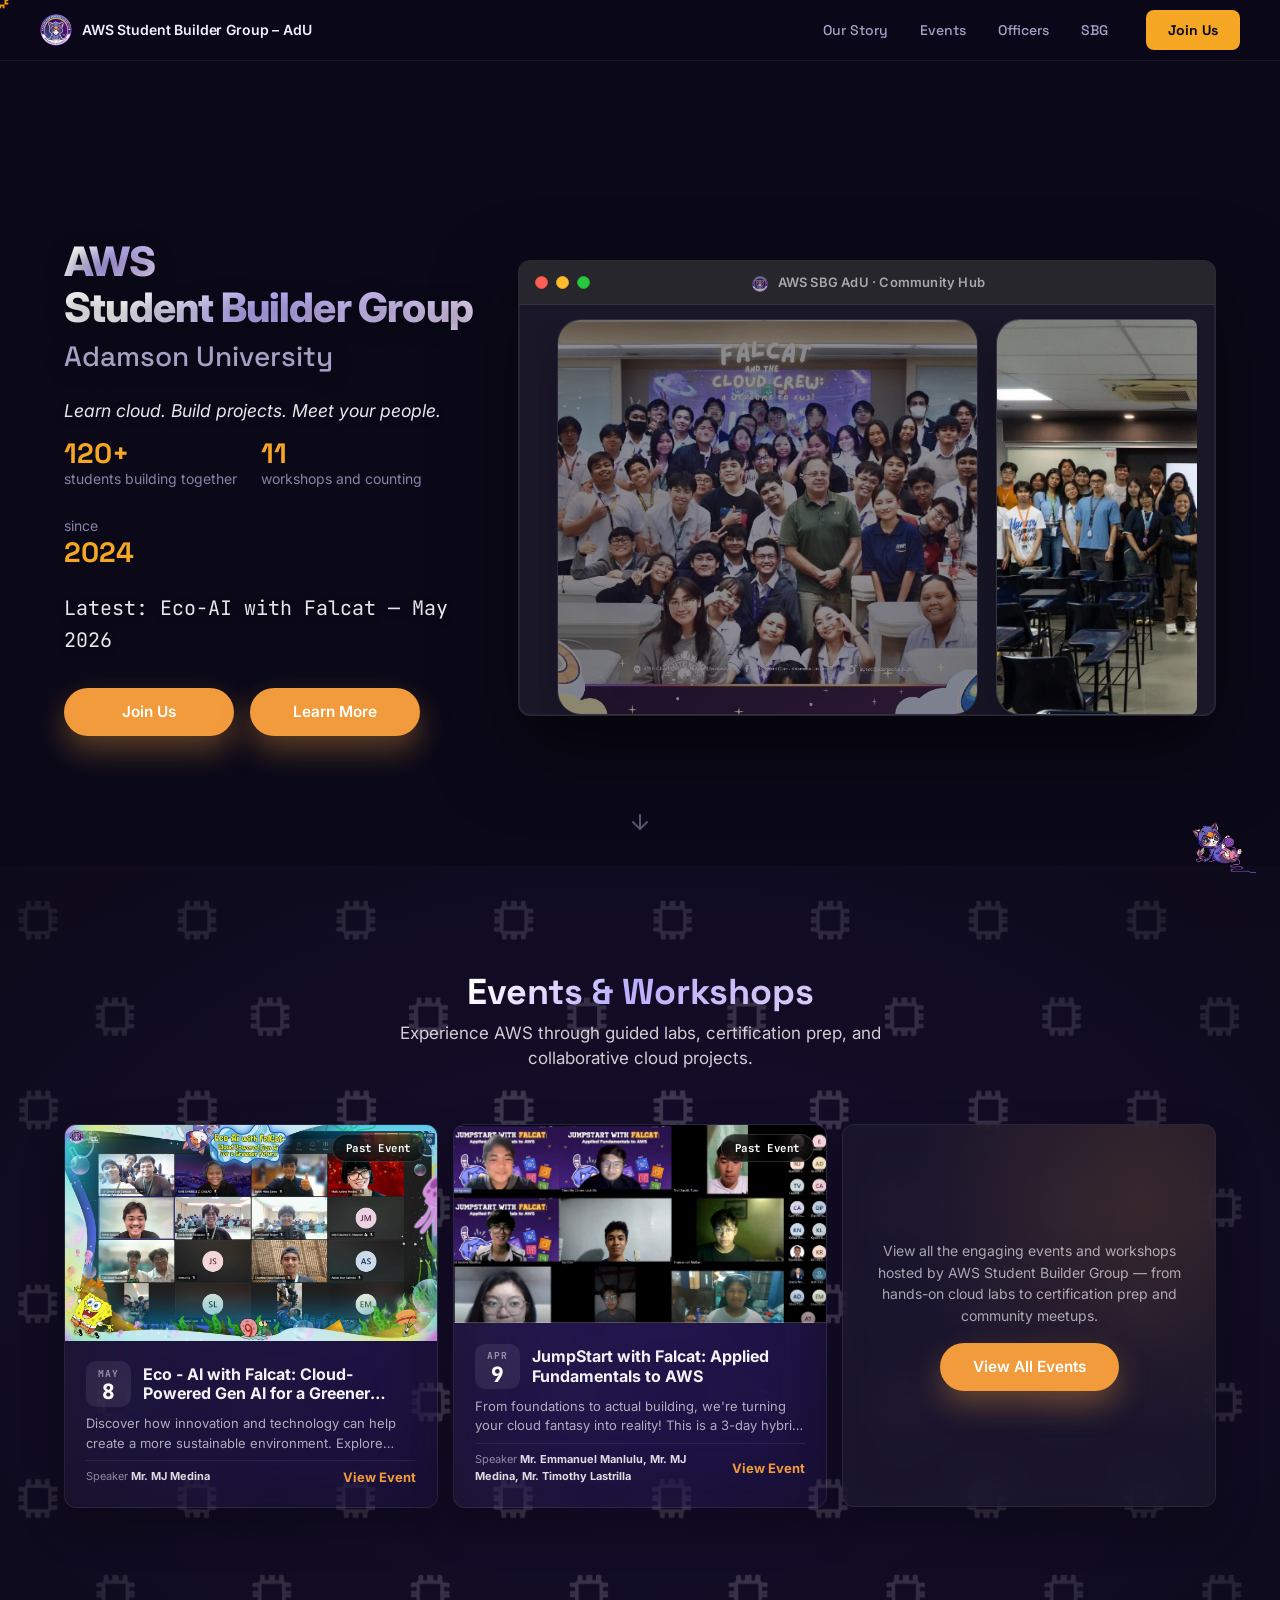
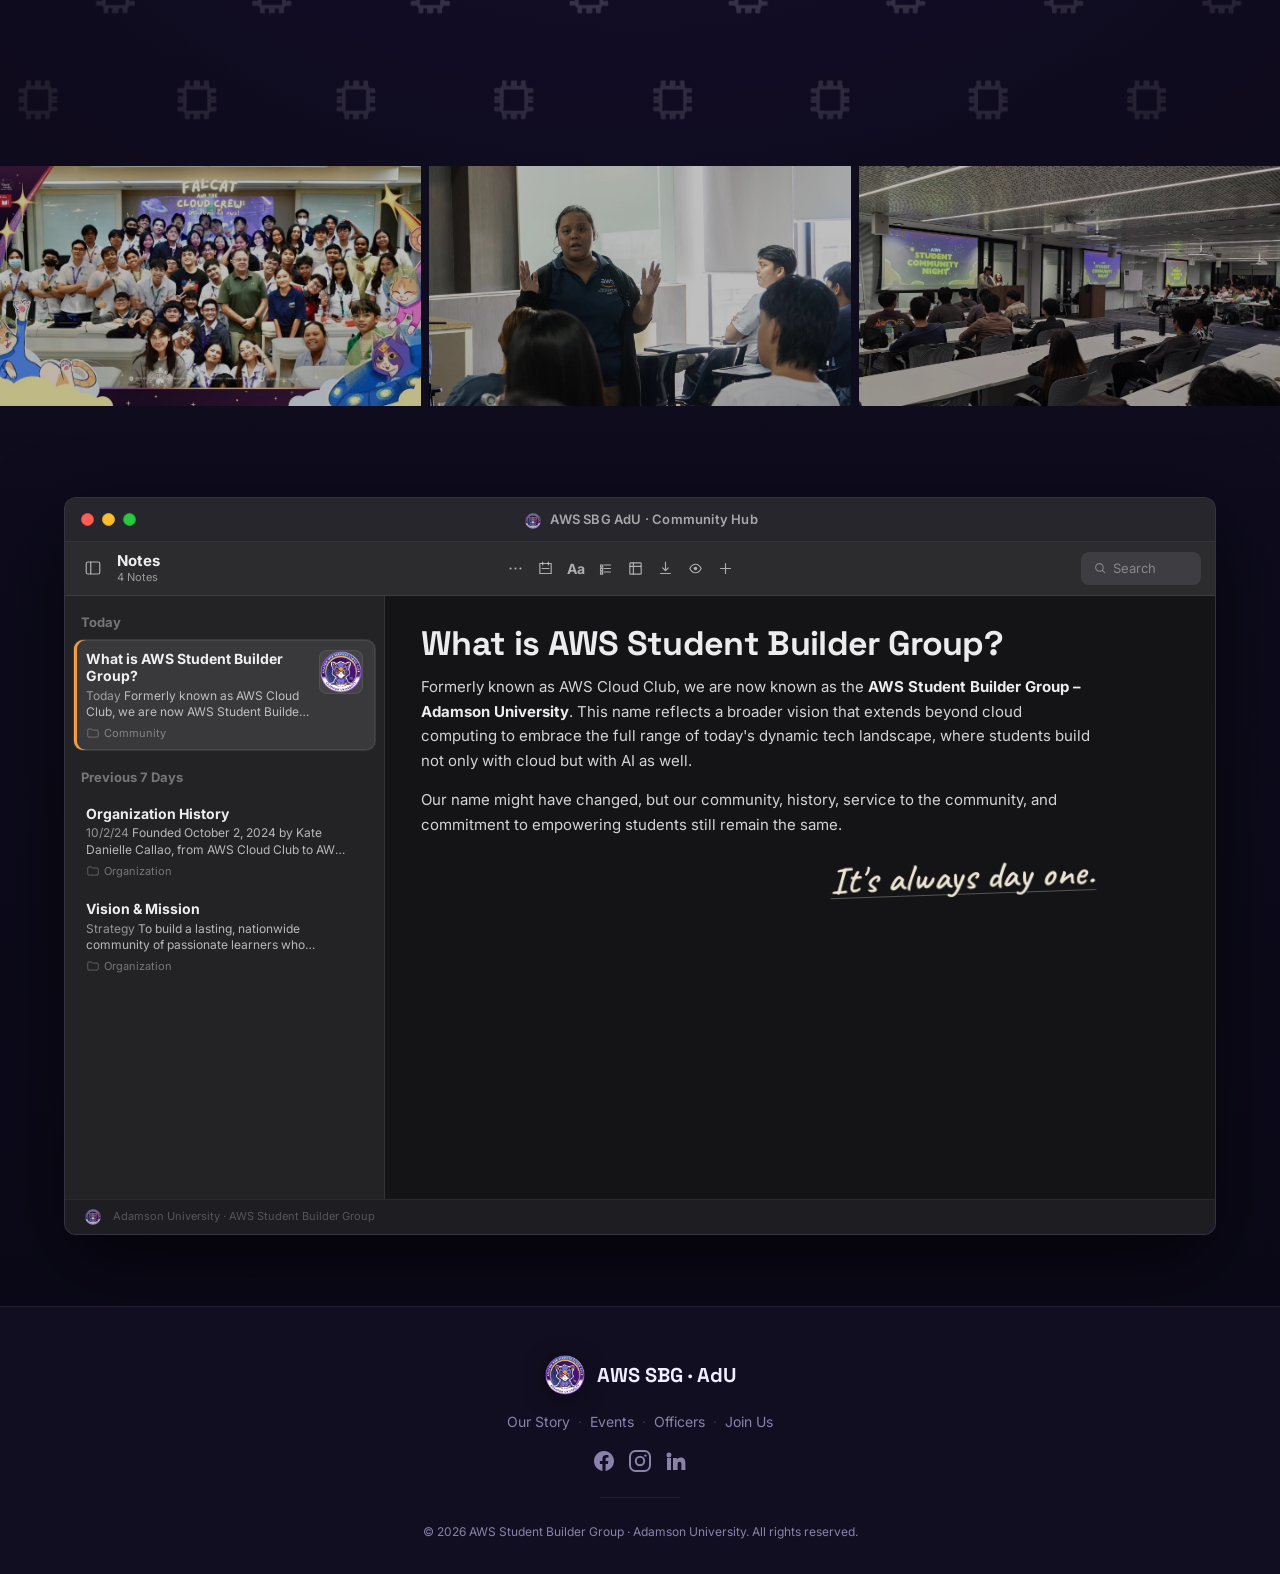
==== commit bd28d92a: "fix ui" ====
--- a/index.html
+++ b/index.html
@@ -76,9 +76,9 @@
                 </h1>
                 <p class="section1-lead">Learn cloud. Build projects. Meet your people.</p>
                 <div class="section1-stats">
-                    <span class="section1-stat"><strong>120+</strong> Members</span>
-                    <span class="section1-stat"><strong>11</strong> Events</span>
-                    <span class="section1-stat"><strong>2024</strong> Founded</span>
+                    <span class="section1-stat"><strong>120+</strong> students building together</span>
+                    <span class="section1-stat"><strong>11</strong> workshops and counting</span>
+                    <span class="section1-stat">since <strong>2024</strong></span>
                 </div>
                 <p class="section1-latest">Latest: Eco-AI with Falcat — May 2026</p>
                 <div class="section1-buttons">
@@ -113,13 +113,6 @@
                             </div>
                         </div>
                     </div>
-                    <div class="section1-card-stats">
-                        <span>120+ Members</span>
-                        <span>·</span>
-                        <span>11 Events</span>
-                        <span>·</span>
-                        <span>Est. 2024</span>
-                    </div>
                 </div>
             </div>
             <div class="scroll-hint" aria-hidden="true">
@@ -128,7 +121,6 @@
         </section>
         <section class="page-section section2" id="workshops">
             <div class="section2-header section2-reveal">
-                <span class="page-label">What We Do</span>
                 <h2>Events & Workshops</h2>
                 <p class="section2-subtitle">Experience AWS through guided labs, certification prep, and collaborative cloud projects.</p>
             </div>
@@ -266,16 +258,6 @@
                                                 </span>
                                             </div>
                                         </button>
-                                        <button type="button" class="section3-notes-list-item" data-note-id="stats" aria-pressed="false" title="Click to open Community Stats">
-                                            <div class="section3-notes-list-item-text">
-                                                <span class="section3-notes-list-item-title">Community Stats</span>
-                                                <span class="section3-notes-list-item-preview"><span class="section3-notes-list-item-time">Impact</span> <span id="section3-stats-snippet">Founded 2024 · 120+ members · 11 events</span></span>
-                                                <span class="section3-notes-list-item-folder">
-                                                    <svg viewBox="0 0 24 24" width="14" height="14" aria-hidden="true"><path d="M3 7a2 2 0 012-2h4l2 2h8a2 2 0 012 2v8a2 2 0 01-2 2H5a2 2 0 01-2-2V7z" fill="none" stroke="currentColor" stroke-width="1.6"/></svg>
-                                                    Community
-                                                </span>
-                                            </div>
-                                        </button>
                                         </div>
                                     </div>
                                 </aside>
@@ -311,28 +293,6 @@
                                         </div>
                                     </article>
 
-                                    <article class="section3-notes-pane" data-note-panel="stats" hidden>
-                                        <h2 class="section3-notes-pane-title">Community Stats</h2>
-                                        <div class="section3-notes-pane-body">
-                                            <p>A snapshot of our growing community, aligned with our organization history.</p>
-                                            <div class="section3-notes-stats-grid section3-notes-stats-grid--three">
-                                                <div class="section3-notes-stat">
-                                                    <span class="section3-notes-stat-number">2024</span>
-                                                    <span class="section3-notes-stat-label">Year Founded</span>
-                                                </div>
-                                                <div class="section3-notes-stat">
-                                                    <span class="section3-notes-stat-number">50+</span>
-                                                    <span class="section3-notes-stat-label">Members</span>
-                                                </div>
-                                                <div class="section3-notes-stat">
-                                                    <span class="section3-notes-stat-number" id="section3-stat-events">11</span>
-                                                    <span class="section3-notes-stat-label">Events</span>
-                                                </div>
-                                            </div>
-                                            <p>Since our founding on October 2, 2024, workshops, certification prep, and community events have brought together students from every skill level, from first-time cloud learners to builders ready for the AWS ecosystem.</p>
-                                            <p>These numbers reflect more than headcount: they capture a student-led organization that rebuilt through early challenges, earned recognition as a top socio-civic group, and continues to grow as <strong>AWS Student Builder Group – Adamson University</strong>.</p>
-                                        </div>
-                                    </article>
                                 </div>
                             </div>
 
--- a/css/responsive.css
+++ b/css/responsive.css
@@ -717,3 +717,9 @@
 .site-footer-bottom {
     display: none !important;
 }
+
+/* Hide redundant stats from all Finder window footers */
+[class$="-finder-footer-items"],
+.section3-footer-items {
+    display: none !important;
+}
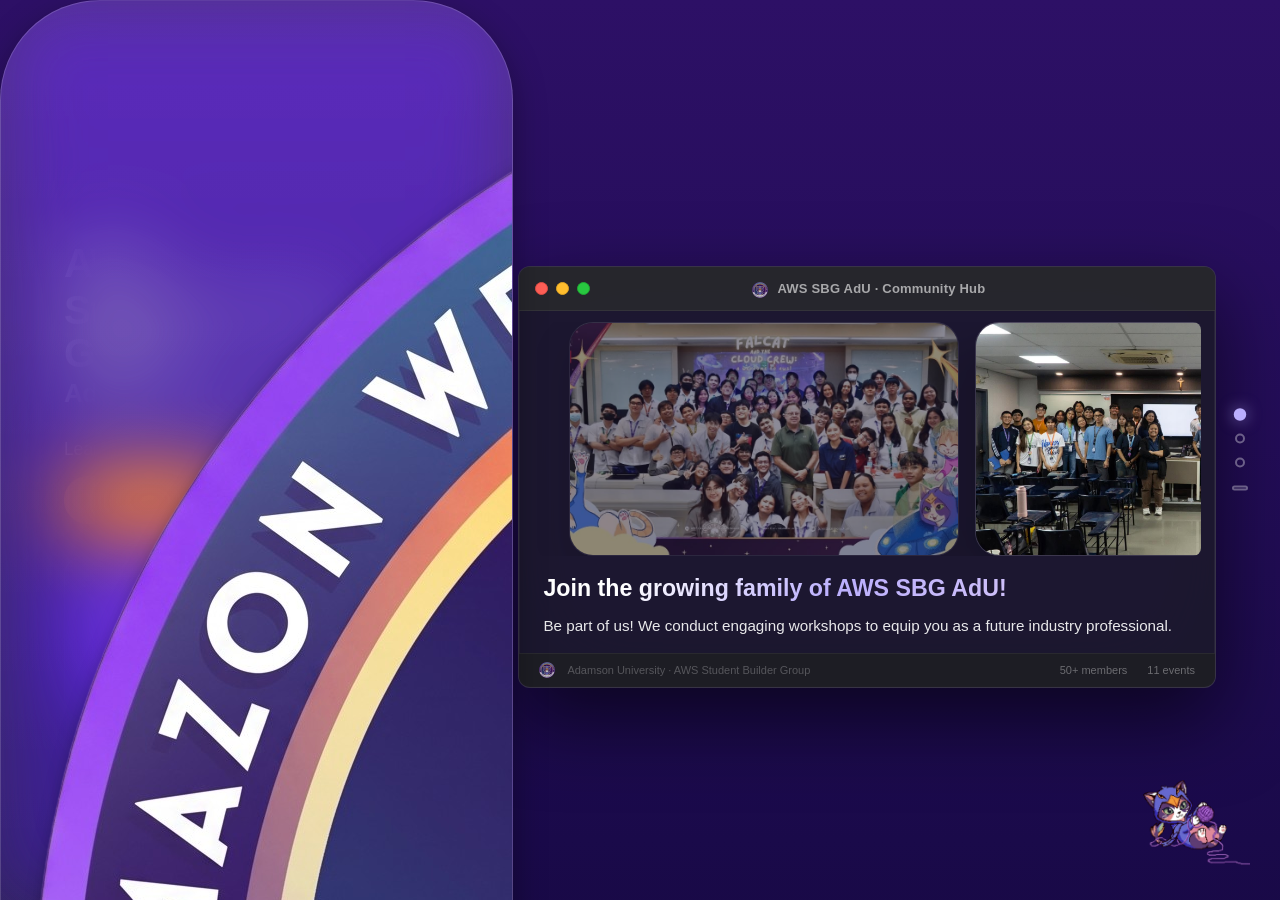
==== commit d5d44686: "Removed a lot of elements and reverted back to the first public release as the basis to fix UI eleme" ====
--- a/index.html
+++ b/index.html
@@ -1,89 +1,124 @@
-﻿<!DOCTYPE html>
+<!DOCTYPE html>
 <html lang="en">
 <head>
     <meta charset="UTF-8" />
     <meta name="viewport" content="width=device-width, initial-scale=1.0, user-scalable=yes" />
     <title>AWS Student Builder Group · Adamson University</title>
     <link rel="icon" type="image/png" href="img/awscatlogo.png" />
-    <link rel="preconnect" href="https://fonts.googleapis.com" />
-    <link rel="preconnect" href="https://fonts.gstatic.com" crossorigin />
-    <link rel="stylesheet" href="https://fonts.googleapis.com/css2?family=Space+Grotesk:wght@400;500;600;700&family=Inter:wght@400;500;600&family=JetBrains+Mono:wght@400;500&family=Caveat:wght@500;600&display=swap" />
-
     <link rel="stylesheet" href="css/design-tokens.css" />
     <link rel="stylesheet" href="css/base.css" />
-    <link rel="stylesheet" href="css/navbar.css" />
     <link rel="stylesheet" href="css/desktop-adaptive.css" />
     <link rel="stylesheet" href="css/mobile-layout.css" />
     <link rel="stylesheet" href="css/section3-notes-mobile.css" />
     <link rel="stylesheet" href="css/pages/index.css" />
-    <link rel="stylesheet" href="css/responsive.css" />
+    <link rel="preconnect" href="https://fonts.googleapis.com" />
+    <link rel="preconnect" href="https://fonts.gstatic.com" crossorigin />
+    <link rel="stylesheet" href="https://fonts.googleapis.com/css2?family=Caveat:wght@500;600&display=swap" />
 </head>
 <body class="home-page">
-    <a class="skip-link" href="#main-content">Skip to main content</a>
     <div class="custom-cursor-glow" id="custom-cursor-glow" aria-hidden="true"></div>
     <div class="custom-cursor" id="custom-cursor" aria-hidden="true"></div>
 
-    <!-- NAVBAR -->
-    <header class="site-navbar" aria-label="Site navigation">
-        <div class="navbar-inner">
-            <!-- Left: Brand Pill -->
-            <a class="navbar-brand-pill" href="index.html" aria-label="Go to home page">
-                <img src="img/awscatlogo.png" alt="AWS Cat Logo" class="navbar-brand-logo" fetchpriority="high" decoding="async" width="512" height="512" />
-                <span class="navbar-brand-name"><span class="brand-full">AWS Student Builder Group – AdU</span><span class="brand-short">AWS SBG · AdU</span></span>
-            </a>
-
-            <!-- Right: Nav group -->
-            <div class="navbar-right">
-                <nav class="navbar-nav-pill" aria-label="Main navigation">
-                    <a class="navbar-link" href="org-history.html">Our Story</a>
-                    <a class="navbar-link" href="events.html">Events</a>
-                    <a class="navbar-link" href="officers.html">Officers</a>
-                    <a class="navbar-link" href="sbg.html">SBG</a>
-                </nav>
-                <a class="navbar-cta" href="join.html">Join Us</a>
-            </div>
-
-            <!-- Mobile hamburger -->
-            <button class="navbar-hamburger" type="button" aria-label="Open navigation menu" aria-expanded="false">
-                <span class="navbar-hamburger-line"></span>
-                <span class="navbar-hamburger-line"></span>
-                <span class="navbar-hamburger-line"></span>
+    <!-- TOP BAR WITH LOGO -->
+    <header class="site-header" aria-label="Site header">
+    <a class="top-bar" href="index.html" aria-label="Go to home page">
+        <img src="img/awscatlogo.png" alt="AWS Cat Logo" class="top-bar-logo" />
+        <span class="top-bar-text"><span class="brand-full">AWS Student Builder Group · Adamson University</span><span class="brand-short">AWS SBG · AdU</span></span>
+    </a>
+
+    <nav class="liquid-dock">
+        <div class="dock-slider"></div>
+        <div class="dock-item-wrap" id="about-wrap">
+            <button class="dock-item active" type="button" data-section-index="0" aria-label="About the Organization" aria-haspopup="true" aria-expanded="false" data-dropdown-trigger>
+                About Us
+                <span class="nav-caret" aria-hidden="true">
+                    <svg viewBox="0 0 10 6" width="10" height="6"><path d="M1 1l4 4 4-4" fill="none" stroke="currentColor" stroke-width="1.6" stroke-linecap="round" stroke-linejoin="round"/></svg>
+                </span>
             </button>
-        </div>
-
-        <!-- Mobile menu -->
-        <div class="navbar-mobile-menu" aria-hidden="true">
-            <nav class="navbar-mobile-links" aria-label="Mobile navigation">
-                <a class="navbar-mobile-cta" href="join.html">Join Us</a>
-                <a class="navbar-mobile-link" href="org-history.html">Our Story</a>
-                <a class="navbar-mobile-link" href="events.html">Events</a>
-                <a class="navbar-mobile-link" href="officers.html">Officers</a>
-                <a class="navbar-mobile-link" href="sbg.html">SBG</a>
-            </nav>
-        </div>
+            <div class="nav-dropdown" role="menu" aria-label="About menu">
+                <a class="nav-dropdown-item primary" href="#" data-scroll-section="0" role="menuitem">About Overview</a>
+                <div class="nav-dropdown-divider"></div>
+                <a class="nav-dropdown-item" href="org-history.html" role="menuitem">Org History</a>
+                <a class="nav-dropdown-item" href="officers.html" role="menuitem">Officers</a>
+                <a class="nav-dropdown-item" href="sbg.html" role="menuitem">SBG</a>
+            </div>
+        </div>
+        <div class="dock-item-wrap" id="workshops-wrap">
+            <button class="dock-item" type="button" data-section-index="1" aria-label="Workshops" aria-haspopup="true" aria-expanded="false" data-dropdown-trigger>
+                Workshops
+                <span class="nav-caret" aria-hidden="true">
+                    <svg viewBox="0 0 10 6" width="10" height="6"><path d="M1 1l4 4 4-4" fill="none" stroke="currentColor" stroke-width="1.6" stroke-linecap="round" stroke-linejoin="round"/></svg>
+                </span>
+            </button>
+            <div class="nav-dropdown" role="menu" aria-label="Workshops menu">
+                <a class="nav-dropdown-item primary" href="#" data-scroll-section="1" role="menuitem">Workshops Overview</a>
+                <div class="nav-dropdown-divider"></div>
+                <a class="nav-dropdown-item" href="events.html" role="menuitem">View All Events</a>
+            </div>
+        </div>
+        <div class="dock-item-wrap" id="join-wrap">
+            <button class="dock-item" type="button" data-section-index="2" aria-label="Join Us" aria-haspopup="true" aria-expanded="false" data-dropdown-trigger>
+                Join Us
+                <span class="nav-caret" aria-hidden="true">
+                    <svg viewBox="0 0 10 6" width="10" height="6"><path d="M1 1l4 4 4-4" fill="none" stroke="currentColor" stroke-width="1.6" stroke-linecap="round" stroke-linejoin="round"/></svg>
+                </span>
+            </button>
+            <div class="nav-dropdown" role="menu" aria-label="Join menu">
+                <a class="nav-dropdown-item primary" href="#" data-scroll-section="2" role="menuitem">Join Overview</a>
+                <div class="nav-dropdown-divider"></div>
+                <a class="nav-dropdown-item" href="join.html" role="menuitem">Fill a Form</a>
+            </div>
+        </div>
+    </nav>
     </header>
 
-    <main class="home-main" id="main-content">
-        <!-- SECTION 1: Hero -->
+    <nav class="page-indicator" aria-label="Page sections">
+        <button class="page-indicator-dot active" data-indicator-index="0" aria-label="Section 1: About Us" aria-current="true"></button>
+        <button class="page-indicator-dot" data-indicator-index="1" aria-label="Section 2: Workshops"></button>
+        <button class="page-indicator-dot" data-indicator-index="2" aria-label="Section 3: Join Us"></button>
+        <button class="page-indicator-dot footer-dot" data-indicator-index="3" aria-label="Footer"></button>
+    </nav>
+
+    <div class="horizontal-container">
+        <!-- SECTION 1: Hero / About -->
         <section class="page-section section1">
             <div class="section1-content">
                 <h1>
                     <span class="section1-title">
                         <span class="section1-title-line1">AWS</span>
                         <span class="section1-title-line2">Student Builder Group</span>
+                        <span class="section1-title-line3">Adamson University</span>
                     </span>
-                    <span class="section1-subtitle">Adamson University</span>
                 </h1>
                 <p class="section1-lead">Learn cloud. Build projects. Meet your people.</p>
-                <div class="section1-stats">
-                    <span class="section1-stat"><strong>120+</strong> students building together</span>
-                    <span class="section1-stat"><strong>11</strong> workshops and counting</span>
-                    <span class="section1-stat">since <strong>2024</strong></span>
-                </div>
-                <p class="section1-latest">Latest: Eco-AI with Falcat — May 2026</p>
                 <div class="section1-buttons">
-                    <a class="section1-btn section1-btn-primary" href="join.html">Join Us</a>
-                    <a class="section1-btn section1-btn-ghost" href="org-history.html">Learn More</a>
+                    <a class="section1-btn primary-btn" href="join.html">Join Us</a>
+                    <a class="section1-btn secondary-btn" href="org-history.html">Learn More</a>
+                </div>
+                <div class="macos-notification">
+                    <div class="notification-header">
+                        <img src="img/awscatlogo.png" alt="AWS Cat Logo" class="notification-app-icon" />
+                        <div class="notification-meta">
+                            <span class="notification-subtitle">AWS STUDENT BUILDER GROUP</span>
+                            <h3 class="notification-title">Community Highlights</h3>
+                        </div>
+                    </div>
+                    <div class="notification-body">
+                        <div class="notification-stats-grid">
+                            <div class="section1-stat-item">
+                                <span class="section1-stat-num">120+</span>
+                                <span class="section1-stat-label">Students Building<br>Together</span>
+                            </div>
+                            <div class="section1-stat-item">
+                                <span class="section1-stat-num">11</span>
+                                <span class="section1-stat-label">Workshops and<br>Counting</span>
+                            </div>
+                            <div class="section1-stat-item">
+                                <span class="section1-stat-num">2024</span>
+                                <span class="section1-stat-label">Since</span>
+                            </div>
+                        </div>
+                    </div>
                 </div>
             </div>
 
@@ -104,38 +139,38 @@
                     <div class="section1-card-media">
                         <div class="section1-carousel-window">
                             <div class="section1-carousel-track">
-                                <div class="section1-carousel-slide"><img decoding="async" src="img/home1.jpg" alt="Community event" /></div>
-                                <div class="section1-carousel-slide"><img loading="lazy" decoding="async" src="img/home2.jpg" alt="Workshop session" /></div>
-                                <div class="section1-carousel-slide"><img loading="lazy" decoding="async" src="img/home3.jpg" alt="Group photo" /></div>
-                                <div class="section1-carousel-slide"><img loading="lazy" decoding="async" src="img/home1.jpg" alt="Community event" /></div>
-                                <div class="section1-carousel-slide"><img loading="lazy" decoding="async" src="img/home2.jpg" alt="Workshop session" /></div>
-                                <div class="section1-carousel-slide"><img loading="lazy" decoding="async" src="img/home3.jpg" alt="Group photo" /></div>
-                            </div>
-                        </div>
-                    </div>
-                </div>
-            </div>
-            <div class="scroll-hint" aria-hidden="true">
-                <svg viewBox="0 0 24 24" width="24" height="24" fill="none" stroke="currentColor" stroke-width="2" stroke-linecap="round"><path d="M12 5v14M5 12l7 7 7-7"/></svg>
+                                <div class="section1-carousel-slide"><img src="img/home1.jpg" alt="Community event" /></div>
+                                <div class="section1-carousel-slide"><img src="img/home2.jpg" alt="Workshop session" /></div>
+                                <div class="section1-carousel-slide"><img src="img/home3.jpg" alt="Group photo" /></div>
+                                <div class="section1-carousel-slide"><img src="img/home1.jpg" alt="Community event" /></div>
+                                <div class="section1-carousel-slide"><img src="img/home2.jpg" alt="Workshop session" /></div>
+                                <div class="section1-carousel-slide"><img src="img/home3.jpg" alt="Group photo" /></div>
+                            </div>
+                        </div>
+                    </div>
+                    <h2>Join the growing family of AWS SBG AdU!</h2>
+                    <p>Be part of us! We conduct engaging workshops to equip you as a future industry professional.</p>
+                    <div class="section3-footer section1-card-bottombar">
+                        <span><span class="section3-title-icon" aria-hidden="true"></span>Adamson University · AWS Student Builder Group</span>
+                        <div class="section3-footer-items">
+                            <span>50+ members</span>
+                            <span data-finder-footer-events>11 events</span>
+                        </div>
+                    </div>
+                </div>
             </div>
         </section>
+
+        <!-- SECTION 2: Workshops & Events -->
         <section class="page-section section2" id="workshops">
             <div class="section2-header section2-reveal">
+                <span class="page-label">What We Do</span>
                 <h2>Events & Workshops</h2>
                 <p class="section2-subtitle">Experience AWS through guided labs, certification prep, and collaborative cloud projects.</p>
             </div>
 
             <div class="section2-events-grid" id="section2-events-grid"></div>
         </section>
-
-        <!-- Community photo strip (static) -->
-        <div class="community-photo-divider">
-            <div class="community-photo-track">
-                <img src="img/event6/event6-1.jpg" alt="Falcat and the Cloud Crew event" loading="lazy" decoding="async" />
-                <img src="img/event5/event5-1.jpg" alt="Building Bridges session" loading="lazy" decoding="async" />
-                <img src="img/event8/event8-1.jpg" alt="AWS Student Community Night" loading="lazy" decoding="async" />
-            </div>
-        </div>
 
         <!-- SECTION 3: Community Hub -->
         <section class="page-section section3">
@@ -174,7 +209,7 @@
                                         <span class="section3-notes-app-title">Notes</span>
                                         <span class="section3-notes-count">
                                             <svg class="section3-notes-count-icon" viewBox="0 0 24 24" width="14" height="14" aria-hidden="true"><circle cx="12" cy="12" r="8.5" fill="none" stroke="currentColor" stroke-width="1.6"/><path d="M12 7.5v4.2l2.6 1.5" fill="none" stroke="currentColor" stroke-width="1.6" stroke-linecap="round"/></svg>
-                                            4 Notes
+                                            3 Notes
                                         </span>
                                     </div>
                                 </div>
@@ -184,7 +219,7 @@
                                     </button>
                                     <div class="section3-notes-toolbar-heading">
                                         <span class="section3-notes-app-title">Notes</span>
-                                        <span class="section3-notes-count">4 Notes</span>
+                                        <span class="section3-notes-count">3 Notes</span>
                                     </div>
                                 </div>
                                 <div class="section3-notes-toolbar-actions" aria-hidden="true">
@@ -219,6 +254,10 @@
 
                             <div class="section3-notes-body">
                                 <aside class="section3-notes-list" aria-label="Notes list">
+                                    <p class="section3-notes-list-hint" id="section3-notes-hint">
+                                        <span class="section3-notes-list-hint-icon" aria-hidden="true">←</span>
+                                        Click a note to read
+                                    </p>
                                     <div class="section3-notes-list-group">
                                         <div class="section3-notes-list-label">Today</div>
                                         <div class="section3-notes-list-card">
@@ -241,7 +280,7 @@
                                         <button type="button" class="section3-notes-list-item" data-note-id="history" aria-pressed="false" title="Click to open Organization History">
                                             <div class="section3-notes-list-item-text">
                                                 <span class="section3-notes-list-item-title">Organization History</span>
-                                                <span class="section3-notes-list-item-preview"><span class="section3-notes-list-item-time">10/2/24</span> Founded October 2, 2024 by Kate Danielle Callao, from AWS Cloud Club to AWS Student Builder Group…</span>
+                                                <span class="section3-notes-list-item-preview"><span class="section3-notes-list-item-time">10/2/24</span> Founded October 2, 2024 by Kate Danielle Callao — from AWS Cloud Club to AWS Student Builder Group…</span>
                                                 <span class="section3-notes-list-item-folder">
                                                     <svg viewBox="0 0 24 24" width="14" height="14" aria-hidden="true"><path d="M3 7a2 2 0 012-2h4l2 2h8a2 2 0 012 2v8a2 2 0 01-2 2H5a2 2 0 01-2-2V7z" fill="none" stroke="currentColor" stroke-width="1.6"/></svg>
                                                     Organization
@@ -258,24 +297,36 @@
                                                 </span>
                                             </div>
                                         </button>
+
                                         </div>
                                     </div>
                                 </aside>
 
                                 <div class="section3-notes-detail" aria-live="polite">
+                                    <p class="section3-notes-detail-hint" id="section3-notes-detail-hint">Select another note from the list to explore our story.</p>
                                     <article class="section3-notes-pane active" data-note-panel="about">
                                         <h2 class="section3-notes-pane-title">What is AWS Student Builder Group?</h2>
+                                        <div class="section3-notes-pane-tags">
+                                            <span>#StudentLed</span>
+                                            <span>#CloudAI</span>
+                                            <span>#CommunityDriven</span>
+                                            <span>#BuildersForAll</span>
+                                        </div>
                                         <div class="section3-notes-pane-body">
-                                            <p>Formerly known as AWS Cloud Club, we are now known as the <strong>AWS Student Builder Group – Adamson University</strong>. This name reflects a broader vision that extends beyond cloud computing to embrace the full range of today's dynamic tech landscape, where students build not only with cloud but with AI as well.</p>
+                                            <p>Formerly known as AWS Cloud Club, we are now known as the <strong>AWS Student Builder Group – Adamson University</strong>. This name reflects a broader vision that extends beyond cloud computing to embrace the full range of today's dynamic tech landscape — where students build not only with cloud but with AI as well.</p>
                                             <p>Our name might have changed, but our community, history, service to the community, and commitment to empowering students still remain the same.</p>
-                                            <p class="section3-notes-handwrite" aria-label="It's always day one">
-                                                <span class="section3-notes-handwrite-text">It&apos;s always day one.</span>
+                                            <p class="section3-notes-handwrite" aria-label="It's still day one">
+                                                <span class="section3-notes-handwrite-text">It&apos;s still day one.</span>
                                             </p>
                                         </div>
                                     </article>
 
                                     <article class="section3-notes-pane" data-note-panel="history" hidden>
                                         <h2 class="section3-notes-pane-title">Organization History</h2>
+                                        <div class="section3-notes-pane-tags">
+                                            <span>#Founded2024</span>
+                                            <span>#Community</span>
+                                        </div>
                                         <div class="section3-notes-pane-body">
                                             <p>AWS Cloud Club Adamson University was officially founded on October 2, 2024, by <strong>Kate Danielle Callao</strong>, driven by a vision to bring AWS and cloud computing education to every Adamson student. Like all founding chapters, the first term was a period of building, learning, and laying groundwork that would carry the org forward.</p>
                                             <p>Under <strong>Kelvin Ignacio</strong>'s presidency, that foundation grew into something recognized, rising as a top socio-civic organization and eventually evolving into AWS Student Builder Group, opening its doors to all learners regardless of skill level, with one goal: to transform students into builders.</p>
@@ -284,15 +335,19 @@
 
                                     <article class="section3-notes-pane" data-note-panel="vision-mission" hidden>
                                         <h2 class="section3-notes-pane-title">Vision &amp; Mission</h2>
+                                        <div class="section3-notes-pane-tags">
+                                            <span>#Vision</span>
+                                            <span>#Mission</span>
+                                            <span>#Innovation</span>
+                                        </div>
                                         <div class="section3-notes-pane-body">
                                             <h3>Vision</h3>
                                             <p>To build a lasting, nationwide community of passionate learners who embrace innovation and harness the power of AWS to drive technological advancement.</p>
                                             <h3>Mission</h3>
-                                            <p>We empower students to grow into their chosen fields through inclusive education, hands-on workshops, and meaningful networking, equipping them with the skills to thrive in the digital economy.</p>
+                                            <p>We empower students to grow into their chosen fields through inclusive education, hands-on workshops, and meaningful networking — equipping them with the skills to thrive in the digital economy.</p>
                                             <p>We champion volunteerism and community service, creating real opportunities for students to give back. And we serve as the bridge between students and the AWS ecosystem, preparing them to help transform industries through cloud technology.</p>
                                         </div>
                                     </article>
-
                                 </div>
                             </div>
 
@@ -314,48 +369,43 @@
                 <div class="section3-footer">
                     <span><span class="section3-title-icon" aria-hidden="true"></span>Adamson University · AWS Student Builder Group</span>
                     <div class="section3-footer-items" id="section3-footer-stats">
-                        <span>120+ members</span>
+                        <span>50+ members</span>
                         <span id="section3-footer-events" data-finder-footer-events>11 events</span>
                     </div>
                 </div>
             </div>
             </div>
+
+            <!-- SITE FOOTER -->
+            <footer class="site-footer" aria-label="Site footer">
+            <div class="site-footer-card">
+                <div class="site-footer-main">
+                    <div class="site-footer-logo-row">
+                        <img src="img/awscatlogo.png" alt="AWS Cat Logo" class="site-footer-logo" />
+                        <div class="site-footer-titles">
+                            <span class="site-footer-title">AWS Student Builder Group</span>
+                            <span class="site-footer-subtitle">Adamson University</span>
+                        </div>
+                    </div>
+                    <p class="site-footer-desc">
+                        Learn cloud. Build projects. Meet your people.
+                    </p>
+                    <div class="site-footer-socials">
+                        <a class="site-footer-social" href="https://www.facebook.com/awssbgadamsonuniversity" target="_blank" rel="noopener noreferrer" aria-label="Facebook" title="Facebook">
+                            <svg viewBox="0 0 24 24" fill="currentColor" aria-hidden="true"><path d="M22 12.06C22 6.5 17.52 2 12 2S2 6.5 2 12.06c0 5 3.66 9.15 8.44 9.94v-7.03H7.9v-2.9h2.54V9.85c0-2.51 1.49-3.9 3.78-3.9 1.09 0 2.24.2 2.24.2v2.46h-1.26c-1.24 0-1.63.77-1.63 1.56v1.88h2.78l-.44 2.9h-2.34V22c4.78-.79 8.44-4.94 8.44-9.94z"/></svg>
+                        </a>
+                        <a class="site-footer-social" href="https://www.instagram.com/awssbg_adu/" target="_blank" rel="noopener noreferrer" aria-label="Instagram" title="Instagram">
+                            <svg viewBox="0 0 24 24" fill="none" stroke="currentColor" stroke-width="2" aria-hidden="true"><rect x="2" y="2" width="20" height="20" rx="5.5"/><circle cx="12" cy="12" r="4.2"/><circle cx="17.4" cy="6.6" r="1.2" fill="currentColor" stroke="none"/></svg>
+                        </a>
+                    </div>
+                </div>
+            <div class="site-footer-bottom">
+                © 2026 AWS Student Builder Group · Adamson University. All rights reserved.
+            </div>
+        </div>
+    </footer>
         </section>
-    </main>
-
-    <!-- SITE FOOTER -->
-    <footer class="site-footer" aria-label="Site footer">
-        <div class="site-footer-inner">
-            <div class="site-footer-columns">
-                <div class="site-footer-brand">
-                    <img src="img/awscatlogo.png" alt="AWS Cat Logo" class="site-footer-logo" loading="lazy" decoding="async" />
-                    <span class="site-footer-brand-name">AWS SBG · AdU</span>
-                </div>
-                <nav class="site-footer-nav" aria-label="Footer navigation">
-                    <a href="org-history.html">Our Story</a>
-                    <span class="site-footer-nav-dot">·</span>
-                    <a href="events.html">Events</a>
-                    <span class="site-footer-nav-dot">·</span>
-                    <a href="officers.html">Officers</a>
-                    <span class="site-footer-nav-dot">·</span>
-                    <a href="join.html">Join Us</a>
-                </nav>
-                <div class="site-footer-socials">
-                    <a href="https://www.facebook.com/awsccadamsonuniversity" target="_blank" rel="noopener noreferrer" aria-label="Facebook">
-                        <svg viewBox="0 0 24 24" width="24" height="24" fill="currentColor" aria-hidden="true"><path d="M22 12.06C22 6.5 17.52 2 12 2S2 6.5 2 12.06c0 5 3.66 9.15 8.44 9.94v-7.03H7.9v-2.9h2.54V9.85c0-2.51 1.49-3.9 3.78-3.9 1.09 0 2.24.2 2.24.2v2.46h-1.26c-1.24 0-1.63.77-1.63 1.56v1.88h2.78l-.44 2.9h-2.34V22c4.78-.79 8.44-4.94 8.44-9.94z"/></svg>
-                    </a>
-                    <a href="https://www.instagram.com/awscc_adu/" target="_blank" rel="noopener noreferrer" aria-label="Instagram">
-                        <svg viewBox="0 0 24 24" width="24" height="24" fill="none" stroke="currentColor" stroke-width="2" aria-hidden="true"><rect x="2" y="2" width="20" height="20" rx="5.5"/><circle cx="12" cy="12" r="4.2"/><circle cx="17.4" cy="6.6" r="1.2" fill="currentColor" stroke="none"/></svg>
-                    </a>
-                    <a href="https://www.linkedin.com/company/aws-cloud-clubs-adamson-university/" target="_blank" rel="noopener noreferrer" aria-label="LinkedIn">
-                        <svg viewBox="0 0 24 24" width="24" height="24" fill="currentColor" aria-hidden="true"><path d="M4.98 3.5a2.5 2.5 0 11-.02 5 2.5 2.5 0 01.02-5zM3 9h4v12H3zM9 9h3.8v1.64h.05c.53-1 1.83-2.06 3.77-2.06 4.03 0 4.78 2.65 4.78 6.1V21h-4v-5.3c0-1.26-.02-2.9-1.77-2.9-1.77 0-2.04 1.38-2.04 2.8V21H9z"/></svg>
-                    </a>
-                </div>
-            </div>
-            <div class="site-footer-divider"></div>
-            <p class="site-footer-copy">© 2026 AWS Student Builder Group · Adamson University. All rights reserved.</p>
-        </div>
-    </footer>
+    </div>
 
     <div class="section2-event-modal" id="section2-event-modal" hidden aria-hidden="true" role="dialog" aria-modal="true" aria-labelledby="section2-event-modal-title">
         <div class="section2-event-modal-backdrop" data-modal-close></div>
@@ -410,7 +460,7 @@
             <div class="section3-footer section2-event-modal-footer">
                 <span><span class="section3-title-icon" aria-hidden="true"></span>Adamson University · AWS Student Builder Group</span>
                 <div class="section3-footer-items">
-                    <span>120+ members</span>
+                    <span>50+ members</span>
                     <span data-finder-footer-events>11 events</span>
                 </div>
             </div>
@@ -418,10 +468,12 @@
         </div>
     </div>
 
-    <img src="img/awscat1.png" alt="AWS Cat Sticker" class="sticker"  loading="lazy" decoding="async" />
-
-    <script src="js/navbar.js" defer></script>
-    <script src="js/events-data.js" defer></script>
-    <script src="js/pages/index.js" defer></script>
+    <img src="img/awscat1.png" alt="AWS Cat Sticker" class="sticker" />
+
+    <script src="js/nav-dock.js"></script>
+    <script src="js/events-data.js"></script>
+    <script src="js/pages/index.js"></script>
+    <script src="js/footer-socials.js"></script>
+    <script src="js/mobile-nav.js"></script>
 </body>
 </html>
--- a/css/design-tokens.css
+++ b/css/design-tokens.css
@@ -1,83 +1,81 @@
 /* ============================================================
-   AWS SBG AdU — Design Tokens (v2)
-   All visual decisions flow from these variables.
-   No ad-hoc values anywhere in the codebase.
+   AWS SBG AdU — Design tokens & fluid scale
    ============================================================ */
 
 :root {
-    /* Colors */
-    --color-bg-deep: #0B0918;
-    --color-bg-dark: #110E21;
-    --color-bg-surface: #1A1535;
-    --color-bg-elevated: #241D45;
-    --color-brand-purple: #5B3FD9;
-    --color-accent-orange: #F5A623;
-    --color-accent-glow: rgba(91, 63, 217, 0.15);
-    --color-text-primary: #F0EEFF;
-    --color-text-secondary: #A89FC5;
-    --color-text-muted: #8A82A8;
-    --color-border-subtle: rgba(255, 255, 255, 0.07);
-    --color-border-active: rgba(255, 255, 255, 0.15);
-
-    /* Typography */
-    --font-display: 'Space Grotesk', sans-serif;
-    --font-body: 'Inter', sans-serif;
-    --font-mono: 'JetBrains Mono', monospace;
-
-    /* Type scale */
-    --text-xs: clamp(11px, 1vw, 12px);
-    --text-sm: clamp(13px, 1.2vw, 14px);
-    --text-base: clamp(14px, 1.5vw, 16px);
-    --text-lg: clamp(16px, 2vw, 20px);
-    --text-xl: clamp(20px, 2.5vw, 28px);
-    --text-2xl: clamp(28px, 3.5vw, 40px);
-    --text-3xl: clamp(36px, 4.5vw, 56px);
-    --text-hero: clamp(32px, 5vw, 64px);
-
-    /* Spacing (4px base) */
-    --space-xs: 4px;
-    --space-sm: 8px;
-    --space-md: 16px;
-    --space-lg: 24px;
-    --space-xl: 40px;
-    --space-2xl: 64px;
-    --space-3xl: 96px;
-
-    /* Border radius */
-    --radius-sm: 8px;
-    --radius-md: 12px;
-    --radius-lg: 20px;
-    --radius-pill: 999px;
-
-    /* Legacy compatibility aliases */
-    --bg-gradient: linear-gradient(180deg, #0B0918 0%, #110E21 40%, #0B0918 100%);
-    --accent-gradient: linear-gradient(135deg, #F0EEFF 0%, #A89FC5 50%, #5B3FD9 100%);
-    --aws-orange: #F5A623;
-    --aws-orange-hover: #FFB83F;
-    --font-sans: var(--font-body);
-    --font-heading: var(--font-display);
+    /* Brand */
+    --bg-gradient: linear-gradient(180deg, #2d1066 0%, #1a0a4a 28%, #0d0428 55%, #000000 85%);
+    --accent-gradient: linear-gradient(135deg, #ffffff 18%, #bbaffd 47%, #efdcf1 110%);
+    --glow-purple: rgba(187, 175, 253, 0.65);
+    --glow-deep: rgba(45, 16, 102, 0.5);
+    --glow-light: rgba(239, 220, 241, 0.45);
+    --apple-focus: rgba(10, 132, 255, 0.85);
+    --aws-orange: #f29b3c;
+    --aws-orange-hover: #f7ad58;
+    --font-sans: 'Amazon Ember', -apple-system, BlinkMacSystemFont, 'Segoe UI', Roboto, Helvetica, Arial, sans-serif;
 
     /* Layout */
-    --page-padding: clamp(20px, 5vw, 80px);
-    --content-max: 1400px;
+    --page-padding: clamp(16px, 5vw, 10vw);
+    --content-max: 1200px;
     --ui-scale: 1;
 
-    /* Section padding */
-    --section-pad-v: var(--space-3xl);
-    --section-pad-h: 80px;
+    /* Fluid typography */
+    --text-xs: clamp(0.625rem, 0.58rem + 0.18vw, 0.75rem);
+    --text-sm: clamp(0.8125rem, 0.76rem + 0.22vw, 0.875rem);
+    --text-base: clamp(0.875rem, 0.82rem + 0.26vw, 1rem);
+    --text-md: clamp(0.9375rem, 0.86rem + 0.32vw, 1.0625rem);
+    --text-lg: clamp(1.0625rem, 0.95rem + 0.5vw, 1.25rem);
+    --text-xl: clamp(1.25rem, 1.05rem + 0.9vw, 1.625rem);
+    --text-2xl: clamp(1.5rem, 1.2rem + 1.4vw, 2rem);
+    --text-hero: clamp(1.75rem, 1.15rem + 2.8vw, 3.625rem);
+    --text-subtitle: clamp(0.9375rem, 0.88rem + 0.32vw, 1.0625rem);
+    --text-nav: clamp(0.8125rem, 0.76rem + 0.28vw, 0.9375rem);
+
+    /* Fluid spacing */
+    --space-xs: clamp(4px, 0.25rem, 6px);
+    --space-sm: clamp(8px, 0.5rem, 10px);
+    --space-md: clamp(12px, 0.75rem, 16px);
+    --space-lg: clamp(16px, 1rem, 20px);
+    --space-xl: clamp(20px, 1.25rem, 28px);
+    --space-2xl: clamp(24px, 1.5rem, 32px);
+    --space-3xl: clamp(32px, 2rem, 48px);
+
+    /* Breakpoint references (keep in sync with css/mobile-layout.css + js/mobile-nav.js)
+       Compact layout (stacked):   max-width: 1024px
+       Laptop:                   1025px – 1279px
+       Desktop:                  1280px+
+       Pointer/hover queries are only for cursor + hover effects — not layout tier. */
+    --bp-sm: 360px;
+    --bp-md: 480px;
+    --bp-lg: 768px;
+    --bp-xl: 1024px;
+    --bp-2xl: 1440px;
+}
+
+/* Small desktop: shrink UI proportionally so layout matches large displays.
+   NB: divide by 1440px (a length) so the ratio is unitless — dividing by a
+   bare number yields a length and makes the whole clamp() invalid. */
+@media (min-width: 1025px) and (max-width: 1439px) {
+    :root {
+        --ui-scale: clamp(0.78, 0.55 + 0.45 * (100vw / 1440px), 0.98);
+    }
+}
+
+@media (min-width: 1440px) {
+    :root {
+        --ui-scale: 1;
+    }
 }
 
 @media (max-width: 1024px) {
     :root {
-        --section-pad-v: var(--space-2xl);
-        --section-pad-h: 40px;
         --ui-scale: 1;
+        --page-padding: clamp(20px, 6.5vw, 32px);
     }
 }
 
-@media (max-width: 767px) {
+@media (max-width: 480px) {
     :root {
-        --section-pad-v: 48px;
-        --section-pad-h: 20px;
+        --page-padding: clamp(18px, 6.5vw, 26px);
     }
 }
--- a/css/base.css
+++ b/css/base.css
@@ -1,7 +1,8 @@
 /* ============================================================
    AWS SBG AdU — Base styles & shared chrome (all pages)
-   Font loaded via <link> in HTML (non-blocking).
    ============================================================ */
+
+@import url('https://fonts.cdnfonts.com/css/amazon-ember');
 
 *, *::before, *::after {
     margin: 0;
@@ -119,11 +120,271 @@
 }
 
 /* ============================================================
-   Header — now handled by css/navbar.css
-   Legacy class kept for subpage back-button offset.
+   Header — single fixed bar (brand left, dock centered).
+   Brand and dock live in separate grid tracks so they can never
+   overlap at any width. The `.site-header .x` selectors win over
+   each page's inline `.x` rules so the nav is identical everywhere.
    ============================================================ */
 .site-header {
+    position: fixed;
+    top: 0;
+    left: 0;
+    right: 0;
+    z-index: 9999;
+    display: grid;
+    grid-template-columns: 1fr auto 1fr;
+    align-items: center;
+    column-gap: calc(16px * var(--ui-scale));
+    /* Page-independent padding so the header is identical on every page
+       (subpages override --page-padding, which must not affect the nav). */
+    padding: calc(16px * var(--ui-scale)) clamp(20px, 4vw, 56px);
+    pointer-events: none;
+}
+
+.site-header > * {
+    pointer-events: auto;
+}
+
+.site-header .top-bar {
+    position: static;
+    top: auto;
+    left: auto;
+    right: auto;
+    transform: none;
+    grid-column: 1;
+    justify-self: start;
+    min-width: 0;
+    max-width: 100%;
+    display: flex;
+    align-items: center;
+    gap: calc(10px * var(--ui-scale));
+    height: calc(46px * var(--ui-scale));
+    padding: 0 calc(16px * var(--ui-scale)) 0 calc(8px * var(--ui-scale));
+    border-radius: 100px;
+    background: linear-gradient(180deg, rgba(255, 255, 255, 0.16) 0%, rgba(255, 255, 255, 0.06) 100%);
+    backdrop-filter: blur(40px) saturate(200%);
+    -webkit-backdrop-filter: blur(40px) saturate(200%);
+    border: 1px solid rgba(255, 255, 255, 0.16);
+    box-shadow: 0 12px 32px rgba(0, 0, 0, 0.35);
+    overflow: hidden;
+    box-sizing: border-box;
+    text-decoration: none;
+    color: inherit;
+    cursor: pointer;
+    pointer-events: auto;
+    -webkit-tap-highlight-color: transparent;
+    transition: transform 0.2s ease, box-shadow 0.2s ease;
+}
+
+.site-header .top-bar:hover {
+    box-shadow: 0 14px 36px rgba(0, 0, 0, 0.42);
+}
+
+.site-header .top-bar:active {
+    transform: scale(0.98);
+}
+
+.site-header .top-bar-logo {
+    width: calc(34px * var(--ui-scale));
+    height: calc(34px * var(--ui-scale));
+    border-radius: 8px;
+    object-fit: contain;
+    filter: drop-shadow(0 4px 8px rgba(0, 0, 0, 0.3));
+    flex-shrink: 0;
+}
+
+.site-header .top-bar-text {
+    font-size: var(--text-nav);
+    font-weight: 700;
+    white-space: nowrap;
+    overflow: hidden;
+    text-overflow: ellipsis;
+    min-width: 0;
+    background: var(--accent-gradient);
+    -webkit-background-clip: text;
+    -webkit-text-fill-color: transparent;
+    background-clip: text;
+    letter-spacing: -0.2px;
+    line-height: 1.1;
+}
+
+.top-bar-text .brand-short {
     display: none;
+}
+
+.site-header .liquid-dock {
+    position: relative;
+    top: auto;
+    left: auto;
+    right: auto;
+    transform: none;
+    grid-column: 2;
+    justify-self: center;
+    z-index: 9999;
+    display: flex;
+    align-items: center;
+    padding: calc(6px * var(--ui-scale));
+    background: linear-gradient(180deg, rgba(255, 255, 255, 0.16) 0%, rgba(255, 255, 255, 0.06) 100%);
+    backdrop-filter: blur(40px) saturate(200%);
+    -webkit-backdrop-filter: blur(40px) saturate(200%);
+    border-radius: 100px;
+    border: 1px solid rgba(255, 255, 255, 0.16);
+    box-shadow: 0 20px 40px rgba(0, 0, 0, 0.4);
+}
+
+.site-header .liquid-dock .dock-slider {
+    position: absolute;
+    background: linear-gradient(135deg, rgba(255, 255, 255, 0.12) 0%, rgba(255, 255, 255, 0.04) 100%);
+    backdrop-filter: blur(10px) saturate(130%);
+    -webkit-backdrop-filter: blur(10px) saturate(130%);
+    border-radius: 50px;
+    transition: all 0.4s cubic-bezier(0.25, 1, 0.5, 1);
+    z-index: 10;
+    box-shadow: 0 4px 10px rgba(0, 0, 0, 0.1),
+                inset 0 1px 1px rgba(255, 255, 255, 0.2);
+    height: calc(100% - 12px);
+    top: 6px;
+    left: 0;
+    width: 0;
+    opacity: 0;
+    pointer-events: none;
+}
+
+.site-header .liquid-dock .dock-item {
+    background: transparent;
+    border: none;
+    cursor: pointer;
+    color: rgba(255, 255, 255, 0.6);
+    font-size: var(--text-nav);
+    font-weight: 500;
+    padding: calc(11px * var(--ui-scale)) calc(22px * var(--ui-scale));
+    border-radius: 50px;
+    display: inline-flex;
+    justify-content: center;
+    align-items: center;
+    gap: 6px;
+    white-space: nowrap;
+    line-height: 1;
+    text-decoration: none;
+    transition: color 0.3s ease;
+    position: relative;
+    z-index: 20;
+}
+
+.site-header .liquid-dock .dock-item:hover {
+    color: rgba(255, 255, 255, 0.9);
+}
+
+.site-header .liquid-dock .dock-item.active {
+    color: #ffffff;
+    font-weight: 700;
+}
+
+.dock-item-wrap {
+    position: relative;
+    display: flex;
+    align-items: center;
+}
+
+.nav-caret {
+    display: inline-flex;
+    align-items: center;
+    margin-left: 2px;
+    opacity: 0.7;
+    transition: transform 0.25s ease;
+}
+
+.dock-item-wrap.open .nav-caret {
+    transform: rotate(180deg);
+}
+
+.nav-dropdown {
+    position: absolute;
+    top: calc(100% + 14px);
+    left: 50%;
+    transform: translateX(-50%) translateY(-8px) scale(0.96);
+    transform-origin: top center;
+    min-width: 240px;
+    padding: 8px;
+    background: linear-gradient(180deg, rgba(42, 32, 70, 0.86) 0%, rgba(24, 16, 46, 0.84) 100%);
+    backdrop-filter: blur(34px) saturate(180%);
+    -webkit-backdrop-filter: blur(34px) saturate(180%);
+    border: 1px solid rgba(255, 255, 255, 0.14);
+    border-radius: 16px;
+    box-shadow: 0 24px 50px rgba(0, 0, 0, 0.5), inset 0 1px 1px rgba(255, 255, 255, 0.12);
+    opacity: 0;
+    pointer-events: none;
+    transition: opacity 0.22s ease, transform 0.22s cubic-bezier(0.25, 1, 0.5, 1);
+    z-index: 40;
+}
+
+.dock-item-wrap.open .nav-dropdown {
+    opacity: 1;
+    pointer-events: auto;
+    transform: translateX(-50%) translateY(0) scale(1);
+}
+
+.nav-dropdown::before {
+    content: '';
+    position: absolute;
+    top: -6px;
+    left: 50%;
+    transform: translateX(-50%) rotate(45deg);
+    width: 12px;
+    height: 12px;
+    background: rgba(42, 32, 70, 0.86);
+    border-left: 1px solid rgba(255, 255, 255, 0.14);
+    border-top: 1px solid rgba(255, 255, 255, 0.14);
+    border-radius: 3px 0 0 0;
+}
+
+.nav-dropdown-item {
+    display: flex;
+    align-items: center;
+    gap: 12px;
+    padding: 10px 14px;
+    border-radius: 10px;
+    color: rgba(255, 255, 255, 0.85);
+    font-size: var(--text-sm);
+    font-weight: 500;
+    text-decoration: none;
+    cursor: pointer;
+    white-space: nowrap;
+    transition: background 0.18s ease, color 0.18s ease;
+}
+
+.nav-dropdown-item:hover {
+    background: rgba(187, 175, 253, 0.18);
+    color: #fff;
+}
+
+.nav-dropdown-item.primary {
+    background: rgba(187, 175, 253, 0.16);
+    color: #fff;
+    font-weight: 700;
+}
+
+.nav-dropdown-item.primary:hover {
+    background: rgba(187, 175, 253, 0.3);
+}
+
+.nav-dropdown-divider {
+    height: 1px;
+    margin: 6px 8px;
+    background: rgba(255, 255, 255, 0.1);
+}
+
+/* Desktop: open dock dropdowns on hover (consistent on every page) */
+@media (hover: hover) and (min-width: 1025px) {
+    .site-header .dock-item-wrap:hover .nav-dropdown {
+        opacity: 1;
+        pointer-events: auto;
+        transform: translateX(-50%) translateY(0) scale(1);
+    }
+
+    .site-header .dock-item-wrap:hover .nav-caret {
+        transform: rotate(180deg);
+    }
 }
 
 /* Subpage shared patterns */
@@ -184,7 +445,7 @@
 .oh-page {
     position: relative;
     z-index: 1;
-    padding: calc(40px * var(--ui-scale)) var(--page-padding) calc(40px * var(--ui-scale));
+    padding: calc(130px * var(--ui-scale)) var(--page-padding) calc(40px * var(--ui-scale));
 }
 
 .join-hero,
--- a/css/desktop-adaptive.css
+++ b/css/desktop-adaptive.css
@@ -9,7 +9,7 @@
     .events-page,
     .of-page,
     .oh-page {
-        padding-top: calc(32px * var(--ui-scale));
+        padding-top: calc(110px * var(--ui-scale));
     }
 }
 
@@ -255,6 +255,7 @@
         max-width: clamp(300px, 32vw, 520px);
         text-align: left;
         align-self: center;
+        margin-top: clamp(20px, 4.5vh, 50px);
     }
 
     .home-page .section1-hero-logo {
@@ -542,7 +543,7 @@
     }
 
     .home-page .section1-content h1 .section1-title {
-        font-size: clamp(1.5rem, 2.6vw, 2.1rem);
+        font-size: clamp(2.2rem, 3.2vw, 3.1rem);
         line-height: 1.06;
     }
 
@@ -596,7 +597,7 @@
     }
 
     .home-page .section1-content h1 .section1-title {
-        font-size: clamp(1.35rem, 2.1vw, 1.75rem);
+        font-size: clamp(1.85rem, 2.8vw, 2.6rem);
     }
 
     .home-page .section1-lead {
@@ -771,7 +772,7 @@
 
 .home-page.desktop-zoom-stack .section1-content h1 .section1-title {
     align-items: center;
-    font-size: clamp(1.65rem, 4vw, 2rem);
+    font-size: clamp(2rem, 5vw, 2.6rem);
 }
 
 .home-page.desktop-zoom-stack .section1-content h1 .section1-title .section1-title-line1,
@@ -975,38 +976,27 @@
 }
 
 /* ============================================================
-   Large tablet landscape (iPad Pro, Surface Pro 7, etc.)
-   Width > 1024px but short viewport — prevent full-height stretch
-   and vw-based slide min-widths, while keeping the card sized to
-   fill the hero column (between iPad mini and desktop laptop).
+   iPad / tablet — keep Section 1 slideshow slides rectangular
+   (Mini, Air, Pro — portrait & landscape). Flex-grown media
+   height was squaring the 65%-width carousel slides.
    ============================================================ */
-@media (min-width: 1025px) and (max-width: 1440px) and (max-height: 1024px) {
+@media (min-width: 1025px) and (max-width: 1366px) {
     .home-page .section1-card-wrapper {
-        flex: 1 1 clamp(520px, 50vw, 780px);
-        min-width: 0;
-        max-width: min(780px, 58vw);
         align-self: center;
         height: auto;
-        padding-top: clamp(20px, 3.5vh, 44px);
-        padding-bottom: clamp(20px, 3.5vh, 44px);
     }
 
     .home-page .section1-glass-card {
         flex: 0 1 auto;
-        width: 100%;
-        max-width: 100%;
         height: auto;
         max-height: none;
     }
 
     .home-page .section1-card-media {
         flex: 0 0 auto;
-        width: calc(100% - clamp(28px, 3vw, 36px));
-        margin: clamp(12px, 1.5vh, 16px) clamp(14px, 1.8vw, 18px) 0;
-        height: auto;
-        aspect-ratio: 16 / 10;
-        min-height: clamp(240px, 30vh, 300px);
-        max-height: min(420px, 44vh);
+        height: clamp(220px, 26vh, 275px);
+        min-height: 220px;
+        max-height: 275px;
     }
 
     .home-page .section1-carousel-window,
@@ -1016,26 +1006,8 @@
         min-height: 0;
     }
 
-    .home-page .section1-carousel-window {
-        padding: 0 clamp(14px, 1.8vw, 20px);
-    }
-
-    .home-page .section1-carousel-track {
-        gap: clamp(14px, 1.5vw, 18px);
-    }
-
     .home-page .section1-carousel-slide {
-        flex: 0 0 68%;
-        min-width: 0;
-    }
-
-    .home-page .section1-glass-card h2 {
-        font-size: clamp(1rem, 0.85rem + 0.75vw, 1.5rem);
-        padding: clamp(10px, 1.6vh, 18px) clamp(14px, 2vw, 24px) 0;
-    }
-
-    .home-page .section1-glass-card p {
-        font-size: clamp(0.8125rem, 0.75rem + 0.25vw, 1.0625rem);
-        padding: clamp(8px, 1vh, 12px) clamp(14px, 2vw, 24px) clamp(12px, 1.6vh, 16px);
-    }
-}
+        flex: 0 0 65%;
+        min-width: min(340px, 44vw);
+    }
+}
--- a/css/mobile-layout.css
+++ b/css/mobile-layout.css
@@ -43,7 +43,7 @@
         --mobile-header-top: max(8px, env(safe-area-inset-top));
         --mobile-back-gap: 8px;
         --mobile-back-h: 34px;
-        --mobile-content-top: calc(var(--mobile-back-gap) + var(--mobile-back-h) + 24px);
+        --mobile-content-top: calc(var(--mobile-header-top) + var(--mobile-header-h) + var(--mobile-back-gap) + var(--mobile-back-h) + var(--mobile-page-top-offset));
         --mobile-finder-pad: 14px;
         --mobile-stat-num: 22px;
         --mobile-stat-label: 10px;
@@ -397,19 +397,19 @@
 
     .page-back,
     .events-back {
-        position: sticky !important;
-        top: 8px !important;
-        left: auto !important;
+        position: fixed !important;
+        top: calc(var(--mobile-header-top) + var(--mobile-header-h) + var(--mobile-back-gap)) !important;
+        left: max(var(--mobile-gutter), calc((100vw - var(--mobile-content-max)) / 2)) !important;
         right: auto !important;
         transform: none !important;
-        z-index: 99 !important;
+        z-index: 9999 !important;
         display: inline-flex !important;
         align-items: center !important;
         width: auto !important;
         max-width: calc(100vw - var(--mobile-gutter) * 2) !important;
         font-size: 12px !important;
         padding: 6px 14px !important;
-        margin: 0 0 8px !important;
+        margin: 0 !important;
         white-space: nowrap !important;
     }
 
@@ -1754,7 +1754,7 @@
 
     .section1-lead {
         font-size: var(--mobile-text-base) !important;
-        margin: 0 0 var(--space-md) !important;
+        margin: var(--space-lg) 0 var(--space-md) !important;
     }
 
     .section1-motto {
@@ -2325,14 +2325,3 @@
         margin-bottom: 1.5rem;
     }
 }
-
-/* ---------- New navbar mobile adjustments ---------- */
-@media (max-width: 1024px) {
-    .site-navbar {
-        position: sticky;
-        top: 0;
-        left: 0;
-        right: 0;
-        z-index: 10000;
-    }
-}
--- a/css/pages/index.css
+++ b/css/pages/index.css
@@ -1,258 +1,31 @@
 /* Index-specific layout overrides (shared chrome in css/base.css) */
 html {
     min-height: 100%;
+    height: 100%;
 }
 
 body {
-    overflow-y: auto;
-}
-
-/* Main content wrapper — replaces old scroll-snap container */
-.home-main {
-    width: 100%;
-    background: var(--bg-gradient);
-    background-repeat: no-repeat;
-    background-size: 100% 100%;
+    overflow: hidden;
+    height: 100%;
 }
 
 .page-section {
     width: 100%;
-    min-height: 90vh;
+    height: 100vh;
+    scroll-snap-align: start;
+    scroll-snap-stop: always;
     display: flex;
     align-items: center;
     justify-content: space-between;
-    padding: 0 clamp(20px, 5vw, 80px);
+    padding: 0 10vw;
     position: relative;
     overflow: hidden;
-    box-sizing: border-box;
-}
-
-/* Section 1 specifically — tighter on smaller desktops */
+}
+
+/* ---------- SECTION 1: Hero / About ---------- */
 .section1 {
-    background: var(--color-bg-deep);
+    background: transparent;
     position: relative;
-    gap: clamp(24px, 3vw, 48px);
-    padding-top: 60px;
-    padding-bottom: 40px;
-}
-
-/* ---------- SECTION 1: Hero ---------- */
-.section1 {
-    background: var(--color-bg-deep);
-    position: relative;
-    min-height: 90vh;
-}
-
-/* Headline */
-.section1-content h1 {
-    margin-bottom: var(--space-lg);
-}
-
-.section1-content h1 .section1-title {
-    display: flex;
-    flex-direction: column;
-    gap: 0;
-    font-size: var(--text-hero);
-    font-weight: 800;
-    line-height: 1.05;
-    font-family: var(--font-display);
-}
-
-.section1-content h1 .section1-title span {
-    display: block;
-    background: linear-gradient(135deg, #F0EEFF 20%, #A89FC5 80%);
-    -webkit-background-clip: text;
-    -webkit-text-fill-color: transparent;
-    background-clip: text;
-}
-
-.section1-subtitle {
-    display: block;
-    font-family: var(--font-display);
-    font-size: var(--text-xl);
-    font-weight: 500;
-    color: var(--color-text-secondary);
-    margin-top: var(--space-xs);
-}
-
-/* Lead paragraph */
-.section1-lead {
-    font-family: var(--font-body);
-    font-size: var(--text-base);
-    color: var(--color-text-secondary);
-    max-width: 480px;
-    line-height: 1.7;
-    margin-bottom: var(--space-lg);
-    font-style: italic;
-}
-
-/* Stats inline in hero */
-.section1-stats {
-    display: flex;
-    gap: var(--space-lg);
-    margin-bottom: var(--space-lg);
-    flex-wrap: wrap;
-}
-
-.section1-stat {
-    font-family: var(--font-body);
-    font-size: var(--text-sm);
-    color: var(--color-text-muted);
-}
-
-.section1-stat strong {
-    font-family: var(--font-display);
-    font-size: var(--text-xl);
-    font-weight: 700;
-    color: var(--color-accent-orange);
-    display: block;
-    line-height: 1.1;
-}
-
-@media (max-width: 767px) {
-    .section1-stats {
-        justify-content: center;
-        gap: var(--space-xl);
-    }
-}
-
-/* Latest event liveness signal — simple text */
-.section1-latest {
-    font-family: var(--font-mono);
-    font-size: 12px;
-    color: var(--color-text-muted);
-    margin-bottom: var(--space-lg);
-}
-
-@media (max-width: 767px) {
-    .section1-latest {
-        text-align: center;
-    }
-}
-
-/* Button row */
-.section1-buttons {
-    display: flex;
-    flex-wrap: wrap;
-    gap: var(--space-md);
-}
-
-.section1-btn {
-    font-family: var(--font-display);
-    font-weight: 700;
-    font-size: var(--text-sm);
-    padding: 14px 32px;
-    border-radius: var(--radius-sm);
-    text-decoration: none;
-    display: inline-flex;
-    align-items: center;
-    justify-content: center;
-    white-space: nowrap;
-    transition: all 0.2s ease;
-    cursor: pointer;
-    border: none;
-}
-
-.section1-btn-primary {
-    background: var(--color-accent-orange);
-    color: #0B0918;
-    box-shadow: 0 4px 16px rgba(245, 166, 35, 0.25);
-}
-
-.section1-btn-primary:hover {
-    background: #FFB83F;
-    transform: translateY(-2px);
-    box-shadow: 0 8px 24px rgba(245, 166, 35, 0.35);
-}
-
-.section1-btn-ghost {
-    background: transparent;
-    color: var(--color-text-primary);
-    border: 1px solid var(--color-border-active, rgba(255,255,255,0.15));
-}
-
-.section1-btn-ghost:hover {
-    background: rgba(255, 255, 255, 0.06);
-    border-color: rgba(255, 255, 255, 0.3);
-    transform: translateY(-2px);
-}
-
-/* Hero card — carousel with stats */
-.section1-card-wrapper {
-    flex: 1;
-    display: flex;
-    justify-content: flex-end;
-    align-items: center;
-    padding-left: var(--space-xl);
-    min-width: 0;
-}
-
-.section1-glass-card {
-    width: 100%;
-    max-width: 580px;
-    border-radius: var(--radius-md);
-    background: var(--color-bg-surface);
-    border: 1px solid var(--color-border-subtle);
-    overflow: hidden;
-    display: flex;
-    flex-direction: column;
-    box-shadow: 0 24px 64px rgba(0, 0, 0, 0.4);
-}
-
-.section1-card-media {
-    width: 100%;
-    height: clamp(240px, 35vh, 320px);
-    overflow: hidden;
-    position: relative;
-}
-
-.section1-carousel-window {
-    width: 100%;
-    height: 100%;
-    overflow: hidden;
-    position: relative;
-}
-
-.section1-carousel-track {
-    display: flex;
-    align-items: center;
-    gap: 12px;
-    height: 100%;
-    animation: slideCarousel 8s linear infinite;
-}
-
-.section1-carousel-slide {
-    flex: 0 0 70%;
-    min-width: 320px;
-    height: 100%;
-    border-radius: 8px;
-    overflow: hidden;
-}
-
-.section1-carousel-slide img {
-    width: 100%;
-    height: 100%;
-    display: block;
-    object-fit: cover;
-}
-
-.section1-card-stats {
-    display: flex;
-    align-items: center;
-    justify-content: center;
-    gap: var(--space-sm);
-    padding: var(--space-md);
-    font-family: var(--font-mono);
-    font-size: var(--text-xs);
-    color: var(--color-text-muted);
-    border-top: 1px solid var(--color-border-subtle);
-}
-
-/* Content column */
-.section1-content {
-    flex: 0 0 45%;
-    max-width: 560px;
-    z-index: 10;
 }
 
 @keyframes section2PatternShift {
@@ -267,10 +40,9 @@
     flex-direction: column;
     justify-content: center;
     align-items: center;
-    padding: clamp(64px, 8vh, 96px) clamp(48px, 5vw, 10vw) clamp(40px, 6vh, 72px);
-    min-height: auto;
-    height: auto;
-    max-height: none;
+    padding: clamp(96px, 12vh, 128px) clamp(48px, 5vw, 10vw) clamp(40px, 6vh, 72px);
+    height: 100vh;
+    max-height: 100vh;
     gap: clamp(10px, 1.4vh, 18px);
     box-sizing: border-box;
     overflow: hidden;
@@ -278,7 +50,6 @@
 
 .page-section.section2 {
     overflow: hidden;
-    min-height: auto;
 }
 
 .section2::before {
@@ -329,9 +100,7 @@
     display: flex;
     align-items: center;
     justify-content: center;
-    padding: 60px clamp(20px, 5vw, 80px) 40px;
-    max-width: 1400px;
-    margin: 0 auto;
+    padding: 60px 10vw 40px;
     scroll-snap-align: start;
     scroll-snap-stop: always;
 }
@@ -346,14 +115,27 @@
     50% { box-shadow: 0 0 40px rgba(187, 175, 253, 0.15); }
 }
 
-/* Scrollbar hidden */
-.home-main::-webkit-scrollbar {
+.horizontal-container {
+    width: 100%;
+    height: 100vh;
+    overflow-y: scroll;
+    overflow-x: hidden;
+    scroll-snap-type: y mandatory;
+    scroll-behavior: smooth;
+    scrollbar-width: none;
+    background: var(--bg-gradient);
+    background-repeat: no-repeat;
+    background-attachment: local;
+    background-size: 100% 100%;
+}
+
+.horizontal-container::-webkit-scrollbar {
     display: none;
 }
 
 /* ---------- PAGE INDICATOR ---------- */
 .page-indicator {
-    display: none;
+    position: fixed;
     right: 28px;
     top: 50%;
     transform: translateY(-50%);
@@ -653,20 +435,118 @@
     background-clip: text;
 }
 
+.section1-content h1 .section1-title .section1-title-line3 {
+    font-size: 0.65em;
+}
+
 .section1-lead {
-    font-size: var(--text-lg);
+    font-family: var(--font-sans);
+    font-size: clamp(1rem, 0.95rem + 0.5vw, 1.25rem);
+    font-weight: 500;
     line-height: 1.6;
-    color: rgba(255, 255, 255, 0.92);
-    margin-bottom: 16px;
-    text-shadow: 0 2px 10px rgba(0, 0, 0, 0.3);
-}
-
-.section1-motto {
-    font-size: var(--text-md);
-    line-height: 1.55;
-    color: rgba(255, 255, 255, 0.88);
-    margin-bottom: 32px;
-    text-shadow: 0 2px 10px rgba(0, 0, 0, 0.3);
+    color: rgba(255, 255, 255, 0.95);
+    margin-top: 28px;
+    margin-bottom: 28px;
+    text-shadow: 0 2px 12px rgba(0, 0, 0, 0.35);
+    letter-spacing: -0.01em;
+}
+
+/* ---------- Section 1 macOS Notification Stats Banner ---------- */
+.macos-notification {
+    position: relative;
+    background: rgba(255, 255, 255, 0.04);
+    border: 1px solid rgba(255, 255, 255, 0.08);
+    backdrop-filter: blur(24px) saturate(180%);
+    -webkit-backdrop-filter: blur(24px) saturate(180%);
+    border-radius: 18px;
+    padding: 16px 20px;
+    width: 400px;
+    max-width: 100%;
+    box-shadow: 0 12px 36px rgba(0, 0, 0, 0.25), inset 0 1px 0 rgba(255, 255, 255, 0.05);
+    margin-bottom: 36px;
+    transition: opacity 0.3s ease, transform 0.3s cubic-bezier(0.25, 0.8, 0.25, 1), border-color 0.3s ease, box-shadow 0.3s ease;
+}
+
+.macos-notification:hover {
+    transform: translateY(-2px);
+    border-color: rgba(255, 255, 255, 0.15);
+    box-shadow: 0 16px 48px rgba(0, 0, 0, 0.35);
+}
+
+.notification-header {
+    display: flex;
+    align-items: center;
+    gap: 12px;
+    border-bottom: 1px solid rgba(255, 255, 255, 0.08);
+    padding-bottom: 10px;
+    margin-bottom: 12px;
+}
+
+.notification-app-icon {
+    width: 32px;
+    height: 32px;
+    border-radius: 8px;
+    object-fit: contain;
+    background: rgba(255, 255, 255, 0.08);
+    box-shadow: 0 2px 6px rgba(0, 0, 0, 0.15);
+    border: 1px solid rgba(255, 255, 255, 0.05);
+}
+
+.notification-meta {
+    display: flex;
+    flex-direction: column;
+    gap: 2px;
+}
+
+.notification-subtitle {
+    font-family: var(--font-sans);
+    font-size: 9px;
+    font-weight: 600;
+    letter-spacing: 0.08em;
+    color: rgba(255, 255, 255, 0.4);
+    text-transform: uppercase;
+}
+
+.notification-title {
+    font-family: var(--font-sans);
+    font-size: 13px;
+    font-weight: 600;
+    color: rgba(255, 255, 255, 0.9);
+    margin: 0;
+}
+
+.notification-stats-grid {
+    display: grid;
+    grid-template-columns: repeat(3, 1fr);
+    gap: 20px;
+    width: 100%;
+}
+
+.section1-stat-item {
+    display: flex;
+    flex-direction: column;
+    align-items: center;
+    text-align: center;
+}
+
+.section1-stat-num {
+    font-family: var(--font-sans);
+    font-size: clamp(1.35rem, 1.2rem + 0.6vw, 1.85rem);
+    font-weight: 700;
+    color: var(--aws-orange);
+    line-height: 1.1;
+    letter-spacing: -0.015em;
+    text-shadow: 0 2px 8px rgba(242, 155, 60, 0.2);
+}
+
+.section1-stat-label {
+    font-family: var(--font-sans);
+    font-size: clamp(0.7rem, 0.68rem + 0.1vw, 0.8rem);
+    color: rgba(255, 255, 255, 0.55);
+    margin-top: 6px;
+    line-height: 1.35;
+    text-align: center;
+    font-weight: 400;
 }
 
 .section1-content p {
@@ -707,25 +587,42 @@
     box-shadow: 0 16px 34px rgba(242, 155, 60, 0.45);
 }
 
-.section1-btn-glow {
+.section1-btn.primary-btn {
     background: #f29b3c;
     border: 1px solid rgba(242, 155, 60, 0.85);
     color: #ffffff;
-    box-shadow: 0 0 16px rgba(242, 155, 60, 0.45);
-}
-
-.section1-btn-glow:hover {
+    box-shadow: 0 12px 30px rgba(242, 155, 60, 0.35);
+}
+
+.section1-btn.primary-btn:hover {
     background: #f7ad58;
     border-color: rgba(242, 155, 60, 1);
     transform: translateY(-2px);
-    box-shadow: 0 0 24px rgba(242, 155, 60, 0.6);
+    box-shadow: 0 16px 36px rgba(242, 155, 60, 0.5);
+}
+
+.section1-btn.secondary-btn {
+    background: rgba(255, 255, 255, 0.05);
+    border: 1px solid rgba(255, 255, 255, 0.12);
+    color: #ffffff;
+    box-shadow: 0 8px 24px rgba(0, 0, 0, 0.15);
+    backdrop-filter: blur(12px);
+    -webkit-backdrop-filter: blur(12px);
+}
+
+.section1-btn.secondary-btn:hover {
+    background: rgba(255, 255, 255, 0.12);
+    border-color: rgba(255, 255, 255, 0.25);
+    transform: translateY(-2px);
+    box-shadow: 0 12px 32px rgba(0, 0, 0, 0.25);
 }
 
 .section1-buttons {
     display: flex;
     flex-wrap: wrap;
     gap: 16px;
-    margin-top: 20px;
+    margin-top: 12px;
+    margin-bottom: 32px;
 }
 
 .section2-view-all-btn {
@@ -1080,8 +977,9 @@
 
 .section2-event-card-image {
     width: 100%;
-    flex: 0 0 160px;
-    height: 160px;
+    flex: 1 1 auto;
+    min-height: clamp(110px, 20vh, 245px);
+    height: auto;
     background-size: cover;
     background-position: center;
     position: relative;
@@ -3090,6 +2988,24 @@
         padding-top: 0;
         text-align: center;
     }
+    .macos-notification {
+        width: 100%;
+        max-width: 420px;
+        margin: 0 auto 28px;
+        padding: 14px clamp(12px, 3vw, 18px);
+    }
+    .notification-stats-grid {
+        display: grid;
+        grid-template-columns: repeat(3, 1fr);
+        gap: clamp(8px, 1.5vw, 16px);
+    }
+    .section1-stat-item {
+        align-items: center;
+        text-align: center;
+    }
+    .section1-stat-label {
+        text-align: center;
+    }
     .section1-hero-logo {
         width: 120px;
         height: 120px;
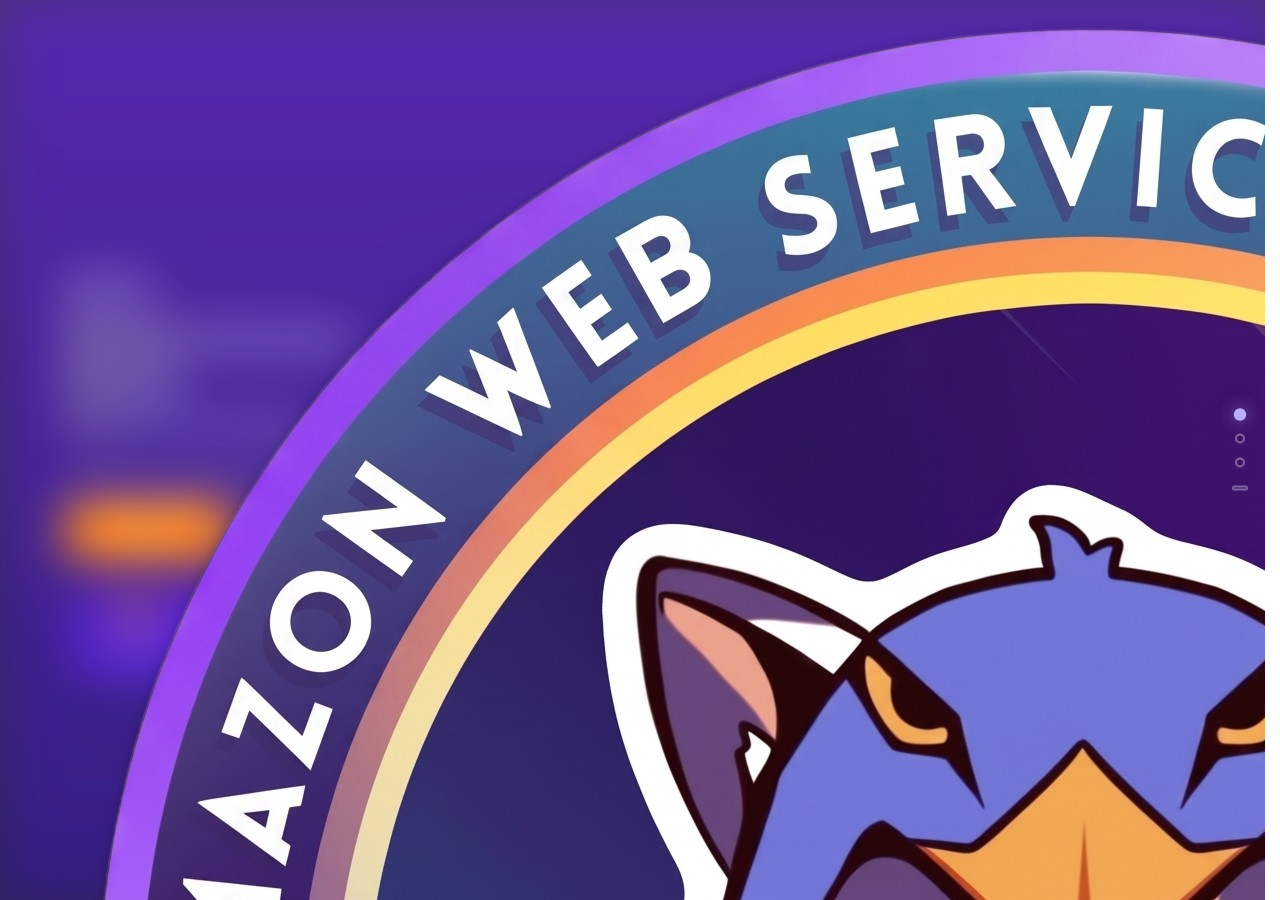
==== commit 6ebd8786: "Navigation bar changes and removed some UI elements, brought down the back to home button a little b" ====
--- a/index.html
+++ b/index.html
@@ -19,57 +19,20 @@
     <div class="custom-cursor-glow" id="custom-cursor-glow" aria-hidden="true"></div>
     <div class="custom-cursor" id="custom-cursor" aria-hidden="true"></div>
 
-    <!-- TOP BAR WITH LOGO -->
+    <!-- NAVIGATION BAR -->
     <header class="site-header" aria-label="Site header">
-    <a class="top-bar" href="index.html" aria-label="Go to home page">
-        <img src="img/awscatlogo.png" alt="AWS Cat Logo" class="top-bar-logo" />
-        <span class="top-bar-text"><span class="brand-full">AWS Student Builder Group · Adamson University</span><span class="brand-short">AWS SBG · AdU</span></span>
-    </a>
-
-    <nav class="liquid-dock">
-        <div class="dock-slider"></div>
-        <div class="dock-item-wrap" id="about-wrap">
-            <button class="dock-item active" type="button" data-section-index="0" aria-label="About the Organization" aria-haspopup="true" aria-expanded="false" data-dropdown-trigger>
-                About Us
-                <span class="nav-caret" aria-hidden="true">
-                    <svg viewBox="0 0 10 6" width="10" height="6"><path d="M1 1l4 4 4-4" fill="none" stroke="currentColor" stroke-width="1.6" stroke-linecap="round" stroke-linejoin="round"/></svg>
-                </span>
-            </button>
-            <div class="nav-dropdown" role="menu" aria-label="About menu">
-                <a class="nav-dropdown-item primary" href="#" data-scroll-section="0" role="menuitem">About Overview</a>
-                <div class="nav-dropdown-divider"></div>
-                <a class="nav-dropdown-item" href="org-history.html" role="menuitem">Org History</a>
-                <a class="nav-dropdown-item" href="officers.html" role="menuitem">Officers</a>
-                <a class="nav-dropdown-item" href="sbg.html" role="menuitem">SBG</a>
-            </div>
-        </div>
-        <div class="dock-item-wrap" id="workshops-wrap">
-            <button class="dock-item" type="button" data-section-index="1" aria-label="Workshops" aria-haspopup="true" aria-expanded="false" data-dropdown-trigger>
-                Workshops
-                <span class="nav-caret" aria-hidden="true">
-                    <svg viewBox="0 0 10 6" width="10" height="6"><path d="M1 1l4 4 4-4" fill="none" stroke="currentColor" stroke-width="1.6" stroke-linecap="round" stroke-linejoin="round"/></svg>
-                </span>
-            </button>
-            <div class="nav-dropdown" role="menu" aria-label="Workshops menu">
-                <a class="nav-dropdown-item primary" href="#" data-scroll-section="1" role="menuitem">Workshops Overview</a>
-                <div class="nav-dropdown-divider"></div>
-                <a class="nav-dropdown-item" href="events.html" role="menuitem">View All Events</a>
-            </div>
-        </div>
-        <div class="dock-item-wrap" id="join-wrap">
-            <button class="dock-item" type="button" data-section-index="2" aria-label="Join Us" aria-haspopup="true" aria-expanded="false" data-dropdown-trigger>
-                Join Us
-                <span class="nav-caret" aria-hidden="true">
-                    <svg viewBox="0 0 10 6" width="10" height="6"><path d="M1 1l4 4 4-4" fill="none" stroke="currentColor" stroke-width="1.6" stroke-linecap="round" stroke-linejoin="round"/></svg>
-                </span>
-            </button>
-            <div class="nav-dropdown" role="menu" aria-label="Join menu">
-                <a class="nav-dropdown-item primary" href="#" data-scroll-section="2" role="menuitem">Join Overview</a>
-                <div class="nav-dropdown-divider"></div>
-                <a class="nav-dropdown-item" href="join.html" role="menuitem">Fill a Form</a>
-            </div>
-        </div>
-    </nav>
+        <a class="top-bar" href="index.html" aria-label="Go to home page">
+            <img src="img/awscatlogo.png" alt="AWS Cat Logo" class="top-bar-logo" />
+            <span class="top-bar-text"><span class="brand-full">AWS Student Builder Group – AdU</span><span class="brand-short">AWS SBG – AdU</span></span>
+        </a>
+
+        <nav class="nav-links" aria-label="Main navigation">
+            <a class="nav-link" href="org-history.html">Our Story</a>
+            <a class="nav-link" href="events.html">Events</a>
+            <a class="nav-link" href="officers.html">Officers</a>
+            <a class="nav-link" href="sbg.html">SBG</a>
+            <a class="nav-link nav-link--cta" href="join.html">Join Us</a>
+        </nav>
     </header>
 
     <nav class="page-indicator" aria-label="Page sections">
@@ -96,13 +59,6 @@
                     <a class="section1-btn secondary-btn" href="org-history.html">Learn More</a>
                 </div>
                 <div class="macos-notification">
-                    <div class="notification-header">
-                        <img src="img/awscatlogo.png" alt="AWS Cat Logo" class="notification-app-icon" />
-                        <div class="notification-meta">
-                            <span class="notification-subtitle">AWS STUDENT BUILDER GROUP</span>
-                            <h3 class="notification-title">Community Highlights</h3>
-                        </div>
-                    </div>
                     <div class="notification-body">
                         <div class="notification-stats-grid">
                             <div class="section1-stat-item">
--- a/css/base.css
+++ b/css/base.css
@@ -14,6 +14,7 @@
     min-height: 100%;
     background: var(--bg-gradient);
     background-repeat: no-repeat;
+    scrollbar-gutter: stable;
 }
 
 body {
@@ -120,10 +121,8 @@
 }
 
 /* ============================================================
-   Header — single fixed bar (brand left, dock centered).
-   Brand and dock live in separate grid tracks so they can never
-   overlap at any width. The `.site-header .x` selectors win over
-   each page's inline `.x` rules so the nav is identical everywhere.
+   Header — full-width fixed navigation bar.
+   Brand on the left, flat nav links + CTA on the right.
    ============================================================ */
 .site-header {
     position: fixed;
@@ -131,53 +130,32 @@
     left: 0;
     right: 0;
     z-index: 9999;
-    display: grid;
-    grid-template-columns: 1fr auto 1fr;
-    align-items: center;
-    column-gap: calc(16px * var(--ui-scale));
-    /* Page-independent padding so the header is identical on every page
-       (subpages override --page-padding, which must not affect the nav). */
-    padding: calc(16px * var(--ui-scale)) clamp(20px, 4vw, 56px);
-    pointer-events: none;
-}
-
-.site-header > * {
-    pointer-events: auto;
+    display: flex;
+    align-items: center;
+    justify-content: space-between;
+    padding: 0 var(--page-padding);
+    height: calc(72px * var(--ui-scale));
+    background: linear-gradient(180deg, rgba(255, 255, 255, 0.14) 0%, rgba(255, 255, 255, 0.06) 100%);
+    backdrop-filter: blur(24px) saturate(180%);
+    -webkit-backdrop-filter: blur(24px) saturate(180%);
+    border-bottom: 1px solid rgba(255, 255, 255, 0.12);
+    box-shadow: 0 4px 30px rgba(0, 0, 0, 0.2);
 }
 
 .site-header .top-bar {
-    position: static;
-    top: auto;
-    left: auto;
-    right: auto;
-    transform: none;
-    grid-column: 1;
-    justify-self: start;
-    min-width: 0;
-    max-width: 100%;
     display: flex;
     align-items: center;
     gap: calc(10px * var(--ui-scale));
-    height: calc(46px * var(--ui-scale));
-    padding: 0 calc(16px * var(--ui-scale)) 0 calc(8px * var(--ui-scale));
-    border-radius: 100px;
-    background: linear-gradient(180deg, rgba(255, 255, 255, 0.16) 0%, rgba(255, 255, 255, 0.06) 100%);
-    backdrop-filter: blur(40px) saturate(200%);
-    -webkit-backdrop-filter: blur(40px) saturate(200%);
-    border: 1px solid rgba(255, 255, 255, 0.16);
-    box-shadow: 0 12px 32px rgba(0, 0, 0, 0.35);
-    overflow: hidden;
-    box-sizing: border-box;
     text-decoration: none;
     color: inherit;
     cursor: pointer;
-    pointer-events: auto;
     -webkit-tap-highlight-color: transparent;
-    transition: transform 0.2s ease, box-shadow 0.2s ease;
+    transition: opacity 0.2s ease;
+    flex-shrink: 0;
 }
 
 .site-header .top-bar:hover {
-    box-shadow: 0 14px 36px rgba(0, 0, 0, 0.42);
+    opacity: 0.85;
 }
 
 .site-header .top-bar:active {
@@ -187,9 +165,9 @@
 .site-header .top-bar-logo {
     width: calc(34px * var(--ui-scale));
     height: calc(34px * var(--ui-scale));
-    border-radius: 8px;
+    border-radius: 50%;
     object-fit: contain;
-    filter: drop-shadow(0 4px 8px rgba(0, 0, 0, 0.3));
+    filter: drop-shadow(0 2px 6px rgba(0, 0, 0, 0.3));
     flex-shrink: 0;
 }
 
@@ -200,10 +178,11 @@
     overflow: hidden;
     text-overflow: ellipsis;
     min-width: 0;
-    background: var(--accent-gradient);
-    -webkit-background-clip: text;
-    -webkit-text-fill-color: transparent;
-    background-clip: text;
+    color: rgba(255, 255, 255, 0.92);
+    -webkit-text-fill-color: rgba(255, 255, 255, 0.92);
+    background: none;
+    -webkit-background-clip: unset;
+    background-clip: unset;
     letter-spacing: -0.2px;
     line-height: 1.1;
 }
@@ -212,179 +191,59 @@
     display: none;
 }
 
-.site-header .liquid-dock {
-    position: relative;
-    top: auto;
-    left: auto;
-    right: auto;
-    transform: none;
-    grid-column: 2;
-    justify-self: center;
-    z-index: 9999;
-    display: flex;
-    align-items: center;
-    padding: calc(6px * var(--ui-scale));
-    background: linear-gradient(180deg, rgba(255, 255, 255, 0.16) 0%, rgba(255, 255, 255, 0.06) 100%);
-    backdrop-filter: blur(40px) saturate(200%);
-    -webkit-backdrop-filter: blur(40px) saturate(200%);
-    border-radius: 100px;
-    border: 1px solid rgba(255, 255, 255, 0.16);
-    box-shadow: 0 20px 40px rgba(0, 0, 0, 0.4);
-}
-
-.site-header .liquid-dock .dock-slider {
-    position: absolute;
-    background: linear-gradient(135deg, rgba(255, 255, 255, 0.12) 0%, rgba(255, 255, 255, 0.04) 100%);
-    backdrop-filter: blur(10px) saturate(130%);
-    -webkit-backdrop-filter: blur(10px) saturate(130%);
-    border-radius: 50px;
-    transition: all 0.4s cubic-bezier(0.25, 1, 0.5, 1);
-    z-index: 10;
-    box-shadow: 0 4px 10px rgba(0, 0, 0, 0.1),
-                inset 0 1px 1px rgba(255, 255, 255, 0.2);
-    height: calc(100% - 12px);
-    top: 6px;
-    left: 0;
-    width: 0;
-    opacity: 0;
-    pointer-events: none;
-}
-
-.site-header .liquid-dock .dock-item {
-    background: transparent;
-    border: none;
-    cursor: pointer;
-    color: rgba(255, 255, 255, 0.6);
+/* ---- Nav links (right side) ---- */
+.nav-links {
+    display: flex;
+    align-items: center;
+    gap: calc(6px * var(--ui-scale));
+}
+
+.nav-link {
+    color: rgba(255, 255, 255, 0.75);
     font-size: var(--text-nav);
     font-weight: 500;
-    padding: calc(11px * var(--ui-scale)) calc(22px * var(--ui-scale));
-    border-radius: 50px;
-    display: inline-flex;
-    justify-content: center;
-    align-items: center;
-    gap: 6px;
+    text-decoration: none;
+    padding: calc(8px * var(--ui-scale)) calc(16px * var(--ui-scale));
+    border-radius: 6px;
     white-space: nowrap;
     line-height: 1;
-    text-decoration: none;
-    transition: color 0.3s ease;
-    position: relative;
-    z-index: 20;
-}
-
-.site-header .liquid-dock .dock-item:hover {
-    color: rgba(255, 255, 255, 0.9);
-}
-
-.site-header .liquid-dock .dock-item.active {
-    color: #ffffff;
-    font-weight: 700;
-}
-
-.dock-item-wrap {
-    position: relative;
-    display: flex;
-    align-items: center;
-}
-
-.nav-caret {
-    display: inline-flex;
-    align-items: center;
-    margin-left: 2px;
-    opacity: 0.7;
-    transition: transform 0.25s ease;
-}
-
-.dock-item-wrap.open .nav-caret {
-    transform: rotate(180deg);
-}
-
-.nav-dropdown {
-    position: absolute;
-    top: calc(100% + 14px);
-    left: 50%;
-    transform: translateX(-50%) translateY(-8px) scale(0.96);
-    transform-origin: top center;
-    min-width: 240px;
-    padding: 8px;
-    background: linear-gradient(180deg, rgba(42, 32, 70, 0.86) 0%, rgba(24, 16, 46, 0.84) 100%);
-    backdrop-filter: blur(34px) saturate(180%);
-    -webkit-backdrop-filter: blur(34px) saturate(180%);
-    border: 1px solid rgba(255, 255, 255, 0.14);
-    border-radius: 16px;
-    box-shadow: 0 24px 50px rgba(0, 0, 0, 0.5), inset 0 1px 1px rgba(255, 255, 255, 0.12);
-    opacity: 0;
-    pointer-events: none;
-    transition: opacity 0.22s ease, transform 0.22s cubic-bezier(0.25, 1, 0.5, 1);
-    z-index: 40;
-}
-
-.dock-item-wrap.open .nav-dropdown {
-    opacity: 1;
-    pointer-events: auto;
-    transform: translateX(-50%) translateY(0) scale(1);
-}
-
-.nav-dropdown::before {
-    content: '';
-    position: absolute;
-    top: -6px;
-    left: 50%;
-    transform: translateX(-50%) rotate(45deg);
-    width: 12px;
-    height: 12px;
-    background: rgba(42, 32, 70, 0.86);
-    border-left: 1px solid rgba(255, 255, 255, 0.14);
-    border-top: 1px solid rgba(255, 255, 255, 0.14);
-    border-radius: 3px 0 0 0;
-}
-
-.nav-dropdown-item {
-    display: flex;
-    align-items: center;
-    gap: 12px;
-    padding: 10px 14px;
-    border-radius: 10px;
-    color: rgba(255, 255, 255, 0.85);
-    font-size: var(--text-sm);
-    font-weight: 500;
-    text-decoration: none;
-    cursor: pointer;
-    white-space: nowrap;
-    transition: background 0.18s ease, color 0.18s ease;
-}
-
-.nav-dropdown-item:hover {
-    background: rgba(187, 175, 253, 0.18);
-    color: #fff;
-}
-
-.nav-dropdown-item.primary {
-    background: rgba(187, 175, 253, 0.16);
-    color: #fff;
-    font-weight: 700;
-}
-
-.nav-dropdown-item.primary:hover {
-    background: rgba(187, 175, 253, 0.3);
-}
-
-.nav-dropdown-divider {
-    height: 1px;
-    margin: 6px 8px;
+    position: relative;
+    transition: color 0.25s ease, background 0.25s ease;
+}
+
+.nav-link:hover {
+    color: #ffffff;
     background: rgba(255, 255, 255, 0.1);
 }
 
-/* Desktop: open dock dropdowns on hover (consistent on every page) */
-@media (hover: hover) and (min-width: 1025px) {
-    .site-header .dock-item-wrap:hover .nav-dropdown {
-        opacity: 1;
-        pointer-events: auto;
-        transform: translateX(-50%) translateY(0) scale(1);
-    }
-
-    .site-header .dock-item-wrap:hover .nav-caret {
-        transform: rotate(180deg);
-    }
+.nav-link.active {
+    color: #ffffff;
+    font-weight: 600;
+}
+
+/* CTA "Join Us" button — outlined pill with orange/amber border */
+.nav-link--cta {
+    color: #ffffff;
+    background: var(--aws-orange);
+    font-weight: 600;
+    border: 1.5px solid var(--aws-orange);
+    border-radius: 6px;
+    padding: calc(8px * var(--ui-scale)) calc(22px * var(--ui-scale));
+    margin-left: calc(8px * var(--ui-scale));
+    transition: color 0.25s ease, background 0.25s ease, border-color 0.25s ease, box-shadow 0.25s ease;
+}
+
+.nav-link--cta:hover {
+    color: #ffffff;
+    background: var(--aws-orange-hover);
+    border-color: var(--aws-orange-hover);
+    box-shadow: 0 4px 15px rgba(242, 155, 60, 0.4);
+}
+
+.nav-link--cta.active {
+    color: #ffffff;
+    background: var(--aws-orange);
+    border-color: var(--aws-orange);
 }
 
 /* Subpage shared patterns */
--- a/css/mobile-layout.css
+++ b/css/mobile-layout.css
@@ -41,7 +41,7 @@
         --mobile-section-pad: 20px;
         --mobile-page-top-offset: clamp(56px, 14vh, 96px);
         --mobile-header-top: max(8px, env(safe-area-inset-top));
-        --mobile-back-gap: 8px;
+        --mobile-back-gap: 28px;
         --mobile-back-h: 34px;
         --mobile-content-top: calc(var(--mobile-header-top) + var(--mobile-header-h) + var(--mobile-back-gap) + var(--mobile-back-h) + var(--mobile-page-top-offset));
         --mobile-finder-pad: 14px;
@@ -94,7 +94,7 @@
         overflow: visible !important;
     }
 
-    /* Brand pill only consumes what it needs (not the full width) */
+    /* Brand area — flat (no pill) */
     .site-header .top-bar {
         position: static !important;
         left: auto !important;
@@ -109,14 +109,14 @@
         justify-content: flex-start !important;
         text-align: left !important;
         gap: 8px !important;
-        padding: 6px 14px 6px 7px !important;
+        padding: 0 !important;
         height: var(--mobile-header-h) !important;
-        background: var(--mobile-header-glass) !important;
-        backdrop-filter: blur(45px) saturate(200%) !important;
-        -webkit-backdrop-filter: blur(45px) saturate(200%) !important;
-        border: var(--mobile-header-border) !important;
-        border-radius: 26px !important;
-        box-shadow: 0 12px 32px rgba(0, 0, 0, 0.35) !important;
+        background: transparent !important;
+        backdrop-filter: none !important;
+        -webkit-backdrop-filter: none !important;
+        border: none !important;
+        border-radius: 0 !important;
+        box-shadow: none !important;
         overflow: hidden !important;
     }
 
@@ -157,8 +157,8 @@
         display: inline !important;
     }
 
-    /* Hide the desktop dock entirely on mobile */
-    .site-header .liquid-dock {
+    /* Hide the desktop nav links on mobile (mobile-nav.js provides a hamburger menu) */
+    .site-header .nav-links {
         display: none !important;
     }
 
@@ -1747,13 +1747,13 @@
 
     .section1-content h1,
     .section1-content h1 .section1-title {
-        font-size: clamp(1.4rem, 6vw, 1.75rem) !important;
+        font-size: clamp(1.8rem, 7.5vw, 2.8rem) !important;
         align-items: center !important;
         margin-bottom: var(--space-md) !important;
     }
 
     .section1-lead {
-        font-size: var(--mobile-text-base) !important;
+        font-size: clamp(1rem, 3.8vw, 1.35rem) !important;
         margin: var(--space-lg) 0 var(--space-md) !important;
     }
 
@@ -2185,13 +2185,7 @@
         font-size: 10px !important;
     }
 
-    .dock-item {
-        font-size: 10.5px !important;
-        padding: 6px 3px !important;
-    }
-
-    .site-header .top-bar,
-    .site-header .liquid-dock {
+    .site-header .top-bar {
         --mobile-header-pill-px: 14px;
     }
 
@@ -2324,4 +2318,5 @@
     .oh-finder-narrative {
         margin-bottom: 1.5rem;
     }
+
 }
--- a/css/pages/index.css
+++ b/css/pages/index.css
@@ -17,7 +17,7 @@
     display: flex;
     align-items: center;
     justify-content: space-between;
-    padding: 0 10vw;
+    padding: 0 var(--page-padding);
     position: relative;
     overflow: hidden;
 }
@@ -100,7 +100,7 @@
     display: flex;
     align-items: center;
     justify-content: center;
-    padding: 60px 10vw 40px;
+    padding: 60px var(--page-padding) 40px;
     scroll-snap-align: start;
     scroll-snap-stop: always;
 }
@@ -190,7 +190,7 @@
     box-shadow: 0 0 12px rgba(187, 175, 253, 0.6);
 }
 
-/* ---------- TOP BAR (legacy home overrides; layout from base.css .site-header) ---------- */
+/* ---------- TOP BAR (layout from base.css .site-header — no page overrides needed) ---------- */
 .site-header .top-bar {
     position: relative;
     top: auto;
@@ -198,40 +198,7 @@
     transform: none;
 }
 
-.top-bar {
-    display: flex;
-    align-items: center;
-    gap: 10px;
-    padding: 6px 14px 6px 8px;
-    border-radius: 100px;
-    background: linear-gradient(180deg, rgba(255, 255, 255, 0.18) 0%, rgba(255, 255, 255, 0.08) 100%);
-    backdrop-filter: blur(45px) saturate(200%);
-    -webkit-backdrop-filter: blur(45px) saturate(200%);
-    border: 1px solid rgba(255, 255, 255, 0.18);
-    box-shadow: 0 12px 32px rgba(0, 0, 0, 0.35);
-    box-sizing: border-box;
-}
-
-.top-bar-logo {
-    width: 39px;
-    height: 39px;
-    border-radius: 8px;
-    object-fit: contain;
-    filter: drop-shadow(0 4px 8px rgba(0, 0, 0, 0.3));
-    flex-shrink: 0;
-}
-
-.top-bar-text {
-    font-size: 15px;
-    font-weight: 700;
-    white-space: nowrap;
-    line-height: 1;
-    background: linear-gradient(135deg, #ffffff 18%, #bbaffd 47%, #efdcf1 110%);
-    -webkit-background-clip: text;
-    -webkit-text-fill-color: transparent;
-    background-clip: text;
-    letter-spacing: -0.2px;
-}
+/* top-bar visual styles are now in base.css (flat nav bar, no pill) */
 
 /* ---------- NAVIGATION DOCK (legacy; layout from base.css .site-header) ---------- */
 .site-header .liquid-dock {
@@ -3165,26 +3132,7 @@
         padding: 8px 12px;
         min-height: 36px;
     }
-    .top-bar-text {
-        font-size: 12px;
-    }
-    .liquid-dock {
-        padding: 4px;
-        top: 12px;
-    }
-    .dock-item {
-        font-size: 12px;
-        padding: 8px 14px;
-        line-height: 1;
-    }
-    .top-bar {
-        top: 12px;
-        padding: 4px 12px 4px 6px;
-    }
-    .top-bar-logo {
-        width: 28px;
-        height: 28px;
-    }
+    /* legacy navbar overrides removed to prevent layout jumps */
     .sticker {
         width: 80px;
         bottom: 16px;
